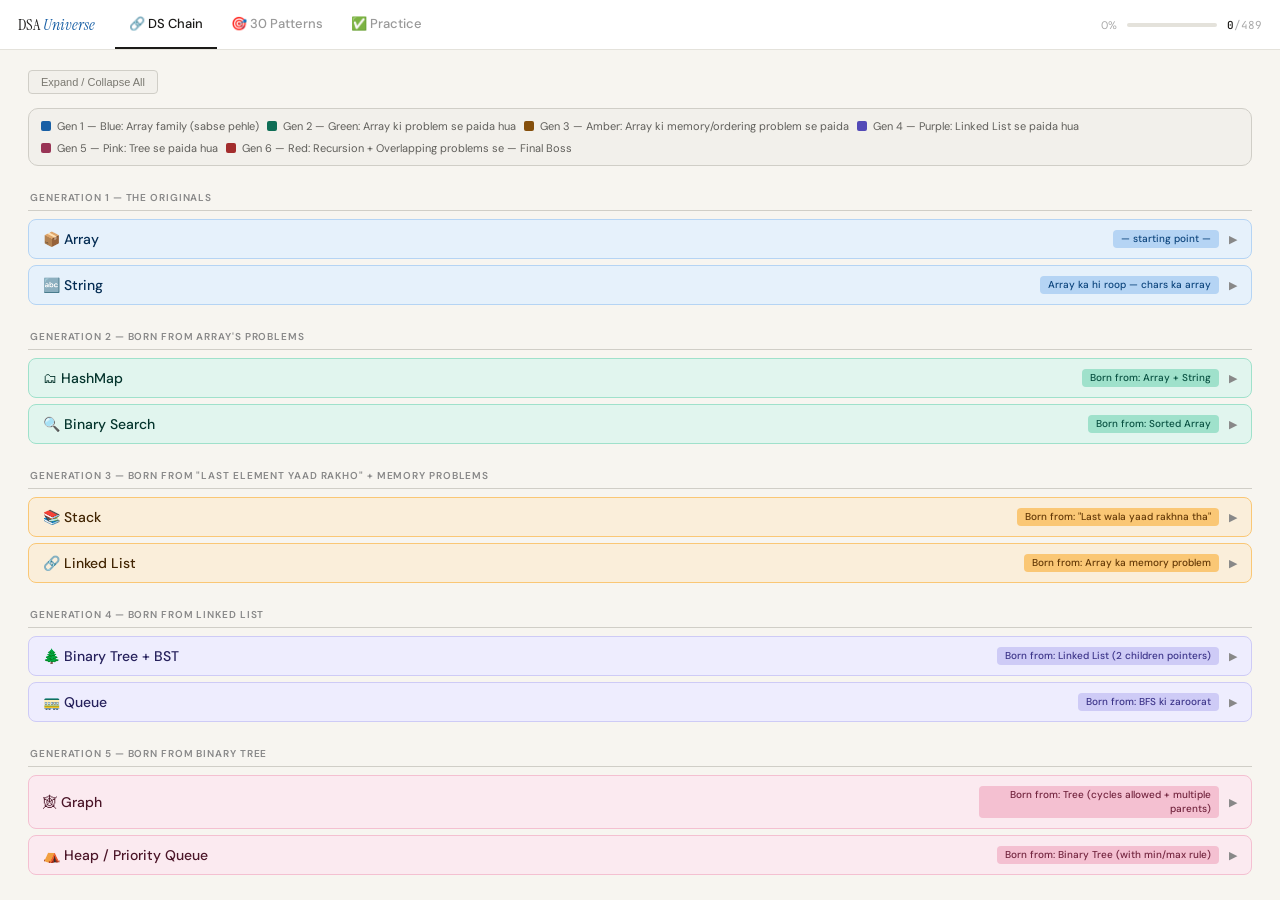
==== dsa_universe.html @ bd4d8b55 "updating some files" ====
<!DOCTYPE html>
<html lang="en">
<head>
<meta charset="UTF-8">
<meta name="viewport" content="width=device-width, initial-scale=1.0">
<title>DSA Universe — Bhanu Pratap Patkar</title>
<link rel="preconnect" href="https://fonts.googleapis.com">
<link href="https://fonts.googleapis.com/css2?family=Instrument+Serif:ital@0;1&family=DM+Sans:opsz,wght@9..40,300;9..40,400;9..40,500;9..40,600&family=JetBrains+Mono:wght@400;500&display=swap" rel="stylesheet">
<style>
/* ════ RESET ════ */
*,*::before,*::after{box-sizing:border-box;margin:0;padding:0}
:root{
  --bg:#f7f5f0; --sfc:#fff; --sfc2:#f2f0eb; --bd:#e4e2db; --bd2:#d0cec7;
  --tx:#1c1b19; --mu:#7a7870; --mu2:#b0ae a7;
  --g1:#185FA5;--g1b:#E6F1FB;--g1d:#B5D4F4;
  --g2:#0F6E56;--g2b:#E1F5EE;--g2d:#9FE1CB;
  --g3:#854F0B;--g3b:#FAEEDA;--g3d:#FAC775;
  --g4:#534AB7;--g4b:#EEEDFE;--g4d:#CECBF6;
  --g5:#993556;--g5b:#FBEAF0;--g5d:#F4C0D1;
  --g6:#A32D2D;--g6b:#FCEBEB;--g6d:#F7C1C1;
  --g7:#5f5e5a;--g7b:#f2f0eb;--g7d:#d0cec7;
}
html,body{height:100%;overflow:hidden}
body{font-family:'DM Sans',sans-serif;background:var(--bg);color:var(--tx);display:flex;flex-direction:column}

/* ════ TOPBAR ════ */
.topbar{
  height:50px;flex-shrink:0;display:flex;align-items:center;gap:0;
  background:var(--sfc);border-bottom:1px solid var(--bd);padding:0 18px;
}
.tb-brand{
  font-family:'Instrument Serif',serif;font-size:16px;
  color:var(--tx);margin-right:20px;white-space:nowrap;flex-shrink:0;
}
.tb-brand em{font-style:italic;color:var(--g1)}
.tb-tabs{display:flex;height:100%;gap:0}
.tb-tab{
  display:flex;align-items:center;gap:6px;padding:0 14px;
  font-size:13px;font-weight:500;color:#999;
  border-bottom:2px solid transparent;cursor:pointer;
  transition:all .14s;user-select:none;white-space:nowrap;
}
.tb-tab:hover{color:var(--tx)}
.tb-tab.active{color:var(--tx);border-bottom-color:var(--tx)}
.tb-spacer{flex:1}
.tb-right{display:flex;align-items:center;gap:10px;flex-shrink:0}
.ov-lbl{font-size:11px;color:#aaa}
.ov-track{width:90px;height:4px;background:var(--bd);border-radius:2px;overflow:hidden}
.ov-fill{height:100%;background:linear-gradient(90deg,var(--g1),var(--g2));border-radius:2px;transition:width .5s;width:0%}
.ov-nums{font-family:'JetBrains Mono',monospace;font-size:11px;font-weight:500}
.ov-nums span{color:#aaa;font-weight:400}

/* ════ LAYOUT ════ */
.layout{display:flex;flex:1;overflow:hidden}

/* ════ SIDEBAR ════ */
.sidebar{
  width:210px;flex-shrink:0;background:var(--sfc);
  border-right:1px solid var(--bd);display:flex;flex-direction:column;overflow:hidden;
}
.sb-head{padding:8px 10px;border-bottom:1px solid var(--bd);flex-shrink:0}
.sb-inp{
  width:100%;background:var(--bg);border:1px solid var(--bd);
  border-radius:7px;padding:5px 9px;font-size:11px;
  font-family:'DM Sans',sans-serif;color:var(--tx);outline:none;
}
.sb-inp:focus{border-color:var(--bd2)}
.sb-inp::placeholder{color:#ccc}
.sb-list{overflow-y:auto;flex:1;padding:4px 5px 12px}

.gen-sep{
  display:flex;align-items:center;gap:6px;padding:9px 6px 3px;
  font-size:9px;font-weight:600;letter-spacing:.1em;
  text-transform:uppercase;color:#bbb;
}
.gen-sep-line{flex:1;height:1px;background:var(--bd)}
.pi{
  display:flex;align-items:center;gap:6px;
  padding:5px 7px;border-radius:6px;cursor:pointer;
  border:1px solid transparent;margin-bottom:1px;transition:background .11s;
}
.pi:hover{background:var(--sfc2)}
.pi.active{border-color:var(--bd)!important}
.pi-num{font-family:'JetBrains Mono',monospace;font-size:9px;color:#ccc;min-width:16px;flex-shrink:0}
.pi-name{font-size:11px;font-weight:500;color:#999;flex:1;line-height:1.2}
.pi.active .pi-name,.pi:hover .pi-name{color:var(--tx)}
.pi-prog{width:24px;height:3px;background:var(--bd);border-radius:2px;overflow:hidden;flex-shrink:0}
.pi-prog-fill{height:100%;border-radius:2px;transition:width .3s}
.pi-cnt{font-family:'JetBrains Mono',monospace;font-size:9px;color:#ccc;flex-shrink:0;min-width:20px;text-align:right}

.pi.g1.active{background:var(--g1b)}.pi.g1.active .pi-num{color:var(--g1)}
.pi.g2.active{background:var(--g2b)}.pi.g2.active .pi-num{color:var(--g2)}
.pi.g3.active{background:var(--g3b)}.pi.g3.active .pi-num{color:var(--g3)}
.pi.g4.active{background:var(--g4b)}.pi.g4.active .pi-num{color:var(--g4)}
.pi.g5.active{background:var(--g5b)}.pi.g5.active .pi-num{color:var(--g5)}
.pi.g6.active{background:var(--g6b)}.pi.g6.active .pi-num{color:var(--g6)}
.pi.g7.active{background:var(--g7b)}.pi.g7.active .pi-num{color:var(--g7)}

/* ════ MAIN ════ */
.main{flex:1;overflow:hidden;display:flex;flex-direction:column}
.page{display:none;flex:1;overflow:hidden;flex-direction:column}
.page.show{display:flex}

/* ════════════════════════════════════
   PAGE 1 — DS CHAIN (original chain)
════════════════════════════════════ */
.chain-scroll{overflow-y:auto;flex:1;padding:20px 28px 40px}

/* Namespaced chain styles */
.ch-expand-btn{
  font-size:11px;color:var(--mu);cursor:pointer;
  padding:5px 12px;border:0.5px solid var(--bd2);
  border-radius:4px;background:var(--sfc2);margin-bottom:14px;
  transition:background .12s;
}
.ch-expand-btn:hover{background:var(--bd)}
.ch-legend{
  display:flex;flex-wrap:wrap;gap:8px;margin-bottom:18px;
  padding:10px 12px;border-radius:10px;
  background:var(--sfc2);border:0.5px solid var(--bd2);
}
.ch-leg{display:flex;align-items:center;gap:6px;font-size:11px;color:#5f5e5a}
.ch-leg-dot{width:10px;height:10px;border-radius:2px;flex-shrink:0}
.d-g1{background:#185FA5}.d-g2{background:#0F6E56}.d-g3{background:#854F0B}
.d-g4{background:#534AB7}.d-g5{background:#993556}.d-g6{background:#A32D2D}

.ch-block{margin-bottom:7px}
.ch-ds-header{
  display:flex;align-items:center;gap:10px;padding:10px 14px;
  border-radius:8px;cursor:pointer;transition:opacity .15s;
  user-select:none;border:0.5px solid transparent;
}
.ch-ds-header:hover{opacity:.88}
.ch-ds-name{font-size:14px;font-weight:500;flex:1}
.ch-ds-born{
  font-size:10px;font-weight:500;padding:2px 8px;
  border-radius:4px;flex-shrink:0;max-width:240px;
  text-align:right;line-height:1.4;
}
.ch-chevron{font-size:11px;flex-shrink:0;transition:transform .2s;color:#888}
.ch-ds-header.open .ch-chevron{transform:rotate(90deg)}
.ch-ds-body{display:none;padding:2px 0 8px 16px}
.ch-ds-body.show{display:block}
.ch-birth-box{
  margin:8px 0;padding:9px 12px;border-radius:6px;
  font-size:12px;line-height:1.7;border-left:3px solid;
}
.ch-birth-box strong{font-weight:600}
.ch-birth-box code{
  font-family:'JetBrains Mono',monospace;font-size:11px;
  padding:1px 4px;border-radius:3px;background:rgba(0,0,0,.06);
}
.ch-patterns-label{
  font-size:10px;font-weight:600;letter-spacing:.07em;
  text-transform:uppercase;color:#888;margin:10px 0 5px 2px;
}
.ch-prow{
  display:flex;gap:8px;align-items:flex-start;
  padding:7px 10px;margin-bottom:4px;border-radius:6px;
  border:0.5px solid #e0ddd5;background:#fff;
  cursor:pointer;transition:all .13s;
}
.ch-prow:hover{background:var(--bg);border-color:var(--bd2)}
.ch-pnum{font-size:11px;font-weight:600;min-width:18px;margin-top:1px;color:#aaa}
.ch-pname{font-size:13px;font-weight:500;color:var(--tx)}
.ch-pprobs{font-size:12px;color:#666;margin-top:2px;line-height:1.4}
.ch-gives-birth{
  margin:10px 0 4px;padding:8px 10px;border-radius:6px;
  background:var(--sfc2);font-size:12px;color:#666;border:0.5px solid var(--bd);
}
.ch-gives-birth strong{color:var(--tx);font-weight:600}
.ch-child-chips{display:flex;flex-wrap:wrap;gap:5px;margin-top:6px}
.ch-chip{
  display:inline-flex;align-items:center;gap:4px;
  padding:3px 9px;border-radius:20px;font-size:11px;
  font-weight:500;border:0.5px solid;cursor:pointer;
  transition:all .13s;
}
.ch-chip:hover{filter:brightness(.94);transform:translateY(-1px)}
.ch-gen-label{
  font-size:10px;font-weight:600;letter-spacing:.09em;
  text-transform:uppercase;padding:5px 0 6px 2px;
  color:#888;margin-top:20px;
  border-bottom:0.5px solid var(--bd2);margin-bottom:8px;
}
.ch-bottom-note{
  margin-top:18px;padding:11px 14px;border-radius:8px;
  border:0.5px solid var(--bd2);font-size:12px;
  color:#666;line-height:1.7;background:var(--sfc2);
}
.ch-bottom-note strong{color:var(--tx)}

/* generation colors for chain blocks */
.g1 .ch-ds-header{background:#E6F1FB;border-color:#B5D4F4}
.g1 .ch-ds-name{color:#042C53}
.g1 .ch-ds-born{background:#B5D4F4;color:#0C447C}
.g1 .ch-birth-box{background:#E6F1FB;border-color:#378ADD;color:#042C53}
.g2 .ch-ds-header{background:#E1F5EE;border-color:#9FE1CB}
.g2 .ch-ds-name{color:#04342C}
.g2 .ch-ds-born{background:#9FE1CB;color:#085041}
.g2 .ch-birth-box{background:#E1F5EE;border-color:#1D9E75;color:#04342C}
.g3 .ch-ds-header{background:#FAEEDA;border-color:#FAC775}
.g3 .ch-ds-name{color:#412402}
.g3 .ch-ds-born{background:#FAC775;color:#633806}
.g3 .ch-birth-box{background:#FAEEDA;border-color:#BA7517;color:#412402}
.g4 .ch-ds-header{background:#EEEDFE;border-color:#CECBF6}
.g4 .ch-ds-name{color:#26215C}
.g4 .ch-ds-born{background:#CECBF6;color:#3C3489}
.g4 .ch-birth-box{background:#EEEDFE;border-color:#7F77DD;color:#26215C}
.g5 .ch-ds-header{background:#FBEAF0;border-color:#F4C0D1}
.g5 .ch-ds-name{color:#4B1528}
.g5 .ch-ds-born{background:#F4C0D1;color:#72243E}
.g5 .ch-birth-box{background:#FBEAF0;border-color:#D4537E;color:#4B1528}
.g6 .ch-ds-header{background:#FCEBEB;border-color:#F7C1C1}
.g6 .ch-ds-name{color:#501313}
.g6 .ch-ds-born{background:#F7C1C1;color:#791F1F}
.g6 .ch-birth-box{background:#FCEBEB;border-color:#E24B4A;color:#501313}

.chip-g1{background:#E6F1FB;border-color:#378ADD;color:#0C447C}
.chip-g2{background:#E1F5EE;border-color:#1D9E75;color:#085041}
.chip-g3{background:#FAEEDA;border-color:#BA7517;color:#633806}
.chip-g4{background:#EEEDFE;border-color:#7F77DD;color:#3C3489}
.chip-g5{background:#FBEAF0;border-color:#D4537E;color:#72243E}
.chip-g6{background:#FCEBEB;border-color:#E24B4A;color:#791F1F}

/* ════════════════════════════════════
   PAGE 2 — PATTERNS (30 pattern cards)
════════════════════════════════════ */
.patterns-scroll{overflow-y:auto;flex:1;padding:20px 24px 40px}
.pat-grid{display:grid;grid-template-columns:repeat(auto-fill,minmax(260px,1fr));gap:10px}
.pat-card{
  padding:14px 16px;border-radius:10px;
  border:1px solid var(--bd);background:var(--sfc);
  cursor:pointer;transition:all .14s;
}
.pat-card:hover{border-color:var(--bd2);transform:translateY(-1px);box-shadow:0 2px 8px rgba(0,0,0,.06)}
.pc-head{display:flex;align-items:flex-start;gap:8px;margin-bottom:8px}
.pc-num{font-family:'JetBrains Mono',monospace;font-size:10px;color:#ccc;flex-shrink:0;margin-top:1px}
.pc-name{font-size:13px;font-weight:600;color:var(--tx);flex:1;line-height:1.3}
.pc-gen{font-size:10px;font-weight:500;padding:1px 7px;border-radius:3px;border:0.5px solid;flex-shrink:0}
.pc-progress{margin-bottom:8px}
.pc-bar-bg{height:3px;background:var(--bd);border-radius:2px;overflow:hidden;margin-bottom:4px}
.pc-bar-fill{height:100%;border-radius:2px;transition:width .4s}
.pc-stats{display:flex;justify-content:space-between;font-family:'JetBrains Mono',monospace;font-size:10px;color:#aaa}
.pc-difficulty{display:flex;gap:4px;flex-wrap:wrap}
.pc-dlv{font-size:10px;padding:1px 6px;border-radius:3px;border:0.5px solid;font-weight:500}
.pc-practice-btn{
  display:flex;align-items:center;gap:4px;margin-top:10px;
  padding:5px 10px;border-radius:6px;font-size:11px;font-weight:500;
  color:var(--mu);border:0.5px solid var(--bd);background:var(--bg);
  cursor:pointer;transition:all .13s;width:100%;justify-content:center;
}
.pc-practice-btn:hover{color:var(--tx);border-color:var(--bd2);background:var(--sfc2)}

/* ════════════════════════════════════
   PAGE 3 — PRACTICE
════════════════════════════════════ */
.pr-header{
  padding:14px 20px 10px;border-bottom:1px solid var(--bd);
  background:var(--sfc);flex-shrink:0;
}
.pr-top{display:flex;align-items:flex-start;gap:10px;margin-bottom:8px}
.pr-gen-tag{
  display:inline-block;font-size:9px;font-weight:600;
  letter-spacing:.09em;text-transform:uppercase;
  padding:2px 8px;border-radius:3px;border:0.5px solid;margin-bottom:4px;
}
.pr-title{font-family:'Instrument Serif',serif;font-size:20px;color:var(--tx);flex:1;line-height:1.1}
.pr-back{
  display:flex;align-items:center;gap:4px;padding:5px 10px;
  border-radius:6px;font-size:11px;font-weight:500;
  color:var(--mu);border:0.5px solid var(--bd);background:var(--bg);
  cursor:pointer;transition:all .13s;flex-shrink:0;user-select:none;
}
.pr-back:hover{color:var(--tx);border-color:var(--bd2)}
.pr-progress{display:flex;align-items:center;gap:10px;margin-bottom:8px}
.pr-nums{font-size:16px;font-weight:600;line-height:1}
.pr-nums span{font-size:11px;color:#aaa;font-weight:400;margin-left:2px}
.pr-pbar{flex:1;height:3px;background:var(--bd);border-radius:2px;overflow:hidden}
.pr-pbar-fill{height:100%;border-radius:2px;transition:width .4s}
.pr-ppct{font-size:11px;font-weight:700;min-width:26px;text-align:right}
.frow{display:flex;gap:4px;flex-wrap:wrap}
.fchip{
  display:flex;align-items:center;gap:4px;padding:3px 9px;border-radius:14px;
  font-size:11px;font-weight:500;border:0.5px solid;
  cursor:pointer;transition:all .11s;user-select:none;
}
.fchip:hover{filter:brightness(.95)}
.fchip.active{filter:brightness(.88);font-weight:700}
.fc-all{background:var(--sfc2);border-color:var(--bd2);color:var(--mu)}
.fc-e{background:#eaf3de;border-color:#c0dd97;color:#3B6D11}
.fc-m{background:var(--g3b);border-color:var(--g3d);color:#633806}
.fc-h{background:var(--g6b);border-color:var(--g6d);color:#791F1F}
.fc-p{background:var(--g4b);border-color:var(--g4d);color:#3C3489}
.fdot{width:5px;height:5px;border-radius:50%;flex-shrink:0}
.ps-wrap{
  display:flex;align-items:center;gap:7px;
  padding:7px 20px;border-bottom:0.5px solid var(--bd);
  background:var(--bg);flex-shrink:0;
}
.ps-lbl{font-size:10px;color:#bbb;flex-shrink:0}
.ps-inp{
  flex:1;background:var(--sfc);border:0.5px solid var(--bd);
  border-radius:6px;padding:5px 9px;font-size:12px;
  font-family:'DM Sans',sans-serif;color:var(--tx);outline:none;
}
.ps-inp:focus{border-color:var(--bd2)}
.ps-inp::placeholder{color:#ccc}
.prob-scroll{overflow-y:auto;flex:1;padding:10px 20px 24px}
.sec-lbl{
  display:flex;align-items:center;gap:6px;font-size:10px;font-weight:600;
  letter-spacing:.09em;text-transform:uppercase;color:#bbb;
  padding:8px 0 5px;border-bottom:0.5px solid var(--bd);margin-bottom:6px;
}
.sdot{width:5px;height:5px;border-radius:50%;flex-shrink:0}
.prow{
  display:flex;align-items:center;gap:8px;padding:8px 10px;
  border-radius:7px;border:0.5px solid var(--bd);background:var(--sfc);
  margin-bottom:4px;cursor:pointer;transition:all .11s;
}
.prow:hover{background:var(--bg);border-color:var(--bd2)}
.prow.done{opacity:.35}
.prow.done .ptitle{text-decoration:line-through;color:#bbb}
.pcheck{
  width:15px;height:15px;border-radius:3px;
  border:1.5px solid var(--bd2);flex-shrink:0;
  display:flex;align-items:center;justify-content:center;transition:all .17s;
}
.prow.done .pcheck{border-color:#1D9E75;background:#1D9E75}
.ck{display:none;color:#fff;font-size:8px;font-weight:900}
.prow.done .ck{display:block}
.pnum{font-family:'JetBrains Mono',monospace;font-size:10px;color:#ccc;min-width:18px;flex-shrink:0}
.ptitle{font-size:12px;font-weight:400;color:#3d3d3a;flex:1;line-height:1.3}
.plv{font-size:10px;font-weight:600;padding:1px 6px;border-radius:3px;flex-shrink:0;border:0.5px solid}
.lv-Easy{background:#eaf3de;border-color:#c0dd97;color:#3B6D11}
.lv-Medium{background:var(--g3b);border-color:var(--g3d);color:#633806}
.lv-Hard{background:var(--g6b);border-color:var(--g6d);color:#791F1F}
.lv-NO{background:var(--g4b);border-color:var(--g4d);color:#3C3489}
.plnk{
  display:flex;align-items:center;justify-content:center;
  width:22px;height:22px;border-radius:4px;
  background:var(--bg);border:0.5px solid var(--bd);
  color:#bbb;text-decoration:none;font-size:11px;flex-shrink:0;transition:all .11s;
}
.plnk:hover{background:var(--sfc2);border-color:var(--bd2);color:var(--tx)}
.empty{text-align:center;padding:40px;font-size:12px;color:#ccc}

::-webkit-scrollbar{width:4px}
::-webkit-scrollbar-track{background:transparent}
::-webkit-scrollbar-thumb{background:var(--bd2);border-radius:2px}
</style>
</head>
<body>

<!-- TOPBAR -->
<div class="topbar">
  <div class="tb-brand">DSA <em>Universe</em></div>
  <div class="tb-tabs">
    <div class="tb-tab active" id="tab-chain" onclick="showPage('chain',this)">🔗 DS Chain</div>
    <div class="tb-tab" id="tab-patterns" onclick="showPage('patterns',this)">🎯 30 Patterns</div>
    <div class="tb-tab" id="tab-practice" onclick="showPage('practice',this)">✅ Practice</div>
  </div>
  <div class="tb-spacer"></div>
  <div class="tb-right">
    <span class="ov-lbl" id="ov-lbl">0%</span>
    <div class="ov-track"><div class="ov-fill" id="ov-fill"></div></div>
    <div class="ov-nums" id="ov-nums">0<span>/489</span></div>
  </div>
</div>

<!-- LAYOUT -->
<div class="layout">

  <!-- SIDEBAR — only visible on Patterns + Practice tabs -->
  <div class="sidebar" id="sidebar">
    <div class="sb-head">
      <input class="sb-inp" type="text" placeholder="pattern search..." oninput="filterSB(this.value)" id="sb-q">
    </div>
    <div class="sb-list" id="sb-list"></div>
  </div>

  <!-- MAIN -->
  <div class="main">

    <!-- PAGE: DS CHAIN -->
    <div class="page show" id="page-chain">
      <div class="chain-scroll">
<button class="ch-expand-btn" onclick="chainToggleAll()">Expand / Collapse All</button>

<div class="ch-legend">
  <div class="ch-leg"><div class="ch-leg-dot d-g1"></div>Gen 1 — Blue: Array family (sabse pehle)</div>
  <div class="ch-leg"><div class="ch-leg-dot d-g2"></div>Gen 2 — Green: Array ki problem se paida hua</div>
  <div class="ch-leg"><div class="ch-leg-dot d-g3"></div>Gen 3 — Amber: Array ki memory/ordering problem se paida</div>
  <div class="ch-leg"><div class="ch-leg-dot d-g4"></div>Gen 4 — Purple: Linked List se paida hua</div>
  <div class="ch-leg"><div class="ch-leg-dot d-g5"></div>Gen 5 — Pink: Tree se paida hua</div>
  <div class="ch-leg"><div class="ch-leg-dot d-g6"></div>Gen 6 — Red: Recursion + Overlapping problems se — Final Boss</div>
</div>

<!-- GEN 1 -->
<div class="ch-gen-label">Generation 1 — The Originals</div>

<div class="block g1">
  <div class="ch-ds-header" onclick="chainTog(this)">
    <div class="ch-ds-name">📦 Array</div>
    <div class="ch-ds-born">— starting point —</div>
    <span class="ch-chevron">▶</span>
  </div>
  <div class="ch-ds-body">
    <div class="ch-birth-box"><strong>Yeh exist karta hai, born nahi hua.</strong> Numbers ko ek line mein index se store karo — yahi Array hai. Sab kuch yahan se shuru hota hai.</div>
    <div class="ch-patterns-label">Patterns inside Array</div>
    <div class="ch-prow"><div class="ch-pnum">1</div><div><div class="ch-pname">Two Pointers</div><div class="ch-pprobs">Pair sum, 3Sum, remove duplicates, container with most water</div></div></div>
    <div class="ch-prow"><div class="ch-pnum">2</div><div><div class="ch-pname">Sliding Window</div><div class="ch-pprobs">Max sum subarray of size k, longest subarray with condition</div></div></div>
    <div class="ch-prow"><div class="ch-pnum">3</div><div><div class="ch-pname">Prefix Sum</div><div class="ch-pprobs">Range sum query [L,R] in O(1) — precompute running totals</div></div></div>
    <div class="ch-prow"><div class="ch-pnum">4</div><div><div class="ch-pname">Kadane's Algorithm</div><div class="ch-pprobs">Maximum subarray sum — track local and global max in one pass</div></div></div>
    <div class="ch-prow"><div class="ch-pnum">5</div><div><div class="ch-pname">Sorting + Greedy</div><div class="ch-pprobs">Merge intervals, meeting rooms, assign tasks — sort first then decide</div></div></div>
    <div class="ch-gives-birth"><strong>Array ki 3 badi problems → inhe solve karne ko 3 naye DS paida hue:</strong>
      <div class="ch-child-chips">
        <div class="ch-chip chip-g2">🗂 HashMap — "frequency count slow tha"</div>
        <div class="ch-chip chip-g2">🔍 Binary Search — "search O(n) tha"</div>
        <div class="ch-chip chip-g3">📚 Stack — "last wala yaad rakhna tha"</div>
      </div>
    </div>
  </div>
</div>

<div class="block g1" style="margin-top:6px">
  <div class="ch-ds-header" onclick="chainTog(this)">
    <div class="ch-ds-name">🔤 String</div>
    <div class="ch-ds-born">Array ka hi roop — chars ka array</div>
    <span class="ch-chevron">▶</span>
  </div>
  <div class="ch-ds-body">
    <div class="ch-birth-box"><strong>String = Character Array.</strong> Isme bhi wahi sab patterns chalte hain jo Array mein hain — sirf numbers ki jagah characters hote hain.</div>
    <div class="ch-patterns-label">Patterns inside String</div>
    <div class="ch-prow"><div class="ch-pnum">1</div><div><div class="ch-pname">Two Pointers on String</div><div class="ch-pprobs">Palindrome check, reverse string, valid palindrome with conditions</div></div></div>
    <div class="ch-prow"><div class="ch-pnum">2</div><div><div class="ch-pname">Sliding Window on String</div><div class="ch-pprobs">Longest substring without repeat, minimum window substring, anagram in string</div></div></div>
    <div class="ch-prow"><div class="ch-pnum">3</div><div><div class="ch-pname">HashMap on String</div><div class="ch-pprobs">Group anagrams, valid anagram, first unique char, character frequency</div></div></div>
    <div class="ch-prow"><div class="ch-pnum">4</div><div><div class="ch-pname">Stack on String</div><div class="ch-pprobs">Valid parentheses, decode string, remove duplicate letters</div></div></div>
  </div>
</div>

<!-- GEN 2 -->
<div class="ch-gen-label">Generation 2 — Born from Array's problems</div>

<div class="block g2">
  <div class="ch-ds-header" onclick="chainTog(this)">
    <div class="ch-ds-name">🗂 HashMap</div>
    <div class="ch-ds-born">Born from: Array + String</div>
    <span class="ch-chevron">▶</span>
  </div>
  <div class="ch-ds-body">
    <div class="ch-birth-box"><strong>Problem jo Array solve nahi kar pa raha tha:</strong> "Yeh number pehle aaya tha kya? Kitni baar aaya?" — Array mein dhundne ke liye O(n) lagta tha. Jab lakho elements hoon toh bahut slow.<br><br><strong>Solution:</strong> Key-Value store banao jahan key ko directly O(1) mein dhundh lo — yahi HashMap hai. <em>Frequency count O(n²) → O(n) ho gaya.</em></div>
    <div class="ch-patterns-label">Patterns using HashMap</div>
    <div class="ch-prow"><div class="ch-pnum">1</div><div><div class="ch-pname">Frequency Count</div><div class="ch-pprobs">Two Sum, contains duplicate, valid anagram, most frequent element</div></div></div>
    <div class="ch-prow"><div class="ch-pnum">2</div><div><div class="ch-pname">Prefix Sum + HashMap</div><div class="ch-pprobs">Subarray sum = k — store running sum in map, check if (sum−k) already seen</div></div></div>
    <div class="ch-prow"><div class="ch-pnum">3</div><div><div class="ch-pname">Index Tracking</div><div class="ch-pprobs">Longest consecutive sequence, 4Sum II, first unique character</div></div></div>
  </div>
</div>

<div class="block g2" style="margin-top:6px">
  <div class="ch-ds-header" onclick="chainTog(this)">
    <div class="ch-ds-name">🔍 Binary Search</div>
    <div class="ch-ds-born">Born from: Sorted Array</div>
    <span class="ch-chevron">▶</span>
  </div>
  <div class="ch-ds-body">
    <div class="ch-birth-box"><strong>Problem jo Array solve nahi kar pa raha tha:</strong> Sorted array mein koi number dhundho — O(n) lagta tha. 1 crore elements mein 1 crore steps.<br><br><strong>Insight:</strong> Sorted hai toh middle dekho — agar target chota hai toh left mein hai, bada hai toh right mein. Har step mein aadha eliminate. <em>O(n) → O(log n). 1 crore → sirf 20 steps!</em></div>
    <div class="ch-patterns-label">Patterns using Binary Search</div>
    <div class="ch-prow"><div class="ch-pnum">1</div><div><div class="ch-pname">Classic Binary Search</div><div class="ch-pprobs">Search sorted array, first/last position, search insert position</div></div></div>
    <div class="ch-prow"><div class="ch-pnum">2</div><div><div class="ch-pname">Search on Answer Space</div><div class="ch-pprobs">Koko bananas, min days for bouquets — answer range pe binary search karo</div></div></div>
    <div class="ch-prow"><div class="ch-pnum">3</div><div><div class="ch-pname">Rotated / 2D Search</div><div class="ch-pprobs">Search in rotated sorted array, find peak element, search 2D matrix</div></div></div>
  </div>
</div>

<!-- GEN 3 -->
<div class="ch-gen-label">Generation 3 — Born from "last element yaad rakho" + memory problems</div>

<div class="block g3">
  <div class="ch-ds-header" onclick="chainTog(this)">
    <div class="ch-ds-name">📚 Stack</div>
    <div class="ch-ds-born">Born from: "Last wala yaad rakhna tha"</div>
    <span class="ch-chevron">▶</span>
  </div>
  <div class="ch-ds-body">
    <div class="ch-birth-box">
      <strong>Problem jo Array solve nahi kar pa raha tha:</strong> Socho tum brackets check kar rahe ho — <code>(())</code> — jab bhi <code>)</code> aaye toh usse match karna hai last wale <code>(</code> se, na pehle wale se. Array mein yeh track karna mushkil tha.<br><br>
      <strong>Real life example:</strong> Browser ka Back button — jo page <em>last</em> gaya tha, wahi pehle waapas aata hai. Yeh LIFO (Last In First Out) hai.<br><br>
      <strong>Aur ek example:</strong> "Mujhe aage wala pehle wala element chahiye jo current se bada ho" — yeh Monotonic Stack hai. Jab bhi naya element aaye, stack ke upar se chote elements nikaalte jao — jo bacha woh "next greater" hai.<br><br>
      <em>Rule: Jab bhi "last wala yaad rakho aur compare karo" aaye — Stack use karo.</em>
    </div>
    <div class="ch-patterns-label">Patterns using Stack</div>
    <div class="ch-prow"><div class="ch-pnum">1</div><div><div class="ch-pname">Valid Parentheses / Bracket Matching</div><div class="ch-pprobs">Valid parentheses, minimum remove to make valid, longest valid parentheses</div></div></div>
    <div class="ch-prow"><div class="ch-pnum">2</div><div><div class="ch-pname">Monotonic Stack</div><div class="ch-pprobs">Next greater element, daily temperatures, largest rectangle in histogram, trapping rain water</div></div></div>
    <div class="ch-prow"><div class="ch-pnum">3</div><div><div class="ch-pname">Stack Simulation</div><div class="ch-pprobs">Evaluate reverse polish notation, min stack, decode string, asteroid collision</div></div></div>
    <div class="ch-gives-birth"><strong>Stack se kya paida hua:</strong>
      <div class="ch-child-chips">
        <div class="ch-chip chip-g4">🌲 Tree DFS — recursion internally Stack use karta hai</div>
      </div>
      <div style="font-size:12px;margin-top:8px;line-height:1.5">Jab tum recursion karte ho — function call hoti hai, uska state stack pe push hota hai, return pe pop hota hai. DFS yahi karta hai — isliye Tree DFS = "Stack ka use". Yahi connection hai.</div>
    </div>
  </div>
</div>

<div class="block g3" style="margin-top:6px">
  <div class="ch-ds-header" onclick="chainTog(this)">
    <div class="ch-ds-name">🔗 Linked List</div>
    <div class="ch-ds-born">Born from: Array ka memory problem</div>
    <span class="ch-chevron">▶</span>
  </div>
  <div class="ch-ds-body">
    <div class="ch-birth-box"><strong>Problem jo Array solve nahi kar pa raha tha:</strong> Array mein beech mein element insert karo — saare elements ek jagah khisakne padte hain. 1 lakh elements hain toh 1 lakh shifts. Bahut slow.<br><br><strong>Solution:</strong> Har element ek "node" mein store karo jisme data bhi ho aur next node ka address bhi. Memory mein kahin bhi store karo — pointers se jodo. Ab insert/delete = sirf pointers badlo. <em>O(n) insert → O(1) ho gaya.</em></div>
    <div class="ch-patterns-label">Patterns inside Linked List</div>
    <div class="ch-prow"><div class="ch-pnum">1</div><div><div class="ch-pname">Fast & Slow Pointers</div><div class="ch-pprobs">Cycle detection, find middle of list, happy number, reorder list</div></div></div>
    <div class="ch-prow"><div class="ch-pnum">2</div><div><div class="ch-pname">Reverse Linked List</div><div class="ch-pprobs">Reverse full list, reverse in groups of k, reverse between positions</div></div></div>
    <div class="ch-prow"><div class="ch-pnum">3</div><div><div class="ch-pname">Two Pointers on LL</div><div class="ch-pprobs">Merge two sorted lists, palindrome linked list, remove nth from end</div></div></div>
    <div class="ch-gives-birth"><strong>Linked List se kya paida hua:</strong>
      <div class="ch-child-chips">
        <div class="ch-chip chip-g4">🌲 Binary Tree — node ke 2 children pointers</div>
        <div class="ch-chip chip-g4">🚃 Queue — nodes ko line mein jodte hain</div>
      </div>
    </div>
  </div>
</div>

<!-- GEN 4 -->
<div class="ch-gen-label">Generation 4 — Born from Linked List</div>

<div class="block g4">
  <div class="ch-ds-header" onclick="chainTog(this)">
    <div class="ch-ds-name">🌲 Binary Tree + BST</div>
    <div class="ch-ds-born">Born from: Linked List (2 children pointers)</div>
    <span class="ch-chevron">▶</span>
  </div>
  <div class="ch-ds-body">
    <div class="ch-birth-box"><strong>Problem jo Linked List solve nahi kar pa raha tha:</strong> LL mein search O(n) tha — ek hi direction mein ja sakte the. Agar ek node ke 2 pointers hoon — left aur right — toh? Hierarchy represent ho sakti hai. Aur ek rule add karo: left &lt; root &lt; right → BST! Ab search O(log n).</div>
    <div class="ch-patterns-label">Patterns inside Binary Tree / BST</div>
    <div class="ch-prow"><div class="ch-pnum">1</div><div><div class="ch-pname">DFS — Recursion / Stack</div><div class="ch-pprobs">Pre/In/Post order traversal, path sum, max depth, diameter, symmetric tree, LCA</div></div></div>
    <div class="ch-prow"><div class="ch-pnum">2</div><div><div class="ch-pname">BFS — Level Order using Queue</div><div class="ch-pprobs">Level order traversal, zigzag, right side view, average of levels</div></div></div>
    <div class="ch-prow"><div class="ch-pnum">3</div><div><div class="ch-pname">BST Specific Patterns</div><div class="ch-pprobs">Validate BST, kth smallest, insert/delete — inorder = sorted list</div></div></div>
    <div class="ch-prow"><div class="ch-pnum">4</div><div><div class="ch-pname">Tree Construction</div><div class="ch-pprobs">Build tree from preorder+inorder, serialize & deserialize binary tree</div></div></div>
    <div class="ch-gives-birth"><strong>Binary Tree se kya paida hua:</strong>
      <div class="ch-child-chips">
        <div class="ch-chip chip-g5">🕸 Graph — tree mein cycles allow karo</div>
        <div class="ch-chip chip-g5">⛺ Heap / Priority Queue — complete binary tree with ordering rule</div>
      </div>
    </div>
  </div>
</div>

<div class="block g4" style="margin-top:6px">
  <div class="ch-ds-header" onclick="chainTog(this)">
    <div class="ch-ds-name">🚃 Queue</div>
    <div class="ch-ds-born">Born from: BFS ki zaroorat</div>
    <span class="ch-chevron">▶</span>
  </div>
  <div class="ch-ds-body">
    <div class="ch-birth-box"><strong>Problem:</strong> Tree/Graph mein level-by-level explore karna tha — jo pehle aaya usse pehle process karo (FIFO). Stack LIFO tha — kaam nahi aaya. <em>Queue = FIFO — BFS ke liye perfect.</em></div>
    <div class="ch-patterns-label">Patterns using Queue</div>
    <div class="ch-prow"><div class="ch-pnum">1</div><div><div class="ch-pname">BFS — Breadth First Search</div><div class="ch-pprobs">Shortest path, level order, word ladder, rotten oranges, 01 matrix</div></div></div>
    <div class="ch-prow"><div class="ch-pnum">2</div><div><div class="ch-pname">Monotonic Deque</div><div class="ch-pprobs">Sliding window maximum — double-ended queue, O(n) solution</div></div></div>
  </div>
</div>

<!-- GEN 5 -->
<div class="ch-gen-label">Generation 5 — Born from Binary Tree</div>

<div class="block g5">
  <div class="ch-ds-header" onclick="chainTog(this)">
    <div class="ch-ds-name">🕸 Graph</div>
    <div class="ch-ds-born">Born from: Tree (cycles allowed + multiple parents)</div>
    <span class="ch-chevron">▶</span>
  </div>
  <div class="ch-ds-body">
    <div class="ch-birth-box"><strong>Problem jo Tree solve nahi kar pa raha tha:</strong> Tree mein ek node ka sirf ek parent hota hai, cycles nahi hoti. Real world mein? Cities mein roads bidirectional hoti hain, ek city ke multiple roads ho sakte hain. Tree itna rigid tha. <em>Graph = Tree with cycles + multiple connections allowed.</em></div>
    <div class="ch-patterns-label">Patterns inside Graph</div>
    <div class="ch-prow"><div class="ch-pnum">1</div><div><div class="ch-pname">BFS on Graph</div><div class="ch-pprobs">Shortest path unweighted, number of islands, word ladder, clone graph</div></div></div>
    <div class="ch-prow"><div class="ch-pnum">2</div><div><div class="ch-pname">DFS on Graph</div><div class="ch-pprobs">Cycle detection, connected components, flood fill, path existence</div></div></div>
    <div class="ch-prow"><div class="ch-pnum">3</div><div><div class="ch-pname">Topological Sort</div><div class="ch-pprobs">Course schedule, task dependency — kaam karne ka order nikalo</div></div></div>
    <div class="ch-prow"><div class="ch-pnum">4</div><div><div class="ch-pname">Union Find (Disjoint Set)</div><div class="ch-pprobs">Connected components, redundant connection, number of provinces</div></div></div>
  </div>
</div>

<div class="block g5" style="margin-top:6px">
  <div class="ch-ds-header" onclick="chainTog(this)">
    <div class="ch-ds-name">⛺ Heap / Priority Queue</div>
    <div class="ch-ds-born">Born from: Binary Tree (with min/max rule)</div>
    <span class="ch-chevron">▶</span>
  </div>
  <div class="ch-ds-body">
    <div class="ch-birth-box"><strong>Problem:</strong> "Sabse chota/bada element baar baar chahiye — insert bhi hota rahe." Sorted array se nikalna O(1) tha lekin insert O(n). Heap ek complete binary tree hai jisme parent hamesha child se chota (min-heap) ya bada (max-heap) hota hai. <em>Insert O(log n) + Get min/max O(1).</em></div>
    <div class="ch-patterns-label">Patterns using Heap</div>
    <div class="ch-prow"><div class="ch-pnum">1</div><div><div class="ch-pname">Top K Elements</div><div class="ch-pprobs">Kth largest, top k frequent, k closest points — min/max heap</div></div></div>
    <div class="ch-prow"><div class="ch-pnum">2</div><div><div class="ch-pname">Two Heaps</div><div class="ch-pprobs">Find median from data stream — max heap + min heap simultaneously</div></div></div>
    <div class="ch-prow"><div class="ch-pnum">3</div><div><div class="ch-pname">K-way Merge</div><div class="ch-pprobs">Merge k sorted lists/arrays, kth smallest in sorted matrix</div></div></div>
  </div>
</div>

<!-- GEN 6 -->
<div class="ch-gen-label">Generation 6 — The Final Boss</div>

<div class="block g6">
  <div class="ch-ds-header" onclick="chainTog(this)">
    <div class="ch-ds-name">🧠 Dynamic Programming</div>
    <div class="ch-ds-born">Born from: Recursion + Overlapping subproblems</div>
    <span class="ch-chevron">▶</span>
  </div>
  <div class="ch-ds-body">
    <div class="ch-birth-box"><strong>Problem jo Recursion solve nahi kar pa raha tha:</strong> Fibonacci(40) recursion se chalao — 1 billion se zyada calculations hoti hain! Kyunki same subproblems baar baar solve ho rahe hain.<br><br><strong>DP ka janam:</strong> Ek baar solve karo, result yaad rakho (memoize karo). Dobara wahi problem aaye toh stored answer return karo. <em>O(2ⁿ) → O(n). Isi liye DP = Recursion + Memory.</em><br><br><strong>Color red kyun:</strong> Yeh sabse advanced hai — sabse zyada practice maangta hai. Har topic se kuch na kuch DP mein aata hai.</div>
    <div class="ch-patterns-label">Patterns inside DP</div>
    <div class="ch-prow"><div class="ch-pnum">1</div><div><div class="ch-pname">1D DP</div><div class="ch-pprobs">Climbing stairs, house robber, jump game, coin change, decode ways</div></div></div>
    <div class="ch-prow"><div class="ch-pnum">2</div><div><div class="ch-pname">2D DP — Grid / String</div><div class="ch-pprobs">Unique paths, min path sum, LCS, edit distance, longest palindromic subsequence</div></div></div>
    <div class="ch-prow"><div class="ch-pnum">3</div><div><div class="ch-pname">Knapsack (0/1 + Unbounded)</div><div class="ch-pprobs">Subset sum, partition equal subset, coin change 2, target sum</div></div></div>
    <div class="ch-prow"><div class="ch-pnum">4</div><div><div class="ch-pname">Interval DP</div><div class="ch-pprobs">Burst balloons, palindrome partitioning, matrix chain multiplication</div></div></div>
  </div>
</div>

<div class="ch-bottom-note">
  <strong>Exact order to follow:</strong><br>
  Array → String → HashMap → Binary Search → Stack → Linked List → Queue → Binary Tree + BST → Graph → Heap → Dynamic Programming
</div>
      </div>
    </div>

    <!-- PAGE: 30 PATTERNS OVERVIEW -->
    <div class="page" id="page-patterns">
      <div class="patterns-scroll">
        <div class="pat-grid" id="pat-grid"></div>
      </div>
    </div>

    <!-- PAGE: PRACTICE -->
    <div class="page" id="page-practice">
      <div class="pr-header">
        <div class="pr-top">
          <div style="flex:1">
            <div class="pr-gen-tag" id="pr-tag">Gen 1</div>
            <div class="pr-title" id="pr-title">Two Pointers</div>
          </div>
          <div class="pr-back" onclick="showPage('patterns',document.getElementById('tab-patterns'))">← Patterns</div>
        </div>
        <div class="pr-progress">
          <div class="pr-nums" id="pr-nums">0<span>/23</span></div>
          <div class="pr-pbar"><div class="pr-pbar-fill" id="pr-fill"></div></div>
          <div class="pr-ppct" id="pr-pct">0%</div>
        </div>
        <div class="frow">
          <div class="fchip fc-all active" onclick="setLv('all',this)"><div class="fdot" style="background:#888"></div>All <span id="fc-all">0</span></div>
          <div class="fchip fc-e" onclick="setLv('Easy',this)"><div class="fdot" style="background:#3B6D11"></div>Easy <span id="fc-e">0</span></div>
          <div class="fchip fc-m" onclick="setLv('Medium',this)"><div class="fdot" style="background:#BA7517"></div>Medium <span id="fc-m">0</span></div>
          <div class="fchip fc-h" onclick="setLv('Hard',this)"><div class="fdot" style="background:#A32D2D"></div>Hard <span id="fc-h">0</span></div>
          <div class="fchip fc-p" onclick="setLv('NO',this)"><div class="fdot" style="background:#534AB7"></div>Premium <span id="fc-p">0</span></div>
        </div>
      </div>
      <div class="ps-wrap">
        <span class="ps-lbl">search:</span>
        <input class="ps-inp" id="prob-q" type="text" placeholder="problem dhundo..." oninput="renderProbs()">
      </div>
      <div class="prob-scroll" id="prob-list"></div>
    </div>

  </div>
</div>

<script>
const RAW={"Backtracking":[{"no":1,"title":"52. N-Queens II","level":"Hard","url":"https://leetcode.com/problems/n-queens-ii/"},{"no":2,"title":"79. Word Search","level":"Medium","url":"https://leetcode.com/problems/word-search/"},{"no":3,"title":"337. House Robber III","level":"Medium","url":"https://leetcode.com/problems/house-robber-iii/"},{"no":4,"title":"93. Restore IP Addresses","level":"Medium","url":"https://leetcode.com/problems/restore-ip-addresses/"},{"no":5,"title":"733. Flood Fill","level":"Easy","url":"https://leetcode.com/problems/flood-fill/"},{"no":6,"title":"2850. Minimum Moves to Spread Stones Over Grid","level":"Medium","url":"https://leetcode.com/problems/minimum-moves-to-spread-stones-over-grid/"},{"no":7,"title":"257. Binary Tree Paths","level":"Easy","url":"https://leetcode.com/problems/binary-tree-paths/"},{"no":8,"title":"401. Binary Watch","level":"Easy","url":"https://leetcode.com/problems/binary-watch/"},{"no":9,"title":"465. Optimal Account Balancing","level":"Hard","url":"https://leetcode.com/problems/optimal-account-balancing/"},{"no":10,"title":"1593. Split a String Into the Max Number of Unique Substrings","level":"Medium","url":"https://leetcode.com/problems/split-a-string-into-the-max-number-of-unique-substrings/"},{"no":11,"title":"797. All Paths From Source to Target","level":"Medium","url":"https://leetcode.com/problems/all-paths-from-source-to-target/"},{"no":12,"title":"301. Remove Invalid Parentheses","level":"Hard","url":"https://leetcode.com/problems/remove-invalid-parentheses/"},{"no":13,"title":"51. N-Queens","level":"Hard","url":"https://leetcode.com/problems/n-queens/"},{"no":14,"title":"980. Unique Paths III","level":"Hard","url":"https://leetcode.com/problems/unique-paths-iii/"},{"no":15,"title":"77. Combinations","level":"Medium","url":"https://leetcode.com/problems/combinations/"},{"no":16,"title":"37. Sudoku Solver","level":"Hard","url":"https://leetcode.com/problems/sudoku-solver/"},{"no":17,"title":"473. Matchsticks to Square","level":"Medium","url":"https://leetcode.com/problems/matchsticks-to-square/"}],"Binary Search":[{"no":1,"title":"704. Binary Search","level":"Easy","url":"https://leetcode.com/problems/binary-search/description/"},{"no":2,"title":"33. Search in Rotated Sorted Array","level":"Medium","url":"https://leetcode.com/problems/search-in-rotated-sorted-array/description/"},{"no":3,"title":"278. First Bad Version","level":"Easy","url":"https://leetcode.com/problems/first-bad-version/"},{"no":4,"title":"528. Random Pick with Weight","level":"Medium","url":"https://leetcode.com/problems/random-pick-with-weight/"},{"no":5,"title":"658. Find K Closest Elements","level":"Medium","url":"https://leetcode.com/problems/find-k-closest-elements/"},{"no":6,"title":"540. Single Element in a Sorted Array","level":"Medium","url":"https://leetcode.com/problems/single-element-in-a-sorted-array/"},{"no":7,"title":"1802. Maximum Value at a Given Index in a Bounded Array","level":"Medium","url":"https://leetcode.com/problems/maximum-value-at-a-given-index-in-a-bounded-array/"},{"no":8,"title":"1337. The K Weakest Rows in a Matrix","level":"Easy","url":"https://leetcode.com/problems/the-k-weakest-rows-in-a-matrix/"},{"no":9,"title":"410. Split Array Largest Sum","level":"Hard","url":"https://leetcode.com/problems/split-array-largest-sum/"},{"no":10,"title":"154. Find Minimum in Rotated Sorted Array II","level":"Hard","url":"https://leetcode.com/problems/find-minimum-in-rotated-sorted-array-ii/"},{"no":11,"title":"2141. Maximum Running Time of N Computers","level":"Hard","url":"https://leetcode.com/problems/maximum-running-time-of-n-computers/"},{"no":12,"title":"774. Minimize Max Distance to Gas Station","level":"Hard","url":"https://leetcode.com/problems/minimize-max-distance-to-gas-station/"},{"no":13,"title":"1231. Divide Chocolate","level":"Hard","url":"https://leetcode.com/problems/divide-chocolate/"},{"no":14,"title":"2035. Partition Array Into Two Arrays to Minimize Sum Difference","level":"Hard","url":"https://leetcode.com/problems/partition-array-into-two-arrays-to-minimize-sum-difference/description/"},{"no":15,"title":"2251. Number of Flowers in Full Bloom","level":"Hard","url":"https://leetcode.com/problems/number-of-flowers-in-full-bloom/description/"},{"no":16,"title":"875. Koko Eating Bananas","level":"Medium","url":"https://leetcode.com/problems/koko-eating-bananas/description/"},{"no":17,"title":"81. Search in Rotated Sorted Array II","level":"Medium","url":"https://leetcode.com/problems/search-in-rotated-sorted-array-ii/description/"}],"Bitwise Manipulation":[{"no":1,"title":"Find the Difference (389)","level":"Easy","url":"https://leetcode.com/problems/find-the-difference/"},{"no":2,"title":"Complement of Base 10 Integer (1009)","level":"Easy","url":"https://leetcode.com/problems/complement-of-base-10-integer/"},{"no":3,"title":"Flipping an Image (832)","level":"Easy","url":"https://leetcode.com/problems/flipping-an-image/"},{"no":4,"title":"Single Number (136)","level":"Easy","url":"https://leetcode.com/problems/single-number/"},{"no":5,"title":"Single Number II (137)","level":"Medium","url":"https://leetcode.com/problems/single-number-ii/"},{"no":6,"title":"Encode and Decode Strings (271)","level":"Medium","url":"https://leetcode.com/problems/encode-and-decode-strings/"},{"no":7,"title":"Sum of All Subset XOR Totals (1863)","level":"Easy","url":"https://leetcode.com/problems/sum-of-all-subset-xor-totals/"},{"no":8,"title":"Find The K-th Lucky Number (1922)","level":"Medium","url":"https://leetcode.com/problems/count-good-numbers/"},{"no":9,"title":"Minimum Number of K Consecutive Bit Flips (995)","level":"Hard","url":"https://leetcode.com/problems/minimum-number-of-k-consecutive-bit-flips/"},{"no":10,"title":"Find the Longest Substring Having Vowels in Even Counts (1371)","level":"Medium","url":"https://leetcode.com/problems/find-the-longest-substring-containing-vowels-in-even-counts/"},{"no":11,"title":"Count Triplets That Can Form Two Arrays of Equal XOR (1442)","level":"Medium","url":"https://leetcode.com/problems/count-triplets-that-can-form-two-arrays-of-equal-xor/"},{"no":12,"title":"Longest Subarray With Maximum Bitwise AND (2419)","level":"Medium","url":"https://leetcode.com/problems/longest-subarray-with-maximum-bitwise-and/"},{"no":13,"title":"Minimum One Bit Operations to Make Integers Zero (1611)","level":"Hard","url":"https://leetcode.com/problems/minimum-one-bit-operations-to-make-integers-zero/"},{"no":14,"title":"Triples with Bitwise AND Equal To Zero (982)","level":"Hard","url":"https://leetcode.com/problems/triples-with-bitwise-and-equal-to-zero/"},{"no":15,"title":"Power of Two (231)","level":"Easy","url":"https://leetcode.com/problems/power-of-two/"},{"no":16,"title":"Reverse Bits (190)","level":"Easy","url":"https://leetcode.com/problems/reverse-bits/"}],"Custom Data Structures":[{"no":1,"title":"Snapshot Array (1146)","level":"Medium","url":"https://leetcode.com/problems/snapshot-array/"},{"no":2,"title":"Time Based Key-Value Store (981)","level":"Medium","url":"https://leetcode.com/problems/time-based-key-value-store/"},{"no":3,"title":"LRU Cache (146)","level":"Medium","url":"https://leetcode.com/problems/lru-cache/"},{"no":4,"title":"Insert Delete GetRandom O(1) (380)","level":"Medium","url":"https://leetcode.com/problems/insert-delete-getrandom-o1/"},{"no":5,"title":"Min Stack (155)","level":"Medium","url":"https://leetcode.com/problems/min-stack/"},{"no":6,"title":"Range Module (715)","level":"Hard","url":"https://leetcode.com/problems/range-module/"},{"no":7,"title":"Shortest Word Distance II (244)","level":"Medium","url":"https://leetcode.com/problems/shortest-word-distance-ii/"},{"no":8,"title":"Design HashSet (705)","level":"Easy","url":"https://leetcode.com/problems/design-hashset/"},{"no":9,"title":"Max Stack (716)","level":"Hard","url":"https://leetcode.com/problems/max-stack/"},{"no":10,"title":"Moving Average from Data Stream (346)","level":"Easy","url":"https://leetcode.com/problems/moving-average-from-data-stream/"},{"no":11,"title":"Two Sum III - Data structure design (170)","level":"Easy","url":"https://leetcode.com/problems/two-sum-iii-data-structure-design/"},{"no":12,"title":"Range Sum Query - Immutable (303)","level":"Easy","url":"https://leetcode.com/problems/range-sum-query-immutable/"},{"no":13,"title":"Stream of Characters (1032)","level":"Hard","url":"https://leetcode.com/problems/stream-of-characters/"},{"no":14,"title":"All O`one Data Structure (432)","level":"Hard","url":"https://leetcode.com/problems/all-oone-data-structure/"},{"no":15,"title":"Finding MK Average (1825)","level":"Hard","url":"https://leetcode.com/problems/finding-mk-average/"},{"no":16,"title":"LFU Cache (460)","level":"Hard","url":"https://leetcode.com/problems/lfu-cache/"}],"Cyclic Sort":[{"no":1,"title":"Cyclic Sort (Pattern, no direct problem)","level":"Medium","url":"https://leetcode.com/problems/missing-number/"},{"no":2,"title":"Missing Number (268)","level":"Easy","url":"https://leetcode.com/problems/missing-number/"},{"no":3,"title":"First Missing Positive (41)","level":"Hard","url":"https://leetcode.com/problems/first-missing-positive/"},{"no":4,"title":"Find the Corrupt Pair (Subset of 645 - Set Mismatch)","level":"Easy","url":"https://leetcode.com/problems/set-mismatch/"},{"no":5,"title":"Sort Array By Parity II (922)","level":"Easy","url":"https://leetcode.com/problems/sort-array-by-parity-ii/"},{"no":6,"title":"Find the First K Missing Positive Numbers (Similar to 41 and 448)","level":"Hard","url":"https://leetcode.com/problems/find-all-numbers-disappeared-in-an-array/"}],"Dynamic Programming":[{"no":1,"title":"416. Partition Equal Subset Sum","level":"Medium","url":"https://leetcode.com/problems/partition-equal-subset-sum/"},{"no":2,"title":"322. Coin Change","level":"Medium","url":"https://leetcode.com/problems/coin-change/"},{"no":3,"title":"1137. N-th Tribonacci Number","level":"Easy","url":"https://leetcode.com/problems/n-th-tribonacci-number/"},{"no":4,"title":"416. Partition Equal Subset Sum","level":"Medium","url":"https://leetcode.com/problems/partition-equal-subset-sum/"},{"no":5,"title":"338. Counting Bits","level":"Easy","url":"https://leetcode.com/problems/counting-bits/"},{"no":6,"title":"542. 01 Matrix","level":"Medium","url":"https://leetcode.com/problems/01-matrix/"},{"no":7,"title":"213. House Robber II","level":"Medium","url":"https://leetcode.com/problems/house-robber-ii/"},{"no":8,"title":"152. Maximum Product Subarray","level":"Medium","url":"https://leetcode.com/problems/maximum-product-subarray/"},{"no":9,"title":"39. Combination Sum","level":"Medium","url":"https://leetcode.com/problems/combination-sum/"},{"no":10,"title":"139. Word Break","level":"Medium","url":"https://leetcode.com/problems/word-break/"},{"no":11,"title":"647. Palindromic Substrings","level":"Medium","url":"https://leetcode.com/problems/palindromic-substrings/"},{"no":12,"title":"1143. Longest Common Subsequence","level":"Medium","url":"https://leetcode.com/problems/longest-common-subsequence/"},{"no":13,"title":"140. Word Break II","level":"Hard","url":"https://leetcode.com/problems/word-break-ii/"},{"no":14,"title":"91. Decode Ways","level":"Medium","url":"https://leetcode.com/problems/decode-ways/"},{"no":15,"title":"1987. Count the Number of Good Subsequences","level":"Hard","url":"https://leetcode.com/problems/number-of-unique-good-subsequences/"},{"no":16,"title":"968. Binary Tree Cameras","level":"Hard","url":"https://leetcode.com/problems/binary-tree-cameras/"},{"no":17,"title":"1639. Number of Ways to Form Target String Given a Dictionary","level":"Hard","url":"https://leetcode.com/problems/number-of-ways-to-form-a-target-string-given-a-dictionary/"},{"no":18,"title":"118. Pascal\u2019s Triangle","level":"Easy","url":"https://leetcode.com/problems/pascals-triangle/"},{"no":19,"title":"120. Triangle","level":"Medium","url":"https://leetcode.com/problems/triangle/"},{"no":20,"title":"70. Climbing Stairs","level":"Easy","url":"https://leetcode.com/problems/climbing-stairs/"}],"Extra Problems":[{"no":1,"title":"Shortest Bridge (934)","level":"Medium","url":"https://leetcode.com/problems/shortest-bridge/"},{"no":2,"title":"Number of Connected Components in an Undirected Graph (323)","level":"Medium","url":"https://leetcode.com/problems/number-of-connected-components-in-an-undirected-graph/"},{"no":3,"title":"Median of Two Sorted Arrays (4)","level":"Hard","url":"https://leetcode.com/problems/median-of-two-sorted-arrays/"},{"no":4,"title":"Pacific Atlantic Water Flow (417)","level":"Medium","url":"https://leetcode.com/problems/pacific-atlantic-water-flow/"},{"no":5,"title":"Contains Duplicate (217)","level":"Easy","url":"https://leetcode.com/problems/contains-duplicate/"},{"no":6,"title":"Maximum Subarray (53)","level":"Medium","url":"https://leetcode.com/problems/maximum-subarray/"},{"no":7,"title":"Two Sum (1)","level":"Easy","url":"https://leetcode.com/problems/two-sum/"},{"no":8,"title":"Find Minimum in Rotated Sorted Array (153)","level":"Medium","url":"https://leetcode.com/problems/find-minimum-in-rotated-sorted-array/"},{"no":9,"title":"Non-overlapping Intervals (435)","level":"Medium","url":"https://leetcode.com/problems/non-overlapping-intervals/"},{"no":10,"title":"Meeting Rooms (252)","level":"Easy","url":"https://leetcode.com/problems/meeting-rooms/"},{"no":11,"title":"Largest Rectangle in Histogram (84)","level":"Hard","url":"https://leetcode.com/problems/largest-rectangle-in-histogram/"},{"no":12,"title":"Subtree of Another Tree (572)","level":"Easy","url":"https://leetcode.com/problems/subtree-of-another-tree/"},{"no":13,"title":"Sort List (148)","level":"Medium","url":"https://leetcode.com/problems/sort-list/"},{"no":14,"title":"Number of 1 Bits (191)","level":"Easy","url":"https://leetcode.com/problems/number-of-1-bits/"},{"no":15,"title":"Container with Most Water (11)","level":"Medium","url":"https://leetcode.com/problems/container-with-most-water/"},{"no":16,"title":"Evaluate Reverse Polish Notation (150)","level":"Medium","url":"https://leetcode.com/problems/evaluate-reverse-polish-notation/"},{"no":17,"title":"4Sum (18)","level":"Medium","url":"https://leetcode.com/problems/4sum/"},{"no":18,"title":"Loud and Rich (851)","level":"Medium","url":"https://leetcode.com/problems/loud-and-rich/"},{"no":19,"title":"Product of Array Except Self (238)","level":"Medium","url":"https://leetcode.com/problems/product-of-array-except-self/"},{"no":20,"title":"Longest Increasing Subsequence (300)","level":"Medium","url":"https://leetcode.com/problems/longest-increasing-subsequence/"},{"no":21,"title":"Sum of Two Integers (371)","level":"Medium","url":"https://leetcode.com/problems/sum-of-two-integers/"},{"no":22,"title":"Majority Element (169)","level":"Easy","url":"https://leetcode.com/problems/majority-element/"},{"no":23,"title":"Unique Paths (62)","level":"Medium","url":"https://leetcode.com/problems/unique-paths/"},{"no":24,"title":"Longest Palindromic Substring (5)","level":"Medium","url":"https://leetcode.com/problems/longest-palindromic-substring/"},{"no":25,"title":"Permutations II (47)","level":"Medium","url":"https://leetcode.com/problems/permutations-ii/"},{"no":26,"title":"Number of Provinces (547)","level":"Medium","url":"https://leetcode.com/problems/number-of-provinces/"},{"no":27,"title":"Linked List Cycle II (142)","level":"Medium","url":"https://leetcode.com/problems/linked-list-cycle-ii/"},{"no":28,"title":"Minimum Flips to Make the Binary String Alternate (1888)","level":"Medium","url":"https://leetcode.com/problems/minimum-number-of-flips-to-make-the-binary-string-alternating/"},{"no":29,"title":"Lemonade Change (860)","level":"Easy","url":"https://leetcode.com/problems/lemonade-change/"},{"no":30,"title":"House Robber (198)","level":"Medium","url":"https://leetcode.com/problems/house-robber/"},{"no":31,"title":"Find All Numbers Disappeared in an Array (448)","level":"Easy","url":"https://leetcode.com/problems/find-all-numbers-disappeared-in-an-array/"},{"no":32,"title":"Same Tree (100)","level":"Easy","url":"https://leetcode.com/problems/same-tree/"},{"no":33,"title":"Find All Duplicates in an Array (442)","level":"Medium","url":"https://leetcode.com/problems/find-all-duplicates-in-an-array/"},{"no":34,"title":"Design In-Memory File System (588)","level":"Hard","url":"https://leetcode.com/problems/design-in-memory-file-system/"},{"no":35,"title":"Design File System (1166)","level":"Medium","url":"https://leetcode.com/problems/design-file-system/"},{"no":36,"title":"Asteroid Collision (735)","level":"Medium","url":"https://leetcode.com/problems/asteroid-collision/"},{"no":37,"title":"Rotting Oranges (994)","level":"Medium","url":"https://leetcode.com/problems/rotting-oranges/"},{"no":38,"title":"Add Binary (67)","level":"Easy","url":"https://leetcode.com/problems/add-binary/"},{"no":39,"title":"Multiply Strings (43)","level":"Medium","url":"https://leetcode.com/problems/multiply-strings/"},{"no":40,"title":"414. Third Maximum Number","level":"Easy","url":"https://leetcode.com/problems/third-maximum-number/"}],"Fast and Slow Pointers":[{"no":1,"title":"202. Happy Number","level":"Easy","url":"https://leetcode.com/problems/happy-number/"},{"no":2,"title":"141. Linked List Cycle","level":"Easy","url":"https://leetcode.com/problems/linked-list-cycle/"},{"no":3,"title":"876. Middle of the Linked List","level":"Easy","url":"https://leetcode.com/problems/middle-of-the-linked-list/"},{"no":4,"title":"457. Circular Array Loop","level":"Medium","url":"https://leetcode.com/problems/circular-array-loop/"},{"no":5,"title":"287. Find the Duplicate Number","level":"Medium","url":"https://leetcode.com/problems/find-the-duplicate-number/"},{"no":6,"title":"234. Palindrome Linked List","level":"Easy","url":"https://leetcode.com/problems/palindrome-linked-list/"},{"no":7,"title":"2130. Maximum Twin Sum of a Linked List","level":"Medium","url":"https://leetcode.com/problems/maximum-twin-sum-of-a-linked-list/"},{"no":8,"title":"Split a Circular Linked List","level":"NO","url":"https://leetcode.com/problems/split-a-circular-linked-list/description/"},{"no":9,"title":"142. Linked List Cycle II","level":"Medium","url":"https://leetcode.com/problems/linked-list-cycle-ii/description/"},{"no":10,"title":"Find length of Loop","level":"Medium","url":"https://www.geeksforgeeks.org/problems/find-length-of-loop/1"}],"Graphs":[{"no":1,"title":"Network Delay Time (743)","level":"Medium","url":"https://leetcode.com/problems/network-delay-time/"},{"no":2,"title":"Paths in Maze That Lead to Same Room (1971)","level":"Easy","url":"https://leetcode.com/problems/find-if-path-exists-in-graph/"},{"no":3,"title":"Clone Graph (133)","level":"Medium","url":"https://leetcode.com/problems/clone-graph/"},{"no":4,"title":"Graph Valid Tree (261)","level":"Medium","url":"https://leetcode.com/problems/graph-valid-tree/"},{"no":5,"title":"Bus Routes (815)","level":"Hard","url":"https://leetcode.com/problems/bus-routes/"},{"no":6,"title":"Reconstruct Itinerary (332)","level":"Hard","url":"https://leetcode.com/problems/reconstruct-itinerary/"},{"no":7,"title":"Find the Town Judge (997)","level":"Easy","url":"https://leetcode.com/problems/find-the-town-judge/"},{"no":8,"title":"Find Center of Star Graph (1791)","level":"Easy","url":"https://leetcode.com/problems/find-center-of-star-graph/"},{"no":9,"title":"Lucky Numbers in a Matrix (1380)","level":"Easy","url":"https://leetcode.com/problems/lucky-numbers-in-a-matrix/"},{"no":10,"title":"Path with Maximum Probability (1514)","level":"Medium","url":"https://leetcode.com/problems/path-with-maximum-probability/"},{"no":11,"title":"Tree Diameter (1245)","level":"Medium","url":"https://leetcode.com/problems/tree-diameter/"},{"no":12,"title":"Reorder Routes to Make All Paths Lead to the City Zero (1466)","level":"Medium","url":"https://leetcode.com/problems/reorder-routes-to-make-all-paths-lead-to-the-city-zero/"},{"no":13,"title":"Minimum Cost to Make at Least One Valid Path in a Grid (1368)","level":"Hard","url":"https://leetcode.com/problems/minimum-cost-to-make-at-least-one-valid-path-in-a-grid/"},{"no":14,"title":"Longest Cycle in a Graph (2360)","level":"Hard","url":"https://leetcode.com/problems/longest-cycle-in-a-graph/"},{"no":15,"title":"Shortest Cycle in a Graph (2608)","level":"Hard","url":"https://leetcode.com/problems/shortest-cycle-in-a-graph/"}],"Greedy Programming":[{"no":1,"title":"670. Maximum Swap","level":"Medium","url":"https://leetcode.com/problems/maximum-swap/"},{"no":2,"title":"605. Can Place Flowers","level":"Easy","url":"https://leetcode.com/problems/can-place-flowers/"},{"no":3,"title":"1903. Largest Odd Number in String","level":"Easy","url":"https://leetcode.com/problems/largest-odd-number-in-string/"},{"no":4,"title":"135. Candy","level":"Hard","url":"https://leetcode.com/problems/candy/"},{"no":5,"title":"2366. Minimum Replacements to Sort the Array","level":"Hard","url":"https://leetcode.com/problems/minimum-replacements-to-sort-the-array/"},{"no":6,"title":"45. Jump Game II","level":"Medium","url":"https://leetcode.com/problems/jump-game-ii/"},{"no":7,"title":"121. Best Time to Buy and Sell Stock","level":"Easy","url":"https://leetcode.com/problems/best-time-to-buy-and-sell-stock/"},{"no":8,"title":"55. Jump Game","level":"Medium","url":"https://leetcode.com/problems/jump-game/description/"},{"no":9,"title":"881. Boats to Save People","level":"Medium","url":"https://leetcode.com/problems/boats-to-save-people/description/"},{"no":10,"title":"134. Gas Station","level":"Medium","url":"https://leetcode.com/problems/gas-station/description/"},{"no":11,"title":"1029. Two City Scheduling","level":"Medium","url":"https://leetcode.com/problems/two-city-scheduling/description/"},{"no":12,"title":"871. Minimum Number of Refueling Stops","level":"Hard","url":"https://leetcode.com/problems/minimum-number-of-refueling-stops/description/"},{"no":13,"title":"122. Best Time to Buy and Sell Stock II","level":"Medium","url":"https://leetcode.com/problems/best-time-to-buy-and-sell-stock-ii/description/"}],"HashMaps":[{"no":1,"title":"706. Design HashMap","level":"Easy","url":"https://leetcode.com/problems/design-hashmap/description/"},{"no":2,"title":"166. Fraction to Recurring Decimal","level":"Medium","url":"https://leetcode.com/problems/fraction-to-recurring-decimal/description/"},{"no":3,"title":"359. Logger Rate Limiter","level":"Easy","url":"https://leetcode.com/problems/logger-rate-limiter/description/"},{"no":4,"title":"496. Next Greater Element I","level":"Easy","url":"https://leetcode.com/problems/next-greater-element-i/description/"},{"no":5,"title":"205. Isomorphic Strings","level":"Easy","url":"https://leetcode.com/problems/isomorphic-strings/description/"},{"no":6,"title":"609. Find Duplicate File in System","level":"Medium","url":"https://leetcode.com/problems/find-duplicate-file-in-system/description/"},{"no":7,"title":"1086. High Five","level":"Easy","url":"https://leetcode.com/problems/high-five/description/"},{"no":8,"title":"299. Bulls and Cows","level":"Medium","url":"https://leetcode.com/problems/bulls-and-cows/description/"},{"no":9,"title":"791. Custom Sort String","level":"Medium","url":"https://leetcode.com/problems/custom-sort-string/description/"},{"no":10,"title":"694. Number of Distinct Islands","level":"Medium","url":"https://leetcode.com/problems/number-of-distinct-islands/description/"},{"no":11,"title":"1915. Number of Wonderful Substrings","level":"Medium","url":"https://leetcode.com/problems/number-of-wonderful-substrings/description/"},{"no":12,"title":"2262. Total Appeal of A String","level":"Hard","url":"https://leetcode.com/problems/total-appeal-of-a-string/description/"},{"no":13,"title":"523. Continuous Subarray Sum","level":"Medium","url":"https://leetcode.com/problems/continuous-subarray-sum/description/"},{"no":14,"title":"1207. Unique Number of Occurrences","level":"Easy","url":"https://leetcode.com/problems/unique-number-of-occurrences/description/"},{"no":15,"title":"1392. Longest Happy Prefix","level":"Hard","url":"https://leetcode.com/problems/longest-happy-prefix/description/"},{"no":16,"title":"3104. Find Longest Self-Contained Substring","level":"Hard","url":"https://leetcode.com/problems/find-longest-self-contained-substring/description/"},{"no":17,"title":"349. Intersection of Two Arrays","level":"Easy","url":"https://leetcode.com/problems/intersection-of-two-arrays/description/"},{"no":18,"title":"290. Word Pattern","level":"Easy","url":"https://leetcode.com/problems/word-pattern/description/"},{"no":19,"title":"409. Longest Palindrome","level":"Easy","url":"https://leetcode.com/problems/longest-palindrome/description/"}],"Heaps":[{"no":1,"title":"502. IPO","level":"Hard","url":"https://leetcode.com/problems/ipo/"},{"no":2,"title":"295. Find Median from Data Stream","level":"Hard","url":"https://leetcode.com/problems/find-median-from-data-stream/"},{"no":3,"title":"480. Sliding Window Median","level":"NO","url":"https://leetcode.com/problems/sliding-window-median/"},{"no":4,"title":"621. Task Scheduler","level":"Medium","url":"https://leetcode.com/problems/task-scheduler/"},{"no":5,"title":"2402. Meeting Rooms III","level":"Hard","url":"https://leetcode.com/problems/meeting-rooms-iii/"},{"no":6,"title":"2231. Largest Number After Digit Swaps by Parity","level":"Easy","url":"https://leetcode.com/problems/largest-number-after-digit-swaps-by-parity/"},{"no":7,"title":"436. Find Right Interval","level":"Medium","url":"https://leetcode.com/problems/find-right-interval/"},{"no":8,"title":"Minimum Cost of ropes","level":"Medium","url":"https://www.geeksforgeeks.org/problems/minimum-cost-of-ropes-1587115620/1"},{"no":9,"title":"1405. Longest Happy String","level":"Medium","url":"https://leetcode.com/problems/longest-happy-string/"},{"no":10,"title":"1792. Maximum Average Pass Ratio","level":"Medium","url":"https://leetcode.com/problems/maximum-average-pass-ratio/"},{"no":11,"title":"1942. The Number of the Smallest Unoccupied Chair","level":"Medium","url":"https://leetcode.com/problems/the-number-of-the-smallest-unoccupied-chair/"},{"no":12,"title":"1354. Construct Target Array With Multiple Sums","level":"Hard","url":"https://leetcode.com/problems/construct-target-array-with-multiple-sums/"},{"no":13,"title":"1046. Last Stone Weight","level":"Easy","url":"https://leetcode.com/problems/last-stone-weight/description/"},{"no":14,"title":"480. Sliding Window Median","level":"NO","url":"https://leetcode.com/problems/sliding-window-median/"}],"Intervals":[{"no":1,"title":"56. Merge Intervals","level":"Medium","url":"https://leetcode.com/problems/merge-intervals/"},{"no":2,"title":"57. Insert Interval","level":"Medium","url":"https://leetcode.com/problems/insert-interval/"},{"no":3,"title":"986. Interval List Intersections","level":"Medium","url":"https://leetcode.com/problems/interval-list-intersections/"},{"no":4,"title":"Employee Free Time","level":"NO","url":"https://leetcode.com/problems/employee-free-time/description/"},{"no":5,"title":"3169. Count Days Without Meetings (Approach 1)","level":"Medium","url":"https://leetcode.com/problems/count-days-without-meetings/"},{"no":6,"title":"1288. Remove Covered Intervals","level":"Medium","url":"https://leetcode.com/problems/remove-covered-intervals/"},{"no":7,"title":"1094. Car Pooling","level":"Medium","url":"https://leetcode.com/problems/car-pooling/"},{"no":8,"title":"352. Data Stream as Disjoint Intervals (Brute Force + TreeSet)","level":"Hard","url":"https://leetcode.com/problems/data-stream-as-disjoint-intervals/"},{"no":9,"title":"Meeting Rooms II (Line Sweep)","level":"Medium","url":"https://www.geeksforgeeks.org/problems/attend-all-meetings-ii/1"},{"no":10,"title":"56. Merge Intervals (Brute Force)","level":"Medium","url":"https://leetcode.com/problems/merge-intervals/"},{"no":11,"title":"3169. Count Days Without Meetings (Approach 2)","level":"Medium","url":"https://leetcode.com/problems/count-days-without-meetings/"},{"no":12,"title":"3169. Count Days Without Meetings (Approach 3)","level":"Medium","url":"https://leetcode.com/problems/count-days-without-meetings/"},{"no":13,"title":"Line Sweep Algorithm","level":"Medium","url":""},{"no":14,"title":"TreeMap + Lab","level":"Medium","url":""},{"no":15,"title":"731. My Calendar II","level":"Medium","url":"https://leetcode.com/problems/my-calendar-ii/description/"},{"no":16,"title":"Meeting Rooms","level":"Easy","url":"https://www.geeksforgeeks.org/problems/attend-all-meetings/1"},{"no":17,"title":"729. My Calendar I (Brute Force + Line Sweep)","level":"Medium","url":"https://leetcode.com/problems/my-calendar-i/description/"},{"no":18,"title":"732. My Calendar III (Line Sweep)","level":"Hard","url":"https://leetcode.com/problems/my-calendar-iii/description/"},{"no":19,"title":"729. My Calendar I (Optimised)","level":"Medium","url":"https://leetcode.com/problems/my-calendar-i/description/"},{"no":20,"title":"Meeting Rooms II (Heap)","level":"Medium","url":"https://www.geeksforgeeks.org/problems/attend-all-meetings-ii/1"},{"no":21,"title":"Meeting Rooms II (Two Pointer)","level":"Medium","url":"https://www.geeksforgeeks.org/problems/attend-all-meetings-ii/1"},{"no":22,"title":"352. Data Stream as Disjoint Intervals (TreeMap)","level":"Hard","url":"https://leetcode.com/problems/data-stream-as-disjoint-intervals/"}],"K-way merge":[{"no":1,"title":"88. Merge Sorted Array","level":"Easy","url":"https://leetcode.com/problems/merge-sorted-array/"},{"no":2,"title":"1439. Find the Kth Smallest Sum of a Matrix With Sorted Rows","level":"Hard","url":"https://leetcode.com/problems/find-the-kth-smallest-sum-of-a-matrix-with-sorted-rows/description/"},{"no":3,"title":"373. Find K Pairs with Smallest Sums","level":"Medium","url":"https://leetcode.com/problems/find-k-pairs-with-smallest-sums/"},{"no":4,"title":"23. Merge k Sorted Lists","level":"Hard","url":"https://leetcode.com/problems/merge-k-sorted-lists/"},{"no":5,"title":"Kth Smallest Element in a Sorted Matrix","level":"Medium","url":"https://leetcode.com/problems/kth-smallest-element-in-a-sorted-matrix/"},{"no":6,"title":"786. K-th Smallest Prime Fraction","level":"Medium","url":"https://leetcode.com/problems/k-th-smallest-prime-fraction/"},{"no":7,"title":"313. Super Ugly Number","level":"Medium","url":"https://leetcode.com/problems/super-ugly-number/"},{"no":8,"title":"Find m-th smallest value in k sorted arrays","level":"Medium","url":"https://www.geeksforgeeks.org/dsa/find-m-th-smallest-value-in-k-sorted-arrays/"},{"no":9,"title":"21. Merge Two Sorted Lists","level":"Easy","url":"https://leetcode.com/problems/merge-two-sorted-lists/description/"}],"Linked List: In-Place Manipulation":[{"no":1,"title":"206. Reverse Linked List","level":"Easy","url":"https://leetcode.com/problems/reverse-linked-list/"},{"no":2,"title":"25. Reverse Nodes in k-Group","level":"Hard","url":"https://leetcode.com/problems/reverse-nodes-in-k-group/"},{"no":3,"title":"92. Reverse Linked List II","level":"Medium","url":"https://leetcode.com/problems/reverse-linked-list-ii/"},{"no":4,"title":"143. Reorder List","level":"Medium","url":"https://leetcode.com/problems/reorder-list/"},{"no":5,"title":"1721. Swapping Nodes in a Linked List","level":"Medium","url":"https://leetcode.com/problems/swapping-nodes-in-a-linked-list/"},{"no":6,"title":"2074. Reverse Nodes in Even Length Groups","level":"Medium","url":"https://leetcode.com/problems/reverse-nodes-in-even-length-groups/"},{"no":7,"title":"83. Remove Duplicates from Sorted List","level":"Easy","url":"https://leetcode.com/problems/remove-duplicates-from-sorted-list/"},{"no":8,"title":"203. Remove Linked List Elements","level":"Easy","url":"https://leetcode.com/problems/remove-linked-list-elements/"},{"no":9,"title":"725. Split Linked List in Parts","level":"Medium","url":"https://leetcode.com/problems/split-linked-list-in-parts/"},{"no":10,"title":"Delete N Nodes After M Nodes of a Linked List","level":"NO","url":"https://leetcode.com/problems/delete-n-nodes-after-m-nodes-of-a-linked-list/description/"},{"no":11,"title":"Insert into a Sorted Circular Linked List","level":"NO","url":"https://neetcode.io/problems/insert-into-a-sorted-circular-linked-list/question"},{"no":12,"title":"328. Odd Even Linked List","level":"Medium","url":"https://leetcode.com/problems/odd-even-linked-list/"},{"no":13,"title":"24. Swap Nodes in Pairs","level":"Medium","url":"https://leetcode.com/problems/swap-nodes-in-pairs/description/"},{"no":14,"title":"Dummy Node Concept (Theory)","level":"Medium","url":""}],"Math & Geometry":[{"no":1,"title":"1232. Check If It Is a Straight Line","level":"Easy","url":"https://leetcode.com/problems/check-if-it-is-a-straight-line/description/"},{"no":2,"title":"2481. Minimum Cuts to Divide a Circle","level":"Easy","url":"https://leetcode.com/problems/minimum-cuts-to-divide-a-circle/description/"},{"no":3,"title":"836. Rectangle Overlap","level":"Easy","url":"https://leetcode.com/problems/rectangle-overlap/description/"},{"no":4,"title":"1266. Minimum Time Visiting All Points","level":"Easy","url":"https://leetcode.com/problems/minimum-time-visiting-all-points/description/"},{"no":5,"title":"7. Reverse Integer","level":"Medium","url":"https://leetcode.com/problems/reverse-integer/description/"},{"no":6,"title":"593. Valid Square","level":"Medium","url":"https://leetcode.com/problems/valid-square/description/"},{"no":7,"title":"223. Rectangle Area","level":"Medium","url":"https://leetcode.com/problems/rectangle-area/description/"},{"no":8,"title":"939. Minimum Area Rectangle","level":"Medium","url":"https://leetcode.com/problems/minimum-area-rectangle/description/"},{"no":9,"title":"3380. Maximum Area Rectangle With Point Constraints I","level":"Medium","url":"https://leetcode.com/problems/maximum-area-rectangle-with-point-constraints-i/description/"},{"no":10,"title":"469. Convex Polygon","level":"Medium","url":"https://leetcode.com/problems/convex-polygon/description/"},{"no":11,"title":"1828. Queries on Number of Points Inside a Circle","level":"Medium","url":"https://leetcode.com/problems/queries-on-number-of-points-inside-a-circle/description/"},{"no":12,"title":"149. Max Points on a Line","level":"Hard","url":"https://leetcode.com/problems/max-points-on-a-line/description/"},{"no":13,"title":"1610. Maximum Number of Visible Points","level":"Hard","url":"https://leetcode.com/problems/maximum-number-of-visible-points/description/"},{"no":14,"title":"3102. Minimize Manhattan Distances","level":"Hard","url":"https://leetcode.com/problems/minimize-manhattan-distances/description/"},{"no":15,"title":"335. Self Crossing","level":"Hard","url":"https://leetcode.com/problems/self-crossing/description/"},{"no":16,"title":"587. Erect the Fence","level":"Hard","url":"https://leetcode.com/problems/erect-the-fence/description/"},{"no":17,"title":"2152. Minimum Number of Lines to Cover Points","level":"Medium","url":"https://leetcode.com/problems/minimum-number-of-lines-to-cover-points/description/"},{"no":18,"title":"878. Nth Magical Number","level":"Hard","url":"https://leetcode.com/problems/nth-magical-number/description/"},{"no":19,"title":"2101. Detonate the Maximum Bombs","level":"Medium","url":"https://leetcode.com/problems/detonate-the-maximum-bombs/description/"}],"Matrices":[{"no":1,"title":"Set Matrix Zeroes (73)","level":"Medium","url":"https://leetcode.com/problems/set-matrix-zeroes/"},{"no":2,"title":"Rotate Image (48)","level":"Medium","url":"https://leetcode.com/problems/rotate-image/"},{"no":3,"title":"Spiral Matrix (54)","level":"Medium","url":"https://leetcode.com/problems/spiral-matrix/"},{"no":4,"title":"Where Will the Ball Fall (1706)","level":"Medium","url":"https://leetcode.com/problems/where-will-the-ball-fall/"},{"no":5,"title":"Transpose Matrix (867)","level":"Easy","url":"https://leetcode.com/problems/transpose-matrix/"},{"no":6,"title":"Count Negative Numbers in a Sorted Matrix (1351)","level":"Easy","url":"https://leetcode.com/problems/count-negative-numbers-in-a-sorted-matrix/"},{"no":7,"title":"Minimum Time Takes to Reach Destination Without Drowning (2812)","level":"Hard","url":"https://leetcode.com/problems/find-the-safest-path-in-a-grid/"},{"no":8,"title":"Smallest Rectangle Enclosing Black Pixels (302)","level":"Hard","url":"https://leetcode.com/problems/smallest-rectangle-enclosing-black-pixels/"},{"no":9,"title":"Island Perimeter (463)","level":"Easy","url":"https://leetcode.com/problems/island-perimeter/"},{"no":10,"title":"Convert 1D Array Into 2D Array (2022)","level":"Easy","url":"https://leetcode.com/problems/convert-1d-array-into-2d-array/"},{"no":11,"title":"Spiral Matrix II (59)","level":"Medium","url":"https://leetcode.com/problems/spiral-matrix-ii/"},{"no":12,"title":"Flip Columns For Maximum Number of Equal Rows (1072)","level":"Medium","url":"https://leetcode.com/problems/flip-columns-for-maximum-number-of-equal-rows/"},{"no":13,"title":"Number of Spaces Cleaning Robot Cleaned (2061)","level":"Medium","url":"https://leetcode.com/problems/number-of-spaces-cleaning-robot-cleaned/"},{"no":14,"title":"Minimize Maximum Value in a Grid (2537 - Closest related concept, but no direct problem with this exact title)","level":"Hard","url":"https://leetcode.com/problems/minimum-operations-to-make-array-equal-ii/"},{"no":15,"title":"Kth Smallest Number in Multiplication Table (668)","level":"Hard","url":"https://leetcode.com/problems/kth-smallest-number-in-multiplication-table/"},{"no":16,"title":"Swim in Rising Water (778)","level":"Hard","url":"https://leetcode.com/problems/swim-in-rising-water/"},{"no":17,"title":"Best Meeting Point (296)","level":"Hard","url":"https://leetcode.com/problems/best-meeting-point/"},{"no":18,"title":"Game of Life (289)","level":"Medium","url":"https://leetcode.com/problems/game-of-life/"}],"Prefix Sum":[{"no":1,"title":"1480. Running Sum of 1d Array","level":"Easy","url":"https://leetcode.com/problems/running-sum-of-1d-array/"},{"no":2,"title":"303. Range Sum Query - Immutable","level":"Easy","url":"https://leetcode.com/problems/range-sum-query-immutable/"},{"no":3,"title":"560. Subarray Sum Equals K","level":"Medium","url":"https://leetcode.com/problems/subarray-sum-equals-k/"},{"no":4,"title":"1310. XOR Queries of a Subarray","level":"Medium","url":"https://leetcode.com/problems/xor-queries-of-a-subarray/"},{"no":5,"title":"2559. Count Vowel Strings in Ranges","level":"Medium","url":"https://leetcode.com/problems/count-vowel-strings-in-ranges/"},{"no":6,"title":"325. Maximum Size Subarray Sum Equals k","level":"Medium","url":"https://leetcode.com/problems/maximum-size-subarray-sum-equals-k/"},{"no":7,"title":"1248. Count Number of Nice Subarrays","level":"Medium","url":"https://leetcode.com/problems/count-number-of-nice-subarrays/"},{"no":8,"title":"930. Binary Subarrays With Sum","level":"Medium","url":"https://leetcode.com/problems/binary-subarrays-with-sum/"},{"no":9,"title":"2364. Count Number of Bad Pairs","level":"Medium","url":"https://leetcode.com/problems/count-number-of-bad-pairs/"},{"no":10,"title":"1658. Minimum Operations to Reduce X to Zero","level":"Medium","url":"https://leetcode.com/problems/minimum-operations-to-reduce-x-to-zero/"},{"no":11,"title":"974. Subarray Sums Divisible by K","level":"Medium","url":"https://leetcode.com/problems/subarray-sums-divisible-by-k/"},{"no":12,"title":"1497. Check If Array Pairs Are Divisible by k","level":"Medium","url":"https://leetcode.com/problems/check-if-array-pairs-are-divisible-by-k/"},{"no":13,"title":"1590. Make Sum Divisible by P","level":"Medium","url":"https://leetcode.com/problems/make-sum-divisible-by-p/"},{"no":14,"title":"523. Continuous Subarray Sum","level":"Medium","url":"https://leetcode.com/problems/continuous-subarray-sum/"},{"no":15,"title":"2575. Find the Divisibility Array of a String","level":"Medium","url":"https://leetcode.com/problems/find-the-divisibility-array-of-a-string/"},{"no":16,"title":"2845. Count of Interesting Subarrays","level":"Medium","url":"https://leetcode.com/problems/count-of-interesting-subarrays/"},{"no":17,"title":"1442. Count Triplets That Can Form Two Arrays of Equal XOR","level":"Medium","url":"https://leetcode.com/problems/count-triplets-that-can-form-two-arrays-of-equal-xor/"},{"no":18,"title":"1915. Number of Wonderful Substrings","level":"Medium","url":"https://leetcode.com/problems/number-of-wonderful-substrings/"},{"no":19,"title":"1542. Find Longest Awesome Substring","level":"Medium","url":"https://leetcode.com/problems/find-longest-awesome-substring/"},{"no":20,"title":"1371. Find the Longest Substring Containing Vowels in Even Counts","level":"Medium","url":"https://leetcode.com/problems/find-the-longest-substring-containing-vowels-in-even-counts/"},{"no":21,"title":"304. Range Sum Query 2D - Immutable","level":"Medium","url":"https://leetcode.com/problems/range-sum-query-2d-immutable/"},{"no":22,"title":"1314. Matrix Block Sum","level":"Medium","url":"https://leetcode.com/problems/matrix-block-sum/"},{"no":23,"title":"2132. Stamping the Grid","level":"Hard","url":"https://leetcode.com/problems/stamping-the-grid/"},{"no":24,"title":"221. Maximal Square","level":"Medium","url":"https://leetcode.com/problems/maximal-square/"},{"no":25,"title":"2201. Count Artifacts That Can Be Extracted","level":"Medium","url":"https://leetcode.com/problems/count-artifacts-that-can-be-extracted/"},{"no":26,"title":"3148. Maximum Difference Score in a Grid","level":"Medium","url":"https://leetcode.com/problems/maximum-difference-score-in-a-grid/"},{"no":27,"title":"2017. Grid Game","level":"Medium","url":"https://leetcode.com/problems/grid-game/"}],"Segment Trees":[{"no":1,"title":"303. Range Sum Query - Immutable","level":"Easy","url":"https://leetcode.com/problems/range-sum-query-immutable/description/"},{"no":2,"title":"307. Range Sum Query - Mutable","level":"Medium","url":"https://leetcode.com/problems/range-sum-query-mutable/description/"},{"no":3,"title":"370. Range Addition","level":"Medium","url":"https://leetcode.com/problems/range-addition/description/"},{"no":4,"title":"1094. Car Pooling","level":"Medium","url":"https://leetcode.com/problems/car-pooling/description/"},{"no":5,"title":"699. Falling Squares","level":"Hard","url":"https://leetcode.com/problems/falling-squares/description/"},{"no":6,"title":"732. My Calendar III","level":"Hard","url":"https://leetcode.com/problems/my-calendar-iii/description/"},{"no":7,"title":"2736. Maximum Sum Queries","level":"Hard","url":"https://leetcode.com/problems/maximum-sum-queries/description/"},{"no":8,"title":"308. Range Sum Query 2D - Mutable","level":"Medium","url":"https://leetcode.com/problems/range-sum-query-2d-mutable/description/"},{"no":9,"title":"327. Count of Range Sum","level":"Hard","url":"https://leetcode.com/problems/count-of-range-sum/description/"},{"no":10,"title":"2080. Range Frequency Queries","level":"Medium","url":"https://leetcode.com/problems/range-frequency-queries/description/"},{"no":11,"title":"2407. Longest Increasing Subsequence II","level":"Hard","url":"https://leetcode.com/problems/longest-increasing-subsequence-ii/description/"}],"Sliding Window":[{"no":1,"title":"187. Repeated DNA Sequences","level":"Medium","url":"https://leetcode.com/problems/repeated-dna-sequences/"},{"no":2,"title":"239. Sliding Window Maximum","level":"Hard","url":"https://leetcode.com/problems/sliding-window-maximum/"},{"no":3,"title":"Minimum Window Subsequence","level":"NO","url":"https://leetcode.com/problems/minimum-window-subsequence/description/"},{"no":4,"title":"424. Longest Repeating Character Replacement","level":"Medium","url":"https://leetcode.com/problems/longest-repeating-character-replacement/"},{"no":5,"title":"76. Minimum Window Substring","level":"Hard","url":"https://leetcode.com/problems/minimum-window-substring/"},{"no":6,"title":"3. Longest Substring Without Repeating Characters","level":"Medium","url":"https://leetcode.com/problems/longest-substring-without-repeating-characters/"},{"no":7,"title":"209. Minimum Size Subarray Sum","level":"Medium","url":"https://leetcode.com/problems/minimum-size-subarray-sum/"},{"no":8,"title":"643. Maximum Average Subarray I","level":"Easy","url":"https://leetcode.com/problems/maximum-average-subarray-i/"},{"no":9,"title":"1343. Number of Sub-arrays of Size K and Average Greater than or Equal to Threshold","level":"NO","url":"https://leetcode.com/problems/number-of-sub-arrays-of-size-k-and-average-greater-than-or-equal-to-threshold/description/"},{"no":10,"title":"904. Fruit Into Baskets","level":"Medium","url":"https://leetcode.com/problems/fruit-into-baskets/"},{"no":11,"title":"219. Contains Duplicate II","level":"Easy","url":"https://leetcode.com/problems/contains-duplicate-ii/"},{"no":12,"title":"1838. Frequency of the Most Frequent Element","level":"Medium","url":"https://leetcode.com/problems/frequency-of-the-most-frequent-element/"},{"no":13,"title":"992. Subarrays with K Different Integers","level":"Hard","url":"https://leetcode.com/problems/subarrays-with-k-different-integers/"},{"no":14,"title":"2302. Count Subarrays With Score Less Than K","level":"Hard","url":"https://leetcode.com/problems/count-subarrays-with-score-less-than-k/"},{"no":15,"title":"Count Substrings With K-Frequency Characters II","level":"NO","url":"https://leetcode.com/problems/count-substrings-with-k-frequency-characters-ii/description/"},{"no":16,"title":"2461. Maximum Sum of Distinct Subarrays With Length K","level":"Medium","url":"https://leetcode.com/problems/maximum-sum-of-distinct-subarrays-with-length-k/description/"},{"no":17,"title":"Max Sum Subarray of size K","level":"Medium","url":"https://www.geeksforgeeks.org/problems/max-sum-subarray-of-size-k5313/1"},{"no":18,"title":"Rabin Karp Algorithm","level":"Medium","url":"https://leetcode.com/problems/repeated-dna-sequences/"},{"no":19,"title":"3. Longest Substring Without Repeating Characters (Map Approach)","level":"NO","url":"https://leetcode.com/problems/longest-substring-without-repeating-characters/"}],"Sort and Search":[{"no":1,"title":"Find the Distance Value Between Two Arrays (1385)","level":"Easy","url":"https://leetcode.com/problems/find-the-distance-value-between-two-arrays/"},{"no":2,"title":"Longest Subsequence With Limited Sum (2389)","level":"Easy","url":"https://leetcode.com/problems/longest-subsequence-with-limited-sum/"},{"no":3,"title":"Find Target Indices After Sorting Array (2089)","level":"Easy","url":"https://leetcode.com/problems/find-target-indices-after-sorting-array/"},{"no":4,"title":"Count Pairs in Two Arrays (1537)","level":"Hard","url":"https://leetcode.com/problems/count-pairs-in-two-arrays/"},{"no":5,"title":"Valid Triangle Number (611)","level":"Medium","url":"https://leetcode.com/problems/valid-triangle-number/"},{"no":6,"title":"Minimum Operations to Make All Array Elements Equal (2602)","level":"Medium","url":"https://leetcode.com/problems/minimum-operations-to-make-all-array-elements-equal/"},{"no":7,"title":"Sum of Mutated Array Closest to Target (1300)","level":"Medium","url":"https://leetcode.com/problems/sum-of-mutated-array-closest-to-target/"},{"no":8,"title":"Range Sum of Sorted Subarray Sums (1508)","level":"Medium","url":"https://leetcode.com/problems/range-sum-of-sorted-subarray-sums/"},{"no":9,"title":"Magnetic Force Between Two Balls (1552)","level":"Medium","url":"https://leetcode.com/problems/magnetic-force-between-two-balls/"},{"no":10,"title":"Find K-th Smallest Pair Distance (719)","level":"Hard","url":"https://leetcode.com/problems/find-k-th-smallest-pair-distance/"},{"no":11,"title":"Minimum Space Wasted from Packaging (1889)","level":"Hard","url":"https://leetcode.com/problems/minimum-space-wasted-from-packaging/"},{"no":12,"title":"Russian Doll Envelopes (354)","level":"Hard","url":"https://leetcode.com/problems/russian-doll-envelopes/"},{"no":13,"title":"Put Marbles in Bags (2551)","level":"Hard","url":"https://leetcode.com/problems/put-marbles-in-bags/"},{"no":14,"title":"H-Index (274)","level":"Medium","url":"https://leetcode.com/problems/h-index/"},{"no":15,"title":"Two Sum Less Than K (1099)","level":"Easy","url":"https://leetcode.com/problems/two-sum-less-than-k/"},{"no":16,"title":"Maximum Number of Integers to Choose from a Range I (2554)","level":"Medium","url":"https://leetcode.com/problems/maximum-number-of-integers-to-choose-from-a-range-i/"}],"Stacks":[{"no":1,"title":"Basic Calculator (224)","level":"Hard","url":"https://leetcode.com/problems/basic-calculator/"},{"no":2,"title":"Remove All Adjacent Duplicates In String (1047)","level":"Easy","url":"https://leetcode.com/problems/remove-all-adjacent-duplicates-in-string/"},{"no":3,"title":"Minimum Remove to Make Valid Parentheses (1249)","level":"Medium","url":"https://leetcode.com/problems/minimum-remove-to-make-valid-parentheses/"},{"no":4,"title":"Exclusive Time of Functions (636)","level":"Medium","url":"https://leetcode.com/problems/exclusive-time-of-functions/"},{"no":5,"title":"Flatten Nested List Iterator (341)","level":"Medium","url":"https://leetcode.com/problems/flatten-nested-list-iterator/"},{"no":6,"title":"Implement Queue Using Stacks (232)","level":"Easy","url":"https://leetcode.com/problems/implement-queue-using-stacks/"},{"no":7,"title":"Daily Temperatures (739)","level":"Medium","url":"https://leetcode.com/problems/daily-temperatures/"},{"no":8,"title":"Decode String (394)","level":"Medium","url":"https://leetcode.com/problems/decode-string/"},{"no":9,"title":"Minimum String Length After Removing Substrings (2696)","level":"Easy","url":"https://leetcode.com/problems/minimum-string-length-after-removing-substrings/"},{"no":10,"title":"Number of Valid Subarrays (1063)","level":"Hard","url":"https://leetcode.com/problems/number-of-valid-subarrays/"},{"no":11,"title":"Number of Visible People in a Queue (1944)","level":"Hard","url":"https://leetcode.com/problems/number-of-visible-people-in-a-queue/"},{"no":12,"title":"Parsing a Boolean Expression (1106)","level":"Hard","url":"https://leetcode.com/problems/parsing-a-boolean-expression/"},{"no":13,"title":"Remove Duplicate Letters (316)","level":"Medium","url":"https://leetcode.com/problems/remove-duplicate-letters/"},{"no":14,"title":"Valid Parentheses (20)","level":"Easy","url":"https://leetcode.com/problems/valid-parentheses/"}],"Subsets":[{"no":1,"title":"78. Subsets","level":"Medium","url":"https://leetcode.com/problems/subsets/"},{"no":2,"title":"46. Permutations","level":"Medium","url":"https://leetcode.com/problems/permutations/"},{"no":3,"title":"17. Letter Combinations of a Phone Number","level":"Medium","url":"https://leetcode.com/problems/letter-combinations-of-a-phone-number/"},{"no":4,"title":"22. Generate Parentheses","level":"Medium","url":"https://leetcode.com/problems/generate-parentheses/"},{"no":5,"title":"784. Letter Case Permutation","level":"Medium","url":"https://leetcode.com/problems/letter-case-permutation/"},{"no":6,"title":"1079. Letter Tile Possibilities","level":"Medium","url":"https://leetcode.com/problems/letter-tile-possibilities/"},{"no":7,"title":"698. Partition to K Equal Sum Subsets","level":"Medium","url":"https://leetcode.com/problems/find-the-k-sum-of-an-array/"}],"Top K Elements":[{"no":1,"title":"703. Kth Largest Element in a Stream","level":"Easy","url":"https://leetcode.com/problems/kth-largest-element-in-a-stream/"},{"no":2,"title":"767. Reorganize String","level":"Medium","url":"https://leetcode.com/problems/reorganize-string/"},{"no":3,"title":"973. K Closest Points to Origin","level":"Medium","url":"https://leetcode.com/problems/k-closest-points-to-origin/"},{"no":4,"title":"347. Top K Frequent Elements","level":"Medium","url":"https://leetcode.com/problems/top-k-frequent-elements/"},{"no":5,"title":"215. Kth Largest Element in an Array","level":"Medium","url":"https://leetcode.com/problems/kth-largest-element-in-an-array/"},{"no":6,"title":"414. Third Maximum Number","level":"Easy","url":"https://leetcode.com/problems/third-maximum-number/"},{"no":7,"title":"2099. Find Subsequence of Length K With the Largest Sum","level":"Easy","url":"https://leetcode.com/problems/find-subsequence-of-length-k-with-the-largest-sum/"},{"no":8,"title":"857. Minimum Cost to Hire K Workers","level":"Hard","url":"https://leetcode.com/problems/minimum-cost-to-hire-k-workers/"},{"no":9,"title":"2530. Maximal Score After Applying K Operations","level":"Medium","url":"https://leetcode.com/problems/maximal-score-after-applying-k-operations/"},{"no":10,"title":"1985. Find the Kth Largest Integer in the Array","level":"Medium","url":"https://leetcode.com/problems/find-the-kth-largest-integer-in-the-array/"},{"no":11,"title":"1383. Maximum Performance of a Team","level":"Hard","url":"https://leetcode.com/problems/maximum-performance-of-a-team/"},{"no":12,"title":"632. Smallest Range Covering Elements from K Lists","level":"Hard","url":"https://leetcode.com/problems/smallest-range-covering-elements-from-k-lists/"},{"no":13,"title":"683. K Empty Slots","level":"Hard","url":"https://leetcode.com/problems/k-empty-slots/"},{"no":14,"title":"3478. Choose K Elements With Maximum Sum","level":"Medium","url":"https://leetcode.com/problems/choose-k-elements-with-maximum-sum/description/"},{"no":15,"title":"2233. Maximum Product After K Increments","level":"Medium","url":"https://leetcode.com/problems/maximum-product-after-k-increments/"},{"no":16,"title":"2386. Find the K-Sum of an Array","level":"Hard","url":"https://leetcode.com/problems/find-the-k-sum-of-an-array/"},{"no":17,"title":"1481. Least Number of Unique Integers after K Removals","level":"Medium","url":"https://leetcode.com/problems/least-number-of-unique-integers-after-k-removals/"},{"no":18,"title":"3264. Final Array State After K Multiplication Operations I","level":"Easy","url":"https://leetcode.com/problems/final-array-state-after-k-multiplication-operations-i/"},{"no":19,"title":"3266. Final Array State After K Multiplication Operations II","level":"Hard","url":"https://leetcode.com/problems/final-array-state-after-k-multiplication-operations-ii/description/"}],"Topological Sort":[{"no":1,"title":"Compilation Order (Similar to 210 - Course Schedule II)","level":"Medium","url":"https://leetcode.com/problems/course-schedule-ii/"},{"no":2,"title":"Alien Dictionary (269)","level":"Hard","url":"https://leetcode.com/problems/alien-dictionary/"},{"no":3,"title":"Verifying an Alien Dictionary (953)","level":"Easy","url":"https://leetcode.com/problems/verifying-an-alien-dictionary/"},{"no":4,"title":"Course Schedule II (210)","level":"Medium","url":"https://leetcode.com/problems/course-schedule-ii/"},{"no":5,"title":"Course Schedule (207)","level":"Medium","url":"https://leetcode.com/problems/course-schedule/"},{"no":6,"title":"Build a Matrix with Conditions (2392)","level":"Hard","url":"https://leetcode.com/problems/build-a-matrix-with-conditions/"},{"no":7,"title":"Longest Path With Different Adjacent Characters (2246)","level":"Hard","url":"https://leetcode.com/problems/longest-path-with-different-adjacent-characters/"},{"no":8,"title":"Parallel Courses III (2050)","level":"Hard","url":"https://leetcode.com/problems/parallel-courses-iii/"},{"no":9,"title":"Find All Possible Recipes from Given Supplies (2115)","level":"Medium","url":"https://leetcode.com/problems/find-all-possible-recipes-from-given-supplies/"}],"Tree Breadth-First Search":[{"no":1,"title":"Binary Tree Level Order Traversal (102)","level":"Medium","url":"https://leetcode.com/problems/binary-tree-level-order-traversal/"},{"no":2,"title":"Binary Tree Zigzag Level Order Traversal (103)","level":"Medium","url":"https://leetcode.com/problems/binary-tree-zigzag-level-order-traversal/"},{"no":3,"title":"Populating Next Right Pointers in Each Node (116)","level":"Medium","url":"https://leetcode.com/problems/populating-next-right-pointers-in-each-node/"},{"no":4,"title":"Vertical Order Traversal of a Binary Tree (987)","level":"Hard","url":"https://leetcode.com/problems/vertical-order-traversal-of-a-binary-tree/"},{"no":5,"title":"Symmetric Tree (101)","level":"Easy","url":"https://leetcode.com/problems/symmetric-tree/"},{"no":6,"title":"Word Ladder (127)","level":"Hard","url":"https://leetcode.com/problems/word-ladder/"},{"no":7,"title":"Two Sum IV - Input Is a BST (653)","level":"Easy","url":"https://leetcode.com/problems/two-sum-iv-input-is-a-bst/"},{"no":8,"title":"Find Minimum Diameter After Merging Two Trees (3203)","level":"Hard","url":"https://leetcode.com/problems/find-minimum-diameter-after-merging-two-trees/"},{"no":9,"title":"Closest Node to Path in Tree (3169)","level":"Hard","url":"https://leetcode.com/problems/closest-node-to-path-in-tree/"},{"no":10,"title":"Frog Position After T Seconds (1377)","level":"Hard","url":"https://leetcode.com/problems/frog-position-after-t-seconds/"},{"no":11,"title":"Average of Levels in Binary Tree (637)","level":"Easy","url":"https://leetcode.com/problems/average-of-levels-in-binary-tree/"},{"no":12,"title":"Connect All Siblings of a Binary Tree (Similar to 117 - Populating Next Right Pointers in Each Node II)","level":"Medium","url":"https://leetcode.com/problems/populating-next-right-pointers-in-each-node-ii/"}],"Tree Depth-First Search":[{"no":1,"title":"Flatten Binary Tree to Linked List (114)","level":"Medium","url":"https://leetcode.com/problems/flatten-binary-tree-to-linked-list/"},{"no":2,"title":"Diameter of Binary Tree (543)","level":"Easy","url":"https://leetcode.com/problems/diameter-of-binary-tree/"},{"no":3,"title":"Serialize and Deserialize Binary Tree (297)","level":"Hard","url":"https://leetcode.com/problems/serialize-and-deserialize-binary-tree/"},{"no":4,"title":"Invert Binary Tree (226)","level":"Easy","url":"https://leetcode.com/problems/invert-binary-tree/"},{"no":5,"title":"Binary Tree Maximum Path Sum (124)","level":"Hard","url":"https://leetcode.com/problems/binary-tree-maximum-path-sum/"},{"no":6,"title":"Convert Sorted Array to Binary Search Tree (108)","level":"Easy","url":"https://leetcode.com/problems/convert-sorted-array-to-binary-search-tree/"},{"no":7,"title":"Build Binary Tree from Preorder and Inorder Traversal (105)","level":"Medium","url":"https://leetcode.com/problems/construct-binary-tree-from-preorder-and-inorder-traversal/"},{"no":8,"title":"Binary Tree Right Side View (199)","level":"Medium","url":"https://leetcode.com/problems/binary-tree-right-side-view/"},{"no":9,"title":"Lowest Common Ancestor of a Binary Tree (236)","level":"Medium","url":"https://leetcode.com/problems/lowest-common-ancestor-of-a-binary-tree/"},{"no":10,"title":"Validate Binary Search Tree (98)","level":"Medium","url":"https://leetcode.com/problems/validate-binary-search-tree/"},{"no":11,"title":"Nested List Weight Sum II (364)","level":"Medium","url":"https://leetcode.com/problems/nested-list-weight-sum-ii/"},{"no":12,"title":"Inorder Successor in BST (285)","level":"Medium","url":"https://leetcode.com/problems/inorder-successor-in-bst/"},{"no":13,"title":"Height of Binary Tree After Subtree Removal Queries (2458)","level":"Hard","url":"https://leetcode.com/problems/height-of-binary-tree-after-subtree-removal-queries/"},{"no":14,"title":"Delete Nodes And Return Forest (1110)","level":"Medium","url":"https://leetcode.com/problems/delete-nodes-and-return-forest/"},{"no":15,"title":"Sum of Distances in a Tree (834)","level":"Hard","url":"https://leetcode.com/problems/sum-of-distances-in-tree/"},{"no":16,"title":"Recover a Tree From Preorder Traversal (1028)","level":"Hard","url":"https://leetcode.com/problems/recover-a-tree-from-preorder-traversal/"},{"no":17,"title":"Maximum Depth of Binary Tree (104)","level":"Easy","url":"https://leetcode.com/problems/maximum-depth-of-binary-tree/"},{"no":18,"title":"Kth Smallest Element in a BST (230)","level":"Medium","url":"https://leetcode.com/problems/kth-smallest-element-in-a-bst/"}],"Trie":[{"no":1,"title":"208. Implement Trie (Prefix Tree)","level":"Medium","url":"https://leetcode.com/problems/implement-trie-prefix-tree/"},{"no":2,"title":"1268. Search Suggestions System","level":"Medium","url":"https://leetcode.com/problems/search-suggestions-system/description/"},{"no":3,"title":"648. Replace Words","level":"Medium","url":"https://leetcode.com/problems/replace-words/description/"},{"no":4,"title":"211. Design Add and Search Words Data Structure","level":"Medium","url":"https://leetcode.com/problems/design-add-and-search-words-data-structure/description/"},{"no":5,"title":"212. Word Search II","level":"Hard","url":"https://leetcode.com/problems/word-search-ii/description/"},{"no":6,"title":"692. Top K Frequent Words","level":"Medium","url":"https://leetcode.com/problems/top-k-frequent-words/description/"},{"no":7,"title":"14. Longest Common Prefix","level":"Easy","url":"https://leetcode.com/problems/longest-common-prefix/description/"},{"no":8,"title":"1065. Index Pairs of a String","level":"Easy","url":"https://leetcode.com/problems/index-pairs-of-a-string/description/"},{"no":9,"title":"440. K-th Smallest in Lexicographical Order","level":"Hard","url":"https://leetcode.com/problems/k-th-smallest-in-lexicographical-order/description/"},{"no":10,"title":"336. Palindrome Pairs","level":"Hard","url":"https://leetcode.com/problems/palindrome-pairs/description/"},{"no":11,"title":"3093. Longest Common Suffix Queries","level":"Hard","url":"https://leetcode.com/problems/longest-common-suffix-queries/description/"},{"no":12,"title":"677. Map Sum Pairs","level":"Medium","url":"https://leetcode.com/problems/map-sum-pairs/description/"},{"no":13,"title":"1455. Check If a Word Occurs As a Prefix of Any Word in a Sentence","level":"Easy","url":"https://leetcode.com/problems/check-if-a-word-occurs-as-a-prefix-of-any-word-in-a-sentence/description/"},{"no":14,"title":"1858. Longest Word With All Prefixes","level":"Medium","url":"https://leetcode.com/problems/longest-word-with-all-prefixes/description/"},{"no":15,"title":"386. Lexicographical Numbers","level":"Medium","url":"https://leetcode.com/problems/lexicographical-numbers/description/"}],"Two Pointers":[{"no":1,"title":"88. Merge Sorted Array","level":"Easy","url":"https://leetcode.com/problems/merge-sorted-array/"},{"no":2,"title":"125. Valid Palindrome","level":"Easy","url":"https://leetcode.com/problems/valid-palindrome/"},{"no":3,"title":"15. 3Sum","level":"Medium","url":"https://leetcode.com/problems/3sum/"},{"no":4,"title":"19. Remove Nth Node From End of List","level":"Medium","url":"https://leetcode.com/problems/remove-nth-node-from-end-of-list/"},{"no":5,"title":"75. Sort Colors","level":"Medium","url":"https://leetcode.com/problems/sort-colors/"},{"no":6,"title":"151. Reverse Words in a String","level":"Medium","url":"https://leetcode.com/problems/reverse-words-in-a-string/"},{"no":7,"title":"2193. Minimum Number of Moves to Make Palindrome","level":"Hard","url":"https://leetcode.com/problems/minimum-number-of-moves-to-make-palindrome/"},{"no":8,"title":"2444. Count Subarrays With Fixed Bounds","level":"Hard","url":"https://leetcode.com/problems/count-subarrays-with-fixed-bounds/"},{"no":9,"title":"1537. Get the Maximum Score","level":"Hard","url":"https://leetcode.com/problems/get-the-maximum-score/"},{"no":10,"title":"321. Create Maximum Number","level":"Hard","url":"https://leetcode.com/problems/create-maximum-number/"},{"no":11,"title":"Valid Word Abbreviation","level":"NO","url":"https://leetcode.com/problems/valid-word-abbreviation/description/"},{"no":12,"title":"Strobogrammatic Number","level":"Easy","url":"https://leetcode.com/problems/strobogrammatic-number/description/"},{"no":13,"title":"Next Palindrome Using Same Digits","level":"NO","url":"https://leetcode.com/problems/next-palindrome-using-same-digits/description/"},{"no":14,"title":"Lowest Common Ancestor of a Binary Tree III","level":"Medium","url":"https://neetcode.io/problems/lowest-common-ancestor-of-a-binary-tree-iii"},{"no":15,"title":"Find the Lexicographically Largest String From Box II","level":"NO","url":"https://leetcode.com/problems/find-the-lexicographically-largest-string-from-the-box-ii/description/"},{"no":16,"title":"2486. Append Characters to String to Make Subsequence","level":"Medium","url":"https://leetcode.com/problems/append-characters-to-string-to-make-subsequence/"},{"no":17,"title":"977. Squares of a Sorted Array","level":"Easy","url":"https://leetcode.com/problems/squares-of-a-sorted-array/"},{"no":18,"title":"344. Reverse String","level":"Easy","url":"https://leetcode.com/problems/reverse-string/"},{"no":19,"title":"680. Valid Palindrome II","level":"Easy","url":"https://leetcode.com/problems/valid-palindrome-ii/"},{"no":20,"title":"2824. Count Pairs Whose Sum is Less than Target","level":"Easy","url":"https://leetcode.com/problems/count-pairs-whose-sum-is-less-than-target/description/"},{"no":21,"title":"1. Two Sum","level":"Easy","url":"https://leetcode.com/problems/two-sum/description/"},{"no":22,"title":"167. Two Sum II - Input Array Is Sorted","level":"Medium","url":"https://leetcode.com/problems/two-sum-ii-input-array-is-sorted/description/"},{"no":23,"title":"Sort Two Colors","level":"Medium","url":"https://www.programiz.com/java-programming/online-compiler/"}],"Union Find":[{"no":1,"title":"Redundant Connection (684)","level":"Medium","url":"https://leetcode.com/problems/redundant-connection/"},{"no":2,"title":"Number of Islands (200)","level":"Medium","url":"https://leetcode.com/problems/number-of-islands/"},{"no":3,"title":"Most Stones Removed with Same Row or Column (947)","level":"Medium","url":"https://leetcode.com/problems/most-stones-removed-with-same-row-or-column/"},{"no":4,"title":"Longest Consecutive Sequence (128)","level":"Medium","url":"https://leetcode.com/problems/longest-consecutive-sequence/"},{"no":5,"title":"Last Day Where You Can Still Cross (1970)","level":"Hard","url":"https://leetcode.com/problems/last-day-where-you-can-still-cross/"},{"no":6,"title":"Regions Cut by Slashes (959)","level":"Hard","url":"https://leetcode.com/problems/regions-cut-by-slashes/"},{"no":7,"title":"Accounts Merge (721)","level":"Medium","url":"https://leetcode.com/problems/accounts-merge/"},{"no":8,"title":"Minimize Malware Spread (924)","level":"Hard","url":"https://leetcode.com/problems/minimize-malware-spread/"},{"no":9,"title":"Find if Path Exists in Graph (1971)","level":"Easy","url":"https://leetcode.com/problems/find-if-path-exists-in-graph/"},{"no":10,"title":"The Skyline Problem (218)","level":"Hard","url":"https://leetcode.com/problems/the-skyline-problem/"},{"no":11,"title":"Similar String Groups (839)","level":"Hard","url":"https://leetcode.com/problems/similar-string-groups/"},{"no":12,"title":"Optimize Water Distribution in a Village (1168)","level":"Hard","url":"https://leetcode.com/problems/optimize-water-distribution-in-a-village/"},{"no":13,"title":"Number of Islands II (305)","level":"Hard","url":"https://leetcode.com/problems/number-of-islands-ii/"},{"no":14,"title":"Evaluate Division (399)","level":"Medium","url":"https://leetcode.com/problems/evaluate-division/"}]};

const GENS=[
  {id:'g1',label:'Gen 1 — Array',color:'#185FA5',bg:'#E6F1FB',bd:'#B5D4F4',
   patterns:['Two Pointers','Sliding Window','Prefix Sum']},
  {id:'g2',label:'Gen 2 — HashMap & BS',color:'#0F6E56',bg:'#E1F5EE',bd:'#9FE1CB',
   patterns:['HashMaps','Binary Search']},
  {id:'g3',label:'Gen 3 — Stack & LL',color:'#854F0B',bg:'#FAEEDA',bd:'#FAC775',
   patterns:['Stacks','Fast and Slow Pointers','Linked List: In-Place Manipulation','Cyclic Sort']},
  {id:'g4',label:'Gen 4 — Tree & Heap',color:'#534AB7',bg:'#EEEDFE',bd:'#CECBF6',
   patterns:['Tree Breadth-First Search','Tree Depth-First Search','Heaps','Top K Elements','K-way merge','Intervals']},
  {id:'g5',label:'Gen 5 — Graph',color:'#993556',bg:'#FBEAF0',bd:'#F4C0D1',
   patterns:['Graphs','Topological Sort','Union Find','Matrices']},
  {id:'g6',label:'Gen 6 — DP',color:'#A32D2D',bg:'#FCEBEB',bd:'#F7C1C1',
   patterns:['Dynamic Programming','Backtracking','Subsets','Greedy Programming']},
  {id:'g7',label:'Advanced',color:'#5f5e5a',bg:'#f2f0eb',bd:'#d0cec7',
   patterns:['Sort and Search','Trie','Bitwise Manipulation','Math & Geometry','Custom Data Structures','Segment Trees','Extra Problems']},
];

const PAT_ORDER=GENS.flatMap(g=>g.patterns);
const LV_ORDER=['Easy','Medium','Hard','NO'];
const LV_LBL={Easy:'Easy',Medium:'Medium',Hard:'Hard',NO:'Premium'};
const LV_DOT={Easy:'#3B6D11',Medium:'#f59e0b',Hard:'#ef4444',NO:'#818cf8'};

const KEY='dsa_universe_v2';
let done=JSON.parse(localStorage.getItem(KEY)||'[]');
let curPat=PAT_ORDER[0];
let curLv='all';
let sbQ='';

const total=Object.values(RAW).reduce((s,a)=>s+a.length,0);

function pid(p,n){return p+'||'+n}
function isDone(p,n){return done.includes(pid(p,n))}
function toggle(p,n){
  const k=pid(p,n);
  if(done.includes(k))done=done.filter(x=>x!==k);else done.push(k);
  localStorage.setItem(KEY,JSON.stringify(done));renderAll();
}
function getGen(p){return GENS.find(g=>g.patterns.includes(p))||GENS[6]}
function patDone(p){return(RAW[p]||[]).filter(pr=>isDone(p,pr.no)).length}

function renderTopbar(){
  const d=done.length;const pct=Math.round(d/total*100);
  document.getElementById('ov-fill').style.width=pct+'%';
  document.getElementById('ov-nums').innerHTML=d+'<span>/'+total+'</span>';
  document.getElementById('ov-lbl').textContent=pct+'%';
}

function showPage(id,el){
  document.querySelectorAll('.tb-tab').forEach(t=>t.classList.remove('active'));
  el.classList.add('active');
  document.querySelectorAll('.page').forEach(p=>p.classList.remove('show'));
  document.getElementById('page-'+id).classList.add('show');
  // show sidebar only on patterns+practice
  document.getElementById('sidebar').style.display=(id==='chain')?'none':'flex';
  if(id==='practice')renderPracticeHeader();
  if(id==='patterns')renderPatGrid();
}

function renderSB(){
  const q=sbQ.toLowerCase();
  const list=document.getElementById('sb-list');
  list.innerHTML='';let idx=1;
  GENS.forEach(gen=>{
    const vis=gen.patterns.filter(p=>RAW[p]&&(!q||p.toLowerCase().includes(q)));
    if(!vis.length){idx+=gen.patterns.length;return;}
    if(!q){
      const sep=document.createElement('div');sep.className='gen-sep';
      sep.innerHTML=`<span style="color:${gen.color};font-size:9px">●</span>${gen.label}<div class="gen-sep-line"></div>`;
      list.appendChild(sep);
    }
    gen.patterns.forEach(p=>{
      const mi=idx++;if(!RAW[p])return;
      if(q&&!p.toLowerCase().includes(q))return;
      const probs=RAW[p]||[];const dc=patDone(p);
      const pct=probs.length?Math.round(dc/probs.length*100):0;
      const el=document.createElement('div');
      el.className=`pi ${gen.id}`+(p===curPat?' active':'');
      el.innerHTML=`
        <div class="pi-num">${String(mi).padStart(2,'0')}</div>
        <div class="pi-name">${p}</div>
        <div class="pi-prog"><div class="pi-prog-fill" style="width:${pct}%;background:${gen.color}"></div></div>
        <div class="pi-cnt">${dc}/${probs.length}</div>`;
      el.onclick=()=>{
        curPat=p;curLv='all';
        document.getElementById('prob-q').value='';
        document.querySelectorAll('.fchip').forEach(c=>c.classList.remove('active'));
        document.querySelector('.fc-all').classList.add('active');
        showPage('practice',document.getElementById('tab-practice'));
        renderAll();
      };
      list.appendChild(el);
    });
  });
}

function renderPatGrid(){
  const grid=document.getElementById('pat-grid');
  grid.innerHTML='';
  let idx=1;
  GENS.forEach(gen=>{
    gen.patterns.forEach(p=>{
      const mi=idx++;if(!RAW[p])return;
      const probs=RAW[p];const dc=patDone(p);
      const pct=probs.length?Math.round(dc/probs.length*100):0;
      const counts={Easy:0,Medium:0,Hard:0,NO:0};
      probs.forEach(pr=>counts[pr.level]=(counts[pr.level]||0)+1);
      const card=document.createElement('div');
      card.className='pat-card';
      card.style.borderColor=pct===100?gen.color:undefined;
      card.innerHTML=`
        <div class="pc-head">
          <div class="pc-num">${String(mi).padStart(2,'0')}</div>
          <div class="pc-name">${p}</div>
          <div class="pc-gen" style="background:${gen.bg};border-color:${gen.bd};color:${gen.color}">${gen.label.split('—')[0].trim()}</div>
        </div>
        <div class="pc-progress">
          <div class="pc-bar-bg"><div class="pc-bar-fill" style="width:${pct}%;background:${gen.color}"></div></div>
          <div class="pc-stats"><span>${dc}/${probs.length} done</span><span>${pct}%</span></div>
        </div>
        <div class="pc-difficulty">
          ${counts.Easy?`<div class="pc-dlv lv-Easy">E:${counts.Easy}</div>`:''}
          ${counts.Medium?`<div class="pc-dlv lv-Medium">M:${counts.Medium}</div>`:''}
          ${counts.Hard?`<div class="pc-dlv lv-Hard">H:${counts.Hard}</div>`:''}
          ${counts.NO?`<div class="pc-dlv lv-NO">P:${counts.NO}</div>`:''}
        </div>
        <div class="pc-practice-btn">✅ Practice this pattern →</div>`;
      card.querySelector('.pc-practice-btn').onclick=(e)=>{
        e.stopPropagation();
        curPat=p;curLv='all';
        document.getElementById('prob-q').value='';
        document.querySelectorAll('.fchip').forEach(c=>c.classList.remove('active'));
        document.querySelector('.fc-all').classList.add('active');
        showPage('practice',document.getElementById('tab-practice'));
        renderAll();
      };
      grid.appendChild(card);
    });
  });
}

function renderPracticeHeader(){
  const gen=getGen(curPat);
  const probs=RAW[curPat]||[];const dc=patDone(curPat);
  const pct=probs.length?Math.round(dc/probs.length*100):0;
  const tag=document.getElementById('pr-tag');
  tag.textContent=gen.label;tag.style.background=gen.bg;tag.style.borderColor=gen.bd;tag.style.color=gen.color;
  document.getElementById('pr-title').textContent=curPat;
  document.getElementById('pr-nums').innerHTML=dc+'<span>/'+probs.length+'</span>';
  document.getElementById('pr-nums').style.color=gen.color;
  document.getElementById('pr-fill').style.width=pct+'%';document.getElementById('pr-fill').style.background=gen.color;
  document.getElementById('pr-pct').textContent=pct+'%';document.getElementById('pr-pct').style.color=gen.color;
  const counts={Easy:0,Medium:0,Hard:0,NO:0};
  probs.forEach(p=>counts[p.level]=(counts[p.level]||0)+1);
  document.getElementById('fc-all').textContent=probs.length;
  document.getElementById('fc-e').textContent=counts.Easy||0;
  document.getElementById('fc-m').textContent=counts.Medium||0;
  document.getElementById('fc-h').textContent=counts.Hard||0;
  document.getElementById('fc-p').textContent=counts.NO||0;
}

function renderProbs(){
  const q=document.getElementById('prob-q').value.toLowerCase();
  const probs=RAW[curPat]||[];
  const filtered=probs.filter(p=>(curLv==='all'||p.level===curLv)&&(!q||p.title.toLowerCase().includes(q)));
  const cont=document.getElementById('prob-list');cont.innerHTML='';
  if(!filtered.length){cont.innerHTML='<div class="empty">koi problem nahi mila 🤔</div>';return;}
  const groups={};LV_ORDER.forEach(l=>{groups[l]=[]});filtered.forEach(p=>groups[p.level].push(p));
  LV_ORDER.forEach(lv=>{
    const grp=groups[lv];if(!grp||!grp.length)return;
    const sl=document.createElement('div');sl.className='sec-lbl';
    sl.innerHTML=`<div class="sdot" style="background:${LV_DOT[lv]}"></div>${LV_LBL[lv]} — ${grp.length} problem${grp.length>1?'s':''}`;
    cont.appendChild(sl);
    grp.forEach(p=>{
      const row=document.createElement('div');
      row.className='prow'+(isDone(curPat,p.no)?' done':'');
      row.innerHTML=`
        <div class="pcheck"><span class="ck">✓</span></div>
        <div class="pnum">${String(p.no).padStart(2,'0')}</div>
        <div class="ptitle">${p.title}</div>
        <div class="plv lv-${p.level}">${LV_LBL[p.level]}</div>
        <a class="plnk" href="${p.url}" target="_blank" onclick="event.stopPropagation()">↗</a>`;
      row.addEventListener('click',()=>toggle(curPat,p.no));
      cont.appendChild(row);
    });
  });
}

function setLv(f,el){
  curLv=f;document.querySelectorAll('.fchip').forEach(c=>c.classList.remove('active'));
  el.classList.add('active');renderProbs();
}
function filterSB(q){sbQ=q;renderSB();}

// Chain toggle functions (namespaced)
function chainTog(h){
  const b=h.nextElementSibling;const o=b.classList.contains('show');
  b.classList.toggle('show',!o);h.classList.toggle('open',!o);
}
function chainToggleAll(){
  const chain=document.getElementById('page-chain');
  const bodies=chain.querySelectorAll('.ch-ds-body');
  const anyOpen=[...bodies].some(b=>b.classList.contains('show'));
  bodies.forEach(b=>b.classList.toggle('show',!anyOpen));
  chain.querySelectorAll('.ch-ds-header').forEach(h=>h.classList.toggle('open',!anyOpen));
}

function renderAll(){renderTopbar();renderSB();renderPracticeHeader();renderProbs();}

// Init — hide sidebar on chain page
document.getElementById('sidebar').style.display='none';
renderAll();
</script>
</body>
</html>
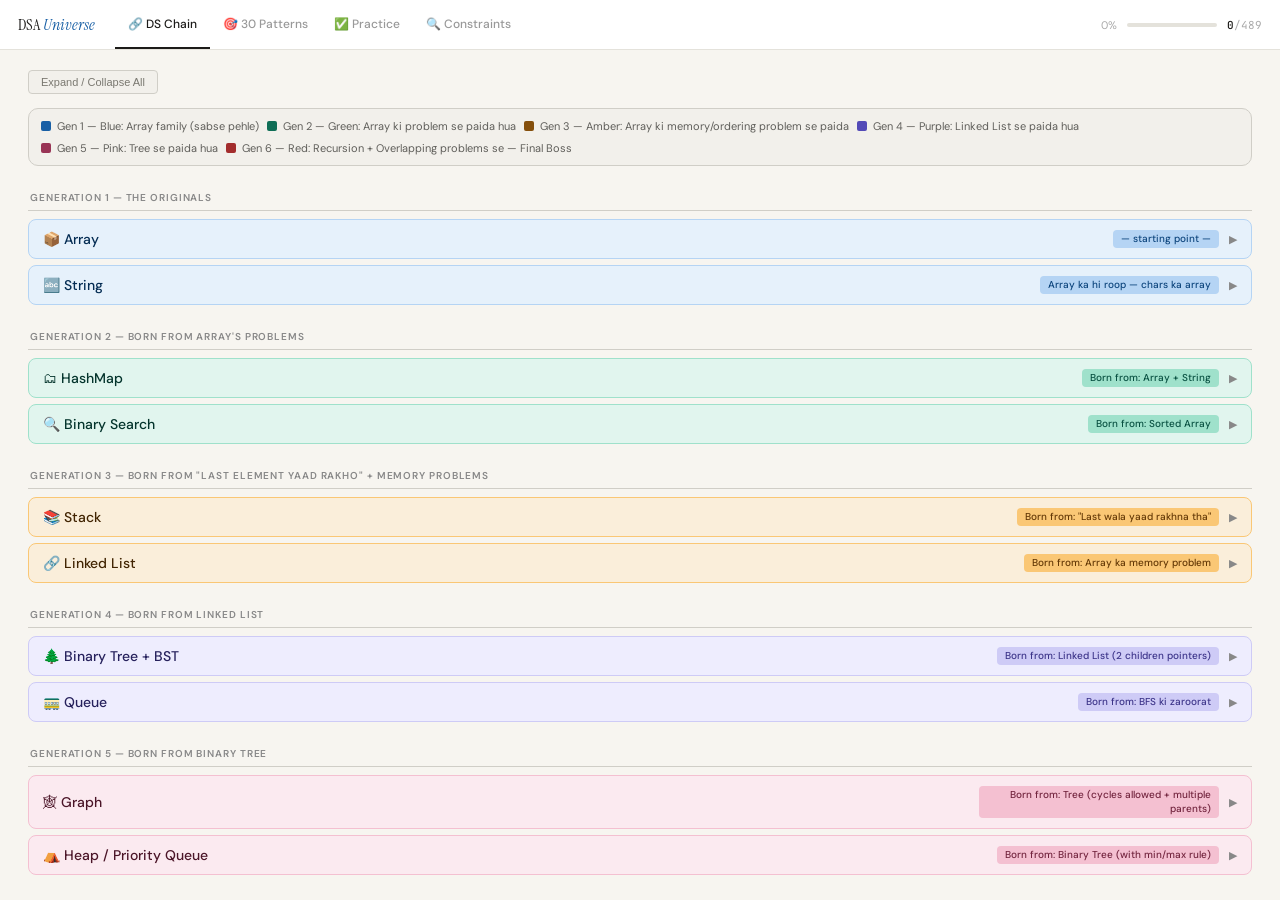
==== commit e338a555: "updating two pointer question- solutions" ====
--- a/dsa_universe.html
+++ b/dsa_universe.html
@@ -7,11 +7,10 @@
 <link rel="preconnect" href="https://fonts.googleapis.com">
 <link href="https://fonts.googleapis.com/css2?family=Instrument+Serif:ital@0;1&family=DM+Sans:opsz,wght@9..40,300;9..40,400;9..40,500;9..40,600&family=JetBrains+Mono:wght@400;500&display=swap" rel="stylesheet">
 <style>
-/* ════ RESET ════ */
 *,*::before,*::after{box-sizing:border-box;margin:0;padding:0}
 :root{
-  --bg:#f7f5f0; --sfc:#fff; --sfc2:#f2f0eb; --bd:#e4e2db; --bd2:#d0cec7;
-  --tx:#1c1b19; --mu:#7a7870; --mu2:#b0ae a7;
+  --bg:#f7f5f0;--sfc:#fff;--sfc2:#f2f0eb;--bd:#e4e2db;--bd2:#d0cec7;
+  --tx:#1c1b19;--mu:#7a7870;--mu2:#b0aea7;
   --g1:#185FA5;--g1b:#E6F1FB;--g1d:#B5D4F4;
   --g2:#0F6E56;--g2b:#E1F5EE;--g2d:#9FE1CB;
   --g3:#854F0B;--g3b:#FAEEDA;--g3d:#FAC775;
@@ -19,30 +18,19 @@
   --g5:#993556;--g5b:#FBEAF0;--g5d:#F4C0D1;
   --g6:#A32D2D;--g6b:#FCEBEB;--g6d:#F7C1C1;
   --g7:#5f5e5a;--g7b:#f2f0eb;--g7d:#d0cec7;
+  --lin:#185FA5;--linb:#EFF6FD;--nlin:#534AB7;--nlinb:#F3F2FE;--both:#0F6E56;--bothb:#EDF8F3;
 }
 html,body{height:100%;overflow:hidden}
 body{font-family:'DM Sans',sans-serif;background:var(--bg);color:var(--tx);display:flex;flex-direction:column}
 
-/* ════ TOPBAR ════ */
-.topbar{
-  height:50px;flex-shrink:0;display:flex;align-items:center;gap:0;
-  background:var(--sfc);border-bottom:1px solid var(--bd);padding:0 18px;
-}
-.tb-brand{
-  font-family:'Instrument Serif',serif;font-size:16px;
-  color:var(--tx);margin-right:20px;white-space:nowrap;flex-shrink:0;
-}
+/* TOPBAR */
+.topbar{height:50px;flex-shrink:0;display:flex;align-items:center;gap:0;background:var(--sfc);border-bottom:1px solid var(--bd);padding:0 18px}
+.tb-brand{font-family:'Instrument Serif',serif;font-size:16px;color:var(--tx);margin-right:20px;flex-shrink:0}
 .tb-brand em{font-style:italic;color:var(--g1)}
 .tb-tabs{display:flex;height:100%;gap:0}
-.tb-tab{
-  display:flex;align-items:center;gap:6px;padding:0 14px;
-  font-size:13px;font-weight:500;color:#999;
-  border-bottom:2px solid transparent;cursor:pointer;
-  transition:all .14s;user-select:none;white-space:nowrap;
-}
-.tb-tab:hover{color:var(--tx)}
-.tb-tab.active{color:var(--tx);border-bottom-color:var(--tx)}
-.tb-spacer{flex:1}
+.tb-tab{display:flex;align-items:center;gap:5px;padding:0 13px;font-size:12px;font-weight:500;color:#999;border-bottom:2px solid transparent;cursor:pointer;transition:all .14s;user-select:none;white-space:nowrap}
+.tb-tab:hover{color:var(--tx)}.tb-tab.active{color:var(--tx);border-bottom-color:var(--tx)}
+.tb-sp{flex:1}
 .tb-right{display:flex;align-items:center;gap:10px;flex-shrink:0}
 .ov-lbl{font-size:11px;color:#aaa}
 .ov-track{width:90px;height:4px;background:var(--bd);border-radius:2px;overflow:hidden}
@@ -50,44 +38,26 @@
 .ov-nums{font-family:'JetBrains Mono',monospace;font-size:11px;font-weight:500}
 .ov-nums span{color:#aaa;font-weight:400}
 
-/* ════ LAYOUT ════ */
+/* LAYOUT */
 .layout{display:flex;flex:1;overflow:hidden}
 
-/* ════ SIDEBAR ════ */
-.sidebar{
-  width:210px;flex-shrink:0;background:var(--sfc);
-  border-right:1px solid var(--bd);display:flex;flex-direction:column;overflow:hidden;
-}
+/* SIDEBAR */
+.sidebar{width:210px;flex-shrink:0;background:var(--sfc);border-right:1px solid var(--bd);display:flex;flex-direction:column;overflow:hidden}
 .sb-head{padding:8px 10px;border-bottom:1px solid var(--bd);flex-shrink:0}
-.sb-inp{
-  width:100%;background:var(--bg);border:1px solid var(--bd);
-  border-radius:7px;padding:5px 9px;font-size:11px;
-  font-family:'DM Sans',sans-serif;color:var(--tx);outline:none;
-}
-.sb-inp:focus{border-color:var(--bd2)}
-.sb-inp::placeholder{color:#ccc}
+.sb-inp{width:100%;background:var(--bg);border:1px solid var(--bd);border-radius:7px;padding:5px 9px;font-size:11px;font-family:'DM Sans',sans-serif;color:var(--tx);outline:none}
+.sb-inp:focus{border-color:var(--bd2)}.sb-inp::placeholder{color:#ccc}
 .sb-list{overflow-y:auto;flex:1;padding:4px 5px 12px}
-
-.gen-sep{
-  display:flex;align-items:center;gap:6px;padding:9px 6px 3px;
-  font-size:9px;font-weight:600;letter-spacing:.1em;
-  text-transform:uppercase;color:#bbb;
-}
+.gen-sep{display:flex;align-items:center;gap:6px;padding:9px 6px 3px;font-size:9px;font-weight:600;letter-spacing:.1em;text-transform:uppercase;color:#bbb}
 .gen-sep-line{flex:1;height:1px;background:var(--bd)}
-.pi{
-  display:flex;align-items:center;gap:6px;
-  padding:5px 7px;border-radius:6px;cursor:pointer;
-  border:1px solid transparent;margin-bottom:1px;transition:background .11s;
-}
-.pi:hover{background:var(--sfc2)}
-.pi.active{border-color:var(--bd)!important}
-.pi-num{font-family:'JetBrains Mono',monospace;font-size:9px;color:#ccc;min-width:16px;flex-shrink:0}
+.pi{display:flex;align-items:center;gap:5px;padding:5px 7px;border-radius:6px;cursor:pointer;border:1px solid transparent;margin-bottom:1px;transition:background .11s}
+.pi:hover{background:var(--sfc2)}.pi.active{border-color:var(--bd)!important}
+.pi-num{font-family:'JetBrains Mono',monospace;font-size:9px;color:#ccc;min-width:14px;flex-shrink:0}
 .pi-name{font-size:11px;font-weight:500;color:#999;flex:1;line-height:1.2}
 .pi.active .pi-name,.pi:hover .pi-name{color:var(--tx)}
-.pi-prog{width:24px;height:3px;background:var(--bd);border-radius:2px;overflow:hidden;flex-shrink:0}
+.pi-ds{font-size:8px;font-weight:600;padding:1px 5px;border-radius:3px;flex-shrink:0}
+.pi-prog{width:22px;height:3px;background:var(--bd);border-radius:2px;overflow:hidden;flex-shrink:0}
 .pi-prog-fill{height:100%;border-radius:2px;transition:width .3s}
 .pi-cnt{font-family:'JetBrains Mono',monospace;font-size:9px;color:#ccc;flex-shrink:0;min-width:20px;text-align:right}
-
 .pi.g1.active{background:var(--g1b)}.pi.g1.active .pi-num{color:var(--g1)}
 .pi.g2.active{background:var(--g2b)}.pi.g2.active .pi-num{color:var(--g2)}
 .pi.g3.active{background:var(--g3b)}.pi.g3.active .pi-num{color:var(--g3)}
@@ -96,126 +66,56 @@
 .pi.g6.active{background:var(--g6b)}.pi.g6.active .pi-num{color:var(--g6)}
 .pi.g7.active{background:var(--g7b)}.pi.g7.active .pi-num{color:var(--g7)}
 
-/* ════ MAIN ════ */
+/* MAIN */
 .main{flex:1;overflow:hidden;display:flex;flex-direction:column}
 .page{display:none;flex:1;overflow:hidden;flex-direction:column}
 .page.show{display:flex}
 
-/* ════════════════════════════════════
-   PAGE 1 — DS CHAIN (original chain)
-════════════════════════════════════ */
+/* DS CHAIN */
 .chain-scroll{overflow-y:auto;flex:1;padding:20px 28px 40px}
-
-/* Namespaced chain styles */
-.ch-expand-btn{
-  font-size:11px;color:var(--mu);cursor:pointer;
-  padding:5px 12px;border:0.5px solid var(--bd2);
-  border-radius:4px;background:var(--sfc2);margin-bottom:14px;
-  transition:background .12s;
-}
+.ch-expand-btn{font-size:11px;color:var(--mu);cursor:pointer;padding:5px 12px;border:0.5px solid var(--bd2);border-radius:4px;background:var(--sfc2);margin-bottom:14px}
 .ch-expand-btn:hover{background:var(--bd)}
-.ch-legend{
-  display:flex;flex-wrap:wrap;gap:8px;margin-bottom:18px;
-  padding:10px 12px;border-radius:10px;
-  background:var(--sfc2);border:0.5px solid var(--bd2);
-}
+.ch-legend{display:flex;flex-wrap:wrap;gap:8px;margin-bottom:18px;padding:10px 12px;border-radius:10px;background:var(--sfc2);border:0.5px solid var(--bd2)}
 .ch-leg{display:flex;align-items:center;gap:6px;font-size:11px;color:#5f5e5a}
 .ch-leg-dot{width:10px;height:10px;border-radius:2px;flex-shrink:0}
-.d-g1{background:#185FA5}.d-g2{background:#0F6E56}.d-g3{background:#854F0B}
-.d-g4{background:#534AB7}.d-g5{background:#993556}.d-g6{background:#A32D2D}
-
+.d-g1{background:#185FA5}.d-g2{background:#0F6E56}.d-g3{background:#854F0B}.d-g4{background:#534AB7}.d-g5{background:#993556}.d-g6{background:#A32D2D}
 .ch-block{margin-bottom:7px}
-.ch-ds-header{
-  display:flex;align-items:center;gap:10px;padding:10px 14px;
-  border-radius:8px;cursor:pointer;transition:opacity .15s;
-  user-select:none;border:0.5px solid transparent;
-}
+.ch-ds-header{display:flex;align-items:center;gap:10px;padding:10px 14px;border-radius:8px;cursor:pointer;transition:opacity .15s;user-select:none;border:0.5px solid transparent}
 .ch-ds-header:hover{opacity:.88}
 .ch-ds-name{font-size:14px;font-weight:500;flex:1}
-.ch-ds-born{
-  font-size:10px;font-weight:500;padding:2px 8px;
-  border-radius:4px;flex-shrink:0;max-width:240px;
-  text-align:right;line-height:1.4;
-}
+.ch-ds-born{font-size:10px;font-weight:500;padding:2px 8px;border-radius:4px;flex-shrink:0;max-width:240px;text-align:right;line-height:1.4}
 .ch-chevron{font-size:11px;flex-shrink:0;transition:transform .2s;color:#888}
 .ch-ds-header.open .ch-chevron{transform:rotate(90deg)}
-.ch-ds-body{display:none;padding:2px 0 8px 16px}
-.ch-ds-body.show{display:block}
-.ch-birth-box{
-  margin:8px 0;padding:9px 12px;border-radius:6px;
-  font-size:12px;line-height:1.7;border-left:3px solid;
-}
+.ch-ds-body{display:none;padding:2px 0 8px 16px}.ch-ds-body.show{display:block}
+.ch-birth-box{margin:8px 0;padding:9px 12px;border-radius:6px;font-size:12px;line-height:1.7;border-left:3px solid}
 .ch-birth-box strong{font-weight:600}
-.ch-birth-box code{
-  font-family:'JetBrains Mono',monospace;font-size:11px;
-  padding:1px 4px;border-radius:3px;background:rgba(0,0,0,.06);
-}
-.ch-patterns-label{
-  font-size:10px;font-weight:600;letter-spacing:.07em;
-  text-transform:uppercase;color:#888;margin:10px 0 5px 2px;
-}
-.ch-prow{
-  display:flex;gap:8px;align-items:flex-start;
-  padding:7px 10px;margin-bottom:4px;border-radius:6px;
-  border:0.5px solid #e0ddd5;background:#fff;
-  cursor:pointer;transition:all .13s;
-}
+.ch-birth-box code{font-family:'JetBrains Mono',monospace;font-size:11px;padding:1px 4px;border-radius:3px;background:rgba(0,0,0,.06)}
+.ch-patterns-label{font-size:10px;font-weight:600;letter-spacing:.07em;text-transform:uppercase;color:#888;margin:10px 0 5px 2px}
+.ch-prow{display:flex;gap:8px;align-items:flex-start;padding:7px 10px;margin-bottom:4px;border-radius:6px;border:0.5px solid #e0ddd5;background:#fff;cursor:pointer;transition:all .13s}
 .ch-prow:hover{background:var(--bg);border-color:var(--bd2)}
 .ch-pnum{font-size:11px;font-weight:600;min-width:18px;margin-top:1px;color:#aaa}
 .ch-pname{font-size:13px;font-weight:500;color:var(--tx)}
 .ch-pprobs{font-size:12px;color:#666;margin-top:2px;line-height:1.4}
-.ch-gives-birth{
-  margin:10px 0 4px;padding:8px 10px;border-radius:6px;
-  background:var(--sfc2);font-size:12px;color:#666;border:0.5px solid var(--bd);
-}
+.ch-gives-birth{margin:10px 0 4px;padding:8px 10px;border-radius:6px;background:var(--sfc2);font-size:12px;color:#666;border:0.5px solid var(--bd)}
 .ch-gives-birth strong{color:var(--tx);font-weight:600}
 .ch-child-chips{display:flex;flex-wrap:wrap;gap:5px;margin-top:6px}
-.ch-chip{
-  display:inline-flex;align-items:center;gap:4px;
-  padding:3px 9px;border-radius:20px;font-size:11px;
-  font-weight:500;border:0.5px solid;cursor:pointer;
-  transition:all .13s;
-}
+.ch-chip{display:inline-flex;align-items:center;gap:4px;padding:3px 9px;border-radius:20px;font-size:11px;font-weight:500;border:0.5px solid;cursor:pointer;transition:all .13s}
 .ch-chip:hover{filter:brightness(.94);transform:translateY(-1px)}
-.ch-gen-label{
-  font-size:10px;font-weight:600;letter-spacing:.09em;
-  text-transform:uppercase;padding:5px 0 6px 2px;
-  color:#888;margin-top:20px;
-  border-bottom:0.5px solid var(--bd2);margin-bottom:8px;
-}
-.ch-bottom-note{
-  margin-top:18px;padding:11px 14px;border-radius:8px;
-  border:0.5px solid var(--bd2);font-size:12px;
-  color:#666;line-height:1.7;background:var(--sfc2);
-}
+.ch-gen-label{font-size:10px;font-weight:600;letter-spacing:.09em;text-transform:uppercase;padding:5px 0 6px 2px;color:#888;margin-top:20px;border-bottom:0.5px solid var(--bd2);margin-bottom:8px}
+.ch-bottom-note{margin-top:18px;padding:11px 14px;border-radius:8px;border:0.5px solid var(--bd2);font-size:12px;color:#666;line-height:1.7;background:var(--sfc2)}
 .ch-bottom-note strong{color:var(--tx)}
-
-/* generation colors for chain blocks */
-.g1 .ch-ds-header{background:#E6F1FB;border-color:#B5D4F4}
-.g1 .ch-ds-name{color:#042C53}
-.g1 .ch-ds-born{background:#B5D4F4;color:#0C447C}
-.g1 .ch-birth-box{background:#E6F1FB;border-color:#378ADD;color:#042C53}
-.g2 .ch-ds-header{background:#E1F5EE;border-color:#9FE1CB}
-.g2 .ch-ds-name{color:#04342C}
-.g2 .ch-ds-born{background:#9FE1CB;color:#085041}
-.g2 .ch-birth-box{background:#E1F5EE;border-color:#1D9E75;color:#04342C}
-.g3 .ch-ds-header{background:#FAEEDA;border-color:#FAC775}
-.g3 .ch-ds-name{color:#412402}
-.g3 .ch-ds-born{background:#FAC775;color:#633806}
-.g3 .ch-birth-box{background:#FAEEDA;border-color:#BA7517;color:#412402}
-.g4 .ch-ds-header{background:#EEEDFE;border-color:#CECBF6}
-.g4 .ch-ds-name{color:#26215C}
-.g4 .ch-ds-born{background:#CECBF6;color:#3C3489}
-.g4 .ch-birth-box{background:#EEEDFE;border-color:#7F77DD;color:#26215C}
-.g5 .ch-ds-header{background:#FBEAF0;border-color:#F4C0D1}
-.g5 .ch-ds-name{color:#4B1528}
-.g5 .ch-ds-born{background:#F4C0D1;color:#72243E}
-.g5 .ch-birth-box{background:#FBEAF0;border-color:#D4537E;color:#4B1528}
-.g6 .ch-ds-header{background:#FCEBEB;border-color:#F7C1C1}
-.g6 .ch-ds-name{color:#501313}
-.g6 .ch-ds-born{background:#F7C1C1;color:#791F1F}
-.g6 .ch-birth-box{background:#FCEBEB;border-color:#E24B4A;color:#501313}
-
+.g1 .ch-ds-header{background:#E6F1FB;border-color:#B5D4F4}.g1 .ch-ds-name{color:#042C53}
+.g1 .ch-ds-born{background:#B5D4F4;color:#0C447C}.g1 .ch-birth-box{background:#E6F1FB;border-color:#378ADD;color:#042C53}
+.g2 .ch-ds-header{background:#E1F5EE;border-color:#9FE1CB}.g2 .ch-ds-name{color:#04342C}
+.g2 .ch-ds-born{background:#9FE1CB;color:#085041}.g2 .ch-birth-box{background:#E1F5EE;border-color:#1D9E75;color:#04342C}
+.g3 .ch-ds-header{background:#FAEEDA;border-color:#FAC775}.g3 .ch-ds-name{color:#412402}
+.g3 .ch-ds-born{background:#FAC775;color:#633806}.g3 .ch-birth-box{background:#FAEEDA;border-color:#BA7517;color:#412402}
+.g4 .ch-ds-header{background:#EEEDFE;border-color:#CECBF6}.g4 .ch-ds-name{color:#26215C}
+.g4 .ch-ds-born{background:#CECBF6;color:#3C3489}.g4 .ch-birth-box{background:#EEEDFE;border-color:#7F77DD;color:#26215C}
+.g5 .ch-ds-header{background:#FBEAF0;border-color:#F4C0D1}.g5 .ch-ds-name{color:#4B1528}
+.g5 .ch-ds-born{background:#F4C0D1;color:#72243E}.g5 .ch-birth-box{background:#FBEAF0;border-color:#D4537E;color:#4B1528}
+.g6 .ch-ds-header{background:#FCEBEB;border-color:#F7C1C1}.g6 .ch-ds-name{color:#501313}
+.g6 .ch-ds-born{background:#F7C1C1;color:#791F1F}.g6 .ch-birth-box{background:#FCEBEB;border-color:#E24B4A;color:#501313}
 .chip-g1{background:#E6F1FB;border-color:#378ADD;color:#0C447C}
 .chip-g2{background:#E1F5EE;border-color:#1D9E75;color:#085041}
 .chip-g3{background:#FAEEDA;border-color:#BA7517;color:#633806}
@@ -223,112 +123,83 @@
 .chip-g5{background:#FBEAF0;border-color:#D4537E;color:#72243E}
 .chip-g6{background:#FCEBEB;border-color:#E24B4A;color:#791F1F}
 
-/* ════════════════════════════════════
-   PAGE 2 — PATTERNS (30 pattern cards)
-════════════════════════════════════ */
-.patterns-scroll{overflow-y:auto;flex:1;padding:20px 24px 40px}
-.pat-grid{display:grid;grid-template-columns:repeat(auto-fill,minmax(260px,1fr));gap:10px}
-.pat-card{
-  padding:14px 16px;border-radius:10px;
-  border:1px solid var(--bd);background:var(--sfc);
-  cursor:pointer;transition:all .14s;
-}
-.pat-card:hover{border-color:var(--bd2);transform:translateY(-1px);box-shadow:0 2px 8px rgba(0,0,0,.06)}
-.pc-head{display:flex;align-items:flex-start;gap:8px;margin-bottom:8px}
+/* 30 PATTERNS GRID */
+.patterns-scroll{overflow-y:auto;flex:1;padding:16px 16px 40px}
+.pat-filter-bar{display:flex;gap:6px;margin-bottom:14px;flex-wrap:wrap;align-items:center}
+.pat-filter-label{font-size:11px;color:var(--mu2);flex-shrink:0}
+.pat-fchip{display:flex;align-items:center;gap:4px;padding:4px 10px;border-radius:14px;font-size:11px;font-weight:500;border:0.5px solid;cursor:pointer;transition:all .12s;user-select:none}
+.pat-fchip:hover{filter:brightness(.94)}.pat-fchip.active{filter:brightness(.88);font-weight:700}
+.pfc-all{background:var(--sfc2);border-color:var(--bd2);color:var(--mu)}
+.pfc-lin{background:var(--linb);border-color:#B5D4F4;color:var(--lin)}
+.pfc-nlin{background:var(--nlinb);border-color:#CECBF6;color:var(--nlin)}
+.pfc-both{background:var(--bothb);border-color:#9FE1CB;color:var(--both)}
+.pat-grid{display:grid;grid-template-columns:repeat(auto-fill,minmax(230px,1fr));gap:9px}
+.pat-card{padding:12px 13px;border-radius:10px;border:1px solid var(--bd);background:var(--sfc);cursor:pointer;transition:all .14s}
+.pat-card:hover{border-color:var(--bd2);transform:translateY(-1px);box-shadow:0 2px 8px rgba(0,0,0,.05)}
+.pc-head{display:flex;align-items:flex-start;gap:7px;margin-bottom:7px}
 .pc-num{font-family:'JetBrains Mono',monospace;font-size:10px;color:#ccc;flex-shrink:0;margin-top:1px}
-.pc-name{font-size:13px;font-weight:600;color:var(--tx);flex:1;line-height:1.3}
-.pc-gen{font-size:10px;font-weight:500;padding:1px 7px;border-radius:3px;border:0.5px solid;flex-shrink:0}
-.pc-progress{margin-bottom:8px}
+.pc-name{font-size:12px;font-weight:600;color:var(--tx);flex:1;line-height:1.3}
+.pc-tags{display:flex;gap:4px;flex-wrap:wrap;margin-bottom:6px}
+.pc-gen{font-size:10px;font-weight:500;padding:1px 6px;border-radius:3px;border:0.5px solid}
+.pc-ds-badge{font-size:10px;font-weight:600;padding:1px 7px;border-radius:3px;border:0.5px solid}
+.ds-Linear{background:var(--linb);border-color:#B5D4F4;color:var(--lin)}
+.ds-Non-Linear{background:var(--nlinb);border-color:#CECBF6;color:var(--nlin)}
+.ds-Both{background:var(--bothb);border-color:#9FE1CB;color:var(--both)}
+.pc-progress{margin-bottom:6px}
 .pc-bar-bg{height:3px;background:var(--bd);border-radius:2px;overflow:hidden;margin-bottom:4px}
 .pc-bar-fill{height:100%;border-radius:2px;transition:width .4s}
 .pc-stats{display:flex;justify-content:space-between;font-family:'JetBrains Mono',monospace;font-size:10px;color:#aaa}
-.pc-difficulty{display:flex;gap:4px;flex-wrap:wrap}
-.pc-dlv{font-size:10px;padding:1px 6px;border-radius:3px;border:0.5px solid;font-weight:500}
-.pc-practice-btn{
-  display:flex;align-items:center;gap:4px;margin-top:10px;
-  padding:5px 10px;border-radius:6px;font-size:11px;font-weight:500;
-  color:var(--mu);border:0.5px solid var(--bd);background:var(--bg);
-  cursor:pointer;transition:all .13s;width:100%;justify-content:center;
-}
-.pc-practice-btn:hover{color:var(--tx);border-color:var(--bd2);background:var(--sfc2)}
-
-/* ════════════════════════════════════
-   PAGE 3 — PRACTICE
-════════════════════════════════════ */
-.pr-header{
-  padding:14px 20px 10px;border-bottom:1px solid var(--bd);
-  background:var(--sfc);flex-shrink:0;
-}
-.pr-top{display:flex;align-items:flex-start;gap:10px;margin-bottom:8px}
-.pr-gen-tag{
-  display:inline-block;font-size:9px;font-weight:600;
-  letter-spacing:.09em;text-transform:uppercase;
-  padding:2px 8px;border-radius:3px;border:0.5px solid;margin-bottom:4px;
-}
-.pr-title{font-family:'Instrument Serif',serif;font-size:20px;color:var(--tx);flex:1;line-height:1.1}
-.pr-back{
-  display:flex;align-items:center;gap:4px;padding:5px 10px;
-  border-radius:6px;font-size:11px;font-weight:500;
-  color:var(--mu);border:0.5px solid var(--bd);background:var(--bg);
-  cursor:pointer;transition:all .13s;flex-shrink:0;user-select:none;
-}
+.pc-types-preview{font-size:11px;color:var(--mu2);margin-bottom:6px;line-height:1.4}
+.pc-difficulty{display:flex;gap:3px;flex-wrap:wrap;margin-bottom:7px}
+.pc-dlv{font-size:10px;padding:1px 5px;border-radius:3px;border:0.5px solid;font-weight:500}
+.pc-btn{display:flex;align-items:center;justify-content:center;gap:4px;padding:5px;border-radius:6px;font-size:11px;font-weight:500;color:var(--mu);border:0.5px solid var(--bd);background:var(--bg);cursor:pointer;transition:all .13s;width:100%}
+.pc-btn:hover{color:var(--tx);border-color:var(--bd2);background:var(--sfc2)}
+
+/* PRACTICE */
+.pr-header{padding:12px 18px 10px;border-bottom:1px solid var(--bd);background:var(--sfc);flex-shrink:0}
+.pr-top{display:flex;align-items:flex-start;gap:10px;margin-bottom:7px}
+.pr-meta{flex:1}
+.pr-tags{display:flex;align-items:center;gap:5px;margin-bottom:4px;flex-wrap:wrap}
+.pr-gen-tag{display:inline-block;font-size:9px;font-weight:600;letter-spacing:.09em;text-transform:uppercase;padding:2px 7px;border-radius:3px;border:0.5px solid}
+.pr-ds-tag{font-size:9px;font-weight:600;padding:2px 8px;border-radius:3px;border:0.5px solid}
+.pr-title{font-family:'Instrument Serif',serif;font-size:20px;color:var(--tx);line-height:1.1;margin-bottom:1px}
+.pr-ds-note{font-size:11px;color:var(--mu2)}
+.pr-back{display:flex;align-items:center;gap:4px;padding:5px 10px;border-radius:6px;font-size:11px;font-weight:500;color:var(--mu);border:0.5px solid var(--bd);background:var(--bg);cursor:pointer;transition:all .13s;flex-shrink:0;user-select:none}
 .pr-back:hover{color:var(--tx);border-color:var(--bd2)}
-.pr-progress{display:flex;align-items:center;gap:10px;margin-bottom:8px}
+.pr-progress{display:flex;align-items:center;gap:10px;margin-bottom:7px}
 .pr-nums{font-size:16px;font-weight:600;line-height:1}
 .pr-nums span{font-size:11px;color:#aaa;font-weight:400;margin-left:2px}
 .pr-pbar{flex:1;height:3px;background:var(--bd);border-radius:2px;overflow:hidden}
 .pr-pbar-fill{height:100%;border-radius:2px;transition:width .4s}
 .pr-ppct{font-size:11px;font-weight:700;min-width:26px;text-align:right}
 .frow{display:flex;gap:4px;flex-wrap:wrap}
-.fchip{
-  display:flex;align-items:center;gap:4px;padding:3px 9px;border-radius:14px;
-  font-size:11px;font-weight:500;border:0.5px solid;
-  cursor:pointer;transition:all .11s;user-select:none;
-}
-.fchip:hover{filter:brightness(.95)}
-.fchip.active{filter:brightness(.88);font-weight:700}
+.fchip{display:flex;align-items:center;gap:4px;padding:3px 9px;border-radius:14px;font-size:11px;font-weight:500;border:0.5px solid;cursor:pointer;transition:all .11s;user-select:none}
+.fchip:hover{filter:brightness(.95)}.fchip.active{filter:brightness(.88);font-weight:700}
 .fc-all{background:var(--sfc2);border-color:var(--bd2);color:var(--mu)}
 .fc-e{background:#eaf3de;border-color:#c0dd97;color:#3B6D11}
 .fc-m{background:var(--g3b);border-color:var(--g3d);color:#633806}
 .fc-h{background:var(--g6b);border-color:var(--g6d);color:#791F1F}
 .fc-p{background:var(--g4b);border-color:var(--g4d);color:#3C3489}
 .fdot{width:5px;height:5px;border-radius:50%;flex-shrink:0}
-.ps-wrap{
-  display:flex;align-items:center;gap:7px;
-  padding:7px 20px;border-bottom:0.5px solid var(--bd);
-  background:var(--bg);flex-shrink:0;
-}
+.ps-wrap{display:flex;align-items:center;gap:7px;padding:7px 18px;border-bottom:0.5px solid var(--bd);background:var(--bg);flex-shrink:0}
 .ps-lbl{font-size:10px;color:#bbb;flex-shrink:0}
-.ps-inp{
-  flex:1;background:var(--sfc);border:0.5px solid var(--bd);
-  border-radius:6px;padding:5px 9px;font-size:12px;
-  font-family:'DM Sans',sans-serif;color:var(--tx);outline:none;
-}
-.ps-inp:focus{border-color:var(--bd2)}
-.ps-inp::placeholder{color:#ccc}
-.prob-scroll{overflow-y:auto;flex:1;padding:10px 20px 24px}
-.sec-lbl{
-  display:flex;align-items:center;gap:6px;font-size:10px;font-weight:600;
-  letter-spacing:.09em;text-transform:uppercase;color:#bbb;
-  padding:8px 0 5px;border-bottom:0.5px solid var(--bd);margin-bottom:6px;
-}
+.ps-inp{flex:1;background:var(--sfc);border:0.5px solid var(--bd);border-radius:6px;padding:5px 9px;font-size:12px;font-family:'DM Sans',sans-serif;color:var(--tx);outline:none}
+.ps-inp:focus{border-color:var(--bd2)}.ps-inp::placeholder{color:#ccc}
+.prob-scroll{overflow-y:auto;flex:1;padding:10px 18px 24px}
+.type-section{margin-bottom:16px}
+.type-header{display:flex;align-items:flex-start;gap:8px;padding:9px 12px;border-radius:8px;margin-bottom:5px;border:1px solid;background:var(--sfc2)}
+.type-num{font-family:'JetBrains Mono',monospace;font-size:10px;font-weight:700;flex-shrink:0;margin-top:2px}
+.type-info{flex:1}
+.type-name{font-size:13px;font-weight:600;color:var(--tx);margin-bottom:2px}
+.type-hint{font-size:12px;color:var(--mu);line-height:1.5}
+.sec-lbl{display:flex;align-items:center;gap:6px;font-size:10px;font-weight:600;letter-spacing:.09em;text-transform:uppercase;color:#bbb;padding:6px 0 4px;border-bottom:0.5px solid var(--bd);margin-bottom:5px}
 .sdot{width:5px;height:5px;border-radius:50%;flex-shrink:0}
-.prow{
-  display:flex;align-items:center;gap:8px;padding:8px 10px;
-  border-radius:7px;border:0.5px solid var(--bd);background:var(--sfc);
-  margin-bottom:4px;cursor:pointer;transition:all .11s;
-}
+.prow{display:flex;align-items:center;gap:8px;padding:7px 10px;border-radius:7px;border:0.5px solid var(--bd);background:var(--sfc);margin-bottom:3px;cursor:pointer;transition:all .11s}
 .prow:hover{background:var(--bg);border-color:var(--bd2)}
-.prow.done{opacity:.35}
-.prow.done .ptitle{text-decoration:line-through;color:#bbb}
-.pcheck{
-  width:15px;height:15px;border-radius:3px;
-  border:1.5px solid var(--bd2);flex-shrink:0;
-  display:flex;align-items:center;justify-content:center;transition:all .17s;
-}
+.prow.done{opacity:.35}.prow.done .ptitle{text-decoration:line-through;color:#bbb}
+.pcheck{width:15px;height:15px;border-radius:3px;border:1.5px solid var(--bd2);flex-shrink:0;display:flex;align-items:center;justify-content:center;transition:all .17s}
 .prow.done .pcheck{border-color:#1D9E75;background:#1D9E75}
-.ck{display:none;color:#fff;font-size:8px;font-weight:900}
-.prow.done .ck{display:block}
+.ck{display:none;color:#fff;font-size:8px;font-weight:900}.prow.done .ck{display:block}
 .pnum{font-family:'JetBrains Mono',monospace;font-size:10px;color:#ccc;min-width:18px;flex-shrink:0}
 .ptitle{font-size:12px;font-weight:400;color:#3d3d3a;flex:1;line-height:1.3}
 .plv{font-size:10px;font-weight:600;padding:1px 6px;border-radius:3px;flex-shrink:0;border:0.5px solid}
@@ -336,55 +207,90 @@
 .lv-Medium{background:var(--g3b);border-color:var(--g3d);color:#633806}
 .lv-Hard{background:var(--g6b);border-color:var(--g6d);color:#791F1F}
 .lv-NO{background:var(--g4b);border-color:var(--g4d);color:#3C3489}
-.plnk{
-  display:flex;align-items:center;justify-content:center;
-  width:22px;height:22px;border-radius:4px;
-  background:var(--bg);border:0.5px solid var(--bd);
-  color:#bbb;text-decoration:none;font-size:11px;flex-shrink:0;transition:all .11s;
-}
+.plnk{display:flex;align-items:center;justify-content:center;width:22px;height:22px;border-radius:4px;background:var(--bg);border:0.5px solid var(--bd);color:#bbb;text-decoration:none;font-size:11px;flex-shrink:0;transition:all .11s}
 .plnk:hover{background:var(--sfc2);border-color:var(--bd2);color:var(--tx)}
 .empty{text-align:center;padding:40px;font-size:12px;color:#ccc}
 
-::-webkit-scrollbar{width:4px}
-::-webkit-scrollbar-track{background:transparent}
-::-webkit-scrollbar-thumb{background:var(--bd2);border-radius:2px}
+/* CONSTRAINTS DECODE PAGE */
+.constraints-scroll{overflow-y:auto;flex:1;padding:20px 24px 40px}
+.cst-intro{padding:12px 16px;background:var(--sfc2);border-radius:10px;border:0.5px solid var(--bd2);font-size:12px;color:var(--mu);line-height:1.7;margin-bottom:20px}
+.cst-intro strong{color:var(--tx)}
+.cst-section{margin-bottom:24px}
+.cst-section-title{font-size:11px;font-weight:700;letter-spacing:.1em;text-transform:uppercase;color:var(--mu2);margin-bottom:10px;padding-bottom:6px;border-bottom:0.5px solid var(--bd)}
+.cst-grid{display:grid;grid-template-columns:repeat(auto-fill,minmax(280px,1fr));gap:8px}
+.cst-card{padding:11px 13px;border-radius:8px;border:1px solid var(--bd);background:var(--sfc);transition:all .12s}
+.cst-card:hover{border-color:var(--bd2);transform:translateY(-1px)}
+.cst-trigger{font-family:'JetBrains Mono',monospace;font-size:12px;font-weight:600;color:var(--tx);margin-bottom:4px}
+.cst-meaning{font-size:11px;color:var(--mu);margin-bottom:7px;line-height:1.5}
+.cst-patterns{display:flex;flex-wrap:wrap;gap:4px}
+.cst-pat{font-size:10px;font-weight:500;padding:2px 8px;border-radius:12px;border:0.5px solid;cursor:pointer;transition:all .12s}
+.cst-pat:hover{filter:brightness(.92);transform:translateY(-1px)}
+
+
+/* CONSTRAINTS LEARN PAGE */
+.cst-tab{display:flex;align-items:center;padding:0 14px;height:40px;font-size:12px;font-weight:500;color:var(--mu);cursor:pointer;border-bottom:2px solid transparent;transition:all .13s;user-select:none}
+.cst-tab:hover{color:var(--tx)}.cst-tab.active{color:var(--tx);border-bottom-color:var(--tx)}
+.learn-section{margin-bottom:24px;padding:16px 18px;border-radius:12px;border:1px solid var(--bd);background:var(--sfc)}
+.ls-step{font-size:10px;font-weight:700;letter-spacing:.1em;text-transform:uppercase;color:var(--mu2);margin-bottom:4px}
+.ls-title{font-size:16px;font-weight:600;color:var(--tx);margin-bottom:12px;font-family:'Instrument Serif',serif}
+.ls-body p{font-size:13px;color:var(--mu);line-height:1.7;margin-bottom:10px}
+.ls-body strong{color:var(--tx);font-weight:600}
+.code-box{font-family:'JetBrains Mono',monospace;font-size:12px;background:var(--sfc2);border:1px solid var(--bd2);border-radius:8px;padding:12px 14px;line-height:1.8;margin-bottom:10px;color:var(--mu)}
+.code-box strong{color:var(--tx)}.code-box em{color:#f59e0b;font-style:normal}
+.learn-tip{font-size:12px;color:var(--mu);background:var(--g1b);border:0.5px solid var(--g1d);border-radius:8px;padding:8px 12px;line-height:1.6}
+.learn-tip code{font-family:'JetBrains Mono',monospace;font-size:11px;padding:1px 4px;background:rgba(0,0,0,.06);border-radius:3px}
+.ops-table{border-radius:8px;overflow:hidden;border:1px solid var(--bd);margin-bottom:10px}
+.ops-row{display:grid;grid-template-columns:140px 1fr 1fr;font-size:12px;padding:7px 12px;gap:10px;border-bottom:0.5px solid var(--bd)}
+.ops-row:last-child{border-bottom:none}
+.ops-row.header{background:var(--sfc2);font-weight:600;font-size:11px;color:var(--mu2);letter-spacing:.04em}
+.ops-row.green{background:rgba(34,197,94,.04)}.ops-row.yellow{background:rgba(245,158,11,.04)}.ops-row.red{background:rgba(239,68,68,.04)}
+.ops-row code{font-family:'JetBrains Mono',monospace;font-size:11px;font-weight:600}
+.process-steps{display:flex;flex-direction:column;gap:0}
+.ps-row{display:flex;align-items:flex-start;gap:12px;padding:10px 12px;background:var(--sfc2);border-radius:8px;border:0.5px solid var(--bd)}
+.ps-arrow{text-align:center;color:var(--bd2);font-size:16px;padding:2px 0}
+.ps-num{width:28px;height:28px;border-radius:7px;display:flex;align-items:center;justify-content:center;font-size:13px;font-weight:800;color:#fff;flex-shrink:0;margin-top:1px}
+.ps-title{font-size:13px;font-weight:600;color:var(--tx);margin-bottom:2px}
+.ps-desc{font-size:12px;color:var(--mu);line-height:1.5}
+.worked-ex{border-radius:10px;border:1px solid var(--bd);overflow:hidden;margin-bottom:12px}
+.we-problem{padding:12px 14px;background:var(--sfc2);border-bottom:1px solid var(--bd)}
+.we-label{font-size:11px;font-weight:700;color:var(--mu2);letter-spacing:.06em;text-transform:uppercase;margin-bottom:5px}
+.we-stmt{font-size:13px;color:var(--tx);margin-bottom:6px;line-height:1.5}
+.we-constraints{font-size:11px;color:var(--mu);font-family:'JetBrains Mono',monospace;background:var(--bg);padding:5px 8px;border-radius:5px;border:0.5px solid var(--bd2)}
+.we-constraints code{font-weight:700;color:var(--g1)}
+.we-thinking{padding:12px 14px}
+.we-think-step{display:flex;align-items:flex-start;gap:8px;font-size:12px;color:var(--mu);margin-bottom:7px;line-height:1.5}
+.wt-icon{flex-shrink:0;font-size:13px;margin-top:0px}
+.we-pattern{font-size:13px;font-weight:600;color:var(--g2);background:var(--g2b);border:0.5px solid var(--g2d);padding:6px 12px;border-radius:6px;margin-top:4px}
+.golden-rules{display:grid;grid-template-columns:repeat(auto-fill,minmax(260px,1fr));gap:8px}
+.gr-item{display:flex;align-items:flex-start;gap:8px;padding:8px 10px;background:var(--sfc2);border-radius:7px;border:0.5px solid var(--bd);font-size:12px;color:var(--mu);line-height:1.5}
+.gr-icon{font-size:14px;flex-shrink:0}
+.gr-item strong{color:var(--tx);font-weight:600}
+::-webkit-scrollbar{width:4px}::-webkit-scrollbar-track{background:transparent}::-webkit-scrollbar-thumb{background:var(--bd2);border-radius:2px}
 </style>
 </head>
 <body>
-
-<!-- TOPBAR -->
 <div class="topbar">
   <div class="tb-brand">DSA <em>Universe</em></div>
   <div class="tb-tabs">
     <div class="tb-tab active" id="tab-chain" onclick="showPage('chain',this)">🔗 DS Chain</div>
     <div class="tb-tab" id="tab-patterns" onclick="showPage('patterns',this)">🎯 30 Patterns</div>
     <div class="tb-tab" id="tab-practice" onclick="showPage('practice',this)">✅ Practice</div>
-  </div>
-  <div class="tb-spacer"></div>
+    <div class="tb-tab" id="tab-constraints" onclick="showPage('constraints',this)">🔍 Constraints</div>
+  </div>
+  <div class="tb-sp"></div>
   <div class="tb-right">
     <span class="ov-lbl" id="ov-lbl">0%</span>
     <div class="ov-track"><div class="ov-fill" id="ov-fill"></div></div>
     <div class="ov-nums" id="ov-nums">0<span>/489</span></div>
   </div>
 </div>
-
-<!-- LAYOUT -->
 <div class="layout">
-
-  <!-- SIDEBAR — only visible on Patterns + Practice tabs -->
   <div class="sidebar" id="sidebar">
-    <div class="sb-head">
-      <input class="sb-inp" type="text" placeholder="pattern search..." oninput="filterSB(this.value)" id="sb-q">
-    </div>
+    <div class="sb-head"><input class="sb-inp" type="text" placeholder="pattern search..." oninput="filterSB(this.value)" id="sb-q"></div>
     <div class="sb-list" id="sb-list"></div>
   </div>
-
-  <!-- MAIN -->
   <div class="main">
-
-    <!-- PAGE: DS CHAIN -->
-    <div class="page show" id="page-chain">
-      <div class="chain-scroll">
+    <div class="page show" id="page-chain"><div class="chain-scroll">
 <button class="ch-expand-btn" onclick="chainToggleAll()">Expand / Collapse All</button>
 
 <div class="ch-legend">
@@ -618,23 +524,29 @@
   <strong>Exact order to follow:</strong><br>
   Array → String → HashMap → Binary Search → Stack → Linked List → Queue → Binary Tree + BST → Graph → Heap → Dynamic Programming
 </div>
-      </div>
-    </div>
-
-    <!-- PAGE: 30 PATTERNS OVERVIEW -->
+    </div></div>
     <div class="page" id="page-patterns">
       <div class="patterns-scroll">
+        <div class="pat-filter-bar">
+          <span class="pat-filter-label">DS type:</span>
+          <div class="pat-fchip pfc-all active" onclick="setPF('all',this)">All</div>
+          <div class="pat-fchip pfc-lin" onclick="setPF('Linear',this)">📏 Linear</div>
+          <div class="pat-fchip pfc-nlin" onclick="setPF('Non-Linear',this)">🌲 Non-Linear</div>
+          <div class="pat-fchip pfc-both" onclick="setPF('Both',this)">🔀 Both</div>
+        </div>
         <div class="pat-grid" id="pat-grid"></div>
       </div>
     </div>
-
-    <!-- PAGE: PRACTICE -->
     <div class="page" id="page-practice">
       <div class="pr-header">
         <div class="pr-top">
-          <div style="flex:1">
-            <div class="pr-gen-tag" id="pr-tag">Gen 1</div>
+          <div class="pr-meta">
+            <div class="pr-tags">
+              <div class="pr-gen-tag" id="pr-tag">Gen 1</div>
+              <div class="pr-ds-tag" id="pr-ds-tag">Linear</div>
+            </div>
             <div class="pr-title" id="pr-title">Two Pointers</div>
+            <div class="pr-ds-note" id="pr-ds-note"></div>
           </div>
           <div class="pr-back" onclick="showPage('patterns',document.getElementById('tab-patterns'))">← Patterns</div>
         </div>
@@ -657,51 +569,246 @@
       </div>
       <div class="prob-scroll" id="prob-list"></div>
     </div>
-
-  </div>
-</div>
-
+    <div class="page" id="page-constraints">
+      <div class="constraints-scroll" id="constraints-content"></div>
+    </div>
+  </div>
+</div>
 <script>
 const RAW={"Backtracking":[{"no":1,"title":"52. N-Queens II","level":"Hard","url":"https://leetcode.com/problems/n-queens-ii/"},{"no":2,"title":"79. Word Search","level":"Medium","url":"https://leetcode.com/problems/word-search/"},{"no":3,"title":"337. House Robber III","level":"Medium","url":"https://leetcode.com/problems/house-robber-iii/"},{"no":4,"title":"93. Restore IP Addresses","level":"Medium","url":"https://leetcode.com/problems/restore-ip-addresses/"},{"no":5,"title":"733. Flood Fill","level":"Easy","url":"https://leetcode.com/problems/flood-fill/"},{"no":6,"title":"2850. Minimum Moves to Spread Stones Over Grid","level":"Medium","url":"https://leetcode.com/problems/minimum-moves-to-spread-stones-over-grid/"},{"no":7,"title":"257. Binary Tree Paths","level":"Easy","url":"https://leetcode.com/problems/binary-tree-paths/"},{"no":8,"title":"401. Binary Watch","level":"Easy","url":"https://leetcode.com/problems/binary-watch/"},{"no":9,"title":"465. Optimal Account Balancing","level":"Hard","url":"https://leetcode.com/problems/optimal-account-balancing/"},{"no":10,"title":"1593. Split a String Into the Max Number of Unique Substrings","level":"Medium","url":"https://leetcode.com/problems/split-a-string-into-the-max-number-of-unique-substrings/"},{"no":11,"title":"797. All Paths From Source to Target","level":"Medium","url":"https://leetcode.com/problems/all-paths-from-source-to-target/"},{"no":12,"title":"301. Remove Invalid Parentheses","level":"Hard","url":"https://leetcode.com/problems/remove-invalid-parentheses/"},{"no":13,"title":"51. N-Queens","level":"Hard","url":"https://leetcode.com/problems/n-queens/"},{"no":14,"title":"980. Unique Paths III","level":"Hard","url":"https://leetcode.com/problems/unique-paths-iii/"},{"no":15,"title":"77. Combinations","level":"Medium","url":"https://leetcode.com/problems/combinations/"},{"no":16,"title":"37. Sudoku Solver","level":"Hard","url":"https://leetcode.com/problems/sudoku-solver/"},{"no":17,"title":"473. Matchsticks to Square","level":"Medium","url":"https://leetcode.com/problems/matchsticks-to-square/"}],"Binary Search":[{"no":1,"title":"704. Binary Search","level":"Easy","url":"https://leetcode.com/problems/binary-search/description/"},{"no":2,"title":"33. Search in Rotated Sorted Array","level":"Medium","url":"https://leetcode.com/problems/search-in-rotated-sorted-array/description/"},{"no":3,"title":"278. First Bad Version","level":"Easy","url":"https://leetcode.com/problems/first-bad-version/"},{"no":4,"title":"528. Random Pick with Weight","level":"Medium","url":"https://leetcode.com/problems/random-pick-with-weight/"},{"no":5,"title":"658. Find K Closest Elements","level":"Medium","url":"https://leetcode.com/problems/find-k-closest-elements/"},{"no":6,"title":"540. Single Element in a Sorted Array","level":"Medium","url":"https://leetcode.com/problems/single-element-in-a-sorted-array/"},{"no":7,"title":"1802. Maximum Value at a Given Index in a Bounded Array","level":"Medium","url":"https://leetcode.com/problems/maximum-value-at-a-given-index-in-a-bounded-array/"},{"no":8,"title":"1337. The K Weakest Rows in a Matrix","level":"Easy","url":"https://leetcode.com/problems/the-k-weakest-rows-in-a-matrix/"},{"no":9,"title":"410. Split Array Largest Sum","level":"Hard","url":"https://leetcode.com/problems/split-array-largest-sum/"},{"no":10,"title":"154. Find Minimum in Rotated Sorted Array II","level":"Hard","url":"https://leetcode.com/problems/find-minimum-in-rotated-sorted-array-ii/"},{"no":11,"title":"2141. Maximum Running Time of N Computers","level":"Hard","url":"https://leetcode.com/problems/maximum-running-time-of-n-computers/"},{"no":12,"title":"774. Minimize Max Distance to Gas Station","level":"Hard","url":"https://leetcode.com/problems/minimize-max-distance-to-gas-station/"},{"no":13,"title":"1231. Divide Chocolate","level":"Hard","url":"https://leetcode.com/problems/divide-chocolate/"},{"no":14,"title":"2035. Partition Array Into Two Arrays to Minimize Sum Difference","level":"Hard","url":"https://leetcode.com/problems/partition-array-into-two-arrays-to-minimize-sum-difference/description/"},{"no":15,"title":"2251. Number of Flowers in Full Bloom","level":"Hard","url":"https://leetcode.com/problems/number-of-flowers-in-full-bloom/description/"},{"no":16,"title":"875. Koko Eating Bananas","level":"Medium","url":"https://leetcode.com/problems/koko-eating-bananas/description/"},{"no":17,"title":"81. Search in Rotated Sorted Array II","level":"Medium","url":"https://leetcode.com/problems/search-in-rotated-sorted-array-ii/description/"}],"Bitwise Manipulation":[{"no":1,"title":"Find the Difference (389)","level":"Easy","url":"https://leetcode.com/problems/find-the-difference/"},{"no":2,"title":"Complement of Base 10 Integer (1009)","level":"Easy","url":"https://leetcode.com/problems/complement-of-base-10-integer/"},{"no":3,"title":"Flipping an Image (832)","level":"Easy","url":"https://leetcode.com/problems/flipping-an-image/"},{"no":4,"title":"Single Number (136)","level":"Easy","url":"https://leetcode.com/problems/single-number/"},{"no":5,"title":"Single Number II (137)","level":"Medium","url":"https://leetcode.com/problems/single-number-ii/"},{"no":6,"title":"Encode and Decode Strings (271)","level":"Medium","url":"https://leetcode.com/problems/encode-and-decode-strings/"},{"no":7,"title":"Sum of All Subset XOR Totals (1863)","level":"Easy","url":"https://leetcode.com/problems/sum-of-all-subset-xor-totals/"},{"no":8,"title":"Find The K-th Lucky Number (1922)","level":"Medium","url":"https://leetcode.com/problems/count-good-numbers/"},{"no":9,"title":"Minimum Number of K Consecutive Bit Flips (995)","level":"Hard","url":"https://leetcode.com/problems/minimum-number-of-k-consecutive-bit-flips/"},{"no":10,"title":"Find the Longest Substring Having Vowels in Even Counts (1371)","level":"Medium","url":"https://leetcode.com/problems/find-the-longest-substring-containing-vowels-in-even-counts/"},{"no":11,"title":"Count Triplets That Can Form Two Arrays of Equal XOR (1442)","level":"Medium","url":"https://leetcode.com/problems/count-triplets-that-can-form-two-arrays-of-equal-xor/"},{"no":12,"title":"Longest Subarray With Maximum Bitwise AND (2419)","level":"Medium","url":"https://leetcode.com/problems/longest-subarray-with-maximum-bitwise-and/"},{"no":13,"title":"Minimum One Bit Operations to Make Integers Zero (1611)","level":"Hard","url":"https://leetcode.com/problems/minimum-one-bit-operations-to-make-integers-zero/"},{"no":14,"title":"Triples with Bitwise AND Equal To Zero (982)","level":"Hard","url":"https://leetcode.com/problems/triples-with-bitwise-and-equal-to-zero/"},{"no":15,"title":"Power of Two (231)","level":"Easy","url":"https://leetcode.com/problems/power-of-two/"},{"no":16,"title":"Reverse Bits (190)","level":"Easy","url":"https://leetcode.com/problems/reverse-bits/"}],"Custom Data Structures":[{"no":1,"title":"Snapshot Array (1146)","level":"Medium","url":"https://leetcode.com/problems/snapshot-array/"},{"no":2,"title":"Time Based Key-Value Store (981)","level":"Medium","url":"https://leetcode.com/problems/time-based-key-value-store/"},{"no":3,"title":"LRU Cache (146)","level":"Medium","url":"https://leetcode.com/problems/lru-cache/"},{"no":4,"title":"Insert Delete GetRandom O(1) (380)","level":"Medium","url":"https://leetcode.com/problems/insert-delete-getrandom-o1/"},{"no":5,"title":"Min Stack (155)","level":"Medium","url":"https://leetcode.com/problems/min-stack/"},{"no":6,"title":"Range Module (715)","level":"Hard","url":"https://leetcode.com/problems/range-module/"},{"no":7,"title":"Shortest Word Distance II (244)","level":"Medium","url":"https://leetcode.com/problems/shortest-word-distance-ii/"},{"no":8,"title":"Design HashSet (705)","level":"Easy","url":"https://leetcode.com/problems/design-hashset/"},{"no":9,"title":"Max Stack (716)","level":"Hard","url":"https://leetcode.com/problems/max-stack/"},{"no":10,"title":"Moving Average from Data Stream (346)","level":"Easy","url":"https://leetcode.com/problems/moving-average-from-data-stream/"},{"no":11,"title":"Two Sum III - Data structure design (170)","level":"Easy","url":"https://leetcode.com/problems/two-sum-iii-data-structure-design/"},{"no":12,"title":"Range Sum Query - Immutable (303)","level":"Easy","url":"https://leetcode.com/problems/range-sum-query-immutable/"},{"no":13,"title":"Stream of Characters (1032)","level":"Hard","url":"https://leetcode.com/problems/stream-of-characters/"},{"no":14,"title":"All O`one Data Structure (432)","level":"Hard","url":"https://leetcode.com/problems/all-oone-data-structure/"},{"no":15,"title":"Finding MK Average (1825)","level":"Hard","url":"https://leetcode.com/problems/finding-mk-average/"},{"no":16,"title":"LFU Cache (460)","level":"Hard","url":"https://leetcode.com/problems/lfu-cache/"}],"Cyclic Sort":[{"no":1,"title":"Cyclic Sort (Pattern, no direct problem)","level":"Medium","url":"https://leetcode.com/problems/missing-number/"},{"no":2,"title":"Missing Number (268)","level":"Easy","url":"https://leetcode.com/problems/missing-number/"},{"no":3,"title":"First Missing Positive (41)","level":"Hard","url":"https://leetcode.com/problems/first-missing-positive/"},{"no":4,"title":"Find the Corrupt Pair (Subset of 645 - Set Mismatch)","level":"Easy","url":"https://leetcode.com/problems/set-mismatch/"},{"no":5,"title":"Sort Array By Parity II (922)","level":"Easy","url":"https://leetcode.com/problems/sort-array-by-parity-ii/"},{"no":6,"title":"Find the First K Missing Positive Numbers (Similar to 41 and 448)","level":"Hard","url":"https://leetcode.com/problems/find-all-numbers-disappeared-in-an-array/"}],"Dynamic Programming":[{"no":1,"title":"416. Partition Equal Subset Sum","level":"Medium","url":"https://leetcode.com/problems/partition-equal-subset-sum/"},{"no":2,"title":"322. Coin Change","level":"Medium","url":"https://leetcode.com/problems/coin-change/"},{"no":3,"title":"1137. N-th Tribonacci Number","level":"Easy","url":"https://leetcode.com/problems/n-th-tribonacci-number/"},{"no":4,"title":"416. Partition Equal Subset Sum","level":"Medium","url":"https://leetcode.com/problems/partition-equal-subset-sum/"},{"no":5,"title":"338. Counting Bits","level":"Easy","url":"https://leetcode.com/problems/counting-bits/"},{"no":6,"title":"542. 01 Matrix","level":"Medium","url":"https://leetcode.com/problems/01-matrix/"},{"no":7,"title":"213. House Robber II","level":"Medium","url":"https://leetcode.com/problems/house-robber-ii/"},{"no":8,"title":"152. Maximum Product Subarray","level":"Medium","url":"https://leetcode.com/problems/maximum-product-subarray/"},{"no":9,"title":"39. Combination Sum","level":"Medium","url":"https://leetcode.com/problems/combination-sum/"},{"no":10,"title":"139. Word Break","level":"Medium","url":"https://leetcode.com/problems/word-break/"},{"no":11,"title":"647. Palindromic Substrings","level":"Medium","url":"https://leetcode.com/problems/palindromic-substrings/"},{"no":12,"title":"1143. Longest Common Subsequence","level":"Medium","url":"https://leetcode.com/problems/longest-common-subsequence/"},{"no":13,"title":"140. Word Break II","level":"Hard","url":"https://leetcode.com/problems/word-break-ii/"},{"no":14,"title":"91. Decode Ways","level":"Medium","url":"https://leetcode.com/problems/decode-ways/"},{"no":15,"title":"1987. Count the Number of Good Subsequences","level":"Hard","url":"https://leetcode.com/problems/number-of-unique-good-subsequences/"},{"no":16,"title":"968. Binary Tree Cameras","level":"Hard","url":"https://leetcode.com/problems/binary-tree-cameras/"},{"no":17,"title":"1639. Number of Ways to Form Target String Given a Dictionary","level":"Hard","url":"https://leetcode.com/problems/number-of-ways-to-form-a-target-string-given-a-dictionary/"},{"no":18,"title":"118. Pascal\u2019s Triangle","level":"Easy","url":"https://leetcode.com/problems/pascals-triangle/"},{"no":19,"title":"120. Triangle","level":"Medium","url":"https://leetcode.com/problems/triangle/"},{"no":20,"title":"70. Climbing Stairs","level":"Easy","url":"https://leetcode.com/problems/climbing-stairs/"}],"Extra Problems":[{"no":1,"title":"Shortest Bridge (934)","level":"Medium","url":"https://leetcode.com/problems/shortest-bridge/"},{"no":2,"title":"Number of Connected Components in an Undirected Graph (323)","level":"Medium","url":"https://leetcode.com/problems/number-of-connected-components-in-an-undirected-graph/"},{"no":3,"title":"Median of Two Sorted Arrays (4)","level":"Hard","url":"https://leetcode.com/problems/median-of-two-sorted-arrays/"},{"no":4,"title":"Pacific Atlantic Water Flow (417)","level":"Medium","url":"https://leetcode.com/problems/pacific-atlantic-water-flow/"},{"no":5,"title":"Contains Duplicate (217)","level":"Easy","url":"https://leetcode.com/problems/contains-duplicate/"},{"no":6,"title":"Maximum Subarray (53)","level":"Medium","url":"https://leetcode.com/problems/maximum-subarray/"},{"no":7,"title":"Two Sum (1)","level":"Easy","url":"https://leetcode.com/problems/two-sum/"},{"no":8,"title":"Find Minimum in Rotated Sorted Array (153)","level":"Medium","url":"https://leetcode.com/problems/find-minimum-in-rotated-sorted-array/"},{"no":9,"title":"Non-overlapping Intervals (435)","level":"Medium","url":"https://leetcode.com/problems/non-overlapping-intervals/"},{"no":10,"title":"Meeting Rooms (252)","level":"Easy","url":"https://leetcode.com/problems/meeting-rooms/"},{"no":11,"title":"Largest Rectangle in Histogram (84)","level":"Hard","url":"https://leetcode.com/problems/largest-rectangle-in-histogram/"},{"no":12,"title":"Subtree of Another Tree (572)","level":"Easy","url":"https://leetcode.com/problems/subtree-of-another-tree/"},{"no":13,"title":"Sort List (148)","level":"Medium","url":"https://leetcode.com/problems/sort-list/"},{"no":14,"title":"Number of 1 Bits (191)","level":"Easy","url":"https://leetcode.com/problems/number-of-1-bits/"},{"no":15,"title":"Container with Most Water (11)","level":"Medium","url":"https://leetcode.com/problems/container-with-most-water/"},{"no":16,"title":"Evaluate Reverse Polish Notation (150)","level":"Medium","url":"https://leetcode.com/problems/evaluate-reverse-polish-notation/"},{"no":17,"title":"4Sum (18)","level":"Medium","url":"https://leetcode.com/problems/4sum/"},{"no":18,"title":"Loud and Rich (851)","level":"Medium","url":"https://leetcode.com/problems/loud-and-rich/"},{"no":19,"title":"Product of Array Except Self (238)","level":"Medium","url":"https://leetcode.com/problems/product-of-array-except-self/"},{"no":20,"title":"Longest Increasing Subsequence (300)","level":"Medium","url":"https://leetcode.com/problems/longest-increasing-subsequence/"},{"no":21,"title":"Sum of Two Integers (371)","level":"Medium","url":"https://leetcode.com/problems/sum-of-two-integers/"},{"no":22,"title":"Majority Element (169)","level":"Easy","url":"https://leetcode.com/problems/majority-element/"},{"no":23,"title":"Unique Paths (62)","level":"Medium","url":"https://leetcode.com/problems/unique-paths/"},{"no":24,"title":"Longest Palindromic Substring (5)","level":"Medium","url":"https://leetcode.com/problems/longest-palindromic-substring/"},{"no":25,"title":"Permutations II (47)","level":"Medium","url":"https://leetcode.com/problems/permutations-ii/"},{"no":26,"title":"Number of Provinces (547)","level":"Medium","url":"https://leetcode.com/problems/number-of-provinces/"},{"no":27,"title":"Linked List Cycle II (142)","level":"Medium","url":"https://leetcode.com/problems/linked-list-cycle-ii/"},{"no":28,"title":"Minimum Flips to Make the Binary String Alternate (1888)","level":"Medium","url":"https://leetcode.com/problems/minimum-number-of-flips-to-make-the-binary-string-alternating/"},{"no":29,"title":"Lemonade Change (860)","level":"Easy","url":"https://leetcode.com/problems/lemonade-change/"},{"no":30,"title":"House Robber (198)","level":"Medium","url":"https://leetcode.com/problems/house-robber/"},{"no":31,"title":"Find All Numbers Disappeared in an Array (448)","level":"Easy","url":"https://leetcode.com/problems/find-all-numbers-disappeared-in-an-array/"},{"no":32,"title":"Same Tree (100)","level":"Easy","url":"https://leetcode.com/problems/same-tree/"},{"no":33,"title":"Find All Duplicates in an Array (442)","level":"Medium","url":"https://leetcode.com/problems/find-all-duplicates-in-an-array/"},{"no":34,"title":"Design In-Memory File System (588)","level":"Hard","url":"https://leetcode.com/problems/design-in-memory-file-system/"},{"no":35,"title":"Design File System (1166)","level":"Medium","url":"https://leetcode.com/problems/design-file-system/"},{"no":36,"title":"Asteroid Collision (735)","level":"Medium","url":"https://leetcode.com/problems/asteroid-collision/"},{"no":37,"title":"Rotting Oranges (994)","level":"Medium","url":"https://leetcode.com/problems/rotting-oranges/"},{"no":38,"title":"Add Binary (67)","level":"Easy","url":"https://leetcode.com/problems/add-binary/"},{"no":39,"title":"Multiply Strings (43)","level":"Medium","url":"https://leetcode.com/problems/multiply-strings/"},{"no":40,"title":"414. Third Maximum Number","level":"Easy","url":"https://leetcode.com/problems/third-maximum-number/"}],"Fast and Slow Pointers":[{"no":1,"title":"202. Happy Number","level":"Easy","url":"https://leetcode.com/problems/happy-number/"},{"no":2,"title":"141. Linked List Cycle","level":"Easy","url":"https://leetcode.com/problems/linked-list-cycle/"},{"no":3,"title":"876. Middle of the Linked List","level":"Easy","url":"https://leetcode.com/problems/middle-of-the-linked-list/"},{"no":4,"title":"457. Circular Array Loop","level":"Medium","url":"https://leetcode.com/problems/circular-array-loop/"},{"no":5,"title":"287. Find the Duplicate Number","level":"Medium","url":"https://leetcode.com/problems/find-the-duplicate-number/"},{"no":6,"title":"234. Palindrome Linked List","level":"Easy","url":"https://leetcode.com/problems/palindrome-linked-list/"},{"no":7,"title":"2130. Maximum Twin Sum of a Linked List","level":"Medium","url":"https://leetcode.com/problems/maximum-twin-sum-of-a-linked-list/"},{"no":8,"title":"Split a Circular Linked List","level":"NO","url":"https://leetcode.com/problems/split-a-circular-linked-list/description/"},{"no":9,"title":"142. Linked List Cycle II","level":"Medium","url":"https://leetcode.com/problems/linked-list-cycle-ii/description/"},{"no":10,"title":"Find length of Loop","level":"Medium","url":"https://www.geeksforgeeks.org/problems/find-length-of-loop/1"}],"Graphs":[{"no":1,"title":"Network Delay Time (743)","level":"Medium","url":"https://leetcode.com/problems/network-delay-time/"},{"no":2,"title":"Paths in Maze That Lead to Same Room (1971)","level":"Easy","url":"https://leetcode.com/problems/find-if-path-exists-in-graph/"},{"no":3,"title":"Clone Graph (133)","level":"Medium","url":"https://leetcode.com/problems/clone-graph/"},{"no":4,"title":"Graph Valid Tree (261)","level":"Medium","url":"https://leetcode.com/problems/graph-valid-tree/"},{"no":5,"title":"Bus Routes (815)","level":"Hard","url":"https://leetcode.com/problems/bus-routes/"},{"no":6,"title":"Reconstruct Itinerary (332)","level":"Hard","url":"https://leetcode.com/problems/reconstruct-itinerary/"},{"no":7,"title":"Find the Town Judge (997)","level":"Easy","url":"https://leetcode.com/problems/find-the-town-judge/"},{"no":8,"title":"Find Center of Star Graph (1791)","level":"Easy","url":"https://leetcode.com/problems/find-center-of-star-graph/"},{"no":9,"title":"Lucky Numbers in a Matrix (1380)","level":"Easy","url":"https://leetcode.com/problems/lucky-numbers-in-a-matrix/"},{"no":10,"title":"Path with Maximum Probability (1514)","level":"Medium","url":"https://leetcode.com/problems/path-with-maximum-probability/"},{"no":11,"title":"Tree Diameter (1245)","level":"Medium","url":"https://leetcode.com/problems/tree-diameter/"},{"no":12,"title":"Reorder Routes to Make All Paths Lead to the City Zero (1466)","level":"Medium","url":"https://leetcode.com/problems/reorder-routes-to-make-all-paths-lead-to-the-city-zero/"},{"no":13,"title":"Minimum Cost to Make at Least One Valid Path in a Grid (1368)","level":"Hard","url":"https://leetcode.com/problems/minimum-cost-to-make-at-least-one-valid-path-in-a-grid/"},{"no":14,"title":"Longest Cycle in a Graph (2360)","level":"Hard","url":"https://leetcode.com/problems/longest-cycle-in-a-graph/"},{"no":15,"title":"Shortest Cycle in a Graph (2608)","level":"Hard","url":"https://leetcode.com/problems/shortest-cycle-in-a-graph/"}],"Greedy Programming":[{"no":1,"title":"670. Maximum Swap","level":"Medium","url":"https://leetcode.com/problems/maximum-swap/"},{"no":2,"title":"605. Can Place Flowers","level":"Easy","url":"https://leetcode.com/problems/can-place-flowers/"},{"no":3,"title":"1903. Largest Odd Number in String","level":"Easy","url":"https://leetcode.com/problems/largest-odd-number-in-string/"},{"no":4,"title":"135. Candy","level":"Hard","url":"https://leetcode.com/problems/candy/"},{"no":5,"title":"2366. Minimum Replacements to Sort the Array","level":"Hard","url":"https://leetcode.com/problems/minimum-replacements-to-sort-the-array/"},{"no":6,"title":"45. Jump Game II","level":"Medium","url":"https://leetcode.com/problems/jump-game-ii/"},{"no":7,"title":"121. Best Time to Buy and Sell Stock","level":"Easy","url":"https://leetcode.com/problems/best-time-to-buy-and-sell-stock/"},{"no":8,"title":"55. Jump Game","level":"Medium","url":"https://leetcode.com/problems/jump-game/description/"},{"no":9,"title":"881. Boats to Save People","level":"Medium","url":"https://leetcode.com/problems/boats-to-save-people/description/"},{"no":10,"title":"134. Gas Station","level":"Medium","url":"https://leetcode.com/problems/gas-station/description/"},{"no":11,"title":"1029. Two City Scheduling","level":"Medium","url":"https://leetcode.com/problems/two-city-scheduling/description/"},{"no":12,"title":"871. Minimum Number of Refueling Stops","level":"Hard","url":"https://leetcode.com/problems/minimum-number-of-refueling-stops/description/"},{"no":13,"title":"122. Best Time to Buy and Sell Stock II","level":"Medium","url":"https://leetcode.com/problems/best-time-to-buy-and-sell-stock-ii/description/"}],"HashMaps":[{"no":1,"title":"706. Design HashMap","level":"Easy","url":"https://leetcode.com/problems/design-hashmap/description/"},{"no":2,"title":"166. Fraction to Recurring Decimal","level":"Medium","url":"https://leetcode.com/problems/fraction-to-recurring-decimal/description/"},{"no":3,"title":"359. Logger Rate Limiter","level":"Easy","url":"https://leetcode.com/problems/logger-rate-limiter/description/"},{"no":4,"title":"496. Next Greater Element I","level":"Easy","url":"https://leetcode.com/problems/next-greater-element-i/description/"},{"no":5,"title":"205. Isomorphic Strings","level":"Easy","url":"https://leetcode.com/problems/isomorphic-strings/description/"},{"no":6,"title":"609. Find Duplicate File in System","level":"Medium","url":"https://leetcode.com/problems/find-duplicate-file-in-system/description/"},{"no":7,"title":"1086. High Five","level":"Easy","url":"https://leetcode.com/problems/high-five/description/"},{"no":8,"title":"299. Bulls and Cows","level":"Medium","url":"https://leetcode.com/problems/bulls-and-cows/description/"},{"no":9,"title":"791. Custom Sort String","level":"Medium","url":"https://leetcode.com/problems/custom-sort-string/description/"},{"no":10,"title":"694. Number of Distinct Islands","level":"Medium","url":"https://leetcode.com/problems/number-of-distinct-islands/description/"},{"no":11,"title":"1915. Number of Wonderful Substrings","level":"Medium","url":"https://leetcode.com/problems/number-of-wonderful-substrings/description/"},{"no":12,"title":"2262. Total Appeal of A String","level":"Hard","url":"https://leetcode.com/problems/total-appeal-of-a-string/description/"},{"no":13,"title":"523. Continuous Subarray Sum","level":"Medium","url":"https://leetcode.com/problems/continuous-subarray-sum/description/"},{"no":14,"title":"1207. Unique Number of Occurrences","level":"Easy","url":"https://leetcode.com/problems/unique-number-of-occurrences/description/"},{"no":15,"title":"1392. Longest Happy Prefix","level":"Hard","url":"https://leetcode.com/problems/longest-happy-prefix/description/"},{"no":16,"title":"3104. Find Longest Self-Contained Substring","level":"Hard","url":"https://leetcode.com/problems/find-longest-self-contained-substring/description/"},{"no":17,"title":"349. Intersection of Two Arrays","level":"Easy","url":"https://leetcode.com/problems/intersection-of-two-arrays/description/"},{"no":18,"title":"290. Word Pattern","level":"Easy","url":"https://leetcode.com/problems/word-pattern/description/"},{"no":19,"title":"409. Longest Palindrome","level":"Easy","url":"https://leetcode.com/problems/longest-palindrome/description/"}],"Heaps":[{"no":1,"title":"502. IPO","level":"Hard","url":"https://leetcode.com/problems/ipo/"},{"no":2,"title":"295. Find Median from Data Stream","level":"Hard","url":"https://leetcode.com/problems/find-median-from-data-stream/"},{"no":3,"title":"480. Sliding Window Median","level":"NO","url":"https://leetcode.com/problems/sliding-window-median/"},{"no":4,"title":"621. Task Scheduler","level":"Medium","url":"https://leetcode.com/problems/task-scheduler/"},{"no":5,"title":"2402. Meeting Rooms III","level":"Hard","url":"https://leetcode.com/problems/meeting-rooms-iii/"},{"no":6,"title":"2231. Largest Number After Digit Swaps by Parity","level":"Easy","url":"https://leetcode.com/problems/largest-number-after-digit-swaps-by-parity/"},{"no":7,"title":"436. Find Right Interval","level":"Medium","url":"https://leetcode.com/problems/find-right-interval/"},{"no":8,"title":"Minimum Cost of ropes","level":"Medium","url":"https://www.geeksforgeeks.org/problems/minimum-cost-of-ropes-1587115620/1"},{"no":9,"title":"1405. Longest Happy String","level":"Medium","url":"https://leetcode.com/problems/longest-happy-string/"},{"no":10,"title":"1792. Maximum Average Pass Ratio","level":"Medium","url":"https://leetcode.com/problems/maximum-average-pass-ratio/"},{"no":11,"title":"1942. The Number of the Smallest Unoccupied Chair","level":"Medium","url":"https://leetcode.com/problems/the-number-of-the-smallest-unoccupied-chair/"},{"no":12,"title":"1354. Construct Target Array With Multiple Sums","level":"Hard","url":"https://leetcode.com/problems/construct-target-array-with-multiple-sums/"},{"no":13,"title":"1046. Last Stone Weight","level":"Easy","url":"https://leetcode.com/problems/last-stone-weight/description/"},{"no":14,"title":"480. Sliding Window Median","level":"NO","url":"https://leetcode.com/problems/sliding-window-median/"}],"Intervals":[{"no":1,"title":"56. Merge Intervals","level":"Medium","url":"https://leetcode.com/problems/merge-intervals/"},{"no":2,"title":"57. Insert Interval","level":"Medium","url":"https://leetcode.com/problems/insert-interval/"},{"no":3,"title":"986. Interval List Intersections","level":"Medium","url":"https://leetcode.com/problems/interval-list-intersections/"},{"no":4,"title":"Employee Free Time","level":"NO","url":"https://leetcode.com/problems/employee-free-time/description/"},{"no":5,"title":"3169. Count Days Without Meetings (Approach 1)","level":"Medium","url":"https://leetcode.com/problems/count-days-without-meetings/"},{"no":6,"title":"1288. Remove Covered Intervals","level":"Medium","url":"https://leetcode.com/problems/remove-covered-intervals/"},{"no":7,"title":"1094. Car Pooling","level":"Medium","url":"https://leetcode.com/problems/car-pooling/"},{"no":8,"title":"352. Data Stream as Disjoint Intervals (Brute Force + TreeSet)","level":"Hard","url":"https://leetcode.com/problems/data-stream-as-disjoint-intervals/"},{"no":9,"title":"Meeting Rooms II (Line Sweep)","level":"Medium","url":"https://www.geeksforgeeks.org/problems/attend-all-meetings-ii/1"},{"no":10,"title":"56. Merge Intervals (Brute Force)","level":"Medium","url":"https://leetcode.com/problems/merge-intervals/"},{"no":11,"title":"3169. Count Days Without Meetings (Approach 2)","level":"Medium","url":"https://leetcode.com/problems/count-days-without-meetings/"},{"no":12,"title":"3169. Count Days Without Meetings (Approach 3)","level":"Medium","url":"https://leetcode.com/problems/count-days-without-meetings/"},{"no":13,"title":"Line Sweep Algorithm","level":"Medium","url":""},{"no":14,"title":"TreeMap + Lab","level":"Medium","url":""},{"no":15,"title":"731. My Calendar II","level":"Medium","url":"https://leetcode.com/problems/my-calendar-ii/description/"},{"no":16,"title":"Meeting Rooms","level":"Easy","url":"https://www.geeksforgeeks.org/problems/attend-all-meetings/1"},{"no":17,"title":"729. My Calendar I (Brute Force + Line Sweep)","level":"Medium","url":"https://leetcode.com/problems/my-calendar-i/description/"},{"no":18,"title":"732. My Calendar III (Line Sweep)","level":"Hard","url":"https://leetcode.com/problems/my-calendar-iii/description/"},{"no":19,"title":"729. My Calendar I (Optimised)","level":"Medium","url":"https://leetcode.com/problems/my-calendar-i/description/"},{"no":20,"title":"Meeting Rooms II (Heap)","level":"Medium","url":"https://www.geeksforgeeks.org/problems/attend-all-meetings-ii/1"},{"no":21,"title":"Meeting Rooms II (Two Pointer)","level":"Medium","url":"https://www.geeksforgeeks.org/problems/attend-all-meetings-ii/1"},{"no":22,"title":"352. Data Stream as Disjoint Intervals (TreeMap)","level":"Hard","url":"https://leetcode.com/problems/data-stream-as-disjoint-intervals/"}],"K-way merge":[{"no":1,"title":"88. Merge Sorted Array","level":"Easy","url":"https://leetcode.com/problems/merge-sorted-array/"},{"no":2,"title":"1439. Find the Kth Smallest Sum of a Matrix With Sorted Rows","level":"Hard","url":"https://leetcode.com/problems/find-the-kth-smallest-sum-of-a-matrix-with-sorted-rows/description/"},{"no":3,"title":"373. Find K Pairs with Smallest Sums","level":"Medium","url":"https://leetcode.com/problems/find-k-pairs-with-smallest-sums/"},{"no":4,"title":"23. Merge k Sorted Lists","level":"Hard","url":"https://leetcode.com/problems/merge-k-sorted-lists/"},{"no":5,"title":"Kth Smallest Element in a Sorted Matrix","level":"Medium","url":"https://leetcode.com/problems/kth-smallest-element-in-a-sorted-matrix/"},{"no":6,"title":"786. K-th Smallest Prime Fraction","level":"Medium","url":"https://leetcode.com/problems/k-th-smallest-prime-fraction/"},{"no":7,"title":"313. Super Ugly Number","level":"Medium","url":"https://leetcode.com/problems/super-ugly-number/"},{"no":8,"title":"Find m-th smallest value in k sorted arrays","level":"Medium","url":"https://www.geeksforgeeks.org/dsa/find-m-th-smallest-value-in-k-sorted-arrays/"},{"no":9,"title":"21. Merge Two Sorted Lists","level":"Easy","url":"https://leetcode.com/problems/merge-two-sorted-lists/description/"}],"Linked List: In-Place Manipulation":[{"no":1,"title":"206. Reverse Linked List","level":"Easy","url":"https://leetcode.com/problems/reverse-linked-list/"},{"no":2,"title":"25. Reverse Nodes in k-Group","level":"Hard","url":"https://leetcode.com/problems/reverse-nodes-in-k-group/"},{"no":3,"title":"92. Reverse Linked List II","level":"Medium","url":"https://leetcode.com/problems/reverse-linked-list-ii/"},{"no":4,"title":"143. Reorder List","level":"Medium","url":"https://leetcode.com/problems/reorder-list/"},{"no":5,"title":"1721. Swapping Nodes in a Linked List","level":"Medium","url":"https://leetcode.com/problems/swapping-nodes-in-a-linked-list/"},{"no":6,"title":"2074. Reverse Nodes in Even Length Groups","level":"Medium","url":"https://leetcode.com/problems/reverse-nodes-in-even-length-groups/"},{"no":7,"title":"83. Remove Duplicates from Sorted List","level":"Easy","url":"https://leetcode.com/problems/remove-duplicates-from-sorted-list/"},{"no":8,"title":"203. Remove Linked List Elements","level":"Easy","url":"https://leetcode.com/problems/remove-linked-list-elements/"},{"no":9,"title":"725. Split Linked List in Parts","level":"Medium","url":"https://leetcode.com/problems/split-linked-list-in-parts/"},{"no":10,"title":"Delete N Nodes After M Nodes of a Linked List","level":"NO","url":"https://leetcode.com/problems/delete-n-nodes-after-m-nodes-of-a-linked-list/description/"},{"no":11,"title":"Insert into a Sorted Circular Linked List","level":"NO","url":"https://neetcode.io/problems/insert-into-a-sorted-circular-linked-list/question"},{"no":12,"title":"328. Odd Even Linked List","level":"Medium","url":"https://leetcode.com/problems/odd-even-linked-list/"},{"no":13,"title":"24. Swap Nodes in Pairs","level":"Medium","url":"https://leetcode.com/problems/swap-nodes-in-pairs/description/"},{"no":14,"title":"Dummy Node Concept (Theory)","level":"Medium","url":""}],"Math & Geometry":[{"no":1,"title":"1232. Check If It Is a Straight Line","level":"Easy","url":"https://leetcode.com/problems/check-if-it-is-a-straight-line/description/"},{"no":2,"title":"2481. Minimum Cuts to Divide a Circle","level":"Easy","url":"https://leetcode.com/problems/minimum-cuts-to-divide-a-circle/description/"},{"no":3,"title":"836. Rectangle Overlap","level":"Easy","url":"https://leetcode.com/problems/rectangle-overlap/description/"},{"no":4,"title":"1266. Minimum Time Visiting All Points","level":"Easy","url":"https://leetcode.com/problems/minimum-time-visiting-all-points/description/"},{"no":5,"title":"7. Reverse Integer","level":"Medium","url":"https://leetcode.com/problems/reverse-integer/description/"},{"no":6,"title":"593. Valid Square","level":"Medium","url":"https://leetcode.com/problems/valid-square/description/"},{"no":7,"title":"223. Rectangle Area","level":"Medium","url":"https://leetcode.com/problems/rectangle-area/description/"},{"no":8,"title":"939. Minimum Area Rectangle","level":"Medium","url":"https://leetcode.com/problems/minimum-area-rectangle/description/"},{"no":9,"title":"3380. Maximum Area Rectangle With Point Constraints I","level":"Medium","url":"https://leetcode.com/problems/maximum-area-rectangle-with-point-constraints-i/description/"},{"no":10,"title":"469. Convex Polygon","level":"Medium","url":"https://leetcode.com/problems/convex-polygon/description/"},{"no":11,"title":"1828. Queries on Number of Points Inside a Circle","level":"Medium","url":"https://leetcode.com/problems/queries-on-number-of-points-inside-a-circle/description/"},{"no":12,"title":"149. Max Points on a Line","level":"Hard","url":"https://leetcode.com/problems/max-points-on-a-line/description/"},{"no":13,"title":"1610. Maximum Number of Visible Points","level":"Hard","url":"https://leetcode.com/problems/maximum-number-of-visible-points/description/"},{"no":14,"title":"3102. Minimize Manhattan Distances","level":"Hard","url":"https://leetcode.com/problems/minimize-manhattan-distances/description/"},{"no":15,"title":"335. Self Crossing","level":"Hard","url":"https://leetcode.com/problems/self-crossing/description/"},{"no":16,"title":"587. Erect the Fence","level":"Hard","url":"https://leetcode.com/problems/erect-the-fence/description/"},{"no":17,"title":"2152. Minimum Number of Lines to Cover Points","level":"Medium","url":"https://leetcode.com/problems/minimum-number-of-lines-to-cover-points/description/"},{"no":18,"title":"878. Nth Magical Number","level":"Hard","url":"https://leetcode.com/problems/nth-magical-number/description/"},{"no":19,"title":"2101. Detonate the Maximum Bombs","level":"Medium","url":"https://leetcode.com/problems/detonate-the-maximum-bombs/description/"}],"Matrices":[{"no":1,"title":"Set Matrix Zeroes (73)","level":"Medium","url":"https://leetcode.com/problems/set-matrix-zeroes/"},{"no":2,"title":"Rotate Image (48)","level":"Medium","url":"https://leetcode.com/problems/rotate-image/"},{"no":3,"title":"Spiral Matrix (54)","level":"Medium","url":"https://leetcode.com/problems/spiral-matrix/"},{"no":4,"title":"Where Will the Ball Fall (1706)","level":"Medium","url":"https://leetcode.com/problems/where-will-the-ball-fall/"},{"no":5,"title":"Transpose Matrix (867)","level":"Easy","url":"https://leetcode.com/problems/transpose-matrix/"},{"no":6,"title":"Count Negative Numbers in a Sorted Matrix (1351)","level":"Easy","url":"https://leetcode.com/problems/count-negative-numbers-in-a-sorted-matrix/"},{"no":7,"title":"Minimum Time Takes to Reach Destination Without Drowning (2812)","level":"Hard","url":"https://leetcode.com/problems/find-the-safest-path-in-a-grid/"},{"no":8,"title":"Smallest Rectangle Enclosing Black Pixels (302)","level":"Hard","url":"https://leetcode.com/problems/smallest-rectangle-enclosing-black-pixels/"},{"no":9,"title":"Island Perimeter (463)","level":"Easy","url":"https://leetcode.com/problems/island-perimeter/"},{"no":10,"title":"Convert 1D Array Into 2D Array (2022)","level":"Easy","url":"https://leetcode.com/problems/convert-1d-array-into-2d-array/"},{"no":11,"title":"Spiral Matrix II (59)","level":"Medium","url":"https://leetcode.com/problems/spiral-matrix-ii/"},{"no":12,"title":"Flip Columns For Maximum Number of Equal Rows (1072)","level":"Medium","url":"https://leetcode.com/problems/flip-columns-for-maximum-number-of-equal-rows/"},{"no":13,"title":"Number of Spaces Cleaning Robot Cleaned (2061)","level":"Medium","url":"https://leetcode.com/problems/number-of-spaces-cleaning-robot-cleaned/"},{"no":14,"title":"Minimize Maximum Value in a Grid (2537 - Closest related concept, but no direct problem with this exact title)","level":"Hard","url":"https://leetcode.com/problems/minimum-operations-to-make-array-equal-ii/"},{"no":15,"title":"Kth Smallest Number in Multiplication Table (668)","level":"Hard","url":"https://leetcode.com/problems/kth-smallest-number-in-multiplication-table/"},{"no":16,"title":"Swim in Rising Water (778)","level":"Hard","url":"https://leetcode.com/problems/swim-in-rising-water/"},{"no":17,"title":"Best Meeting Point (296)","level":"Hard","url":"https://leetcode.com/problems/best-meeting-point/"},{"no":18,"title":"Game of Life (289)","level":"Medium","url":"https://leetcode.com/problems/game-of-life/"}],"Prefix Sum":[{"no":1,"title":"1480. Running Sum of 1d Array","level":"Easy","url":"https://leetcode.com/problems/running-sum-of-1d-array/"},{"no":2,"title":"303. Range Sum Query - Immutable","level":"Easy","url":"https://leetcode.com/problems/range-sum-query-immutable/"},{"no":3,"title":"560. Subarray Sum Equals K","level":"Medium","url":"https://leetcode.com/problems/subarray-sum-equals-k/"},{"no":4,"title":"1310. XOR Queries of a Subarray","level":"Medium","url":"https://leetcode.com/problems/xor-queries-of-a-subarray/"},{"no":5,"title":"2559. Count Vowel Strings in Ranges","level":"Medium","url":"https://leetcode.com/problems/count-vowel-strings-in-ranges/"},{"no":6,"title":"325. Maximum Size Subarray Sum Equals k","level":"Medium","url":"https://leetcode.com/problems/maximum-size-subarray-sum-equals-k/"},{"no":7,"title":"1248. Count Number of Nice Subarrays","level":"Medium","url":"https://leetcode.com/problems/count-number-of-nice-subarrays/"},{"no":8,"title":"930. Binary Subarrays With Sum","level":"Medium","url":"https://leetcode.com/problems/binary-subarrays-with-sum/"},{"no":9,"title":"2364. Count Number of Bad Pairs","level":"Medium","url":"https://leetcode.com/problems/count-number-of-bad-pairs/"},{"no":10,"title":"1658. Minimum Operations to Reduce X to Zero","level":"Medium","url":"https://leetcode.com/problems/minimum-operations-to-reduce-x-to-zero/"},{"no":11,"title":"974. Subarray Sums Divisible by K","level":"Medium","url":"https://leetcode.com/problems/subarray-sums-divisible-by-k/"},{"no":12,"title":"1497. Check If Array Pairs Are Divisible by k","level":"Medium","url":"https://leetcode.com/problems/check-if-array-pairs-are-divisible-by-k/"},{"no":13,"title":"1590. Make Sum Divisible by P","level":"Medium","url":"https://leetcode.com/problems/make-sum-divisible-by-p/"},{"no":14,"title":"523. Continuous Subarray Sum","level":"Medium","url":"https://leetcode.com/problems/continuous-subarray-sum/"},{"no":15,"title":"2575. Find the Divisibility Array of a String","level":"Medium","url":"https://leetcode.com/problems/find-the-divisibility-array-of-a-string/"},{"no":16,"title":"2845. Count of Interesting Subarrays","level":"Medium","url":"https://leetcode.com/problems/count-of-interesting-subarrays/"},{"no":17,"title":"1442. Count Triplets That Can Form Two Arrays of Equal XOR","level":"Medium","url":"https://leetcode.com/problems/count-triplets-that-can-form-two-arrays-of-equal-xor/"},{"no":18,"title":"1915. Number of Wonderful Substrings","level":"Medium","url":"https://leetcode.com/problems/number-of-wonderful-substrings/"},{"no":19,"title":"1542. Find Longest Awesome Substring","level":"Medium","url":"https://leetcode.com/problems/find-longest-awesome-substring/"},{"no":20,"title":"1371. Find the Longest Substring Containing Vowels in Even Counts","level":"Medium","url":"https://leetcode.com/problems/find-the-longest-substring-containing-vowels-in-even-counts/"},{"no":21,"title":"304. Range Sum Query 2D - Immutable","level":"Medium","url":"https://leetcode.com/problems/range-sum-query-2d-immutable/"},{"no":22,"title":"1314. Matrix Block Sum","level":"Medium","url":"https://leetcode.com/problems/matrix-block-sum/"},{"no":23,"title":"2132. Stamping the Grid","level":"Hard","url":"https://leetcode.com/problems/stamping-the-grid/"},{"no":24,"title":"221. Maximal Square","level":"Medium","url":"https://leetcode.com/problems/maximal-square/"},{"no":25,"title":"2201. Count Artifacts That Can Be Extracted","level":"Medium","url":"https://leetcode.com/problems/count-artifacts-that-can-be-extracted/"},{"no":26,"title":"3148. Maximum Difference Score in a Grid","level":"Medium","url":"https://leetcode.com/problems/maximum-difference-score-in-a-grid/"},{"no":27,"title":"2017. Grid Game","level":"Medium","url":"https://leetcode.com/problems/grid-game/"}],"Segment Trees":[{"no":1,"title":"303. Range Sum Query - Immutable","level":"Easy","url":"https://leetcode.com/problems/range-sum-query-immutable/description/"},{"no":2,"title":"307. Range Sum Query - Mutable","level":"Medium","url":"https://leetcode.com/problems/range-sum-query-mutable/description/"},{"no":3,"title":"370. Range Addition","level":"Medium","url":"https://leetcode.com/problems/range-addition/description/"},{"no":4,"title":"1094. Car Pooling","level":"Medium","url":"https://leetcode.com/problems/car-pooling/description/"},{"no":5,"title":"699. Falling Squares","level":"Hard","url":"https://leetcode.com/problems/falling-squares/description/"},{"no":6,"title":"732. My Calendar III","level":"Hard","url":"https://leetcode.com/problems/my-calendar-iii/description/"},{"no":7,"title":"2736. Maximum Sum Queries","level":"Hard","url":"https://leetcode.com/problems/maximum-sum-queries/description/"},{"no":8,"title":"308. Range Sum Query 2D - Mutable","level":"Medium","url":"https://leetcode.com/problems/range-sum-query-2d-mutable/description/"},{"no":9,"title":"327. Count of Range Sum","level":"Hard","url":"https://leetcode.com/problems/count-of-range-sum/description/"},{"no":10,"title":"2080. Range Frequency Queries","level":"Medium","url":"https://leetcode.com/problems/range-frequency-queries/description/"},{"no":11,"title":"2407. Longest Increasing Subsequence II","level":"Hard","url":"https://leetcode.com/problems/longest-increasing-subsequence-ii/description/"}],"Sliding Window":[{"no":1,"title":"187. Repeated DNA Sequences","level":"Medium","url":"https://leetcode.com/problems/repeated-dna-sequences/"},{"no":2,"title":"239. Sliding Window Maximum","level":"Hard","url":"https://leetcode.com/problems/sliding-window-maximum/"},{"no":3,"title":"Minimum Window Subsequence","level":"NO","url":"https://leetcode.com/problems/minimum-window-subsequence/description/"},{"no":4,"title":"424. Longest Repeating Character Replacement","level":"Medium","url":"https://leetcode.com/problems/longest-repeating-character-replacement/"},{"no":5,"title":"76. Minimum Window Substring","level":"Hard","url":"https://leetcode.com/problems/minimum-window-substring/"},{"no":6,"title":"3. Longest Substring Without Repeating Characters","level":"Medium","url":"https://leetcode.com/problems/longest-substring-without-repeating-characters/"},{"no":7,"title":"209. Minimum Size Subarray Sum","level":"Medium","url":"https://leetcode.com/problems/minimum-size-subarray-sum/"},{"no":8,"title":"643. Maximum Average Subarray I","level":"Easy","url":"https://leetcode.com/problems/maximum-average-subarray-i/"},{"no":9,"title":"1343. Number of Sub-arrays of Size K and Average Greater than or Equal to Threshold","level":"NO","url":"https://leetcode.com/problems/number-of-sub-arrays-of-size-k-and-average-greater-than-or-equal-to-threshold/description/"},{"no":10,"title":"904. Fruit Into Baskets","level":"Medium","url":"https://leetcode.com/problems/fruit-into-baskets/"},{"no":11,"title":"219. Contains Duplicate II","level":"Easy","url":"https://leetcode.com/problems/contains-duplicate-ii/"},{"no":12,"title":"1838. Frequency of the Most Frequent Element","level":"Medium","url":"https://leetcode.com/problems/frequency-of-the-most-frequent-element/"},{"no":13,"title":"992. Subarrays with K Different Integers","level":"Hard","url":"https://leetcode.com/problems/subarrays-with-k-different-integers/"},{"no":14,"title":"2302. Count Subarrays With Score Less Than K","level":"Hard","url":"https://leetcode.com/problems/count-subarrays-with-score-less-than-k/"},{"no":15,"title":"Count Substrings With K-Frequency Characters II","level":"NO","url":"https://leetcode.com/problems/count-substrings-with-k-frequency-characters-ii/description/"},{"no":16,"title":"2461. Maximum Sum of Distinct Subarrays With Length K","level":"Medium","url":"https://leetcode.com/problems/maximum-sum-of-distinct-subarrays-with-length-k/description/"},{"no":17,"title":"Max Sum Subarray of size K","level":"Medium","url":"https://www.geeksforgeeks.org/problems/max-sum-subarray-of-size-k5313/1"},{"no":18,"title":"Rabin Karp Algorithm","level":"Medium","url":"https://leetcode.com/problems/repeated-dna-sequences/"},{"no":19,"title":"3. Longest Substring Without Repeating Characters (Map Approach)","level":"NO","url":"https://leetcode.com/problems/longest-substring-without-repeating-characters/"}],"Sort and Search":[{"no":1,"title":"Find the Distance Value Between Two Arrays (1385)","level":"Easy","url":"https://leetcode.com/problems/find-the-distance-value-between-two-arrays/"},{"no":2,"title":"Longest Subsequence With Limited Sum (2389)","level":"Easy","url":"https://leetcode.com/problems/longest-subsequence-with-limited-sum/"},{"no":3,"title":"Find Target Indices After Sorting Array (2089)","level":"Easy","url":"https://leetcode.com/problems/find-target-indices-after-sorting-array/"},{"no":4,"title":"Count Pairs in Two Arrays (1537)","level":"Hard","url":"https://leetcode.com/problems/count-pairs-in-two-arrays/"},{"no":5,"title":"Valid Triangle Number (611)","level":"Medium","url":"https://leetcode.com/problems/valid-triangle-number/"},{"no":6,"title":"Minimum Operations to Make All Array Elements Equal (2602)","level":"Medium","url":"https://leetcode.com/problems/minimum-operations-to-make-all-array-elements-equal/"},{"no":7,"title":"Sum of Mutated Array Closest to Target (1300)","level":"Medium","url":"https://leetcode.com/problems/sum-of-mutated-array-closest-to-target/"},{"no":8,"title":"Range Sum of Sorted Subarray Sums (1508)","level":"Medium","url":"https://leetcode.com/problems/range-sum-of-sorted-subarray-sums/"},{"no":9,"title":"Magnetic Force Between Two Balls (1552)","level":"Medium","url":"https://leetcode.com/problems/magnetic-force-between-two-balls/"},{"no":10,"title":"Find K-th Smallest Pair Distance (719)","level":"Hard","url":"https://leetcode.com/problems/find-k-th-smallest-pair-distance/"},{"no":11,"title":"Minimum Space Wasted from Packaging (1889)","level":"Hard","url":"https://leetcode.com/problems/minimum-space-wasted-from-packaging/"},{"no":12,"title":"Russian Doll Envelopes (354)","level":"Hard","url":"https://leetcode.com/problems/russian-doll-envelopes/"},{"no":13,"title":"Put Marbles in Bags (2551)","level":"Hard","url":"https://leetcode.com/problems/put-marbles-in-bags/"},{"no":14,"title":"H-Index (274)","level":"Medium","url":"https://leetcode.com/problems/h-index/"},{"no":15,"title":"Two Sum Less Than K (1099)","level":"Easy","url":"https://leetcode.com/problems/two-sum-less-than-k/"},{"no":16,"title":"Maximum Number of Integers to Choose from a Range I (2554)","level":"Medium","url":"https://leetcode.com/problems/maximum-number-of-integers-to-choose-from-a-range-i/"}],"Stacks":[{"no":1,"title":"Basic Calculator (224)","level":"Hard","url":"https://leetcode.com/problems/basic-calculator/"},{"no":2,"title":"Remove All Adjacent Duplicates In String (1047)","level":"Easy","url":"https://leetcode.com/problems/remove-all-adjacent-duplicates-in-string/"},{"no":3,"title":"Minimum Remove to Make Valid Parentheses (1249)","level":"Medium","url":"https://leetcode.com/problems/minimum-remove-to-make-valid-parentheses/"},{"no":4,"title":"Exclusive Time of Functions (636)","level":"Medium","url":"https://leetcode.com/problems/exclusive-time-of-functions/"},{"no":5,"title":"Flatten Nested List Iterator (341)","level":"Medium","url":"https://leetcode.com/problems/flatten-nested-list-iterator/"},{"no":6,"title":"Implement Queue Using Stacks (232)","level":"Easy","url":"https://leetcode.com/problems/implement-queue-using-stacks/"},{"no":7,"title":"Daily Temperatures (739)","level":"Medium","url":"https://leetcode.com/problems/daily-temperatures/"},{"no":8,"title":"Decode String (394)","level":"Medium","url":"https://leetcode.com/problems/decode-string/"},{"no":9,"title":"Minimum String Length After Removing Substrings (2696)","level":"Easy","url":"https://leetcode.com/problems/minimum-string-length-after-removing-substrings/"},{"no":10,"title":"Number of Valid Subarrays (1063)","level":"Hard","url":"https://leetcode.com/problems/number-of-valid-subarrays/"},{"no":11,"title":"Number of Visible People in a Queue (1944)","level":"Hard","url":"https://leetcode.com/problems/number-of-visible-people-in-a-queue/"},{"no":12,"title":"Parsing a Boolean Expression (1106)","level":"Hard","url":"https://leetcode.com/problems/parsing-a-boolean-expression/"},{"no":13,"title":"Remove Duplicate Letters (316)","level":"Medium","url":"https://leetcode.com/problems/remove-duplicate-letters/"},{"no":14,"title":"Valid Parentheses (20)","level":"Easy","url":"https://leetcode.com/problems/valid-parentheses/"}],"Subsets":[{"no":1,"title":"78. Subsets","level":"Medium","url":"https://leetcode.com/problems/subsets/"},{"no":2,"title":"46. Permutations","level":"Medium","url":"https://leetcode.com/problems/permutations/"},{"no":3,"title":"17. Letter Combinations of a Phone Number","level":"Medium","url":"https://leetcode.com/problems/letter-combinations-of-a-phone-number/"},{"no":4,"title":"22. Generate Parentheses","level":"Medium","url":"https://leetcode.com/problems/generate-parentheses/"},{"no":5,"title":"784. Letter Case Permutation","level":"Medium","url":"https://leetcode.com/problems/letter-case-permutation/"},{"no":6,"title":"1079. Letter Tile Possibilities","level":"Medium","url":"https://leetcode.com/problems/letter-tile-possibilities/"},{"no":7,"title":"698. Partition to K Equal Sum Subsets","level":"Medium","url":"https://leetcode.com/problems/find-the-k-sum-of-an-array/"}],"Top K Elements":[{"no":1,"title":"703. Kth Largest Element in a Stream","level":"Easy","url":"https://leetcode.com/problems/kth-largest-element-in-a-stream/"},{"no":2,"title":"767. Reorganize String","level":"Medium","url":"https://leetcode.com/problems/reorganize-string/"},{"no":3,"title":"973. K Closest Points to Origin","level":"Medium","url":"https://leetcode.com/problems/k-closest-points-to-origin/"},{"no":4,"title":"347. Top K Frequent Elements","level":"Medium","url":"https://leetcode.com/problems/top-k-frequent-elements/"},{"no":5,"title":"215. Kth Largest Element in an Array","level":"Medium","url":"https://leetcode.com/problems/kth-largest-element-in-an-array/"},{"no":6,"title":"414. Third Maximum Number","level":"Easy","url":"https://leetcode.com/problems/third-maximum-number/"},{"no":7,"title":"2099. Find Subsequence of Length K With the Largest Sum","level":"Easy","url":"https://leetcode.com/problems/find-subsequence-of-length-k-with-the-largest-sum/"},{"no":8,"title":"857. Minimum Cost to Hire K Workers","level":"Hard","url":"https://leetcode.com/problems/minimum-cost-to-hire-k-workers/"},{"no":9,"title":"2530. Maximal Score After Applying K Operations","level":"Medium","url":"https://leetcode.com/problems/maximal-score-after-applying-k-operations/"},{"no":10,"title":"1985. Find the Kth Largest Integer in the Array","level":"Medium","url":"https://leetcode.com/problems/find-the-kth-largest-integer-in-the-array/"},{"no":11,"title":"1383. Maximum Performance of a Team","level":"Hard","url":"https://leetcode.com/problems/maximum-performance-of-a-team/"},{"no":12,"title":"632. Smallest Range Covering Elements from K Lists","level":"Hard","url":"https://leetcode.com/problems/smallest-range-covering-elements-from-k-lists/"},{"no":13,"title":"683. K Empty Slots","level":"Hard","url":"https://leetcode.com/problems/k-empty-slots/"},{"no":14,"title":"3478. Choose K Elements With Maximum Sum","level":"Medium","url":"https://leetcode.com/problems/choose-k-elements-with-maximum-sum/description/"},{"no":15,"title":"2233. Maximum Product After K Increments","level":"Medium","url":"https://leetcode.com/problems/maximum-product-after-k-increments/"},{"no":16,"title":"2386. Find the K-Sum of an Array","level":"Hard","url":"https://leetcode.com/problems/find-the-k-sum-of-an-array/"},{"no":17,"title":"1481. Least Number of Unique Integers after K Removals","level":"Medium","url":"https://leetcode.com/problems/least-number-of-unique-integers-after-k-removals/"},{"no":18,"title":"3264. Final Array State After K Multiplication Operations I","level":"Easy","url":"https://leetcode.com/problems/final-array-state-after-k-multiplication-operations-i/"},{"no":19,"title":"3266. Final Array State After K Multiplication Operations II","level":"Hard","url":"https://leetcode.com/problems/final-array-state-after-k-multiplication-operations-ii/description/"}],"Topological Sort":[{"no":1,"title":"Compilation Order (Similar to 210 - Course Schedule II)","level":"Medium","url":"https://leetcode.com/problems/course-schedule-ii/"},{"no":2,"title":"Alien Dictionary (269)","level":"Hard","url":"https://leetcode.com/problems/alien-dictionary/"},{"no":3,"title":"Verifying an Alien Dictionary (953)","level":"Easy","url":"https://leetcode.com/problems/verifying-an-alien-dictionary/"},{"no":4,"title":"Course Schedule II (210)","level":"Medium","url":"https://leetcode.com/problems/course-schedule-ii/"},{"no":5,"title":"Course Schedule (207)","level":"Medium","url":"https://leetcode.com/problems/course-schedule/"},{"no":6,"title":"Build a Matrix with Conditions (2392)","level":"Hard","url":"https://leetcode.com/problems/build-a-matrix-with-conditions/"},{"no":7,"title":"Longest Path With Different Adjacent Characters (2246)","level":"Hard","url":"https://leetcode.com/problems/longest-path-with-different-adjacent-characters/"},{"no":8,"title":"Parallel Courses III (2050)","level":"Hard","url":"https://leetcode.com/problems/parallel-courses-iii/"},{"no":9,"title":"Find All Possible Recipes from Given Supplies (2115)","level":"Medium","url":"https://leetcode.com/problems/find-all-possible-recipes-from-given-supplies/"}],"Tree Breadth-First Search":[{"no":1,"title":"Binary Tree Level Order Traversal (102)","level":"Medium","url":"https://leetcode.com/problems/binary-tree-level-order-traversal/"},{"no":2,"title":"Binary Tree Zigzag Level Order Traversal (103)","level":"Medium","url":"https://leetcode.com/problems/binary-tree-zigzag-level-order-traversal/"},{"no":3,"title":"Populating Next Right Pointers in Each Node (116)","level":"Medium","url":"https://leetcode.com/problems/populating-next-right-pointers-in-each-node/"},{"no":4,"title":"Vertical Order Traversal of a Binary Tree (987)","level":"Hard","url":"https://leetcode.com/problems/vertical-order-traversal-of-a-binary-tree/"},{"no":5,"title":"Symmetric Tree (101)","level":"Easy","url":"https://leetcode.com/problems/symmetric-tree/"},{"no":6,"title":"Word Ladder (127)","level":"Hard","url":"https://leetcode.com/problems/word-ladder/"},{"no":7,"title":"Two Sum IV - Input Is a BST (653)","level":"Easy","url":"https://leetcode.com/problems/two-sum-iv-input-is-a-bst/"},{"no":8,"title":"Find Minimum Diameter After Merging Two Trees (3203)","level":"Hard","url":"https://leetcode.com/problems/find-minimum-diameter-after-merging-two-trees/"},{"no":9,"title":"Closest Node to Path in Tree (3169)","level":"Hard","url":"https://leetcode.com/problems/closest-node-to-path-in-tree/"},{"no":10,"title":"Frog Position After T Seconds (1377)","level":"Hard","url":"https://leetcode.com/problems/frog-position-after-t-seconds/"},{"no":11,"title":"Average of Levels in Binary Tree (637)","level":"Easy","url":"https://leetcode.com/problems/average-of-levels-in-binary-tree/"},{"no":12,"title":"Connect All Siblings of a Binary Tree (Similar to 117 - Populating Next Right Pointers in Each Node II)","level":"Medium","url":"https://leetcode.com/problems/populating-next-right-pointers-in-each-node-ii/"}],"Tree Depth-First Search":[{"no":1,"title":"Flatten Binary Tree to Linked List (114)","level":"Medium","url":"https://leetcode.com/problems/flatten-binary-tree-to-linked-list/"},{"no":2,"title":"Diameter of Binary Tree (543)","level":"Easy","url":"https://leetcode.com/problems/diameter-of-binary-tree/"},{"no":3,"title":"Serialize and Deserialize Binary Tree (297)","level":"Hard","url":"https://leetcode.com/problems/serialize-and-deserialize-binary-tree/"},{"no":4,"title":"Invert Binary Tree (226)","level":"Easy","url":"https://leetcode.com/problems/invert-binary-tree/"},{"no":5,"title":"Binary Tree Maximum Path Sum (124)","level":"Hard","url":"https://leetcode.com/problems/binary-tree-maximum-path-sum/"},{"no":6,"title":"Convert Sorted Array to Binary Search Tree (108)","level":"Easy","url":"https://leetcode.com/problems/convert-sorted-array-to-binary-search-tree/"},{"no":7,"title":"Build Binary Tree from Preorder and Inorder Traversal (105)","level":"Medium","url":"https://leetcode.com/problems/construct-binary-tree-from-preorder-and-inorder-traversal/"},{"no":8,"title":"Binary Tree Right Side View (199)","level":"Medium","url":"https://leetcode.com/problems/binary-tree-right-side-view/"},{"no":9,"title":"Lowest Common Ancestor of a Binary Tree (236)","level":"Medium","url":"https://leetcode.com/problems/lowest-common-ancestor-of-a-binary-tree/"},{"no":10,"title":"Validate Binary Search Tree (98)","level":"Medium","url":"https://leetcode.com/problems/validate-binary-search-tree/"},{"no":11,"title":"Nested List Weight Sum II (364)","level":"Medium","url":"https://leetcode.com/problems/nested-list-weight-sum-ii/"},{"no":12,"title":"Inorder Successor in BST (285)","level":"Medium","url":"https://leetcode.com/problems/inorder-successor-in-bst/"},{"no":13,"title":"Height of Binary Tree After Subtree Removal Queries (2458)","level":"Hard","url":"https://leetcode.com/problems/height-of-binary-tree-after-subtree-removal-queries/"},{"no":14,"title":"Delete Nodes And Return Forest (1110)","level":"Medium","url":"https://leetcode.com/problems/delete-nodes-and-return-forest/"},{"no":15,"title":"Sum of Distances in a Tree (834)","level":"Hard","url":"https://leetcode.com/problems/sum-of-distances-in-tree/"},{"no":16,"title":"Recover a Tree From Preorder Traversal (1028)","level":"Hard","url":"https://leetcode.com/problems/recover-a-tree-from-preorder-traversal/"},{"no":17,"title":"Maximum Depth of Binary Tree (104)","level":"Easy","url":"https://leetcode.com/problems/maximum-depth-of-binary-tree/"},{"no":18,"title":"Kth Smallest Element in a BST (230)","level":"Medium","url":"https://leetcode.com/problems/kth-smallest-element-in-a-bst/"}],"Trie":[{"no":1,"title":"208. Implement Trie (Prefix Tree)","level":"Medium","url":"https://leetcode.com/problems/implement-trie-prefix-tree/"},{"no":2,"title":"1268. Search Suggestions System","level":"Medium","url":"https://leetcode.com/problems/search-suggestions-system/description/"},{"no":3,"title":"648. Replace Words","level":"Medium","url":"https://leetcode.com/problems/replace-words/description/"},{"no":4,"title":"211. Design Add and Search Words Data Structure","level":"Medium","url":"https://leetcode.com/problems/design-add-and-search-words-data-structure/description/"},{"no":5,"title":"212. Word Search II","level":"Hard","url":"https://leetcode.com/problems/word-search-ii/description/"},{"no":6,"title":"692. Top K Frequent Words","level":"Medium","url":"https://leetcode.com/problems/top-k-frequent-words/description/"},{"no":7,"title":"14. Longest Common Prefix","level":"Easy","url":"https://leetcode.com/problems/longest-common-prefix/description/"},{"no":8,"title":"1065. Index Pairs of a String","level":"Easy","url":"https://leetcode.com/problems/index-pairs-of-a-string/description/"},{"no":9,"title":"440. K-th Smallest in Lexicographical Order","level":"Hard","url":"https://leetcode.com/problems/k-th-smallest-in-lexicographical-order/description/"},{"no":10,"title":"336. Palindrome Pairs","level":"Hard","url":"https://leetcode.com/problems/palindrome-pairs/description/"},{"no":11,"title":"3093. Longest Common Suffix Queries","level":"Hard","url":"https://leetcode.com/problems/longest-common-suffix-queries/description/"},{"no":12,"title":"677. Map Sum Pairs","level":"Medium","url":"https://leetcode.com/problems/map-sum-pairs/description/"},{"no":13,"title":"1455. Check If a Word Occurs As a Prefix of Any Word in a Sentence","level":"Easy","url":"https://leetcode.com/problems/check-if-a-word-occurs-as-a-prefix-of-any-word-in-a-sentence/description/"},{"no":14,"title":"1858. Longest Word With All Prefixes","level":"Medium","url":"https://leetcode.com/problems/longest-word-with-all-prefixes/description/"},{"no":15,"title":"386. Lexicographical Numbers","level":"Medium","url":"https://leetcode.com/problems/lexicographical-numbers/description/"}],"Two Pointers":[{"no":1,"title":"88. Merge Sorted Array","level":"Easy","url":"https://leetcode.com/problems/merge-sorted-array/"},{"no":2,"title":"125. Valid Palindrome","level":"Easy","url":"https://leetcode.com/problems/valid-palindrome/"},{"no":3,"title":"15. 3Sum","level":"Medium","url":"https://leetcode.com/problems/3sum/"},{"no":4,"title":"19. Remove Nth Node From End of List","level":"Medium","url":"https://leetcode.com/problems/remove-nth-node-from-end-of-list/"},{"no":5,"title":"75. Sort Colors","level":"Medium","url":"https://leetcode.com/problems/sort-colors/"},{"no":6,"title":"151. Reverse Words in a String","level":"Medium","url":"https://leetcode.com/problems/reverse-words-in-a-string/"},{"no":7,"title":"2193. Minimum Number of Moves to Make Palindrome","level":"Hard","url":"https://leetcode.com/problems/minimum-number-of-moves-to-make-palindrome/"},{"no":8,"title":"2444. Count Subarrays With Fixed Bounds","level":"Hard","url":"https://leetcode.com/problems/count-subarrays-with-fixed-bounds/"},{"no":9,"title":"1537. Get the Maximum Score","level":"Hard","url":"https://leetcode.com/problems/get-the-maximum-score/"},{"no":10,"title":"321. Create Maximum Number","level":"Hard","url":"https://leetcode.com/problems/create-maximum-number/"},{"no":11,"title":"Valid Word Abbreviation","level":"NO","url":"https://leetcode.com/problems/valid-word-abbreviation/description/"},{"no":12,"title":"Strobogrammatic Number","level":"Easy","url":"https://leetcode.com/problems/strobogrammatic-number/description/"},{"no":13,"title":"Next Palindrome Using Same Digits","level":"NO","url":"https://leetcode.com/problems/next-palindrome-using-same-digits/description/"},{"no":14,"title":"Lowest Common Ancestor of a Binary Tree III","level":"Medium","url":"https://neetcode.io/problems/lowest-common-ancestor-of-a-binary-tree-iii"},{"no":15,"title":"Find the Lexicographically Largest String From Box II","level":"NO","url":"https://leetcode.com/problems/find-the-lexicographically-largest-string-from-the-box-ii/description/"},{"no":16,"title":"2486. Append Characters to String to Make Subsequence","level":"Medium","url":"https://leetcode.com/problems/append-characters-to-string-to-make-subsequence/"},{"no":17,"title":"977. Squares of a Sorted Array","level":"Easy","url":"https://leetcode.com/problems/squares-of-a-sorted-array/"},{"no":18,"title":"344. Reverse String","level":"Easy","url":"https://leetcode.com/problems/reverse-string/"},{"no":19,"title":"680. Valid Palindrome II","level":"Easy","url":"https://leetcode.com/problems/valid-palindrome-ii/"},{"no":20,"title":"2824. Count Pairs Whose Sum is Less than Target","level":"Easy","url":"https://leetcode.com/problems/count-pairs-whose-sum-is-less-than-target/description/"},{"no":21,"title":"1. Two Sum","level":"Easy","url":"https://leetcode.com/problems/two-sum/description/"},{"no":22,"title":"167. Two Sum II - Input Array Is Sorted","level":"Medium","url":"https://leetcode.com/problems/two-sum-ii-input-array-is-sorted/description/"},{"no":23,"title":"Sort Two Colors","level":"Medium","url":"https://www.programiz.com/java-programming/online-compiler/"}],"Union Find":[{"no":1,"title":"Redundant Connection (684)","level":"Medium","url":"https://leetcode.com/problems/redundant-connection/"},{"no":2,"title":"Number of Islands (200)","level":"Medium","url":"https://leetcode.com/problems/number-of-islands/"},{"no":3,"title":"Most Stones Removed with Same Row or Column (947)","level":"Medium","url":"https://leetcode.com/problems/most-stones-removed-with-same-row-or-column/"},{"no":4,"title":"Longest Consecutive Sequence (128)","level":"Medium","url":"https://leetcode.com/problems/longest-consecutive-sequence/"},{"no":5,"title":"Last Day Where You Can Still Cross (1970)","level":"Hard","url":"https://leetcode.com/problems/last-day-where-you-can-still-cross/"},{"no":6,"title":"Regions Cut by Slashes (959)","level":"Hard","url":"https://leetcode.com/problems/regions-cut-by-slashes/"},{"no":7,"title":"Accounts Merge (721)","level":"Medium","url":"https://leetcode.com/problems/accounts-merge/"},{"no":8,"title":"Minimize Malware Spread (924)","level":"Hard","url":"https://leetcode.com/problems/minimize-malware-spread/"},{"no":9,"title":"Find if Path Exists in Graph (1971)","level":"Easy","url":"https://leetcode.com/problems/find-if-path-exists-in-graph/"},{"no":10,"title":"The Skyline Problem (218)","level":"Hard","url":"https://leetcode.com/problems/the-skyline-problem/"},{"no":11,"title":"Similar String Groups (839)","level":"Hard","url":"https://leetcode.com/problems/similar-string-groups/"},{"no":12,"title":"Optimize Water Distribution in a Village (1168)","level":"Hard","url":"https://leetcode.com/problems/optimize-water-distribution-in-a-village/"},{"no":13,"title":"Number of Islands II (305)","level":"Hard","url":"https://leetcode.com/problems/number-of-islands-ii/"},{"no":14,"title":"Evaluate Division (399)","level":"Medium","url":"https://leetcode.com/problems/evaluate-division/"}]};
+const PTYPES={
+"Two Pointers": [
+  {"type":"Opposite Ends","hint":"Left = start, Right = end — dono ek doosre ki taraf aate hain. Jab sorted array mein do elements ka relation chahiye — palindrome, pair sum, container.","nos":[2,19,17,18,20,21,12]},
+  {"type":"Same Direction (Slow + Fast)","hint":"Dono same side se — ek slow (write pointer), ek fast (read pointer). In-place modify karna ho — remove duplicates, partition.","nos":[1,5,6,22,23,16]},
+  {"type":"Three Pointers (Sort + Two Ptr)","hint":"Sort karo phir ek fix karo + opposite ends on rest. 3Sum = fix i, then left/right on remaining.","nos":[3]},
+  {"type":"Linked List Two Pointers","hint":"LL pe — ek K steps aage bhejo, phir dono ek saath chalao. Remove Nth = gap of K maintain karo.","nos":[4]},
+  {"type":"Advanced / Hard","hint":"Multiple patterns combine hote hain. Pehle baaki types master karo.","nos":[7,8,9,10,11,13,14,15]}
+],
+"Sliding Window": [
+  {"type":"Fixed Size Window","hint":"Window size K fixed hai. Pehle K elements ka window banao, phir slide karo — ek add ek remove. Max/avg of subarray of size K.","nos":[8,9,16,17]},
+  {"type":"Variable Size — Maximize","hint":"Condition valid raho toh right expand karo. Condition violate ho toh left shrink karo. Longest substring without repeat.","nos":[6,11,10,18,19]},
+  {"type":"Variable Size — Minimize","hint":"Condition satisfy ho tab left shrink karo. Minimum length subarray with sum >= target.","nos":[7]},
+  {"type":"Window + HashMap/Set","hint":"Window ke andar character/element frequency track karo HashMap se. Anagram, minimum window substring.","nos":[4,5,12,15]},
+  {"type":"Window + Sliding Max/Min","hint":"Deque use karo monotonic order maintain karne ke liye. Sliding Window Maximum.","nos":[2,13,14]},
+  {"type":"Rabin-Karp / Advanced","hint":"Rolling hash ya advanced window patterns. Repeated DNA sequences.","nos":[1,3]}
+],
+"Prefix Sum": [
+  {"type":"Simple Range Sum Query","hint":"prefix[i] = prefix[i-1] + arr[i]. Query [L,R] = prefix[R] - prefix[L-1]. Edge case: L=0 toh prefix[R] direct.","nos":[]},
+  {"type":"Pivot / Balance Index","hint":"Woh index dhundho jahan left sum = right sum. Iterate karo, prefix vs suffix sum check karo.","nos":[]},
+  {"type":"Prefix Sum + HashMap (Subarray count)","hint":"Running sum HashMap mein store karo. (sum - k) exist karta hai? → valid subarray mila. map[0]=1 se init karo.","nos":[]},
+  {"type":"2D Prefix Sum","hint":"Matrix ka rectangle sum. prefix[r][c] = top-left rectangle ka sum. Any rectangle = 4 prefix values.","nos":[]}
+],
+"HashMaps": [
+  {"type":"Design / Implementation","hint":"HashMap internals — hashing, collision handling. Design problems.","nos":[1]},
+  {"type":"Existence / Lookup (O(1) search)","hint":"Element exist karta hai check karo O(1) mein. Set use karo. Isomorphic strings, word pattern.","nos":[5,17,18]},
+  {"type":"Frequency Count / Aggregation","hint":"Kitni baar aaya. map[element]++. Unique occurrences, longest palindrome from chars.","nos":[3,7,14,19]},
+  {"type":"Grouping / Custom Key","hint":"Similar items ek bucket mein group karo. Custom sort, duplicate files — key banao common property se.","nos":[6,9]},
+  {"type":"Prefix Sum + HashMap","hint":"Running sum + HashMap. Continuous subarray sum, wonderful substrings — subarray count problems.","nos":[2,8,11,13]},
+  {"type":"Advanced / Hard","hint":"Complex HashMap applications — pattern matching, string hashing.","nos":[4,10,12,15,16]}
+],
+"Binary Search": [
+  {"type":"Classic — Exact Value","hint":"target < mid → right = mid-1. target > mid → left = mid+1. Exact match dhundho sorted array mein.","nos":[1,3]},
+  {"type":"Find Boundary (First/Last position)","hint":"Match milne pe bhi continue karo. First occ = match pe right=mid-1. Last = match pe left=mid+1.","nos":[6]},
+  {"type":"Rotated / Modified Array","hint":"Array rotated hai. Identify sorted half → check target in that half → eliminate other half.","nos":[2,10,17]},
+  {"type":"Search on Answer Space","hint":"Array pe nahi, answer ke range pe BS karo. 'Min X such that condition true' — Koko bananas, split array.","nos":[9,11,12,13,16]},
+  {"type":"BS + Sorting / Data Structure","hint":"Sort + BS combo. K closest elements, k weakest rows — sort then binary search.","nos":[4,5,8,15]},
+  {"type":"Advanced / Hard","hint":"Complex BS applications. Max value with constraints, partition problems.","nos":[7,14]}
+],
+"Stacks": [
+  {"type":"Bracket / Parentheses Matching","hint":"Opening bracket → push. Closing bracket → pop aur check. LIFO = last opened first closed. Valid Parentheses.","nos":[14,3,9]},
+  {"type":"Monotonic Stack — Next Greater/Smaller","hint":"Decreasing stack maintain karo. Naya bada element aaya → pop (answer mila). Daily Temperatures, Next Greater Element.","nos":[7,10,11]},
+  {"type":"Stack Simulation / Expression","hint":"Calculator, expression evaluation. Numbers push karo, operator aaye toh pop + calculate + push karo.","nos":[1,8]},
+  {"type":"Stack for DFS / Iterator","hint":"Recursion simulate karo stack se. Flatten nested iterator = stack pe nested structures.","nos":[5,6]},
+  {"type":"String + Stack","hint":"String problems jahan last character matter kare. Remove duplicates, decode string, remove duplicate letters.","nos":[2,4,12,13]}
+],
+"Fast and Slow Pointers": [
+  {"type":"Cycle Detection (Has Cycle?)","hint":"Slow 1 step, Fast 2 steps. Agar cycle hai → milenge. Circular Array Loop.","nos":[2,4]},
+  {"type":"Find Cycle Start","hint":"Pehle detect karo. Phir head pe ek pointer, meeting point pe ek. Dono 1-1 chalao → cycle start milega.","nos":[9]},
+  {"type":"Find Middle of List","hint":"Fast null pe pahunche tab slow middle pe. Even length = second middle. Palindrome LL check.","nos":[3,6,7]},
+  {"type":"Happy Number / Math Cycle","hint":"Digits square karo. Agar 1 → happy. Nahi → cycle. Fast/Slow without actual linked list.","nos":[1]},
+  {"type":"Duplicate in Array (Floyd's)","hint":"Array ko implicit LL treat karo. nums[i] → index nums[i] pe jaao. Duplicate = cycle start.","nos":[5]},
+  {"type":"Special / Advanced","hint":"Circular LL variants, loop length.","nos":[8,10]}
+],
+"Linked List: In-Place Manipulation": [
+  {"type":"Reverse — Full List","hint":"prev=null, cur=head. cur.next = prev, prev=cur, cur=next. 3 pointers. O(n) O(1).","nos":[1]},
+  {"type":"Reverse — Partial (Groups / Range)","hint":"K nodes reverse karo, phir next group. Ya m se n beech. Recursive ya iterative.","nos":[2,3]},
+  {"type":"Reorder / Rearrange","hint":"Middle dhundho → second half reverse karo → interleaved merge. Odd-Even grouping.","nos":[4,6,12]},
+  {"type":"Two Pointers on LL","hint":"Gap maintain karo. Remove Nth = fast N steps aage, phir dono chalao. Swap nodes.","nos":[5,13]},
+  {"type":"Remove / Delete Nodes","hint":"Dummy node banao. Remove elements, remove duplicates — pointer manipulation.","nos":[7,8,10,11]},
+  {"type":"Split / Partition","hint":"LL ko parts mein todna. Split in K parts — distribute evenly.","nos":[9]},
+  {"type":"Theory / Concept","hint":"Dummy node technique — insert at head/anywhere without special cases.","nos":[14]}
+],
+"Cyclic Sort": [
+  {"type":"Theory / Sort","hint":"nums[i] != i+1 → swap nums[i] aur nums[nums[i]-1]. Jab tak sahi jagah. O(n) time O(1) space.","nos":[1]},
+  {"type":"Find Missing Number","hint":"Cyclic sort karo. Phir scan — jahan nums[i] != i+1 → missing = i+1.","nos":[2,4]},
+  {"type":"Find Missing Positive","hint":"Sirf 1 to n range sort karo. Baaki ignore. Phir scan — first nums[i] != i+1.","nos":[3,6]},
+  {"type":"Sort by Other Criteria","hint":"Parity, custom condition sort.","nos":[5]}
+],
+"Tree Breadth-First Search": [
+  {"type":"Level Order / Level-wise","hint":"Queue mein root daalo. Loop: size=queue.length (ek level). Us size tak process, children queue mein.","nos":[1,11]},
+  {"type":"Level-wise Aggregation","hint":"Har level ka max/min/average/product. Level order + variable per level.","nos":[2,5]},
+  {"type":"Right/Left Side View","hint":"Har level ka last element = right side view. Level order + track last element.","nos":[]},
+  {"type":"Connect Level Nodes (Next Pointers)","hint":"Har level ke nodes ko next pointer se connect karo. Level order se obvious.","nos":[3,12]},
+  {"type":"BFS Shortest Path (Graph/Tree)","hint":"Unweighted graph mein shortest path = BFS. Level = distance. Word Ladder.","nos":[6]},
+  {"type":"Advanced Tree BFS","hint":"Vertical order, diagonal, complex traversals.","nos":[4,7,8,9,10]}
+],
+"Tree Depth-First Search": [
+  {"type":"Pre/In/Post Order Traversal","hint":"Pre: root→L→R. In: L→root→R (BST = sorted!). Post: L→R→root. Iterative = explicit stack.","nos":[]},
+  {"type":"Root-to-Leaf Path","hint":"Path sum track karo. Leaf pe check. Binary tree paths, path sum.","nos":[7]},
+  {"type":"Subtree / Tree Properties (Bottom-Up)","hint":"Pehle children solve karo, phir parent. Height, diameter, balanced — return value se combine.","nos":[2,4,5,17]},
+  {"type":"LCA (Lowest Common Ancestor)","hint":"Dono nodes dhundho. Jahan paths split → LCA. node==p ya q → return node. Recurse both sides.","nos":[9]},
+  {"type":"BST Operations","hint":"BST mein inorder = sorted. Validate = min/max bounds pass karo. Kth smallest = inorder ka kth.","nos":[6,10,12,18]},
+  {"type":"Tree Construction / Serialization","hint":"Build tree from traversals. Serialize = preorder. Deserialize = reconstruct.","nos":[3,7,16]},
+  {"type":"Advanced DFS","hint":"Delete nodes, sum of distances, complex tree queries.","nos":[1,8,11,13,14,15]}
+],
+"Heaps": [
+  {"type":"Greedy + Max Heap (Maximize)","hint":"Max heap se hamesha sabse bada element lo. Task scheduler, IPO — maximize profit greedily.","nos":[1,4,9,10,13]},
+  {"type":"Two Heaps — Median Stream","hint":"Max-heap (lower half) + Min-heap (upper half). Balance maintain karo. Median = tops.","nos":[2,3,14]},
+  {"type":"Min Heap — Scheduling / Meetings","hint":"End times ka min-heap. Current start >= heap top → reuse. Meeting rooms.","nos":[5,7,11]},
+  {"type":"Simple Heap Operations","hint":"Basic last stone, simple heap problems.","nos":[6,8,12]}
+],
+"Top K Elements": [
+  {"type":"Kth Largest — Min Heap of K","hint":"Min-heap of size K. Naya element > heap top → replace. End mein K largest.","nos":[1,5,6,10,18,19]},
+  {"type":"Top K Frequent","hint":"Frequency map banao. Min-heap on (freq, element). O(n log k).","nos":[4,17]},
+  {"type":"K Closest / K Best","hint":"Distance ya score se. Min/Max heap of size K. K closest points to origin.","nos":[3,8,11,16]},
+  {"type":"Greedy + Heap","hint":"Iteratively best choice lo heap se. Maximize/minimize with K operations.","nos":[2,9,14,15]},
+  {"type":"Advanced / Hard","hint":"Complex combinations — smallest range, K-sum.","nos":[7,12,13]}
+],
+"K-way merge": [
+  {"type":"Merge K Sorted Lists","hint":"Min-heap mein (val, list_idx, node). Pop min → result. Us list ka next push.","nos":[4,9]},
+  {"type":"Kth Smallest in Matrix","hint":"Matrix rows sorted. Min-heap from first column. K baar pop.","nos":[5]},
+  {"type":"K Pairs / K Sums","hint":"K smallest/largest pairs ya sums. Heap + smart enumeration.","nos":[3,6,7,8]},
+  {"type":"Simple Merge","hint":"Merge 2 sorted arrays — basic merge step.","nos":[1]},
+  {"type":"Advanced","hint":"Complex k-way merge problems.","nos":[2]}
+],
+"Intervals": [
+  {"type":"Merge Overlapping Intervals","hint":"Sort by start. current.start <= prev.end → merge (end = max of both). Else new interval.","nos":[1,10]},
+  {"type":"Insert Interval","hint":"Non-overlapping before → merge overlapping → non-overlapping after. 3 passes.","nos":[2]},
+  {"type":"Meeting Rooms / Count Rooms","hint":"Sort by start. Min-heap of end times. current.start >= top → reuse. Else new room.","nos":[9,16,20,21]},
+  {"type":"Intersection of Intervals","hint":"Two sorted interval lists. Two pointers — advance the one that ends first.","nos":[3]},
+  {"type":"Line Sweep","hint":"Events create karo (start=+1, end=-1). Sort events. Track active intervals.","nos":[11,12,13,18,19]},
+  {"type":"Data Stream / Dynamic","hint":"TreeMap ya TreeSet se dynamically intervals maintain karo.","nos":[8,14,22]},
+  {"type":"Advanced Booking","hint":"My Calendar problems — check overlap before insert.","nos":[15,17]},
+  {"type":"Other / Derived","hint":"Remove covered, car pooling — interval properties check karo.","nos":[4,5,6,7]}
+],
+"Graphs": [
+  {"type":"BFS — Level / Shortest Path","hint":"Queue + visited. Level = distance. Unweighted shortest path. Bus Routes.","nos":[5]},
+  {"type":"DFS — Connectivity / Components","hint":"Har unvisited node se DFS. Ek DFS = ek component. Graph valid tree.","nos":[2,3,4,7,8,11]},
+  {"type":"Weighted Shortest Path (Dijkstra)","hint":"Min-heap of (dist, node). Relax edges greedily. Network Delay Time.","nos":[1,10]},
+  {"type":"Euler Path / Circuit","hint":"Har edge exactly ek baar visit. In/out degree check. Reconstruct Itinerary.","nos":[6]},
+  {"type":"Reachability / Path Problems","hint":"Kya path exist karta hai? DFS/BFS. Reorder routes.","nos":[9,12]},
+  {"type":"Cycle Detection","hint":"Directed = DFS + rec_stack. Undirected = parent track.","nos":[14,15]},
+  {"type":"Specialized","hint":"Grid-based graphs, special graph types.","nos":[13]}
+],
+"Topological Sort": [
+  {"type":"Kahn's BFS (In-degree)","hint":"In-degree calculate. 0 in-degree → queue. Process → neighbors' in-degree--. 0 hua → queue.","nos":[1,4,5,9]},
+  {"type":"DFS Based Topo Sort","hint":"DFS. Node fully processed → stack push. Stack reverse = topo order.","nos":[2,3]},
+  {"type":"Complex Topo Applications","hint":"Parallel courses (longest path), build matrix with conditions.","nos":[6,7,8]}
+],
+"Union Find": [
+  {"type":"Basic Connected Components","hint":"Initially har node apna component. Union karo → components--. Count final components.","nos":[2,9]},
+  {"type":"Redundant Connection / Cycle","hint":"Edge add karte waqt same root → cycle. Woh edge = redundant.","nos":[1,6,11]},
+  {"type":"Dynamic Connectivity","hint":"Real-time union queries. Last Day Cross, Number of Islands II.","nos":[5,13]},
+  {"type":"Grouping / Merging","hint":"Similar items merge karo. Accounts merge, most stones removed.","nos":[3,7]},
+  {"type":"Advanced / Creative UF","hint":"Non-obvious UF applications. Skyline, evaluate division.","nos":[4,8,10,12,14]}
+],
+"Dynamic Programming": [
+  {"type":"1D DP — Linear State","hint":"dp[i] depends on dp[i-1] or dp[i-2]. House Robber, climbing stairs, tribonacci.","nos":[3,5,7,20]},
+  {"type":"1D DP — Subarray / Substring","hint":"dp[i] = best ending at i. Max product subarray, decode ways, palindromic substrings.","nos":[8,11,14]},
+  {"type":"2D DP — Two Strings / Sequences","hint":"dp[i][j] = answer for s1[0..i] s2[0..j]. LCS, word break.","nos":[12,10]},
+  {"type":"Knapsack — 0/1","hint":"Include ya exclude. dp[i][w] = max with i items, capacity w. Partition equal subset.","nos":[1,4]},
+  {"type":"Knapsack — Unbounded / Combination","hint":"Item baar baar use. Coin change, combination sum — forward traverse.","nos":[2,9]},
+  {"type":"Grid DP","hint":"dp[i][j] depends on neighbors. 01 Matrix, triangle, Pascal's triangle.","nos":[6,18,19]},
+  {"type":"Tree DP / Hard","hint":"DP on tree structure. Binary tree cameras. Complex state DP.","nos":[16,15,17,13]}
+],
+"Backtracking": [
+  {"type":"Subsets / Combinations","hint":"Har element include ya exclude. Start index aage badhao — no repeat. Combinations, matchsticks.","nos":[15,17]},
+  {"type":"Permutations / All Orders","hint":"Har position pe koi bhi unused. Visited array. Restore IP addresses.","nos":[4]},
+  {"type":"Constraint-based Grid","hint":"Place karo, valid check, recurse. Invalid → backtrack (undo). N-Queens, Sudoku.","nos":[1,13,16]},
+  {"type":"Path / Tree Backtracking","hint":"Tree paths. Binary tree paths, all paths source to target.","nos":[7,11]},
+  {"type":"Word / String Search","hint":"Grid pe DFS + backtracking. Word search, split into unique substrings.","nos":[2,10,12]},
+  {"type":"Optimization Backtracking","hint":"Min/max objective with backtracking. Optimal account balancing.","nos":[6,9,14]},
+  {"type":"Other","hint":"Flood fill, unique paths III, house robber on tree.","nos":[3,5,8]}
+],
+"Subsets": [
+  {"type":"Without Duplicates","hint":"Har element include/exclude. 2^n subsets. Start index forward karo.","nos":[]},
+  {"type":"With Duplicates","hint":"Sort karo pehle. Same level pe same element skip karo (i > start && nums[i] == nums[i-1]).","nos":[]}
+],
+"Greedy Programming": [
+  {"type":"Interval Greedy","hint":"Sort by end time. Jo pehle khatam ho usse pehle lo. Meeting rooms, non-overlapping.","nos":[]},
+  {"type":"Array Greedy","hint":"Local optimal = global optimal. Jump game — kya current se aage reach possible?","nos":[]},
+  {"type":"Two-array Greedy","hint":"Dono sort karo. Greedy matching. Smallest cookie → smallest child.","nos":[]}
+],
+"Sort and Search": [
+  {"type":"Sort-based","hint":"Sort karo, pattern emerge ho jaata hai. Dutch Flag (3 pointers) — Sort Colors.","nos":[]},
+  {"type":"Search in Special Array","hint":"Rotated, nearly sorted, matrix. Binary search with modifications.","nos":[]}
+],
+"Trie": [
+  {"type":"Basic Insert + Search","hint":"TrieNode = {children:{}, isEnd:false}. Insert = har char node. Search = follow chars.","nos":[]},
+  {"type":"Prefix / StartsWith","hint":"startsWith = search, true agar prefix path exist kare.","nos":[]},
+  {"type":"Word Search Grid (Trie + DFS)","hint":"Sab words Trie mein. Grid pe DFS + Trie follow. Word Search II.","nos":[]}
+],
+"Bitwise Manipulation": [
+  {"type":"XOR Tricks","hint":"a XOR a = 0. a XOR 0 = a. Single Number = sab XOR. Missing = XOR with 1..n.","nos":[]},
+  {"type":"Bit Counting","hint":"n & (n-1) removes lowest set bit. Count bits = loop until n=0.","nos":[]},
+  {"type":"Bit Masking / Operations","hint":"Check kth bit: n & (1<<k). Set: n|(1<<k). Clear: n & ~(1<<k).","nos":[]}
+],
+"Matrices": [
+  {"type":"BFS/DFS on Grid","hint":"4 directions: up/down/left/right. visited ya original grid modify. Number of Islands.","nos":[]},
+  {"type":"In-place Transformation","hint":"Rotate = transpose + reverse. Spiral = layer by layer.","nos":[]},
+  {"type":"DP on Grid","hint":"dp[i][j] from dp[i-1][j] + dp[i][j-1]. Unique Paths, Min Path Sum.","nos":[]}
+],
+"Math & Geometry": [
+  {"type":"Number Theory","hint":"GCD Euclidean, prime sqrt, trailing zeros = count 5s.","nos":[]},
+  {"type":"Geometry / Grid Math","hint":"Rotate coords, reflection, Manhattan distance.","nos":[]}
+],
+"Custom Data Structures": [
+  {"type":"LRU Cache","hint":"HashMap O(1) lookup + DLL O(1) insert/delete. Most recent = head, evict = tail.","nos":[]},
+  {"type":"LFU Cache","hint":"HashMap + frequency tracking. Min freq maintain.","nos":[]},
+  {"type":"Iterator Design","hint":"Flatten nested. Stack pe nested iterators.","nos":[]}
+],
+"Segment Trees": [
+  {"type":"Range Sum + Point Update","hint":"Build O(n log n). Query + Update O(log n). tree[n] = tree[2n] + tree[2n+1].","nos":[]},
+  {"type":"Range Min/Max","hint":"Same structure, min/max instead of sum.","nos":[]}
+],
+"Extra Problems": [
+  {"type":"Mixed Patterns","hint":"Company-specific. Multiple patterns combine. Advanced practice.","nos":[]}
+]
+}
+;
+const LINFO={"Two Pointers":{"ds":"Linear","color":"#185FA5","bg":"#E6F1FB","icon":"\ud83d\udccf","note":"Array / String pe kaam karta hai \u2014 index-based, sequential access"},"Sliding Window":{"ds":"Linear","color":"#185FA5","bg":"#E6F1FB","icon":"\ud83d\udccf","note":"Array / String pe window slide karo"},"Prefix Sum":{"ds":"Linear","color":"#185FA5","bg":"#E6F1FB","icon":"\ud83d\udccf","note":"Array pe precomputed sum \u2014 O(1) range queries"},"HashMaps":{"ds":"Both","color":"#0F6E56","bg":"#E1F5EE","icon":"\ud83d\udd00","note":"Kisi bhi DS ke saath use hota hai \u2014 key-value lookup layer"},"Binary Search":{"ds":"Linear","color":"#185FA5","bg":"#E6F1FB","icon":"\ud83d\udccf","note":"Sorted Array pe \u2014 divide and conquer"},"Stacks":{"ds":"Linear","color":"#185FA5","bg":"#E6F1FB","icon":"\ud83d\udccf","note":"Array / String pe LIFO access pattern"},"Fast and Slow Pointers":{"ds":"Linear","color":"#185FA5","bg":"#E6F1FB","icon":"\ud83d\udccf","note":"Linked List ya Array \u2014 sequential, cycle detection"},"Linked List: In-Place Manipulation":{"ds":"Linear","color":"#185FA5","bg":"#E6F1FB","icon":"\ud83d\udccf","note":"Linked List \u2014 pointer manipulation, in-place"},"Cyclic Sort":{"ds":"Linear","color":"#185FA5","bg":"#E6F1FB","icon":"\ud83d\udccf","note":"Array mein 1 to n numbers \u2014 index as identity"},"Tree Breadth-First Search":{"ds":"Non-Linear","color":"#534AB7","bg":"#EEEDFE","icon":"\ud83c\udf32","note":"Tree / Graph \u2014 level-wise traversal, Queue use karta hai"},"Tree Depth-First Search":{"ds":"Non-Linear","color":"#534AB7","bg":"#EEEDFE","icon":"\ud83c\udf32","note":"Tree \u2014 path/subtree problems, implicit Stack (recursion)"},"Heaps":{"ds":"Non-Linear","color":"#534AB7","bg":"#EEEDFE","icon":"\ud83c\udf32","note":"Complete Binary Tree internally \u2014 priority-based access"},"Top K Elements":{"ds":"Non-Linear","color":"#534AB7","bg":"#EEEDFE","icon":"\ud83c\udf32","note":"Heap ka direct use \u2014 K best elements"},"K-way merge":{"ds":"Non-Linear","color":"#534AB7","bg":"#EEEDFE","icon":"\ud83c\udf32","note":"Heap pe K sorted sources merge karo"},"Intervals":{"ds":"Linear","color":"#185FA5","bg":"#E6F1FB","icon":"\ud83d\udccf","note":"Sorted intervals array pe \u2014 overlap check, merge"},"Graphs":{"ds":"Non-Linear","color":"#534AB7","bg":"#EEEDFE","icon":"\ud83c\udf32","note":"Graph \u2014 nodes + edges, BFS/DFS both"},"Topological Sort":{"ds":"Non-Linear","color":"#534AB7","bg":"#EEEDFE","icon":"\ud83c\udf32","note":"Directed Graph \u2014 dependency order nikalo"},"Union Find":{"ds":"Non-Linear","color":"#534AB7","bg":"#EEEDFE","icon":"\ud83c\udf32","note":"Graph components \u2014 dynamic connectivity"},"Matrices":{"ds":"Both","color":"#0F6E56","bg":"#E1F5EE","icon":"\ud83d\udd00","note":"2D Array \u2014 linear structure but non-linear traversal"},"Sort and Search":{"ds":"Linear","color":"#185FA5","bg":"#E6F1FB","icon":"\ud83d\udccf","note":"Array pe sorting + binary search combo"},"Dynamic Programming":{"ds":"Both","color":"#A32D2D","bg":"#FCEBEB","icon":"\ud83e\udde0","note":"Array/Grid/Tree \u2014 state store karo. Har DS pe apply ho sakta hai"},"Backtracking":{"ds":"Both","color":"#A32D2D","bg":"#FCEBEB","icon":"\ud83e\udde0","note":"Tree of decisions \u2014 recursion pe apply, kisi bhi DS pe"},"Subsets":{"ds":"Linear","color":"#185FA5","bg":"#E6F1FB","icon":"\ud83d\udccf","note":"Array \u2014 power set generation"},"Greedy Programming":{"ds":"Both","color":"#0F6E56","bg":"#E1F5EE","icon":"\ud83d\udd00","note":"Array ya Graph pe \u2014 local optimal choice"},"Trie":{"ds":"Non-Linear","color":"#534AB7","bg":"#EEEDFE","icon":"\ud83c\udf32","note":"Tree of characters \u2014 prefix matching"},"Bitwise Manipulation":{"ds":"Linear","color":"#185FA5","bg":"#E6F1FB","icon":"\ud83d\udccf","note":"Numbers / Array \u2014 bit-level operations"},"Math & Geometry":{"ds":"Both","color":"#0F6E56","bg":"#E1F5EE","icon":"\ud83d\udd00","note":"Numbers, coordinates \u2014 mathematical patterns"},"Custom Data Structures":{"ds":"Both","color":"#0F6E56","bg":"#E1F5EE","icon":"\ud83d\udd00","note":"Multiple DS combine \u2014 HashMap + DLL, etc."},"Segment Trees":{"ds":"Non-Linear","color":"#534AB7","bg":"#EEEDFE","icon":"\ud83c\udf32","note":"Complete Binary Tree \u2014 range queries + updates"},"Extra Problems":{"ds":"Both","color":"#5f5e5a","bg":"#f2f0eb","icon":"\ud83d\udd00","note":"Multiple patterns \u2014 company specific"}};
 
 const GENS=[
-  {id:'g1',label:'Gen 1 — Array',color:'#185FA5',bg:'#E6F1FB',bd:'#B5D4F4',
-   patterns:['Two Pointers','Sliding Window','Prefix Sum']},
-  {id:'g2',label:'Gen 2 — HashMap & BS',color:'#0F6E56',bg:'#E1F5EE',bd:'#9FE1CB',
-   patterns:['HashMaps','Binary Search']},
-  {id:'g3',label:'Gen 3 — Stack & LL',color:'#854F0B',bg:'#FAEEDA',bd:'#FAC775',
-   patterns:['Stacks','Fast and Slow Pointers','Linked List: In-Place Manipulation','Cyclic Sort']},
-  {id:'g4',label:'Gen 4 — Tree & Heap',color:'#534AB7',bg:'#EEEDFE',bd:'#CECBF6',
-   patterns:['Tree Breadth-First Search','Tree Depth-First Search','Heaps','Top K Elements','K-way merge','Intervals']},
-  {id:'g5',label:'Gen 5 — Graph',color:'#993556',bg:'#FBEAF0',bd:'#F4C0D1',
-   patterns:['Graphs','Topological Sort','Union Find','Matrices']},
-  {id:'g6',label:'Gen 6 — DP',color:'#A32D2D',bg:'#FCEBEB',bd:'#F7C1C1',
-   patterns:['Dynamic Programming','Backtracking','Subsets','Greedy Programming']},
-  {id:'g7',label:'Advanced',color:'#5f5e5a',bg:'#f2f0eb',bd:'#d0cec7',
-   patterns:['Sort and Search','Trie','Bitwise Manipulation','Math & Geometry','Custom Data Structures','Segment Trees','Extra Problems']},
+  {id:'g1',label:'Gen 1 — Array',color:'#185FA5',bg:'#E6F1FB',bd:'#B5D4F4',patterns:['Two Pointers','Sliding Window','Prefix Sum']},
+  {id:'g2',label:'Gen 2 — HashMap & BS',color:'#0F6E56',bg:'#E1F5EE',bd:'#9FE1CB',patterns:['HashMaps','Binary Search']},
+  {id:'g3',label:'Gen 3 — Stack & LL',color:'#854F0B',bg:'#FAEEDA',bd:'#FAC775',patterns:['Stacks','Fast and Slow Pointers','Linked List: In-Place Manipulation','Cyclic Sort']},
+  {id:'g4',label:'Gen 4 — Tree & Heap',color:'#534AB7',bg:'#EEEDFE',bd:'#CECBF6',patterns:['Tree Breadth-First Search','Tree Depth-First Search','Heaps','Top K Elements','K-way merge','Intervals']},
+  {id:'g5',label:'Gen 5 — Graph',color:'#993556',bg:'#FBEAF0',bd:'#F4C0D1',patterns:['Graphs','Topological Sort','Union Find','Matrices']},
+  {id:'g6',label:'Gen 6 — DP',color:'#A32D2D',bg:'#FCEBEB',bd:'#F7C1C1',patterns:['Dynamic Programming','Backtracking','Subsets','Greedy Programming']},
+  {id:'g7',label:'Advanced',color:'#5f5e5a',bg:'#f2f0eb',bd:'#d0cec7',patterns:['Sort and Search','Trie','Bitwise Manipulation','Math & Geometry','Custom Data Structures','Segment Trees','Extra Problems']},
 ];
-
 const PAT_ORDER=GENS.flatMap(g=>g.patterns);
 const LV_ORDER=['Easy','Medium','Hard','NO'];
 const LV_LBL={Easy:'Easy',Medium:'Medium',Hard:'Hard',NO:'Premium'};
 const LV_DOT={Easy:'#3B6D11',Medium:'#f59e0b',Hard:'#ef4444',NO:'#818cf8'};
-
-const KEY='dsa_universe_v2';
+const DS_COLORS={'Linear':'#185FA5','Non-Linear':'#534AB7','Both':'#0F6E56'};
+const DS_BGS={'Linear':'#EFF6FD','Non-Linear':'#F3F2FE','Both':'#EDF8F3'};
+const DS_BDS={'Linear':'#B5D4F4','Non-Linear':'#CECBF6','Both':'#9FE1CB'};
+
+const KEY='dsa_v4';
 let done=JSON.parse(localStorage.getItem(KEY)||'[]');
-let curPat=PAT_ORDER[0];
-let curLv='all';
-let sbQ='';
+let curPat=PAT_ORDER[0];let curLv='all';let sbQ='';let patDSFilter='all';
 
 const total=Object.values(RAW).reduce((s,a)=>s+a.length,0);
 
 function pid(p,n){return p+'||'+n}
 function isDone(p,n){return done.includes(pid(p,n))}
 function toggle(p,n){
-  const k=pid(p,n);
-  if(done.includes(k))done=done.filter(x=>x!==k);else done.push(k);
+  const k=pid(p,n);if(done.includes(k))done=done.filter(x=>x!==k);else done.push(k);
   localStorage.setItem(KEY,JSON.stringify(done));renderAll();
 }
 function getGen(p){return GENS.find(g=>g.patterns.includes(p))||GENS[6]}
+function getLI(p){return LINFO[p]||{ds:'Both',color:'#5f5e5a',bg:'#f2f0eb',note:''}}
 function patDone(p){return(RAW[p]||[]).filter(pr=>isDone(p,pr.no)).length}
 
 function renderTopbar(){
@@ -712,169 +819,535 @@
 }
 
 function showPage(id,el){
-  document.querySelectorAll('.tb-tab').forEach(t=>t.classList.remove('active'));
-  el.classList.add('active');
+  document.querySelectorAll('.tb-tab').forEach(t=>t.classList.remove('active'));el.classList.add('active');
   document.querySelectorAll('.page').forEach(p=>p.classList.remove('show'));
   document.getElementById('page-'+id).classList.add('show');
-  // show sidebar only on patterns+practice
-  document.getElementById('sidebar').style.display=(id==='chain')?'none':'flex';
-  if(id==='practice')renderPracticeHeader();
+  document.getElementById('sidebar').style.display=(id==='chain'||id==='constraints')?'none':'flex';
+  if(id==='practice'){renderPracticeHeader();renderProbs();}
   if(id==='patterns')renderPatGrid();
+  if(id==='constraints')renderConstraints();
 }
 
 function renderSB(){
-  const q=sbQ.toLowerCase();
-  const list=document.getElementById('sb-list');
+  const q=sbQ.toLowerCase();const list=document.getElementById('sb-list');
   list.innerHTML='';let idx=1;
   GENS.forEach(gen=>{
     const vis=gen.patterns.filter(p=>RAW[p]&&(!q||p.toLowerCase().includes(q)));
     if(!vis.length){idx+=gen.patterns.length;return;}
-    if(!q){
-      const sep=document.createElement('div');sep.className='gen-sep';
-      sep.innerHTML=`<span style="color:${gen.color};font-size:9px">●</span>${gen.label}<div class="gen-sep-line"></div>`;
-      list.appendChild(sep);
-    }
+    if(!q){const sep=document.createElement('div');sep.className='gen-sep';sep.innerHTML=`<span style="color:${gen.color};font-size:9px">●</span>${gen.label}<div class="gen-sep-line"></div>`;list.appendChild(sep);}
     gen.patterns.forEach(p=>{
-      const mi=idx++;if(!RAW[p])return;
-      if(q&&!p.toLowerCase().includes(q))return;
-      const probs=RAW[p]||[];const dc=patDone(p);
-      const pct=probs.length?Math.round(dc/probs.length*100):0;
+      const mi=idx++;if(!RAW[p])return;if(q&&!p.toLowerCase().includes(q))return;
+      const probs=RAW[p]||[];const dc=patDone(p);const pct=probs.length?Math.round(dc/probs.length*100):0;
+      const li=getLI(p);
       const el=document.createElement('div');
       el.className=`pi ${gen.id}`+(p===curPat?' active':'');
-      el.innerHTML=`
-        <div class="pi-num">${String(mi).padStart(2,'0')}</div>
-        <div class="pi-name">${p}</div>
-        <div class="pi-prog"><div class="pi-prog-fill" style="width:${pct}%;background:${gen.color}"></div></div>
-        <div class="pi-cnt">${dc}/${probs.length}</div>`;
-      el.onclick=()=>{
-        curPat=p;curLv='all';
-        document.getElementById('prob-q').value='';
-        document.querySelectorAll('.fchip').forEach(c=>c.classList.remove('active'));
-        document.querySelector('.fc-all').classList.add('active');
-        showPage('practice',document.getElementById('tab-practice'));
-        renderAll();
-      };
+      el.innerHTML=`<div class="pi-num">${String(mi).padStart(2,'0')}</div><div class="pi-name">${p}</div><div class="pi-ds" style="background:${DS_BGS[li.ds]};color:${DS_COLORS[li.ds]};border:0.5px solid ${DS_BDS[li.ds]}">${li.ds==='Non-Linear'?'🌲':li.ds==='Linear'?'📏':'🔀'}</div><div class="pi-prog"><div class="pi-prog-fill" style="width:${pct}%;background:${gen.color}"></div></div><div class="pi-cnt">${dc}/${probs.length}</div>`;
+      el.onclick=()=>{curPat=p;curLv='all';document.getElementById('prob-q').value='';document.querySelectorAll('.fchip').forEach(c=>c.classList.remove('active'));document.querySelector('.fc-all').classList.add('active');showPage('practice',document.getElementById('tab-practice'));renderAll();};
       list.appendChild(el);
     });
   });
 }
 
+function setPF(f,el){patDSFilter=f;document.querySelectorAll('.pat-fchip').forEach(c=>c.classList.remove('active'));el.classList.add('active');renderPatGrid();}
+
 function renderPatGrid(){
-  const grid=document.getElementById('pat-grid');
-  grid.innerHTML='';
+  const grid=document.getElementById('pat-grid');grid.innerHTML='';
   let idx=1;
   GENS.forEach(gen=>{
     gen.patterns.forEach(p=>{
       const mi=idx++;if(!RAW[p])return;
-      const probs=RAW[p];const dc=patDone(p);
-      const pct=probs.length?Math.round(dc/probs.length*100):0;
-      const counts={Easy:0,Medium:0,Hard:0,NO:0};
-      probs.forEach(pr=>counts[pr.level]=(counts[pr.level]||0)+1);
-      const card=document.createElement('div');
-      card.className='pat-card';
-      card.style.borderColor=pct===100?gen.color:undefined;
+      const li=getLI(p);
+      if(patDSFilter!=='all'&&li.ds!==patDSFilter)return;
+      const probs=RAW[p];const dc=patDone(p);const pct=probs.length?Math.round(dc/probs.length*100):0;
+      const counts={Easy:0,Medium:0,Hard:0,NO:0};probs.forEach(pr=>counts[pr.level]=(counts[pr.level]||0)+1);
+      const types=PTYPES[p]||[];const typeNames=types.slice(0,2).map(t=>t.type).join(', ')+(types.length>2?` +${types.length-2}`:'');
+      const card=document.createElement('div');card.className='pat-card';
       card.innerHTML=`
-        <div class="pc-head">
-          <div class="pc-num">${String(mi).padStart(2,'0')}</div>
-          <div class="pc-name">${p}</div>
+        <div class="pc-head"><div class="pc-num">${String(mi).padStart(2,'0')}</div><div class="pc-name">${p}</div></div>
+        <div class="pc-tags">
           <div class="pc-gen" style="background:${gen.bg};border-color:${gen.bd};color:${gen.color}">${gen.label.split('—')[0].trim()}</div>
+          <div class="pc-ds-badge ds-${li.ds.replace('-','')}">${li.icon} ${li.ds}</div>
         </div>
         <div class="pc-progress">
           <div class="pc-bar-bg"><div class="pc-bar-fill" style="width:${pct}%;background:${gen.color}"></div></div>
           <div class="pc-stats"><span>${dc}/${probs.length} done</span><span>${pct}%</span></div>
         </div>
+        ${types.length?`<div class="pc-types-preview">${types.length} types: ${typeNames}</div>`:''}
         <div class="pc-difficulty">
           ${counts.Easy?`<div class="pc-dlv lv-Easy">E:${counts.Easy}</div>`:''}
           ${counts.Medium?`<div class="pc-dlv lv-Medium">M:${counts.Medium}</div>`:''}
           ${counts.Hard?`<div class="pc-dlv lv-Hard">H:${counts.Hard}</div>`:''}
           ${counts.NO?`<div class="pc-dlv lv-NO">P:${counts.NO}</div>`:''}
         </div>
-        <div class="pc-practice-btn">✅ Practice this pattern →</div>`;
-      card.querySelector('.pc-practice-btn').onclick=(e)=>{
-        e.stopPropagation();
-        curPat=p;curLv='all';
-        document.getElementById('prob-q').value='';
-        document.querySelectorAll('.fchip').forEach(c=>c.classList.remove('active'));
-        document.querySelector('.fc-all').classList.add('active');
-        showPage('practice',document.getElementById('tab-practice'));
-        renderAll();
-      };
+        <div class="pc-btn">✅ Practice →</div>`;
+      card.querySelector('.pc-btn').onclick=(e)=>{e.stopPropagation();curPat=p;curLv='all';document.getElementById('prob-q').value='';document.querySelectorAll('.fchip').forEach(c=>c.classList.remove('active'));document.querySelector('.fc-all').classList.add('active');showPage('practice',document.getElementById('tab-practice'));renderAll();};
       grid.appendChild(card);
     });
   });
 }
 
 function renderPracticeHeader(){
-  const gen=getGen(curPat);
-  const probs=RAW[curPat]||[];const dc=patDone(curPat);
-  const pct=probs.length?Math.round(dc/probs.length*100):0;
+  const gen=getGen(curPat);const li=getLI(curPat);
+  const probs=RAW[curPat]||[];const dc=patDone(curPat);const pct=probs.length?Math.round(dc/probs.length*100):0;
   const tag=document.getElementById('pr-tag');
   tag.textContent=gen.label;tag.style.background=gen.bg;tag.style.borderColor=gen.bd;tag.style.color=gen.color;
+  const dtag=document.getElementById('pr-ds-tag');
+  dtag.textContent=li.icon+' '+li.ds;dtag.style.background=DS_BGS[li.ds];dtag.style.borderColor=DS_BDS[li.ds];dtag.style.color=DS_COLORS[li.ds];
   document.getElementById('pr-title').textContent=curPat;
-  document.getElementById('pr-nums').innerHTML=dc+'<span>/'+probs.length+'</span>';
-  document.getElementById('pr-nums').style.color=gen.color;
+  document.getElementById('pr-ds-note').textContent=li.note||'';
+  document.getElementById('pr-nums').innerHTML=dc+'<span>/'+probs.length+'</span>';document.getElementById('pr-nums').style.color=gen.color;
   document.getElementById('pr-fill').style.width=pct+'%';document.getElementById('pr-fill').style.background=gen.color;
   document.getElementById('pr-pct').textContent=pct+'%';document.getElementById('pr-pct').style.color=gen.color;
-  const counts={Easy:0,Medium:0,Hard:0,NO:0};
-  probs.forEach(p=>counts[p.level]=(counts[p.level]||0)+1);
-  document.getElementById('fc-all').textContent=probs.length;
-  document.getElementById('fc-e').textContent=counts.Easy||0;
-  document.getElementById('fc-m').textContent=counts.Medium||0;
-  document.getElementById('fc-h').textContent=counts.Hard||0;
-  document.getElementById('fc-p').textContent=counts.NO||0;
+  const counts={Easy:0,Medium:0,Hard:0,NO:0};probs.forEach(p=>counts[p.level]=(counts[p.level]||0)+1);
+  document.getElementById('fc-all').textContent=probs.length;document.getElementById('fc-e').textContent=counts.Easy||0;
+  document.getElementById('fc-m').textContent=counts.Medium||0;document.getElementById('fc-h').textContent=counts.Hard||0;document.getElementById('fc-p').textContent=counts.NO||0;
+}
+
+function makeRow(p,prob){
+  const row=document.createElement('div');row.className='prow'+(isDone(p,prob.no)?' done':'');
+  row.innerHTML=`<div class="pcheck"><span class="ck">✓</span></div><div class="pnum">${String(prob.no).padStart(2,'0')}</div><div class="ptitle">${prob.title}</div><div class="plv lv-${prob.level}">${LV_LBL[prob.level]}</div><a class="plnk" href="${prob.url}" target="_blank" onclick="event.stopPropagation()">↗</a>`;
+  row.addEventListener('click',()=>toggle(p,prob.no));return row;
 }
 
 function renderProbs(){
   const q=document.getElementById('prob-q').value.toLowerCase();
-  const probs=RAW[curPat]||[];
-  const filtered=probs.filter(p=>(curLv==='all'||p.level===curLv)&&(!q||p.title.toLowerCase().includes(q)));
+  const gen=getGen(curPat);const allProbs=RAW[curPat]||[];const types=PTYPES[curPat]||[];
   const cont=document.getElementById('prob-list');cont.innerHTML='';
+  const filtered=allProbs.filter(p=>(curLv==='all'||p.level===curLv)&&(!q||p.title.toLowerCase().includes(q)));
   if(!filtered.length){cont.innerHTML='<div class="empty">koi problem nahi mila 🤔</div>';return;}
-  const groups={};LV_ORDER.forEach(l=>{groups[l]=[]});filtered.forEach(p=>groups[p.level].push(p));
-  LV_ORDER.forEach(lv=>{
-    const grp=groups[lv];if(!grp||!grp.length)return;
-    const sl=document.createElement('div');sl.className='sec-lbl';
-    sl.innerHTML=`<div class="sdot" style="background:${LV_DOT[lv]}"></div>${LV_LBL[lv]} — ${grp.length} problem${grp.length>1?'s':''}`;
-    cont.appendChild(sl);
-    grp.forEach(p=>{
-      const row=document.createElement('div');
-      row.className='prow'+(isDone(curPat,p.no)?' done':'');
-      row.innerHTML=`
-        <div class="pcheck"><span class="ck">✓</span></div>
-        <div class="pnum">${String(p.no).padStart(2,'0')}</div>
-        <div class="ptitle">${p.title}</div>
-        <div class="plv lv-${p.level}">${LV_LBL[p.level]}</div>
-        <a class="plnk" href="${p.url}" target="_blank" onclick="event.stopPropagation()">↗</a>`;
-      row.addEventListener('click',()=>toggle(curPat,p.no));
-      cont.appendChild(row);
-    });
+  if(!types.length||q||curLv!=='all'){
+    const groups={};LV_ORDER.forEach(l=>{groups[l]=[]});filtered.forEach(p=>groups[p.level].push(p));
+    LV_ORDER.forEach(lv=>{const grp=groups[lv];if(!grp||!grp.length)return;const sl=document.createElement('div');sl.className='sec-lbl';sl.innerHTML=`<div class="sdot" style="background:${LV_DOT[lv]}"></div>${LV_LBL[lv]} — ${grp.length}`;cont.appendChild(sl);grp.forEach(p=>cont.appendChild(makeRow(curPat,p)));});
+    return;
+  }
+  const assignedNos=new Set();
+  types.forEach((t,i)=>{
+    const typeProbs=t.nos.length>0?t.nos.map(n=>allProbs.find(p=>p.no===n)).filter(Boolean):[];
+    const sec=document.createElement('div');sec.className='type-section';
+    const header=document.createElement('div');header.className='type-header';header.style.background=gen.bg;header.style.borderColor=gen.bd;
+    header.innerHTML=`<div class="type-num" style="color:${gen.color}">Type ${i+1}</div><div class="type-info"><div class="type-name">${t.type}</div><div class="type-hint">${t.hint}</div></div>`;
+    sec.appendChild(header);
+    const probDiv=document.createElement('div');
+    if(typeProbs.length>0){typeProbs.forEach(p=>{assignedNos.add(p.no);probDiv.appendChild(makeRow(curPat,p));});}
+    else{const note=document.createElement('div');note.style.cssText='font-size:11px;color:#bbb;padding:3px 10px 7px;font-style:italic';note.textContent='Iss type ke problems solve karke mark karo — difficulty filter use karo.';probDiv.appendChild(note);}
+    sec.appendChild(probDiv);cont.appendChild(sec);
   });
-}
-
-function setLv(f,el){
-  curLv=f;document.querySelectorAll('.fchip').forEach(c=>c.classList.remove('active'));
-  el.classList.add('active');renderProbs();
-}
+  const unassigned=filtered.filter(p=>!assignedNos.has(p.no));
+  if(unassigned.length){
+    const sec=document.createElement('div');sec.className='type-section';
+    const header=document.createElement('div');header.className='type-header';header.style.background='var(--sfc2)';header.style.borderColor='var(--bd)';
+    header.innerHTML=`<div class="type-num" style="color:var(--mu)">+${unassigned.length}</div><div class="type-info"><div class="type-name" style="color:var(--mu)">Remaining Problems</div><div class="type-hint">Multiple types ka combination — depth practice ke liye</div></div>`;
+    sec.appendChild(header);
+    const probDiv=document.createElement('div');const groups={};LV_ORDER.forEach(l=>{groups[l]=[]});unassigned.forEach(p=>groups[p.level].push(p));
+    LV_ORDER.forEach(lv=>{const grp=groups[lv];if(!grp||!grp.length)return;const sl=document.createElement('div');sl.className='sec-lbl';sl.innerHTML=`<div class="sdot" style="background:${LV_DOT[lv]}"></div>${LV_LBL[lv]}`;probDiv.appendChild(sl);grp.forEach(p=>probDiv.appendChild(makeRow(curPat,p)));});
+    sec.appendChild(probDiv);cont.appendChild(sec);
+  }
+}
+
+/* ── CONSTRAINTS DECODE ── */
+const CONSTRAINTS = [
+  {
+    num:1, range:"N ≤ 20", color:"#22c55e", bg:"#052011", bd:"#0d3320",
+    bullets:["Brute force kaam karega", "Backtracking strong clue hai", "Bitmask DP feasible hai", "Subsets / permutations sab try karo"],
+    pats:["Backtracking","Subsets","Dynamic Programming"],
+    note:"Decision tree banao — choose / skip. 2^20 ≈ 1 million, manageable."
+  },
+  {
+    num:2, range:"N ≤ 100", color:"#f59e0b", bg:"#1a1000", bd:"#3a2400",
+    bullets:["O(n³) bhi chal sakta hai", "Triple loops ok hain", "Small state spaces manageable", "Direct simulation try karo pehle"],
+    pats:["Dynamic Programming","Backtracking","Two Pointers"],
+    note:"3 nested loops = O(n³) = 10^6 ops for n=100. Fine."
+  },
+  {
+    num:3, range:"N ≤ 1,000", color:"#f59e0b", bg:"#1a1000", bd:"#3a2400",
+    bullets:["O(n²) often fine hai", "DP tables realistic ho jaate hain", "BFS / DFS usually safe", "Compare pairs if needed"],
+    pats:["Dynamic Programming","Two Pointers","Tree Breadth-First Search","Tree Depth-First Search"],
+    note:"O(n²) = 10^6 ops. 2D DP table = 1000×1000, fits in memory."
+  },
+  {
+    num:4, range:"N ≤ 10⁵", color:"#ef4444", bg:"#1a0505", bd:"#3a0d0d",
+    bullets:["O(n log n) ya O(n) aim karo", "Sorting, heaps, hashmaps use karo", "Prefix sum kaam aata hai", "Quadratic scans avoid karo"],
+    pats:["Binary Search","Heaps","Top K Elements","HashMaps","Prefix Sum","Sliding Window"],
+    note:"O(n²) = 10^10 — TLE. O(n log n) = ~1.7M ops. Use smarter DS."
+  },
+  {
+    num:5, range:"N ≤ 10⁶", color:"#ef4444", bg:"#1a0505", bd:"#3a0d0d",
+    bullets:["O(n) mostly", "One-pass scans ideal hain", "Watch time aur memory", "Counting / prefix work prefer karo"],
+    pats:["Two Pointers","Sliding Window","Prefix Sum","Cyclic Sort","HashMaps"],
+    note:"Ek single loop = 10^6 ops = ~1ms. Koi bhi extra loop = TLE."
+  },
+  {
+    num:6, range:"Sorted Input", color:"#818cf8", bg:"#0e0e1a", bd:"#22224a",
+    bullets:["Binary Search sochna shuru karo", "Two Pointers common hai", "Order already help kar raha hai", "left, mid, right use karo"],
+    pats:["Binary Search","Two Pointers","K-way merge"],
+    note:"Sorted = order se information milti hai. Eliminate half on each step."
+  },
+  {
+    num:7, range:"Many Queries on Array", color:"#818cf8", bg:"#0e0e1a", bd:"#22224a",
+    bullets:["Prefix sum for static ranges", "Segment tree for updates", "Fenwick tree lighter hai", "Precompute instead of recomputing"],
+    pats:["Prefix Sum","Segment Trees"],
+    note:"Q queries × O(n) per query = TLE. Precompute O(n) → answer O(1)."
+  },
+  {
+    num:8, range:"Tree with N Nodes", color:"#22c55e", bg:"#052011", bd:"#0d3320",
+    bullets:["DFS / BFS se start karo", "Subtrees pe recurse karo", "Parent-child relation clue hai", "Tree DP if children matter"],
+    pats:["Tree Depth-First Search","Tree Breadth-First Search","Dynamic Programming"],
+    note:"Tree = connected acyclic graph. DFS = go deep. BFS = level by level."
+  },
+  {
+    num:9, range:"Weighted Graph", color:"#22c55e", bg:"#052011", bd:"#0d3320",
+    bullets:["Dijkstra sochna shuru karo", "Distances matter karte hain", "Adjacency list + min heap use karo", "Plain BFS enough nahi"],
+    pats:["Graphs","Heaps"],
+    note:"Weighted = edges ka cost alag alag. BFS only works for unweighted."
+  },
+  {
+    num:10, range:"Unweighted Shortest Path", color:"#22c55e", bg:"#052011", bd:"#0d3320",
+    bullets:["BFS default choice hai", "Level by level solve karo", "First reach = shortest path", "Queue + visited enough hai"],
+    pats:["Tree Breadth-First Search","Graphs"],
+    note:"Unweighted = sab edges equal cost. BFS level = distance."
+  },
+  {
+    num:11, range:"Need Top K", color:"#f59e0b", bg:"#1a1000", bd:"#3a2400",
+    bullets:["Heap use karo", "Min heap for top K largest", "Max heap for repeated extracts", "Quickselect for just the Kth"],
+    pats:["Top K Elements","Heaps","K-way merge"],
+    note:"Size K ka min-heap maintain karo. Naya element > top → replace. O(n log k)."
+  },
+  {
+    num:12, range:"Need Count / Frequency", color:"#f59e0b", bg:"#1a1000", bd:"#3a2400",
+    bullets:["HashMap use karo", "Count first, answer later", "Duplicates aur majority ke liye great", "Key → frequency pattern"],
+    pats:["HashMaps","Sliding Window","Top K Elements"],
+    note:"element → count. O(1) insert + lookup. Most frequency problems = HashMap."
+  },
+  {
+    num:13, range:"Need All Possibilities", color:"#818cf8", bg:"#0e0e1a", bd:"#22224a",
+    bullets:["Backtracking clue hai", "Choose, explore, undo", "Subsets / permutations generate karo", "Decision trees mein sochna"],
+    pats:["Backtracking","Subsets","Dynamic Programming"],
+    note:"Har choice pe 2 options — choose/skip. Undo (backtrack) when stuck."
+  },
+  {
+    num:14, range:"Need Min/Max Over Choices", color:"#ef4444", bg:"#1a0505", bd:"#3a0d0d",
+    bullets:["Strong DP signal", "State, transition, base case define karo", "Overlapping subproblems dhundho", "Memoization ya tabulation"],
+    pats:["Dynamic Programming","Greedy Programming"],
+    note:"f(i) = min/max of f(i-1), f(i-2)... = overlapping subproblems = DP."
+  },
+];
+
+
+function renderConstraints(){
+  const cont=document.getElementById('constraints-content');
+  cont.innerHTML='';
+
+  // ── SUB-NAV ──
+  const nav=document.createElement('div');
+  nav.style.cssText='display:flex;gap:0;border-bottom:1px solid var(--bd);margin-bottom:0;flex-shrink:0;background:var(--sfc);padding:0 20px';
+  nav.innerHTML=`
+    <div class="cst-tab active" id="ctab-learn" onclick="showCTab('learn')">📖 Pehle Seekho</div>
+    <div class="cst-tab" id="ctab-ref" onclick="showCTab('ref')">⚡ Cheat Sheet</div>`;
+  cont.appendChild(nav);
+
+  // ── LEARN PAGE ──
+  const learnPage=document.createElement('div');
+  learnPage.id='cpage-learn';
+  learnPage.style.cssText='padding:20px 24px 40px;overflow-y:auto;flex:1';
+  learnPage.innerHTML=`
+    <!-- WHAT IS A CONSTRAINT -->
+    <div class="learn-section">
+      <div class="ls-step">Step 1</div>
+      <div class="ls-title">Constraint hota kya hai?</div>
+      <div class="ls-body">
+        <p>Har LeetCode problem mein <strong>do cheezein</strong> hoti hain — problem statement aur <strong>constraints box</strong>. Constraints woh numbers hain jo batate hain ki input kitna bada ho sakta hai.</p>
+        <div class="code-box">
+<span style="color:#888">Example problem:</span>
+Given an array of <em>n</em> integers, find if any two numbers sum to target.
+
+<span style="color:#22c55e">Constraints:</span>
+• 2 ≤ <strong>n ≤ 10⁵</strong>       ← yeh hai constraint
+• -10⁹ ≤ nums[i] ≤ 10⁹
+• -10⁹ ≤ target ≤ 10⁹</div>
+        <div class="learn-tip">💡 n = array ka size. <code>n ≤ 10⁵</code> matlab maximum 1,00,000 elements. Isse decide hota hai ki kaun sa algorithm chalega aur kaun sa TLE (Time Limit Exceed) karega.</div>
+      </div>
+    </div>
+
+    <!-- WHY READ CONSTRAINTS -->
+    <div class="learn-section">
+      <div class="ls-step">Step 2</div>
+      <div class="ls-title">Constraints kyun padhte hain?</div>
+      <div class="ls-body">
+        <p>Computer ek second mein roughly <strong>10⁸ operations</strong> kar sakta hai. Constraint se pata chalta hai ki hamare paas kitna budget hai.</p>
+        <div class="ops-table">
+          <div class="ops-row header"><div>n (input size)</div><div>Max allowed complexity</div><div>Reason</div></div>
+          <div class="ops-row green"><div><code>n ≤ 20</code></div><div>O(2ⁿ) ya O(n!)</div><div>2²⁰ = 1M — ok</div></div>
+          <div class="ops-row green"><div><code>n ≤ 1,000</code></div><div>O(n²)</div><div>10⁶ ops — ok</div></div>
+          <div class="ops-row yellow"><div><code>n ≤ 10⁵</code></div><div>O(n log n)</div><div>1.7M ops — ok, O(n²)=TLE</div></div>
+          <div class="ops-row red"><div><code>n ≤ 10⁶</code></div><div>O(n) only</div><div>O(n log n) bhi slow</div></div>
+          <div class="ops-row red"><div><code>n ≤ 10⁸</code></div><div>O(log n) ya O(1)</div><div>Loop bhi nahi chalta</div></div>
+        </div>
+        <div class="learn-tip">💡 Yeh table yaad karlo. Ek baar samajh gaye toh problem dekh ke automatically sochne lagoge — "yahan O(n²) nahi chalega."</div>
+      </div>
+    </div>
+
+    <!-- THE THOUGHT PROCESS -->
+    <div class="learn-section">
+      <div class="ls-step">Step 3</div>
+      <div class="ls-title">Sochne ka process — step by step</div>
+      <div class="ls-body">
+        <div class="process-steps">
+          <div class="ps-row">
+            <div class="ps-num" style="background:#185FA5">1</div>
+            <div class="ps-content">
+              <div class="ps-title">Problem padho — n ki value dekho</div>
+              <div class="ps-desc">Constraints box mein <code>n ≤ ???</code> dhundho. Yeh sabse pehli cheez hai.</div>
+            </div>
+          </div>
+          <div class="ps-arrow">↓</div>
+          <div class="ps-row">
+            <div class="ps-num" style="background:#0F6E56">2</div>
+            <div class="ps-content">
+              <div class="ps-title">Max complexity decide karo</div>
+              <div class="ps-desc">n = 10⁵ → O(n log n) tak. n = 10⁶ → O(n) only. n = 20 → brute force bhi chalega.</div>
+            </div>
+          </div>
+          <div class="ps-arrow">↓</div>
+          <div class="ps-row">
+            <div class="ps-num" style="background:#854F0B">3</div>
+            <div class="ps-content">
+              <div class="ps-title">Problem keywords dekho</div>
+              <div class="ps-desc">"subarray" → Sliding Window. "sorted" → Binary Search. "all possibilities" → Backtracking.</div>
+            </div>
+          </div>
+          <div class="ps-arrow">↓</div>
+          <div class="ps-row">
+            <div class="ps-num" style="background:#534AB7">4</div>
+            <div class="ps-content">
+              <div class="ps-title">Pattern narrow karo</div>
+              <div class="ps-desc">n = 10⁵ + "subarray" = Sliding Window. n = 10⁵ + "sorted" = Binary Search. Dono clues milao.</div>
+            </div>
+          </div>
+        </div>
+      </div>
+    </div>
+
+    <!-- WORKED EXAMPLES -->
+    <div class="learn-section">
+      <div class="ls-step">Step 4</div>
+      <div class="ls-title">Worked Examples — sath sath sochte hain</div>
+      <div class="ls-body">
+        <div class="worked-ex">
+          <div class="we-problem">
+            <div class="we-label">Problem 1: Two Sum (Easy)</div>
+            <div class="we-stmt">Given array of n integers, find two numbers that sum to target. Return indices.</div>
+            <div class="we-constraints">Constraints: <code>2 ≤ n ≤ 10⁴</code> | nums[i] between -10⁹ and 10⁹</div>
+          </div>
+          <div class="we-thinking">
+            <div class="we-think-step"><span class="wt-icon">🔍</span><span><strong>n ≤ 10⁴</strong> → O(n²) chalega (10⁸ < 10⁸). Lekin O(n) bhi chalega.</span></div>
+            <div class="we-think-step"><span class="wt-icon">💭</span><span>Keyword: "two numbers", "sum to target" → pair dhundna hai</span></div>
+            <div class="we-think-step"><span class="wt-icon">✅</span><span>Sorted nahi hai → Two Pointers direct nahi. HashMap use karo — complement check karo O(1) mein.</span></div>
+            <div class="we-pattern">→ HashMap (complement = target - num)</div>
+          </div>
+        </div>
+
+        <div class="worked-ex">
+          <div class="we-problem">
+            <div class="we-label">Problem 2: Koko Eating Bananas (Medium)</div>
+            <div class="we-stmt">Koko can eat k bananas/hour. Find minimum k such that she can finish all piles in h hours.</div>
+            <div class="we-constraints">Constraints: <code>1 ≤ n ≤ 10⁴</code> | <code>1 ≤ piles[i] ≤ 10⁹</code> | <code>n ≤ h ≤ 10⁹</code></div>
+          </div>
+          <div class="we-thinking">
+            <div class="we-think-step"><span class="wt-icon">🔍</span><span><strong>n ≤ 10⁴</strong> → plenty of time. But <strong>h ≤ 10⁹</strong> → answer range bahut bada hai</span></div>
+            <div class="we-think-step"><span class="wt-icon">💭</span><span>Keyword: "minimum k" → answer pe search karo. Answer range = [1, max(piles)]</span></div>
+            <div class="we-think-step"><span class="wt-icon">✅</span><span>Answer range sorted hai (1 se max tak). Binary search on answer! Check karo kya k mein possible hai.</span></div>
+            <div class="we-pattern">→ Binary Search on Answer Space</div>
+          </div>
+        </div>
+
+        <div class="worked-ex">
+          <div class="we-problem">
+            <div class="we-label">Problem 3: N-Queens (Hard)</div>
+            <div class="we-stmt">Place n queens on n×n board such that no two queens attack each other. Return all solutions.</div>
+            <div class="we-constraints">Constraints: <code>1 ≤ n ≤ 9</code></div>
+          </div>
+          <div class="we-thinking">
+            <div class="we-think-step"><span class="wt-icon">🔍</span><span><strong>n ≤ 9</strong> → bahut chota! O(n!) bhi chalega. 9! = 362,880</span></div>
+            <div class="we-think-step"><span class="wt-icon">💭</span><span>Keyword: "all solutions", "no two attack" → constraint ke saath sab possibilities explore karo</span></div>
+            <div class="we-think-step"><span class="wt-icon">✅</span><span>n ≤ 20 + "all solutions" = Backtracking. Choose position → check valid → recurse → undo.</span></div>
+            <div class="we-pattern">→ Backtracking (constraint-based)</div>
+          </div>
+        </div>
+      </div>
+    </div>
+
+    <!-- PRACTICE EXERCISE -->
+    <div class="learn-section">
+      <div class="ls-step">Step 5</div>
+      <div class="ls-title">Khud try karo — pattern guess karo</div>
+      <div class="ls-body">
+        <p style="margin-bottom:12px;font-size:13px;color:var(--mu)">Neeche constraints aur problem diya hai. Pattern guess karo phir reveal karo.</p>
+        <div id="quiz-container"></div>
+      </div>
+    </div>
+
+    <!-- GOLDEN RULES -->
+    <div class="learn-section">
+      <div class="ls-step">Remember</div>
+      <div class="ls-title">Golden Rules — yeh yaad rakh lo</div>
+      <div class="ls-body">
+        <div class="golden-rules">
+          <div class="gr-item"><span class="gr-icon">📏</span><div><strong>n ≤ 20:</strong> Brute force, backtracking, bitmask — sab try karo</div></div>
+          <div class="gr-item"><span class="gr-icon">📏</span><div><strong>n ≤ 10³:</strong> O(n²) ok — nested loops, 2D DP</div></div>
+          <div class="gr-item"><span class="gr-icon">📏</span><div><strong>n ≤ 10⁵:</strong> O(n log n) — sort, heap, binary search</div></div>
+          <div class="gr-item"><span class="gr-icon">📏</span><div><strong>n ≤ 10⁶:</strong> O(n) only — sliding window, two pointers, prefix sum</div></div>
+          <div class="gr-item"><span class="gr-icon">🔑</span><div><strong>"sorted":</strong> Binary Search ya Two Pointers pehle sochna</div></div>
+          <div class="gr-item"><span class="gr-icon">🔑</span><div><strong>"subarray/substring":</strong> Sliding Window ya Prefix Sum</div></div>
+          <div class="gr-item"><span class="gr-icon">🔑</span><div><strong>"all possibilities":</strong> Backtracking — n bhi chota hoga</div></div>
+          <div class="gr-item"><span class="gr-icon">🔑</span><div><strong>"top K / kth largest":</strong> Heap (min-heap of size K)</div></div>
+          <div class="gr-item"><span class="gr-icon">🔑</span><div><strong>"frequency / count":</strong> HashMap almost always</div></div>
+          <div class="gr-item"><span class="gr-icon">🔑</span><div><strong>"min/max optimal":</strong> DP ya Greedy — overlapping subproblems check karo</div></div>
+        </div>
+      </div>
+    </div>`;
+  cont.appendChild(learnPage);
+
+  // ── CHEAT SHEET PAGE ──
+  const refPage=document.createElement('div');
+  refPage.id='cpage-ref';
+  refPage.style.cssText='padding:20px 24px 40px;overflow-y:auto;flex:1;display:none';
+  refPage.innerHTML=`
+    <div style="text-align:center;margin-bottom:20px">
+      <div style="font-family:'Instrument Serif',serif;font-size:24px;font-weight:600;color:var(--tx);margin-bottom:4px">How To <em style="font-style:italic;color:var(--g1)">Read Constraints</em> In DSA</div>
+      <div style="font-size:13px;color:var(--mu2)">Quick reference — pehle "Pehle Seekho" tab padho agar naya hai</div>
+    </div>
+    <div style="padding:10px 14px;background:var(--sfc2);border-radius:8px;border:0.5px solid var(--bd2);font-size:12px;color:var(--mu);line-height:1.6;margin-bottom:20px;display:flex;align-items:flex-start;gap:8px">
+      <span style="font-size:16px;flex-shrink:0">💡</span>
+      <span><strong style="color:var(--tx)">Rule #1:</strong> Constraints pehle dekho — solution space narrow ho jaata hai code likhne se pehle. Pattern pe click karo → Practice mein jump.</span>
+    </div>
+    <div id="cst-grid" style="display:grid;grid-template-columns:repeat(auto-fill,minmax(300px,1fr));gap:12px"></div>`;
+  cont.appendChild(refPage);
+
+  // Build cheat sheet cards
+  const grid=refPage.querySelector('#cst-grid');
+  CONSTRAINTS.forEach(c=>{
+    const card=document.createElement('div');
+    card.style.cssText=`border-radius:12px;border:1px solid ${c.bd};background:${c.bg};padding:14px 16px;transition:transform .15s`;
+    card.onmouseenter=()=>card.style.transform='translateY(-2px)';
+    card.onmouseleave=()=>card.style.transform='none';
+    const patsHTML=c.pats.map(p=>{const gen=getGen(p);return `<div onclick="jumpToPractice('${p}')" style="display:inline-flex;align-items:center;padding:2px 9px;border-radius:12px;font-size:10px;font-weight:600;background:${gen.bg};border:0.5px solid ${gen.bd};color:${gen.color};cursor:pointer;margin:2px;transition:filter .12s" onmouseenter="this.style.filter='brightness(.9)'" onmouseleave="this.style.filter='none'">${p}</div>`;}).join('');
+    const bulletsHTML=c.bullets.map(b=>`<div style="display:flex;align-items:flex-start;gap:6px;font-size:12px;color:#d4d2ca;margin-bottom:4px;line-height:1.5"><span style="color:${c.color};flex-shrink:0;margin-top:2px">→</span>${b}</div>`).join('');
+    card.innerHTML=`
+      <div style="display:flex;align-items:center;gap:10px;margin-bottom:10px">
+        <div style="width:26px;height:26px;border-radius:6px;background:${c.color};display:flex;align-items:center;justify-content:center;font-size:12px;font-weight:800;color:#000;flex-shrink:0">${c.num}</div>
+        <div style="font-size:16px;font-weight:700;color:${c.color};font-family:'JetBrains Mono',monospace">${c.range}</div>
+      </div>
+      <div style="margin-bottom:10px">${bulletsHTML}</div>
+      <div style="font-size:11px;color:#888;padding:6px 8px;background:rgba(255,255,255,.04);border-radius:6px;line-height:1.5;margin-bottom:10px;font-style:italic">${c.note}</div>
+      <div style="font-size:10px;font-weight:600;letter-spacing:.08em;text-transform:uppercase;color:#555;margin-bottom:5px">→ Patterns to consider</div>
+      <div style="display:flex;flex-wrap:wrap;gap:3px">${patsHTML}</div>`;
+    grid.appendChild(card);
+  });
+
+  // Build quiz
+  buildQuiz();
+}
+
+function showCTab(tab){
+  document.querySelectorAll('.cst-tab').forEach(t=>t.classList.remove('active'));
+  document.getElementById('ctab-'+tab).classList.add('active');
+  document.getElementById('cpage-learn').style.display=tab==='learn'?'block':'none';
+  document.getElementById('cpage-ref').style.display=tab==='ref'?'block':'none';
+}
+
+const QUIZ=[
+  {
+    constraint:"n ≤ 10⁵",
+    keywords:"contiguous subarray with max sum",
+    hint:"n bada hai — O(n) chahiye. 'Contiguous subarray' = consecutive elements",
+    answer:"Kadane's Algorithm (1D DP) ya Sliding Window",
+    patterns:["Dynamic Programming","Sliding Window"],
+    explanation:"n = 10⁵ → O(n) needed. Subarray = consecutive. Kadane's = ek pass mein max subarray sum."
+  },
+  {
+    constraint:"n ≤ 10⁶",
+    keywords:"find if duplicate exists in array",
+    hint:"n bahut bada — O(n) only. Frequency count karna hai.",
+    answer:"HashMap / HashSet",
+    patterns:["HashMaps"],
+    explanation:"10⁶ elements. Har element dekho, Set mein check karo exist karta hai? O(1) lookup."
+  },
+  {
+    constraint:"n ≤ 18",
+    keywords:"minimum cost to visit all cities exactly once",
+    hint:"n ≤ 20 → exponential bhi chalega. Sab cities visit karne ke 'states' hain.",
+    answer:"Bitmask DP (Travelling Salesman)",
+    patterns:["Dynamic Programming","Backtracking"],
+    explanation:"2^18 = 262,144 states. Bitmask DP = har subset ek state. O(n² × 2ⁿ)."
+  },
+  {
+    constraint:"n ≤ 10⁵, sorted array",
+    keywords:"find target value in sorted array",
+    hint:"Sorted + O(n) se better possible hai. Eliminate half on each step.",
+    answer:"Binary Search",
+    patterns:["Binary Search"],
+    explanation:"Sorted → middle dekho → eliminate half. O(log n). 10⁵ → sirf 17 steps!"
+  },
+  {
+    constraint:"k ≤ 10⁵ queries, n ≤ 10⁵ array",
+    keywords:"sum of elements between index L and R",
+    hint:"Har query pe O(n) loop → O(n×k) = 10¹⁰ = TLE. Precompute karo.",
+    answer:"Prefix Sum",
+    patterns:["Prefix Sum"],
+    explanation:"O(n) precompute. Phir har query O(1). prefix[R] - prefix[L-1]."
+  },
+];
+
+let quizState={};
+
+function buildQuiz(){
+  const qc=document.getElementById('quiz-container');if(!qc)return;
+  qc.innerHTML='';
+  QUIZ.forEach((q,i)=>{
+    quizState[i]=false;
+    const card=document.createElement('div');
+    card.style.cssText='border-radius:10px;border:1px solid var(--bd);background:var(--sfc);padding:14px 16px;margin-bottom:10px';
+    card.innerHTML=`
+      <div style="display:flex;align-items:flex-start;gap:10px;margin-bottom:10px">
+        <div style="width:22px;height:22px;border-radius:5px;background:var(--sfc2);border:1px solid var(--bd2);display:flex;align-items:center;justify-content:center;font-size:11px;font-weight:700;color:var(--mu);flex-shrink:0">${i+1}</div>
+        <div style="flex:1">
+          <div style="font-size:12px;color:var(--mu2);margin-bottom:3px">Constraint:</div>
+          <div style="font-family:'JetBrains Mono',monospace;font-size:14px;font-weight:700;color:var(--tx);margin-bottom:6px">${q.constraint}</div>
+          <div style="font-size:12px;color:var(--mu2);margin-bottom:2px">Problem:</div>
+          <div style="font-size:13px;color:var(--tx);margin-bottom:8px;line-height:1.5">"${q.keywords}"</div>
+          <div style="font-size:11px;color:var(--mu2);font-style:italic;padding:6px 10px;background:var(--sfc2);border-radius:5px;border-left:2px solid var(--bd2)">Hint: ${q.hint}</div>
+        </div>
+      </div>
+      <button onclick="revealQuiz(${i})" id="qbtn-${i}" style="width:100%;padding:8px;border-radius:7px;font-size:12px;font-weight:500;color:var(--mu);border:1px solid var(--bd);background:var(--bg);cursor:pointer;transition:all .13s" onmouseenter="this.style.background='var(--sfc2)'" onmouseleave="this.style.background='var(--bg)'">Reveal Answer →</button>
+      <div id="qans-${i}" style="display:none;margin-top:10px;padding:10px 12px;border-radius:8px;background:#052011;border:1px solid #0d3320">
+        <div style="font-size:11px;font-weight:700;letter-spacing:.08em;text-transform:uppercase;color:#22c55e;margin-bottom:5px">✓ Answer</div>
+        <div style="font-size:13px;font-weight:600;color:#e2e0d8;margin-bottom:6px">${q.answer}</div>
+        <div style="font-size:12px;color:#9e9c94;line-height:1.6;margin-bottom:8px">${q.explanation}</div>
+        <div style="display:flex;flex-wrap:wrap;gap:4px">${q.patterns.map(p=>{const gen=getGen(p);return `<div onclick="jumpToPractice('${p}')" style="padding:2px 10px;border-radius:12px;font-size:10px;font-weight:600;background:${gen.bg};border:0.5px solid ${gen.bd};color:${gen.color};cursor:pointer">${p} →</div>`;}).join('')}</div>
+      </div>`;
+    qc.appendChild(card);
+  });
+}
+
+function revealQuiz(i){
+  document.getElementById('qans-'+i).style.display='block';
+  const btn=document.getElementById('qbtn-'+i);
+  btn.textContent='✓ Answer revealed';btn.style.opacity='0.4';btn.disabled=true;
+}
+
+
+function jumpToPractice(p){
+  curPat=p;curLv='all';document.getElementById('prob-q').value='';
+  document.querySelectorAll('.fchip').forEach(c=>c.classList.remove('active'));document.querySelector('.fc-all').classList.add('active');
+  showPage('practice',document.getElementById('tab-practice'));renderAll();
+}
+
+function setLv(f,el){curLv=f;document.querySelectorAll('.fchip').forEach(c=>c.classList.remove('active'));el.classList.add('active');renderProbs();}
 function filterSB(q){sbQ=q;renderSB();}
-
-// Chain toggle functions (namespaced)
-function chainTog(h){
-  const b=h.nextElementSibling;const o=b.classList.contains('show');
-  b.classList.toggle('show',!o);h.classList.toggle('open',!o);
-}
-function chainToggleAll(){
-  const chain=document.getElementById('page-chain');
-  const bodies=chain.querySelectorAll('.ch-ds-body');
-  const anyOpen=[...bodies].some(b=>b.classList.contains('show'));
-  bodies.forEach(b=>b.classList.toggle('show',!anyOpen));
-  chain.querySelectorAll('.ch-ds-header').forEach(h=>h.classList.toggle('open',!anyOpen));
-}
-
+function chainTog(h){const b=h.nextElementSibling;const o=b.classList.contains('show');b.classList.toggle('show',!o);h.classList.toggle('open',!o);}
+function chainToggleAll(){const chain=document.getElementById('page-chain');const bodies=chain.querySelectorAll('.ch-ds-body');const anyOpen=[...bodies].some(b=>b.classList.contains('show'));bodies.forEach(b=>b.classList.toggle('show',!anyOpen));chain.querySelectorAll('.ch-ds-header').forEach(h=>h.classList.toggle('open',!anyOpen));}
 function renderAll(){renderTopbar();renderSB();renderPracticeHeader();renderProbs();}
 
-// Init — hide sidebar on chain page
 document.getElementById('sidebar').style.display='none';
 renderAll();
-</script>
-</body>
-</html>
+</script></body></html>
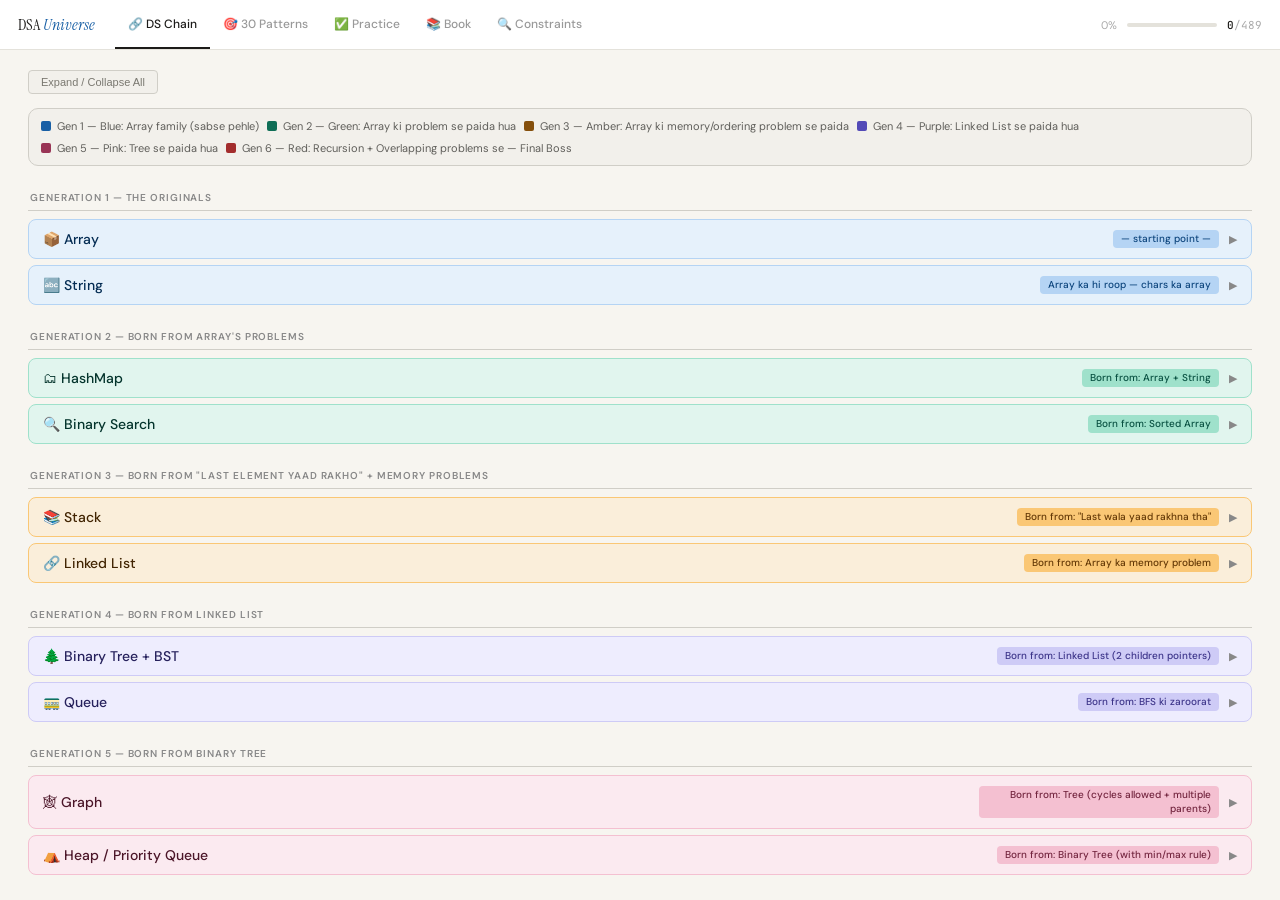
==== commit 49fad380: "updating notes" ====
--- a/dsa_universe.html
+++ b/dsa_universe.html
@@ -265,6 +265,90 @@
 .gr-item{display:flex;align-items:flex-start;gap:8px;padding:8px 10px;background:var(--sfc2);border-radius:7px;border:0.5px solid var(--bd);font-size:12px;color:var(--mu);line-height:1.5}
 .gr-icon{font-size:14px;flex-shrink:0}
 .gr-item strong{color:var(--tx);font-weight:600}
+/* ── BOOK PAGE ── */
+.book-layout{display:flex;flex:1;overflow:hidden}
+.book-sidebar{width:220px;flex-shrink:0;background:var(--sfc);border-right:1px solid var(--bd);display:flex;flex-direction:column;overflow:hidden}
+.book-sb-head{padding:8px 10px;border-bottom:1px solid var(--bd);flex-shrink:0;display:flex;flex-direction:column;gap:6px}
+.book-sb-inp{width:100%;background:var(--bg);border:1px solid var(--bd);border-radius:7px;padding:5px 9px;font-size:11px;font-family:'DM Sans',sans-serif;color:var(--tx);outline:none}
+.book-sb-inp:focus{border-color:var(--bd2)}.book-sb-inp::placeholder{color:#ccc}
+.book-type-btns{display:flex;gap:4px}
+.btb{flex:1;text-align:center;padding:4px;border-radius:5px;font-size:10px;font-weight:600;cursor:pointer;border:0.5px solid var(--bd);background:var(--bg);color:var(--mu);transition:all .12s;user-select:none}
+.btb:hover{background:var(--sfc2)}.btb.active{background:var(--tx);color:var(--bg);border-color:var(--tx)}
+.book-ch-list{overflow-y:auto;flex:1;padding:4px 6px 12px}
+.bch-sep{font-size:9px;font-weight:700;letter-spacing:.1em;text-transform:uppercase;color:var(--mu2);padding:10px 6px 3px;display:flex;align-items:center;gap:6px}
+.bch-sep-line{flex:1;height:1px;background:var(--bd)}
+.bch-item{display:flex;align-items:center;gap:6px;padding:5px 7px;border-radius:6px;cursor:pointer;border:1px solid transparent;margin-bottom:1px;transition:background .11s}
+.bch-item:hover{background:var(--sfc2)}.bch-item.active{border-color:var(--bd);background:var(--sfc2)}
+.bch-num{font-family:'JetBrains Mono',monospace;font-size:10px;color:var(--mu2);min-width:20px;flex-shrink:0}
+.bch-title{font-size:11px;font-weight:500;color:var(--mu);flex:1;line-height:1.2}
+.bch-item.active .bch-title,.bch-item:hover .bch-title{color:var(--tx)}
+.bch-item.ds.active{background:var(--g1b)}.bch-item.ds.active .bch-num{color:var(--g1)}
+.bch-item.algo.active{background:var(--g2b)}.bch-item.algo.active .bch-num{color:var(--g2)}
+
+.book-content-wrap{flex:1;overflow-y:auto;background:var(--bg)}
+.book-content{max-width:740px;margin:0 auto;padding:28px 28px 60px}
+/* typography */
+.book-content h2{font-family:'Instrument Serif',serif;font-size:22px;font-weight:600;color:var(--tx);margin:28px 0 10px;padding-bottom:8px;border-bottom:1px solid var(--bd)}
+.book-content h3{font-size:15px;font-weight:600;color:var(--tx);margin:20px 0 8px}
+.book-content h4{font-size:13px;font-weight:600;color:var(--mu);margin:14px 0 6px;text-transform:uppercase;letter-spacing:.05em}
+.book-content p{font-size:13px;color:var(--mu);line-height:1.8;margin-bottom:8px}
+.book-content strong{color:var(--tx);font-weight:600}
+.book-content em{color:var(--g3);font-style:normal;font-weight:500}
+.book-content ul{margin:8px 0 12px 16px}
+.book-content li{font-size:13px;color:var(--mu);line-height:1.7;margin-bottom:3px}
+.book-content li.num-li{list-style:decimal}
+.book-content code{font-family:'JetBrains Mono',monospace;font-size:11px;padding:1px 5px;background:var(--sfc2);border-radius:3px;border:0.5px solid var(--bd);color:var(--tx)}
+.book-content pre{background:var(--sfc);border:1px solid var(--bd);border-radius:10px;padding:14px 16px;margin:10px 0 14px;overflow-x:auto}
+.book-content pre code{background:none;border:none;padding:0;font-size:12px;color:var(--mu);line-height:1.7}
+.book-content hr{border:none;border-top:1px solid var(--bd);margin:16px 0}
+.book-content .arrow{color:var(--g1);font-weight:600}
+.book-content .ok{color:var(--g2)}
+.book-content .no{color:var(--g6)}
+.book-content .warn{color:var(--g3)}
+.book-content .ptr{color:var(--g1)}
+.book-content br.spacer{display:block;margin:4px 0;content:''}
+/* Beautiful tables */
+.tbl-wrap{overflow-x:auto;margin:16px 0;border-radius:10px;border:1px solid var(--bd);box-shadow:0 1px 4px rgba(0,0,0,.04)}
+.ds-table{width:100%;border-collapse:collapse;font-size:12px}
+.ds-table thead tr{background:var(--sfc2);border-bottom:1.5px solid var(--bd2)}
+.ds-table th{padding:9px 14px;text-align:left;font-weight:600;font-size:11px;letter-spacing:.04em;color:var(--mu);white-space:nowrap}
+.ds-table td{padding:8px 14px;border-bottom:0.5px solid var(--bd);color:var(--mu);line-height:1.5;vertical-align:top}
+.ds-table tbody tr:last-child td{border-bottom:none}
+.ds-table tbody tr:hover td{background:var(--sfc2)}
+.ds-table code{font-family:'JetBrains Mono',monospace;font-size:11px;padding:1px 5px;background:var(--sfc2);border:0.5px solid var(--bd);border-radius:3px}
+/* Complexity color badges */
+.ds-table .cx-fast{color:#0F6E56;font-weight:700;font-family:'JetBrains Mono',monospace}
+.ds-table .cx-fast::before{content:'';display:inline-block;width:6px;height:6px;border-radius:50%;background:#22c55e;margin-right:5px;vertical-align:middle}
+.ds-table .cx-log{color:#185FA5;font-weight:700;font-family:'JetBrains Mono',monospace}
+.ds-table .cx-log::before{content:'';display:inline-block;width:6px;height:6px;border-radius:50%;background:#60a5fa;margin-right:5px;vertical-align:middle}
+.ds-table .cx-nlog{color:#854F0B;font-weight:700;font-family:'JetBrains Mono',monospace}
+.ds-table .cx-nlog::before{content:'';display:inline-block;width:6px;height:6px;border-radius:50%;background:#f59e0b;margin-right:5px;vertical-align:middle}
+.ds-table .cx-n{color:#854F0B;font-weight:700;font-family:'JetBrains Mono',monospace}
+.ds-table .cx-n::before{content:'';display:inline-block;width:6px;height:6px;border-radius:50%;background:#f59e0b;margin-right:5px;vertical-align:middle}
+.ds-table .cx-n2{color:#A32D2D;font-weight:700;font-family:'JetBrains Mono',monospace}
+.ds-table .cx-n2::before{content:'';display:inline-block;width:6px;height:6px;border-radius:50%;background:#ef4444;margin-right:5px;vertical-align:middle}
+.ds-table .cx-exp{color:#7c3aed;font-weight:700;font-family:'JetBrains Mono',monospace}
+.ds-table .cx-exp::before{content:'';display:inline-block;width:6px;height:6px;border-radius:50%;background:#a78bfa;margin-right:5px;vertical-align:middle}
+
+/* Book chapter header */
+.book-ch-header{margin-bottom:24px;padding-bottom:16px;border-bottom:2px solid var(--bd)}
+.bch-type-badge{display:inline-block;font-size:10px;font-weight:600;letter-spacing:.08em;text-transform:uppercase;padding:2px 9px;border-radius:3px;margin-bottom:10px}
+.book-ch-title{font-family:'Instrument Serif',serif;font-size:30px;font-weight:600;color:var(--tx);line-height:1.2;margin-bottom:6px}
+.book-ch-sub{font-size:13px;color:var(--mu2)}
+
+/* Related patterns */
+.related-block{margin-top:32px;padding:14px 16px;border-radius:10px;background:var(--sfc);border:1px solid var(--bd)}
+.related-label{font-size:10px;font-weight:700;letter-spacing:.09em;text-transform:uppercase;color:var(--mu2);margin-bottom:8px}
+.related-chips{display:flex;flex-wrap:wrap;gap:5px}
+.related-chip{display:inline-flex;align-items:center;padding:4px 12px;border-radius:20px;font-size:11px;font-weight:600;border:0.5px solid;cursor:pointer;transition:all .13s}
+.related-chip:hover{filter:brightness(.93);transform:translateY(-1px)}
+
+/* Book nav */
+.book-nav{display:flex;align-items:center;gap:8px;margin-top:24px;padding-top:16px;border-top:1px solid var(--bd)}
+.bnav-btn{display:flex;align-items:center;gap:5px;padding:7px 13px;border-radius:7px;font-size:12px;font-weight:500;color:var(--mu);border:0.5px solid var(--bd);background:var(--sfc);cursor:pointer;transition:all .13s;user-select:none}
+.bnav-btn:hover{color:var(--tx);border-color:var(--bd2)}
+.bnav-sp{flex:1}
+
 ::-webkit-scrollbar{width:4px}::-webkit-scrollbar-track{background:transparent}::-webkit-scrollbar-thumb{background:var(--bd2);border-radius:2px}
 </style>
 </head>
@@ -275,6 +359,7 @@
     <div class="tb-tab active" id="tab-chain" onclick="showPage('chain',this)">🔗 DS Chain</div>
     <div class="tb-tab" id="tab-patterns" onclick="showPage('patterns',this)">🎯 30 Patterns</div>
     <div class="tb-tab" id="tab-practice" onclick="showPage('practice',this)">✅ Practice</div>
+    <div class="tb-tab" id="tab-book" onclick="showPage('book',this)">📚 Book</div>
     <div class="tb-tab" id="tab-constraints" onclick="showPage('constraints',this)">🔍 Constraints</div>
   </div>
   <div class="tb-sp"></div>
@@ -569,6 +654,26 @@
       </div>
       <div class="prob-scroll" id="prob-list"></div>
     </div>
+    <div class="page" id="page-book">
+      <div class="book-layout">
+        <!-- Book sidebar -->
+        <div class="book-sidebar" id="book-sidebar">
+          <div class="book-sb-head">
+            <input class="book-sb-inp" type="text" placeholder="chapter search..." oninput="filterBook(this.value)" id="book-q">
+            <div class="book-type-btns">
+              <div class="btb active" id="btb-all" onclick="setBType('all',this)">All</div>
+              <div class="btb" id="btb-ds" onclick="setBType('ds',this)">📦 DS</div>
+              <div class="btb" id="btb-algo" onclick="setBType('algo',this)">⚙️ Algo</div>
+            </div>
+          </div>
+          <div class="book-ch-list" id="book-ch-list"></div>
+        </div>
+        <!-- Book content -->
+        <div class="book-content-wrap">
+          <div class="book-content" id="book-content"></div>
+        </div>
+      </div>
+    </div>
     <div class="page" id="page-constraints">
       <div class="constraints-scroll" id="constraints-content"></div>
     </div>
@@ -822,7 +927,8 @@
   document.querySelectorAll('.tb-tab').forEach(t=>t.classList.remove('active'));el.classList.add('active');
   document.querySelectorAll('.page').forEach(p=>p.classList.remove('show'));
   document.getElementById('page-'+id).classList.add('show');
-  document.getElementById('sidebar').style.display=(id==='chain'||id==='constraints')?'none':'flex';
+  document.getElementById('sidebar').style.display=(id==='chain'||id==='constraints'||id==='book')?'none':'flex';
+  if(id==='book'){renderBookSidebar();renderBookContent();}
   if(id==='practice'){renderPracticeHeader();renderProbs();}
   if(id==='patterns')renderPatGrid();
   if(id==='constraints')renderConstraints();
@@ -1348,6 +1454,90 @@
 function chainToggleAll(){const chain=document.getElementById('page-chain');const bodies=chain.querySelectorAll('.ch-ds-body');const anyOpen=[...bodies].some(b=>b.classList.contains('show'));bodies.forEach(b=>b.classList.toggle('show',!anyOpen));chain.querySelectorAll('.ch-ds-header').forEach(h=>h.classList.toggle('open',!anyOpen));}
 function renderAll(){renderTopbar();renderSB();renderPracticeHeader();renderProbs();}
 
+
+// ── BOOK MODULE ──
+const BOOK_DATA = [{"id":"ds_0","num":"1","title":"CHAPTER 1 — Array","type":"ds","related":["Two Pointers","Sliding Window","Prefix Sum"],"html":"<br class=\"spacer\">\n<br class=\"spacer\">\n<h2>1.1 Array Kyu Banaya Gaya?</h2>\n<br class=\"spacer\">\n<p>Sochlo — tumhare paas 5 students ke marks store karne hain.</p>\n<br class=\"spacer\">\n<p><strong>Bina Array ke:</strong></p>\n<pre><code>int mark1 = 85;\nint mark2 = 90;\nint mark3 = 78;\nint mark4 = 95;\nint mark5 = 88;</code></pre>\n<br class=\"spacer\">\n<p>Yeh 5 students ke liye theek hai. 1000 students? 1000 alag variables?</p>\n<p>Aur agar tum loop lagana chahte ho? Nahi ho sakta.</p>\n<br class=\"spacer\">\n<p><strong>Array se:</strong></p>\n<pre><code>int marks[5] = {85, 90, 78, 95, 88};\nmarks[i]  // i koi bhi ho</code></pre>\n<br class=\"spacer\">\n<p><strong>Array ka simple purpose:</strong> Same type ke multiple items ko ek naam se, index se access karo.</p>\n<br class=\"spacer\">\n<hr>\n<br class=\"spacer\">\n<h2>1.2 Memory Mein Kaise Store Hota Hai?</h2>\n<br class=\"spacer\">\n<p>Yeh samajhna sabse important hai — yahi se har complexity nikaalti hai.</p>\n<br class=\"spacer\">\n<pre><code>RAM (Memory) ek badi bookshelf jaisi hai.\nHar shelf ka ek address hota hai: 1000, 1001, 1002...\n\nint arr[4] = {10, 20, 30, 40};\n\nAddress:  1000    1004    1008    1012\nValue:     10      20      30      40\n           ↑       ↑       ↑       ↑\n          [0]     [1]     [2]     [3]</code></pre>\n<br class=\"spacer\">\n<p><strong>Kyu 1000, 1004, 1008...? 4 ka gap kyu?</strong></p>\n<p><code>int</code> = 4 bytes jagah leta hai RAM mein.</p>\n<p>Isliye har element 4 addresses aage.</p>\n<br class=\"spacer\">\n<p><strong>Formula:</strong></p>\n<pre><code>arr[i] ka address = base_address + (i × element_size)\narr[2] = 1000 + (2 × 4) = 1008  ✅</code></pre>\n<br class=\"spacer\">\n<p><strong>Yahi O(1) access ka secret hai:</strong></p>\n<p>Computer directly calculate karta hai address — kisi se nahi poochta, koi loop nahi.</p>\n<br class=\"spacer\">\n<hr>\n<br class=\"spacer\">\n<h2>1.3 Operations aur Complexity</h2>\n<br class=\"spacer\">\n<h3>✅ Access — O(1) — Sabse Fast</h3>\n<br class=\"spacer\">\n<pre><code>arr[3] chahiye?\nAddress = 1000 + (3 × 4) = 1012\nDirect RAM se lo — 1 step.</code></pre>\n<br class=\"spacer\">\n<h3>✅ Search — O(n) — Linear</h3>\n<br class=\"spacer\">\n<pre><code>Value 30 kahan hai?\narr[0] = 10? No.\narr[1] = 20? No.\narr[2] = 30? Yes! ← 3 steps (worst case n steps)</code></pre>\n<br class=\"spacer\">\n<p>Koi shortcut nahi — har element check karna padta hai.</p>\n<br class=\"spacer\">\n<h3>❌ Insert Middle — O(n) — Slow, Kyun?</h3>\n<br class=\"spacer\">\n<p>Maan lo: <code>arr = [10, 20, 30, 40]</code> aur tumhe index 1 pe <code>15</code> daalna hai.</p>\n<br class=\"spacer\">\n<pre><code>Pehle: [10, 20, 30, 40]\nTarget: [10, 15, 20, 30, 40]\n\nStep 1: 40 ko index 4 pe shift karo  → [10, 20, 30, 40, 40]\nStep 2: 30 ko index 3 pe shift karo  → [10, 20, 30, 30, 40]\nStep 3: 20 ko index 2 pe shift karo  → [10, 20, 20, 30, 40]\nStep 4: 15 ko index 1 pe daalo       → [10, 15, 20, 30, 40]</code></pre>\n<br class=\"spacer\">\n<p><strong>Worst case:</strong> Index 0 pe daalo <span class=\"arrow\">→</span> saare n elements shift karo <span class=\"arrow\">→</span> O(n).</p>\n<br class=\"spacer\">\n<h3>❌ Delete Middle — O(n) — Slow, Kyun?</h3>\n<br class=\"spacer\">\n<p><code>arr = [10, 20, 30, 40]</code> se index 1 (value 20) delete karo.</p>\n<br class=\"spacer\">\n<pre><code>Pehle:  [10, 20, 30, 40]\nTarget: [10, 30, 40]\n\nStep 1: arr[1] = arr[2] → [10, 30, 30, 40]\nStep 2: arr[2] = arr[3] → [10, 30, 40, 40]\nStep 3: size--           → [10, 30, 40]</code></pre>\n<br class=\"spacer\">\n<p>Array contiguous rehna chahiye — gap nahi hoga.</p>\n<p>Isliye gap fill karne ke liye shift karna padta hai <span class=\"arrow\">→</span> O(n).</p>\n<br class=\"spacer\">\n<h3>Summary Table</h3>\n<br class=\"spacer\">\n<div class=\"tbl-wrap\"><table class=\"ds-table\"><thead><tr><th>Operation</th><th>Time</th><th>Space</th><th>Reason</th></tr></thead><tbody><tr><td class=\"\">Access <code>arr[i]</code></td><td class=\"cx-fast\">O(1)</td><td class=\"cx-fast\">O(1)</td><td class=\"\">Direct address calculate</td></tr><tr><td class=\"\">Search (unsorted)</td><td class=\"cx-n\">O(n)</td><td class=\"cx-fast\">O(1)</td><td class=\"\">Har element check</td></tr><tr><td class=\"\">Search (sorted)</td><td class=\"cx-log\">O(log n)</td><td class=\"cx-fast\">O(1)</td><td class=\"\">Binary search</td></tr><tr><td class=\"\">Insert (end)</td><td class=\"cx-fast\">O(1) amortized</td><td class=\"cx-fast\">O(1)</td><td class=\"\">Bas daalo</td></tr><tr><td class=\"\">Insert (middle)</td><td class=\"cx-n\">O(n)</td><td class=\"cx-fast\">O(1)</td><td class=\"\">Shift karna padta hai</td></tr><tr><td class=\"\">Delete (end)</td><td class=\"cx-fast\">O(1)</td><td class=\"cx-fast\">O(1)</td><td class=\"\">Bas size--</td></tr><tr><td class=\"\">Delete (middle)</td><td class=\"cx-n\">O(n)</td><td class=\"cx-fast\">O(1)</td><td class=\"\">Shift karna padta hai</td></tr></tbody></table></div>\n<br class=\"spacer\">\n<p><strong>Total Space:</strong> O(n) — n elements store karte hain.</p>\n<br class=\"spacer\">\n<hr>\n<br class=\"spacer\">\n<h2>1.4 Real Problems Jo Face Karte Hain</h2>\n<br class=\"spacer\">\n<h3>Problem 1: Fixed Size — Pehle se Declare Karna Padta Hai</h3>\n<br class=\"spacer\">\n<pre><code>int arr[100];  // 100 fix kar diya</code></pre>\n<br class=\"spacer\">\n<ul>\n<li>100 se zyada elements aaye? <strong>Overflow</strong> — crash ya data loss.</li>\n<li>Sirf 10 elements aaye? <strong>90 slots waste</strong> — memory bhi ghum rahi hai khaali.</li>\n</ul>\n<br class=\"spacer\">\n<p><strong>Dynamic Array (Java ArrayList, C++ vector) ne thoda fix kiya:</strong></p>\n<pre><code>Internally 2x resize karte hain:\nSize 4 → full → naya 8 ka array banao → sab copy karo → purana delete karo</code></pre>\n<p>Resize O(n) hai lekin rarely hota hai <span class=\"arrow\">→</span> <strong>Amortized O(1) insert at end</strong>.</p>\n<br class=\"spacer\">\n<h3>Problem 2: Contiguous Memory Ki Requirement</h3>\n<br class=\"spacer\">\n<p>10,000 elements ka array chahiye?</p>\n<p>RAM mein 10,000 continuous free addresses hone chahiye.</p>\n<br class=\"spacer\">\n<p>Agar 5000 + 5000 free hai — lekin alag alag jagah — <strong>Array nahi banega</strong>.</p>\n<br class=\"spacer\">\n<h3>Problem 3: Insert/Delete Bahut Costly</h3>\n<br class=\"spacer\">\n<p>Agar tumhara program mein insert/delete zyada hai aur access kam:</p>\n<p>Array ek wrong choice hai.</p>\n<br class=\"spacer\">\n<hr>\n<br class=\"spacer\">\n<h2>1.5 Array Kab Use Karein, Kab Nahi</h2>\n<br class=\"spacer\">\n<div class=\"tbl-wrap\"><table class=\"ds-table\"><thead><tr><th>Use Array ✅</th><th>Array Mat Use Karo ❌</th></tr></thead><tbody><tr><td class=\"\">Fast random access chahiye</td><td class=\"\">Insert/Delete middle mein zyada</td></tr><tr><td class=\"\">Size pehle se pata ho</td><td class=\"\">Size unpredictable ho</td></tr><tr><td class=\"\">Memory efficient chahiye</td><td class=\"\">Memory fragmentation problem ho</td></tr><tr><td class=\"\">Sorting/Binary Search karni ho</td><td class=\"\">Frequent resize ho</td></tr></tbody></table></div>\n<br class=\"spacer\">\n<hr>\n<br class=\"spacer\">\n<h2>👉 Array ka Problem <span class=\"arrow\">→</span> Linked List Ka Janam</h2>\n<br class=\"spacer\">\n<p><strong>Core problem:</strong> Fixed size + Insert/Delete O(n) (shift karna padta hai).</p>\n<br class=\"spacer\">\n<p><strong>Solution ka idea:</strong></p>\n<p>\"Kya main elements ko alag alag jagah store kar sakta hoon?</p>\n<p>Har element ko bas yeh pata ho ki agla element kahan hai?\"</p>\n<br class=\"spacer\">\n<p>Yahi <strong>Linked List</strong> hai.</p>\n<br class=\"spacer\">\n<hr>\n<hr>\n<br class=\"spacer\">\n<br class=\"spacer\">"},{"id":"ds_1","num":"2","title":"CHAPTER 2 — Linked List","type":"ds","related":["Fast and Slow Pointers","Linked List: In-Place Manipulation"],"html":"<br class=\"spacer\">\n<br class=\"spacer\">\n<h2>2.1 Array Ki Problem <span class=\"arrow\">→</span> Linked List Ka Janam</h2>\n<br class=\"spacer\">\n<p>Array mein 2 badi problems thi:</p>\n<li class=\"num-li\"><strong>Contiguous memory</strong> — badi arrays ke liye ek saath itni jagah chahiye</li>\n<li class=\"num-li\"><strong>Shift operation</strong> — insert/delete mein O(n)</li>\n<br class=\"spacer\">\n<p><strong>Linked List ka idea:</strong></p>\n<br class=\"spacer\">\n<p>> \"Elements ko kahin bhi RAM mein rakh do.</p>\n<p>> Har element ko ek <strong>pointer</strong> do jo bataye —</p>\n<p>> 'mera agla element is address pe hai.'\"</p>\n<br class=\"spacer\">\n<hr>\n<br class=\"spacer\">\n<h2>2.2 Memory Mein Kaise Store Hota Hai?</h2>\n<br class=\"spacer\">\n<pre><code>Array (Contiguous):\n[1000][1004][1008][1012]\n  10    20    30    40\n\nLinked List (Scattered):\nAddress 1000:  [10 | →2500]   (data=10, next=2500)\nAddress 2500:  [20 | →1300]   (data=20, next=1300)\nAddress 1300:  [30 | →4000]   (data=30, next=4000)\nAddress 4000:  [40 | NULL]    (data=40, next=NULL = end)</code></pre>\n<br class=\"spacer\">\n<p>Har <strong>Node</strong> ke 2 parts:</p>\n<ul>\n<li><code>data</code> — actual value</li>\n<li><code>next</code> — agले node ka address (pointer)</li>\n</ul>\n<br class=\"spacer\">\n<p><strong>Head</strong> = pehle node ka address. Sirf yahi yaad rakhna hai.</p>\n<br class=\"spacer\">\n<hr>\n<br class=\"spacer\">\n<h2>2.3 Singly vs Doubly vs Circular</h2>\n<br class=\"spacer\">\n<h3>Singly Linked List</h3>\n<pre><code>HEAD → [10|→] → [20|→] → [30|→] → [40|NULL]</code></pre>\n<ul>\n<li>Ek direction only (aage)</li>\n<li>Reverse traverse: <strong>Impossible</strong> bina reverse kiye</li>\n<li>Space: har node mein <strong>1 pointer</strong></li>\n</ul>\n<br class=\"spacer\">\n<h3>Doubly Linked List</h3>\n<pre><code>NULL ← [←|10|→] ↔ [←|20|→] ↔ [←|30|→] ↔ [←|40|→] → NULL\n        HEAD                                  TAIL</code></pre>\n<ul>\n<li>Dono directions (aage + peeche)</li>\n<li>Reverse traverse: <strong>O(1)</strong> from any node</li>\n<li>Space: har node mein <strong>2 pointers</strong> (zyada overhead)</li>\n</ul>\n<br class=\"spacer\">\n<h3>Circular Linked List</h3>\n<pre><code>→ [10|→] → [20|→] → [30|→] → [40|→] →\n↑_________________________________________↑\n(last ka next = head)</code></pre>\n<ul>\n<li>Koi NULL nahi — loop hai</li>\n<li>Use: Round-robin scheduling, Music player (repeat mode)</li>\n</ul>\n<br class=\"spacer\">\n<hr>\n<br class=\"spacer\">\n<h2>2.4 Operations aur Complexity</h2>\n<br class=\"spacer\">\n<h3>Access — O(n) — Kyun Slow?</h3>\n<br class=\"spacer\">\n<pre><code>3rd element chahiye?\nHead se shuro karo:\nNode 1 → Node 2 → Node 3 ← yahan pahunche\n\nDirect jump nahi — ek ek karke chalte hain.\nWorst case: last element → n steps → O(n)</code></pre>\n<br class=\"spacer\">\n<p><strong>Array se comparison:</strong></p>\n<p>Array: <code>arr[3]</code> <span class=\"arrow\">→</span> direct address calculate <span class=\"arrow\">→</span> O(1)</p>\n<p>LL: Head se chalke 3 hops <span class=\"arrow\">→</span> O(n)</p>\n<br class=\"spacer\">\n<p><strong>Yeh linked list ki sabse badi weakness hai.</strong></p>\n<br class=\"spacer\">\n<h3>Insert at Head — O(1) — Kyun Fast?</h3>\n<br class=\"spacer\">\n<pre><code>Pehle: HEAD → [20] → [30] → NULL\nNaya node [10] daalna hai at head:\n\nStep 1: [10|→] banao, next = current HEAD (20 ka address)\nStep 2: HEAD = 10 ka address\n\nHead → [10] → [20] → [30] → NULL ✅\nSirf 2 operations — size kitna bhi ho, 2 hi steps.</code></pre>\n<br class=\"spacer\">\n<h3>Insert at Tail — Singly: O(n), Doubly: O(1)</h3>\n<br class=\"spacer\">\n<pre><code>Singly: Head se chalke tail tak jao — O(n)\nDoubly/Singly with tail pointer: Direct tail.next update — O(1)</code></pre>\n<br class=\"spacer\">\n<p><strong>Lesson:</strong> Ek extra <strong>tail pointer</strong> maintain karo <span class=\"arrow\">→</span> tail insert O(1) ho jaata hai.</p>\n<br class=\"spacer\">\n<h3>Insert in Middle — O(n) — Kyun?</h3>\n<br class=\"spacer\">\n<pre><code>Position 3 pe daalna hai:\n→ Pehle position 2 pe pahuncho (yeh O(n) hai — traverse karo)\n→ Phir pointers update karo (O(1))\n\nTotal: O(n) traverse + O(1) insert = O(n)</code></pre>\n<br class=\"spacer\">\n<p><strong>Array se comparison:</strong></p>\n<p>Array: O(n) — shift karna padta tha</p>\n<p>LL: O(n) — traverse karna padta hai</p>\n<p><strong>Dono O(n) hain, lekin reason alag hai!</strong></p>\n<br class=\"spacer\">\n<p>LL ka advantage: <strong>Actual insert sirf pointer change</strong> — koi shifting nahi.</p>\n<p>Agar pointer pehle se pata ho <span class=\"arrow\">→</span> LL insert = O(1). Array mein kabhi nahi.</p>\n<br class=\"spacer\">\n<h3>Delete — Same logic as Insert</h3>\n<br class=\"spacer\">\n<div class=\"tbl-wrap\"><table class=\"ds-table\"><thead><tr><th>Operation</th><th>Singly LL</th><th>Doubly LL</th><th>Reason</th></tr></thead><tbody><tr><td class=\"\">Insert at Head</td><td class=\"cx-fast\">O(1)</td><td class=\"cx-fast\">O(1)</td><td class=\"\">Sirf head update</td></tr><tr><td class=\"\">Insert at Tail</td><td class=\"cx-n\">O(n)</td><td class=\"cx-fast\">O(1)</td><td class=\"\">Tail pointer ho toh O(1)</td></tr><tr><td class=\"\">Insert at Middle</td><td class=\"cx-n\">O(n)</td><td class=\"cx-n\">O(n)</td><td class=\"\">Traverse karna padta hai</td></tr><tr><td class=\"\">Delete at Head</td><td class=\"cx-fast\">O(1)</td><td class=\"cx-fast\">O(1)</td><td class=\"\">Head ko aage badhao</td></tr><tr><td class=\"\">Delete at Tail</td><td class=\"cx-n\">O(n)</td><td class=\"cx-fast\">O(1)</td><td class=\"\">Doubly mein prev se delete</td></tr><tr><td class=\"\">Delete at Middle</td><td class=\"cx-n\">O(n)</td><td class=\"cx-n\">O(n)</td><td class=\"\">Traverse required</td></tr><tr><td class=\"\">Access <code>i</code>th</td><td class=\"cx-n\">O(n)</td><td class=\"cx-n\">O(n)</td><td class=\"\">No random access</td></tr><tr><td class=\"\">Search</td><td class=\"cx-n\">O(n)</td><td class=\"cx-n\">O(n)</td><td class=\"\">Linear scan</td></tr></tbody></table></div>\n<br class=\"spacer\">\n<p><strong>Space per node:</strong> Singly = data + 1 pointer, Doubly = data + 2 pointers</p>\n<br class=\"spacer\">\n<hr>\n<br class=\"spacer\">\n<h2>2.5 Linked List Ki Apni Problems</h2>\n<br class=\"spacer\">\n<h3>Problem 1: No Random Access</h3>\n<p>Index se direct access nahi <span class=\"arrow\">→</span> O(n) har baar.</p>\n<p>Binary search bhi impossible (index nahi hai).</p>\n<br class=\"spacer\">\n<h3>Problem 2: Extra Memory (Pointer Overhead)</h3>\n<pre><code>Array: 4 bytes per int\nSingly LL: 4 bytes data + 8 bytes pointer = 12 bytes per node\nDoubly LL: 4 bytes data + 16 bytes pointers = 20 bytes per node</code></pre>\n<p>3x–5x memory zyada lag sakti hai.</p>\n<br class=\"spacer\">\n<h3>Problem 3: Cache Unfriendly</h3>\n<pre><code>Array: Elements ek saath hain → CPU cache mein ek saath aate hain (fast)\nLL: Elements scattered → CPU baar baar RAM se fetch karta hai (slow)</code></pre>\n<p>Modern CPUs ke liye Array practically LL se zyada fast hoti hai — even O(n) mein.</p>\n<br class=\"spacer\">\n<h3>Problem 4: No Direct Backward Traversal (Singly)</h3>\n<p>Peeche jaana ho? Singly LL mein impossible bina reverse kiye.</p>\n<br class=\"spacer\">\n<hr>\n<br class=\"spacer\">\n<h2>👉 Linked List Ka Use <span class=\"arrow\">→</span> Stack aur Queue</h2>\n<br class=\"spacer\">\n<p>Linked List ek general-purpose structure hai.</p>\n<p>Lekin kuch problems sirf ek specific pattern mein access maangti hain:</p>\n<br class=\"spacer\">\n<ul>\n<li>Sirf top se insert/delete** <span class=\"arrow\">→</span> Stack (LIFO)</li>\n<li>Ek end se insert, doosre se delete** <span class=\"arrow\">→</span> Queue (FIFO)</li>\n</ul>\n<br class=\"spacer\">\n<p>Yeh restrictions actually <strong>useful</strong> hain — simple aur fast operations guarantee karte hain.</p>\n<br class=\"spacer\">\n<hr>\n<hr>\n<br class=\"spacer\">\n<br class=\"spacer\">"},{"id":"ds_2","num":"3","title":"CHAPTER 3 — Stack","type":"ds","related":["Stacks"],"html":"<br class=\"spacer\">\n<br class=\"spacer\">\n<h2>3.1 Linked List Se Stack Kyu Nikla?</h2>\n<br class=\"spacer\">\n<p>Bahut saari real problems mein ek pattern hota hai:</p>\n<br class=\"spacer\">\n<p>> \"Jo element <strong>sabse last aaya</strong>, usse <strong>sabse pehle</strong> use karo.\"</p>\n<br class=\"spacer\">\n<p>Examples:</p>\n<ul>\n<li>Browser Back button — last visited page pehle</li>\n<li>Ctrl+Z (Undo) — last action pehle undo</li>\n<li>Function calls — last called function pehle return karta hai</li>\n<li>Parentheses matching — last opened bracket pehle close hona chahiye</li>\n</ul>\n<br class=\"spacer\">\n<p><strong>Array ya LL se yeh sab hota — lekin galti ke chances zyada.</strong></p>\n<p>Stack ek <em>restricted</em> structure hai jo sirf LIFO operations allow karta hai.</p>\n<br class=\"spacer\">\n<hr>\n<br class=\"spacer\">\n<h2>3.2 LIFO Kya Hota Hai?</h2>\n<br class=\"spacer\">\n<p><strong>LIFO = Last In, First Out</strong></p>\n<br class=\"spacer\">\n<div class=\"tbl-wrap\"><table class=\"ds-table\"><thead><tr><th>30</th><th><span class=\"arrow\">←</span> TOP (sirf yahan se add/remove hota hai)</th></tr></thead><tbody><tr><td class=\"\">10</td></tr><tr><td class=\"\">___________</td></tr></tbody></table></div>\n<pre><code>Stack ek plate ki stack jaisi hai:\n        ___________\n\npush(10) → [10]\npush(20) → [10, 20]\npush(30) → [10, 20, 30]\npop()    → 30 nikla, [10, 20]\npop()    → 20 nikla, [10]\npeek()   → 10 (dekho, nikalo mat)</code></pre>\n<br class=\"spacer\">\n<p><strong>Key Rule:</strong> Sirf TOP se access. Neeche kya hai — nahi jaante directly.</p>\n<br class=\"spacer\">\n<hr>\n<br class=\"spacer\">\n<h2>3.3 Operations aur Complexity</h2>\n<br class=\"spacer\">\n<h3>Push — O(1)</h3>\n<br class=\"spacer\">\n<pre><code>Top pe add karo.\nLinked List: New node banao, head update karo → O(1)\nArray: arr[top++] = value → O(1)</code></pre>\n<br class=\"spacer\">\n<h3>Pop — O(1)</h3>\n<br class=\"spacer\">\n<pre><code>Top se remove karo.\nLinked List: Head ko aage badhao → O(1)\nArray: return arr[top--] → O(1)</code></pre>\n<br class=\"spacer\">\n<h3>Peek / Top — O(1)</h3>\n<br class=\"spacer\">\n<pre><code>Top dekho, remove mat karo.\narr[top] ya head.data → O(1)</code></pre>\n<br class=\"spacer\">\n<h3>Search — O(n)</h3>\n<br class=\"spacer\">\n<pre><code>Stack mein specific element dhundna hai?\nTop se neeche ek ek pop karo → O(n)\n(Yeh anti-pattern hai, generally stack pe search nahi karte)</code></pre>\n<br class=\"spacer\">\n<div class=\"tbl-wrap\"><table class=\"ds-table\"><thead><tr><th>Operation</th><th>Time</th><th>Space</th><th>Notes</th></tr></thead><tbody><tr><td class=\"\">push(x)</td><td class=\"cx-fast\">O(1)</td><td class=\"cx-fast\">O(1)</td><td class=\"\">Top pe add</td></tr><tr><td class=\"\">pop()</td><td class=\"cx-fast\">O(1)</td><td class=\"cx-fast\">O(1)</td><td class=\"\">Top se remove</td></tr><tr><td class=\"\">peek()</td><td class=\"cx-fast\">O(1)</td><td class=\"cx-fast\">O(1)</td><td class=\"\">Top dekho only</td></tr><tr><td class=\"\">isEmpty()</td><td class=\"cx-fast\">O(1)</td><td class=\"cx-fast\">O(1)</td><td class=\"\">Top == -1 ya null?</td></tr><tr><td class=\"\">Search</td><td class=\"cx-n\">O(n)</td><td class=\"cx-fast\">O(1)</td><td class=\"\">Anti-pattern</td></tr></tbody></table></div>\n<br class=\"spacer\">\n<p><strong>Total Space:</strong> O(n) — n elements stored.</p>\n<br class=\"spacer\">\n<hr>\n<br class=\"spacer\">\n<h2>3.4 Stack Ke Real-World Use Cases</h2>\n<br class=\"spacer\">\n<h3>Use Case 1: Parentheses Matching</h3>\n<pre><code>\"({[]})\" — valid hai ya nahi?\n\n'(' → push\n'{' → push\n'[' → push\n']' → pop → '[' match ✅\n'}' → pop → '{' match ✅\n')' → pop → '(' match ✅\nStack empty → valid ✅</code></pre>\n<br class=\"spacer\">\n<h3>Use Case 2: Function Call Stack</h3>\n<div class=\"tbl-wrap\"><table class=\"ds-table\"><thead><tr><th>bar()</th><th><span class=\"arrow\">←</span> currently executing</th></tr></thead><tbody><tr><td class=\"\">main()</td></tr></tbody></table></div>\n<pre><code>main() calls foo() calls bar()\n\nCall Stack:\n\nbar() return → pop\nfoo() resume → pop\nmain() resume → done</code></pre>\n<br class=\"spacer\">\n<p>Recursion bhi isi call stack pe depend karti hai.</p>\n<br class=\"spacer\">\n<h3>Use Case 3: Undo/Redo</h3>\n<pre><code>Actions: type \"H\" → type \"i\" → delete\n\nUndo Stack: [type \"H\", type \"i\", delete]\nCtrl+Z → pop \"delete\" → undo\nCtrl+Z → pop \"type i\" → undo</code></pre>\n<br class=\"spacer\">\n<h3>Use Case 4: DFS (Depth First Search)</h3>\n<pre><code>Iterative DFS bhi stack use karta hai:\nStack mein neighbors push karo\nPop karo → explore karo → push uske neighbors</code></pre>\n<br class=\"spacer\">\n<hr>\n<br class=\"spacer\">\n<h2>👉 Stack LIFO Tha <span class=\"arrow\">→</span> Queue FIFO Chahiye Thi</h2>\n<br class=\"spacer\">\n<p>Stack mein jo last aaya woh pehle gaya.</p>\n<p>Lekin real life mein zyada cases FIFO ke hain:</p>\n<br class=\"spacer\">\n<ul>\n<li>Bank queue — jo pehle aaya woh pehle serve hoga</li>\n<li>Print queue — jo document pehle submit hua woh pehle print</li>\n<li>BFS traversal — level by level, pehle aaye nodes pehle process</li>\n</ul>\n<br class=\"spacer\">\n<p><strong>Queue = FIFO structure.</strong></p>\n<br class=\"spacer\">\n<hr>\n<hr>\n<br class=\"spacer\">\n<br class=\"spacer\">"},{"id":"ds_3","num":"4","title":"CHAPTER 4 — Queue","type":"ds","related":["Tree Breadth-First Search","Graphs"],"html":"<br class=\"spacer\">\n<br class=\"spacer\">\n<h2>4.1 Stack LIFO Tha, Queue FIFO Kyu Chahiye?</h2>\n<br class=\"spacer\">\n<p>Stack mein last inserted element pehle nikalta tha.</p>\n<p>Queue mein <strong>first inserted element pehle nikalta hai</strong> — jaise real life ki line/queue.</p>\n<br class=\"spacer\">\n<pre><code>Queue:\nFRONT → [10] [20] [30] [40] ← REAR\n\nenqueue(50) → REAR pe add:\nFRONT → [10] [20] [30] [40] [50] ← REAR\n\ndequeue() → FRONT se remove:\nFRONT → [20] [30] [40] [50] ← REAR\nValue 10 return hui</code></pre>\n<br class=\"spacer\">\n<hr>\n<br class=\"spacer\">\n<h2>4.2 Types — Simple, Circular, Deque, Priority</h2>\n<br class=\"spacer\">\n<h3>Simple Queue</h3>\n<pre><code>FRONT [10 → 20 → 30 → 40] REAR</code></pre>\n<p><strong>Problem:</strong> Array mein implement karo toh FRONT aage badhta jaata hai.</p>\n<pre><code>Dequeue karte karte:\n[_, _, _, 40]  ← FRONT moved to index 3</code></pre>\n<p>Index 0,1,2 waste ho gaye lekin add nahi kar sakte (REAR already end pe hai).</p>\n<p><strong>Space waste!</strong></p>\n<br class=\"spacer\">\n<h3>Circular Queue — Simple Queue Ki Problem Fix</h3>\n<pre><code>Array ko circle ki tarah treat karo:\nIndex: 0  1  2  3  4\n       [_][_][30][40][_]\n             ↑         ↑\n           FRONT      REAR\n\nDequeue → FRONT = (FRONT+1) % size\nEnqueue → REAR = (REAR+1) % size\n\nAgar REAR end pe pahuncha → wrap around to 0</code></pre>\n<p><strong>No wasted space!</strong> Used: <code>(REAR - FRONT + size) % size</code></p>\n<br class=\"spacer\">\n<h3>Deque (Double Ended Queue)</h3>\n<pre><code>← [10] [20] [30] [40] →\n   ↑                 ↑\n FRONT             REAR\n\nDono ends se insert aur delete allowed.</code></pre>\n<p><strong>Use cases:</strong> Sliding Window Maximum (deque use karke), Palindrome check</p>\n<br class=\"spacer\">\n<h3>Priority Queue</h3>\n<pre><code>Normal Queue: FIFO — order of arrival\nPriority Queue: Highest priority pehle nikle\n\nInsert: [Task C (priority 1), Task A (priority 3), Task B (priority 2)]\nDequeue order: Task A (3) → Task B (2) → Task C (1)</code></pre>\n<p><strong>Internally Heap use karta hai</strong> (Chapter 9 mein detail).</p>\n<br class=\"spacer\">\n<hr>\n<br class=\"spacer\">\n<h2>4.3 Operations aur Complexity</h2>\n<br class=\"spacer\">\n<div class=\"tbl-wrap\"><table class=\"ds-table\"><thead><tr><th>Operation</th><th>Array Queue</th><th>Linked List Queue</th><th>Priority Queue</th></tr></thead><tbody><tr><td class=\"\">enqueue</td><td class=\"cx-fast\">O(1)</td><td class=\"cx-fast\">O(1)</td><td class=\"cx-log\">O(log n)</td></tr><tr><td class=\"\">dequeue</td><td class=\"cx-fast\">O(1) circular</td><td class=\"cx-fast\">O(1)</td><td class=\"cx-log\">O(log n)</td></tr><tr><td class=\"\">peek (front)</td><td class=\"cx-fast\">O(1)</td><td class=\"cx-fast\">O(1)</td><td class=\"cx-fast\">O(1)</td></tr><tr><td class=\"\">isEmpty</td><td class=\"cx-fast\">O(1)</td><td class=\"cx-fast\">O(1)</td><td class=\"cx-fast\">O(1)</td></tr><tr><td class=\"\">Search</td><td class=\"cx-n\">O(n)</td><td class=\"cx-n\">O(n)</td><td class=\"cx-n\">O(n)</td></tr></tbody></table></div>\n<br class=\"spacer\">\n<p><strong>Total Space:</strong> O(n)</p>\n<br class=\"spacer\">\n<hr>\n<br class=\"spacer\">\n<h2>4.4 Queue Ke Real-World Use Cases</h2>\n<br class=\"spacer\">\n<h3>BFS (Breadth First Search)</h3>\n<pre><code>Graph mein level-by-level explore karo:\nVisited: {}\nQueue: [A]\n\nStep 1: Dequeue A → visit → enqueue B, C → Queue: [B, C]\nStep 2: Dequeue B → visit → enqueue D → Queue: [C, D]\nStep 3: Dequeue C → visit → Queue: [D]\n...\n\nYahi BFS hai — Queue se O(V+E) traversal.</code></pre>\n<br class=\"spacer\">\n<h3>CPU Scheduling, Print Queue, Network Packets</h3>\n<br class=\"spacer\">\n<hr>\n<br class=\"spacer\">\n<h2>👉 Queue ki Limitation <span class=\"arrow\">→</span> Fast Lookup Chahiye</h2>\n<br class=\"spacer\">\n<p>Queue mein sirf FIFO order mein access ho sakta hai.</p>\n<p>Kisi specific element ko directly access karna — O(n) scan.</p>\n<br class=\"spacer\">\n<p>\"Kya 'Rahul' queue mein hai?\" <span class=\"arrow\">→</span> Pura scan karo <span class=\"arrow\">→</span> O(n).</p>\n<br class=\"spacer\">\n<p>Agar tumhe <strong>key se instant O(1) lookup</strong> chahiye <span class=\"arrow\">→</span> <strong>Hash Table</strong>.</p>\n<br class=\"spacer\">\n<hr>\n<hr>\n<br class=\"spacer\">\n<br class=\"spacer\">"},{"id":"ds_4","num":"5","title":"CHAPTER 5 — Hash Table","type":"ds","related":["HashMaps"],"html":"<br class=\"spacer\">\n<br class=\"spacer\">\n<h2>5.1 Problem Jo Hash Table Solve Karta Hai</h2>\n<br class=\"spacer\">\n<p>Array mein index se O(1) access tha — lekin index number hona chahiye tha.</p>\n<pre><code>marks[3] = 95  ← 3 ek integer index hai</code></pre>\n<br class=\"spacer\">\n<p>Real world mein index integer nahi hoti:</p>\n<ul>\n<li>Student ID \"STU_4521\" ke marks dhundho <span class=\"arrow\">→</span> Array se nahi ho sakta</li>\n<li>\"apple\" kitni baar aaya text mein <span class=\"arrow\">→</span> String key hai</li>\n<li>Username \"rahul123\" exist karta hai? <span class=\"arrow\">→</span> String key</li>\n</ul>\n<br class=\"spacer\">\n<p><strong>Hash Table ka magic:</strong> Koi bhi key (string, number) do <span class=\"arrow\">→</span> O(1) access.</p>\n<br class=\"spacer\">\n<hr>\n<br class=\"spacer\">\n<h2>5.2 Hash Function Kya Hoti Hai?</h2>\n<br class=\"spacer\">\n<p><strong>Hash Function:</strong> Key <span class=\"arrow\">→</span> Integer Index convert karti hai.</p>\n<br class=\"spacer\">\n<pre><code>hash(\"name\")  → 3  → arr[3] = \"Rahul\"\nhash(\"age\")   → 7  → arr[7] = 21\nhash(\"city\")  → 1  → arr[1] = \"Mumbai\"</code></pre>\n<br class=\"spacer\">\n<p><strong>Good hash function ke properties:</strong></p>\n<li class=\"num-li\">Same key <span class=\"arrow\">→</span> hamesha same index (deterministic)</li>\n<li class=\"num-li\">Different keys <span class=\"arrow\">→</span> different indices (as much as possible)</li>\n<li class=\"num-li\">Fast to compute — O(1)</li>\n<li class=\"num-li\">Uniform distribution — sab indices equally use hon</li>\n<br class=\"spacer\">\n<p><strong>Simple example (string key):</strong></p>\n<pre><code>hash(\"abc\") =\n  (97 × 31² + 98 × 31 + 99) % array_size\n  \n97 = 'a' ka ASCII, 98 = 'b', 99 = 'c'\n31 = prime number (good distribution ke liye)</code></pre>\n<br class=\"spacer\">\n<hr>\n<br class=\"spacer\">\n<h2>5.3 Collision Kya Hai? Kaise Handle Karein?</h2>\n<br class=\"spacer\">\n<p><strong>Collision:</strong> Do alag keys same index pe map ho jaayein.</p>\n<br class=\"spacer\">\n<pre><code>hash(\"abc\") = 5\nhash(\"xyz\") = 5  ← COLLISION! Dono same index!</code></pre>\n<br class=\"spacer\">\n<p>Yeh hona hi hai (Pigeonhole Principle — infinite keys, finite indices).</p>\n<br class=\"spacer\">\n<h3>Solution 1: Chaining (Linked List at each index)</h3>\n<br class=\"spacer\">\n<pre><code>arr[5] → [(\"abc\", value1)] → [(\"xyz\", value2)] → NULL\n\nHar index pe ek Linked List hai.\nSame index pe aaye? → LL mein add karo.</code></pre>\n<br class=\"spacer\">\n<p><strong>Complexity with chaining:</strong></p>\n<ul>\n<li>Best case: O(1) — ek hi element per bucket</li>\n<li>Average case: O(1 + load_factor) — load factor = n/m (elements / buckets)</li>\n<li>Worst case: O(n) — sab ek hi bucket mein</li>\n</ul>\n<br class=\"spacer\">\n<h3>Solution 2: Open Addressing (Linear Probing)</h3>\n<br class=\"spacer\">\n<pre><code>hash(\"abc\") = 5, arr[5] already taken\nTry arr[6] → taken\nTry arr[7] → empty! Yahan daalo.\n\n\"abc\" → arr[7]</code></pre>\n<br class=\"spacer\">\n<p><strong>Problem:</strong> Clustering — ek jagah bahut elements jam jaate hain.</p>\n<br class=\"spacer\">\n<p><strong>Better: Quadratic Probing</strong> <span class=\"arrow\">→</span> i², 2i², 3i² distance pe try karo</p>\n<p><strong>Even Better: Double Hashing</strong> <span class=\"arrow\">→</span> doosri hash function se jump size decide karo</p>\n<br class=\"spacer\">\n<hr>\n<br class=\"spacer\">\n<h2>5.4 Operations aur Complexity</h2>\n<br class=\"spacer\">\n<div class=\"tbl-wrap\"><table class=\"ds-table\"><thead><tr><th>Operation</th><th>Average Case</th><th>Worst Case</th><th>Reason</th></tr></thead><tbody><tr><td class=\"\">Insert</td><td class=\"cx-fast\">O(1)</td><td class=\"cx-n\">O(n)</td><td class=\"\">Worst: sab ek bucket mein</td></tr><tr><td class=\"\">Search</td><td class=\"cx-fast\">O(1)</td><td class=\"cx-n\">O(n)</td><td class=\"\">Worst: LL traverse</td></tr><tr><td class=\"\">Delete</td><td class=\"cx-fast\">O(1)</td><td class=\"cx-n\">O(n)</td><td class=\"\">Find + remove</td></tr></tbody></table></div>\n<br class=\"spacer\">\n<p><strong>Space:</strong> O(n) — n elements + overhead</p>\n<br class=\"spacer\">\n<p><strong>Load Factor = n/m</strong> (n = elements, m = bucket count)</p>\n<ul>\n<li>Load factor 0.7 ke baad <span class=\"arrow\">→</span> resize karo (double the buckets)</li>\n<li>Resize: O(n) — sab elements rehash karo</li>\n</ul>\n<br class=\"spacer\">\n<hr>\n<br class=\"spacer\">\n<h2>5.5 Hash Table Ki Limitations</h2>\n<br class=\"spacer\">\n<h3>1. No Ordering</h3>\n<pre><code>HashMap mein koi order nahi:\nInsert: \"banana\", \"apple\", \"cherry\"\nIteration order: random (implementation dependent)</code></pre>\n<p>\"Sab keys alphabetically print karo\" <span class=\"arrow\">→</span> HashMap se nahi directly.</p>\n<br class=\"spacer\">\n<h3>2. Range Queries Impossible</h3>\n<pre><code>\"25 se 30 age wale users dhundho\" → Hash Table slow hai.\nHash directly value dhundh sakta hai, range nahi.</code></pre>\n<br class=\"spacer\">\n<h3>3. Worst Case O(n)</h3>\n<p>Agar hash function poor hai ya bahut collisions hain <span class=\"arrow\">→</span> O(n).</p>\n<br class=\"spacer\">\n<h3>4. Hierarchical Data Represent Nahi Hota</h3>\n<p>Parent-child relationships <span class=\"arrow\">→</span> Tree chahiye.</p>\n<br class=\"spacer\">\n<hr>\n<br class=\"spacer\">\n<h2>👉 Hash Table ke Baad <span class=\"arrow\">→</span> Tree Structures</h2>\n<br class=\"spacer\">\n<p>Hash Table ne O(1) search diya, lekin ordering aur hierarchy nahi.</p>\n<br class=\"spacer\">\n<p>Real world mein hierarchical data bahut hai:</p>\n<ul>\n<li>File system (folders inside folders)</li>\n<li>Organization chart (CEO <span class=\"arrow\">→</span> Managers <span class=\"arrow\">→</span> Employees)</li>\n<li>Expression evaluation (<code>2 + 3 * 4</code> ka tree)</li>\n</ul>\n<br class=\"spacer\">\n<p>Aur <strong>sorted order mein search</strong> chahiye? <span class=\"arrow\">→</span> Binary Search Tree.</p>\n<br class=\"spacer\">\n<hr>\n<hr>\n<br class=\"spacer\">\n<br class=\"spacer\">"},{"id":"ds_5","num":"6","title":"CHAPTER 6 — Binary Tree","type":"ds","related":["Tree Breadth-First Search","Tree Depth-First Search"],"html":"<br class=\"spacer\">\n<br class=\"spacer\">\n<h2>6.1 Hash Table Ke Baad Tree Kyu?</h2>\n<br class=\"spacer\">\n<p>Hash Table O(1) tha lekin:</p>\n<ul>\n<li>No ordering</li>\n<li>No hierarchy</li>\n<li>Range queries impossible</li>\n</ul>\n<br class=\"spacer\">\n<p><strong>Tree</strong> ek hierarchical structure hai:</p>\n<pre><code>          CEO\n         /    \\\n       CTO    CFO\n      /   \\\n   Dev1   Dev2</code></pre>\n<br class=\"spacer\">\n<p>Har node ke <strong>children</strong> hain (0, 1, ya zyada).</p>\n<p>Node jiske koi parent nahi <span class=\"arrow\">→</span> <strong>Root</strong>.</p>\n<p>Node jiske koi children nahi <span class=\"arrow\">→</span> <strong>Leaf</strong>.</p>\n<br class=\"spacer\">\n<hr>\n<br class=\"spacer\">\n<h2>6.2 Tree Ki Terminology</h2>\n<br class=\"spacer\">\n<pre><code>              A          ← Root (Level 0)\n            /   \\\n           B     C       ← Level 1\n          / \\   / \\\n         D   E F   G     ← Level 2 (Leaves)</code></pre>\n<br class=\"spacer\">\n<div class=\"tbl-wrap\"><table class=\"ds-table\"><thead><tr><th>Term</th><th>Matlab</th></tr></thead><tbody><tr><td class=\"\"><strong>Root</strong></td><td class=\"\">Sabse upar ka node (A)</td></tr><tr><td class=\"\"><strong>Leaf</strong></td><td class=\"\">Koi child nahi (D, E, F, G)</td></tr><tr><td class=\"\"><strong>Parent</strong></td><td class=\"\">Upar wala (B is parent of D, E)</td></tr><tr><td class=\"\"><strong>Child</strong></td><td class=\"\">Neeche wala (D, E are children of B)</td></tr><tr><td class=\"\"><strong>Sibling</strong></td><td class=\"\">Same parent ke nodes (D and E)</td></tr><tr><td class=\"\"><strong>Height</strong></td><td class=\"\">Root se deepest leaf tak distance (2 here)</td></tr><tr><td class=\"\"><strong>Depth</strong></td><td class=\"\">Root se us node tak distance (D ka depth = 2)</td></tr><tr><td class=\"\"><strong>Subtree</strong></td><td class=\"\">Koi node aur uske saare descendants</td></tr></tbody></table></div>\n<br class=\"spacer\">\n<hr>\n<br class=\"spacer\">\n<h2>6.3 Binary Tree Kya Special Hai?</h2>\n<br class=\"spacer\">\n<p><strong>Binary Tree:</strong> Har node ke maximum <strong>2 children</strong> — left aur right.</p>\n<br class=\"spacer\">\n<pre><code>Generic Tree:        Binary Tree:\n    A                    A\n   /|\\                  / \\\n  B C D                B   C\n /|   |                 \\   \\\nE F   G                  D   E</code></pre>\n<br class=\"spacer\">\n<p>Binary kyun useful hai?</p>\n<ul>\n<li>Code likhna easy hai (<code>node.left</code>, <code>node.right</code>)</li>\n<li>Height balanced binary tree = O(log n) operations</li>\n<li>Many algorithms naturally binary split karte hain</li>\n</ul>\n<br class=\"spacer\">\n<p><strong>Types of Binary Tree:</strong></p>\n<br class=\"spacer\">\n<div class=\"tbl-wrap\"><table class=\"ds-table\"><thead><tr><th>Type</th><th>Definition</th></tr></thead><tbody><tr><td class=\"\"><strong>Full BT</strong></td><td class=\"\">Har node ke 0 ya 2 children</td></tr><tr><td class=\"\"><strong>Complete BT</strong></td><td class=\"\">Sab levels full except last; last level left-aligned</td></tr><tr><td class=\"\"><strong>Perfect BT</strong></td><td class=\"\">Sab internal nodes ke 2 children, sab leaves same level</td></tr><tr><td class=\"\"><strong>Balanced BT</strong></td><td class=\"\">Height O(log n) hai — left aur right roughly equal</td></tr></tbody></table></div>\n<br class=\"spacer\">\n<hr>\n<br class=\"spacer\">\n<h2>6.4 Traversals — Binary Tree Ko Read Kaise Karein</h2>\n<br class=\"spacer\">\n<p><strong>Problem:</strong> Tree 2D structure hai, output 1D sequence mein chahiye.</p>\n<p>3 popular orders:</p>\n<br class=\"spacer\">\n<h3>Inorder — Left <span class=\"arrow\">→</span> Root <span class=\"arrow\">→</span> Right</h3>\n<pre><code>    4\n   / \\\n  2   6\n / \\\n1   3\n\nInorder: 1, 2, 3, 4, 6</code></pre>\n<p><strong>BST mein Inorder = Sorted order</strong> (yeh BST ka superpower hai).</p>\n<br class=\"spacer\">\n<h3>Preorder — Root <span class=\"arrow\">→</span> Left <span class=\"arrow\">→</span> Right</h3>\n<pre><code>Preorder: 4, 2, 1, 3, 6</code></pre>\n<p><strong>Use:</strong> Tree serialize karna, copy banana.</p>\n<br class=\"spacer\">\n<h3>Postorder — Left <span class=\"arrow\">→</span> Right <span class=\"arrow\">→</span> Root</h3>\n<pre><code>Postorder: 1, 3, 2, 6, 4</code></pre>\n<p><strong>Use:</strong> Tree delete karna (pehle children, phir parent), expression evaluation.</p>\n<br class=\"spacer\">\n<h3>Level Order (BFS) — Level by Level</h3>\n<pre><code>Level 0: 4\nLevel 1: 2, 6\nLevel 2: 1, 3\n\nOutput: 4, 2, 6, 1, 3</code></pre>\n<p><strong>Use:</strong> Shortest path, level-wise operations.</p>\n<br class=\"spacer\">\n<hr>\n<br class=\"spacer\">\n<h2>6.5 Binary Tree Ki Problem</h2>\n<br class=\"spacer\">\n<p>General Binary Tree mein <strong>koi order nahi</strong> hai. Isliye:</p>\n<ul>\n<li>Search <span class=\"arrow\">→</span> O(n) — saara tree scan karna padta hai</li>\n<li>Insert <span class=\"arrow\">→</span> Kahan bhi daalo — O(n) in worst case</li>\n<li>No benefit over Linked List for search</li>\n</ul>\n<br class=\"spacer\">\n<p><strong>Solution:</strong> Tree mein ek rule lagao <span class=\"arrow\">→</span> Binary Search Tree.</p>\n<br class=\"spacer\">\n<hr>\n<hr>\n<br class=\"spacer\">\n<br class=\"spacer\">"},{"id":"ds_6","num":"7","title":"CHAPTER 7 — Binary Search Tree (BST)","type":"ds","related":["Tree Depth-First Search","Binary Search"],"html":"<br class=\"spacer\">\n<br class=\"spacer\">\n<h2>7.1 Binary Tree Unordered Tha <span class=\"arrow\">→</span> BST Ka Rule</h2>\n<br class=\"spacer\">\n<p>Binary Tree mein search O(n) tha — koi order nahi tha.</p>\n<br class=\"spacer\">\n<p><strong>BST Rule:</strong> Har node pe:</p>\n<pre><code>Left subtree ke saare nodes &lt; Current node\nRight subtree ke saare nodes &gt; Current node</code></pre>\n<br class=\"spacer\">\n<pre><code>        10\n       /    \\\n      5      15\n     / \\    /  \\\n    3   7  12   20\n\nCheck karo:\n- 5 &lt; 10 ✅  (left mein hai)\n- 15 &gt; 10 ✅ (right mein hai)\n- 7 &gt; 5 ✅   (5 ke right mein hai)\n- 12 &lt; 15 ✅ (15 ke left mein hai)</code></pre>\n<br class=\"spacer\">\n<hr>\n<br class=\"spacer\">\n<h2>7.2 BST Mein Search Kaise Kaam Karta Hai?</h2>\n<br class=\"spacer\">\n<p><strong>Target = 7 dhundho:</strong></p>\n<br class=\"spacer\">\n<pre><code>Step 1: Root = 10. 7 &lt; 10 → LEFT jao\nStep 2: Node = 5. 7 &gt; 5 → RIGHT jao\nStep 3: Node = 7. 7 == 7 → FOUND! ✅\n\nSirf 3 steps — 7 elements mein.</code></pre>\n<br class=\"spacer\">\n<p><strong>Har step pe half elements eliminate ho jaate hain</strong> (like Binary Search on array).</p>\n<p>Balanced BST mein height = log n <span class=\"arrow\">→</span> <strong>O(log n) search</strong>.</p>\n<br class=\"spacer\">\n<hr>\n<br class=\"spacer\">\n<h2>7.3 Operations aur Complexity</h2>\n<br class=\"spacer\">\n<h3>Search — O(log n) average</h3>\n<br class=\"spacer\">\n<pre><code>Target &gt; current? → Right jaao\nTarget &lt; current? → Left jaao\nTarget == current? → Found!</code></pre>\n<br class=\"spacer\">\n<h3>Insert — O(log n) average</h3>\n<br class=\"spacer\">\n<pre><code>15 insert karna hai (already hai, ek different example):\nInsert 8:\n\nStart at root (10):\n8 &lt; 10 → left (5)\n8 &gt; 5 → right (7)\n8 &gt; 7 → right (empty!) → here daalo\n\n        10\n       /    \\\n      5      15\n     / \\\n    3   7\n         \\\n          8   ← new node</code></pre>\n<br class=\"spacer\">\n<h3>Delete — 3 cases hain</h3>\n<br class=\"spacer\">\n<p><strong>Case 1: Leaf node delete karo</strong></p>\n<pre><code>Delete 3: Simply remove it.\n        10\n       /    \\\n      5      15\n       \\\n        7</code></pre>\n<br class=\"spacer\">\n<p><strong>Case 2: One child wala node delete karo</strong></p>\n<pre><code>Delete 5 (has only child 7):\nParent (10) ko directly child (7) se connect karo.\n        10\n       /    \\\n      7      15</code></pre>\n<br class=\"spacer\">\n<p><strong>Case 3: Two children wala node delete karo</strong> (most complex)</p>\n<pre><code>Delete 10 (root, 2 children):\nOption: Inorder Successor (right subtree ka smallest) = 12\nReplace 10 with 12, then delete 12 from right subtree.\n\n        12\n       /    \\\n      5      15\n     / \\       \\\n    3   7      20</code></pre>\n<br class=\"spacer\">\n<div class=\"tbl-wrap\"><table class=\"ds-table\"><thead><tr><th>Operation</th><th>Best/Average Case</th><th>Worst Case</th></tr></thead><tbody><tr><td class=\"\">Search</td><td class=\"cx-log\">O(log n)</td><td class=\"cx-n\">O(n)</td></tr><tr><td class=\"\">Insert</td><td class=\"cx-log\">O(log n)</td><td class=\"cx-n\">O(n)</td></tr><tr><td class=\"\">Delete</td><td class=\"cx-log\">O(log n)</td><td class=\"cx-n\">O(n)</td></tr><tr><td class=\"\">Min/Max</td><td class=\"cx-log\">O(log n)</td><td class=\"cx-n\">O(n)</td></tr><tr><td class=\"\">Inorder traversal</td><td class=\"cx-n\">O(n)</td><td class=\"cx-n\">O(n)</td></tr></tbody></table></div>\n<br class=\"spacer\">\n<p><strong>Space:</strong> O(n)</p>\n<br class=\"spacer\">\n<hr>\n<br class=\"spacer\">\n<h2>7.4 BST Ka Worst Case Problem</h2>\n<br class=\"spacer\">\n<p><strong>Worst case O(n) kab hota hai?</strong></p>\n<br class=\"spacer\">\n<pre><code>Sorted order mein insert karo: 1, 2, 3, 4, 5\n\n1\n \\\n  2\n   \\\n    3\n     \\\n      4\n       \\\n        5\n\nYeh BST ban gaya ek Linked List!\nSearch 5 → O(n) — root se last tak jaana padega</code></pre>\n<br class=\"spacer\">\n<p><strong>Kabhi bhi sorted data ko BST mein ek ek insert mat karo.</strong></p>\n<br class=\"spacer\">\n<p><strong>Solution chahiye:</strong> Tree automatically balance kare <span class=\"arrow\">→</span> <strong>AVL Tree</strong>.</p>\n<br class=\"spacer\">\n<hr>\n<hr>\n<br class=\"spacer\">\n<br class=\"spacer\">"},{"id":"ds_7","num":"8","title":"CHAPTER 8 — AVL Tree","type":"ds","related":["Tree Depth-First Search"],"html":"<br class=\"spacer\">\n<br class=\"spacer\">\n<h2>8.1 BST Unbalanced Ho Jaata Tha <span class=\"arrow\">→</span> AVL Fix</h2>\n<br class=\"spacer\">\n<p><strong>Georgy Adelson-Velsky aur Evgenii Landis</strong> ne 1962 mein banaya (A-V-L).</p>\n<br class=\"spacer\">\n<p><strong>Core Idea:</strong> Har insert/delete ke baad tree apne aap <strong>balance</strong> kar le.</p>\n<br class=\"spacer\">\n<hr>\n<br class=\"spacer\">\n<h2>8.2 Balance Factor Kya Hai?</h2>\n<br class=\"spacer\">\n<p><strong>Balance Factor (BF) = Height(Left Subtree) - Height(Right Subtree)</strong></p>\n<br class=\"spacer\">\n<pre><code>        10\n       /    \\\n      5      15\n     / \\\n    3   7\n\nBF(10) = height(left=5) - height(right=15)\n       = 2 - 1 = 1   ✅ (acceptable)\n\nBF(5) = height(left=3) - height(right=7)\n      = 1 - 1 = 0    ✅ (perfectly balanced)</code></pre>\n<br class=\"spacer\">\n<p><strong>AVL Rule:</strong> Har node ka BF must be -1, 0, ya 1.</p>\n<p>BF = 2 ya -2 <span class=\"arrow\">→</span> <strong>Imbalanced</strong> <span class=\"arrow\">→</span> Rotation karo.</p>\n<br class=\"spacer\">\n<hr>\n<br class=\"spacer\">\n<h2>8.3 Rotations — 4 Types</h2>\n<br class=\"spacer\">\n<p>Jab BF 2 ya -2 ho jaaye <span class=\"arrow\">→</span> rotation se balance restore karo.</p>\n<br class=\"spacer\">\n<h3>LL Rotation (Right Rotation)</h3>\n<p><strong>Kab:</strong> Left-Left case — left mein insert hua, left heavy</p>\n<pre><code>Before:                After:\n    30                   20\n   /                    /  \\\n  20          →        10   30\n /\n10</code></pre>\n<br class=\"spacer\">\n<h3>RR Rotation (Left Rotation)</h3>\n<p><strong>Kab:</strong> Right-Right case — right mein insert hua, right heavy</p>\n<pre><code>Before:        After:\n10              20\n  \\            /  \\\n   20  →      10   30\n     \\\n      30</code></pre>\n<br class=\"spacer\">\n<h3>LR Rotation (Left-Right)</h3>\n<p><strong>Kab:</strong> Left child ka right mein insert hua</p>\n<pre><code>Before:           Step 1 (LL on child):   Step 2 (RR on root):\n  30                 30                        20\n /                  /                         /  \\\n10        →        20          →             10   30\n  \\               /\n   20            10</code></pre>\n<br class=\"spacer\">\n<h3>RL Rotation (Right-Left)</h3>\n<p><strong>Kab:</strong> Right child ka left mein insert hua (LR ka mirror)</p>\n<br class=\"spacer\">\n<hr>\n<br class=\"spacer\">\n<h2>8.4 Operations aur Complexity</h2>\n<br class=\"spacer\">\n<div class=\"tbl-wrap\"><table class=\"ds-table\"><thead><tr><th>Operation</th><th>Time</th><th>Space</th><th>Notes</th></tr></thead><tbody><tr><td class=\"\">Search</td><td class=\"cx-log\">O(log n)</td><td class=\"cx-fast\">O(1)</td><td class=\"\">Guaranteed — balanced hai</td></tr><tr><td class=\"\">Insert</td><td class=\"cx-log\">O(log n)</td><td class=\"cx-fast\">O(1)</td><td class=\"\">+ Rotation O(1)</td></tr><tr><td class=\"\">Delete</td><td class=\"cx-log\">O(log n)</td><td class=\"cx-fast\">O(1)</td><td class=\"\">+ Rotation O(1)</td></tr></tbody></table></div>\n<br class=\"spacer\">\n<p><strong>Space:</strong> O(n) total + each node mein height store karna padta hai.</p>\n<br class=\"spacer\">\n<p><strong>AVL vs BST:</strong></p>\n<div class=\"tbl-wrap\"><table class=\"ds-table\"><thead><tr><th></th><th>BST</th><th>AVL Tree</th></tr></thead><tbody><tr><td class=\"\">Search worst</td><td class=\"cx-n\">O(n)</td><td class=\"cx-log\">O(log n) ✅</td></tr><tr><td class=\"\">Insert</td><td class=\"cx-log\">O(log n) avg</td><td class=\"cx-log\">O(log n) guaranteed</td></tr><tr><td class=\"\">Overhead</td><td class=\"\">None</td><td class=\"\">Rotation + height tracking</td></tr></tbody></table></div>\n<br class=\"spacer\">\n<p><strong>Red-Black Tree</strong> (Java's TreeMap, C++ map use karta hai):</p>\n<ul>\n<li>AVL se thoda less balanced</li>\n<li>Lekin insert/delete mein <strong>fewer rotations</strong> <span class=\"arrow\">→</span> faster in practice</li>\n</ul>\n<br class=\"spacer\">\n<hr>\n<br class=\"spacer\">\n<h2>👉 AVL/BST <span class=\"arrow\">→</span> Heap Kyu?</h2>\n<br class=\"spacer\">\n<p>BST/AVL O(log n) deta hai search, insert, delete ke liye.</p>\n<br class=\"spacer\">\n<p>Lekin ek specific problem hai:</p>\n<p>> \"Stream of numbers aa rahe hain.</p>\n<p>> Har baar <strong>maximum</strong> ya <strong>minimum</strong> jaldi chahiye.\"</p>\n<br class=\"spacer\">\n<p>BST mein max <span class=\"arrow\">→</span> rightmost node <span class=\"arrow\">→</span> O(log n) traverse.</p>\n<p><strong>Kya O(1) mein max/min possible hai?</strong> <span class=\"arrow\">→</span> Heap.</p>\n<br class=\"spacer\">\n<hr>\n<hr>\n<br class=\"spacer\">\n<br class=\"spacer\">"},{"id":"ds_8","num":"9","title":"CHAPTER 9 — Heap","type":"ds","related":["Heaps","Top K Elements","K-way merge"],"html":"<br class=\"spacer\">\n<br class=\"spacer\">\n<h2>9.1 BST/AVL <span class=\"arrow\">→</span> Heap Kyu Alag Hai?</h2>\n<br class=\"spacer\">\n<p>Heap ek <strong>specialized tree</strong> hai jo sirf ek kaam focus karta hai:</p>\n<p><strong>Root pe hamesha maximum (ya minimum) rakho.</strong></p>\n<br class=\"spacer\">\n<pre><code>Max Heap:           Min Heap:\n     50                  1\n    /    \\              /   \\\n   30      40          3     2\n  / \\    /            / \\\n 10  20  35          7   4</code></pre>\n<br class=\"spacer\">\n<p>Heap ek full BST ka general search nahi karta — sirf top element fast deta hai.</p>\n<br class=\"spacer\">\n<hr>\n<br class=\"spacer\">\n<h2>9.2 Max Heap aur Min Heap</h2>\n<br class=\"spacer\">\n<p><strong>Max Heap Rule:</strong> Parent ≥ Children (har level pe)</p>\n<p><strong>Min Heap Rule:</strong> Parent ≤ Children (har level pe)</p>\n<br class=\"spacer\">\n<pre><code>Max Heap mein:\nRoot = hamesha largest element\nLekin baaki elements ordered nahi hain necessarily\n\nExample:\n    50        ← largest ✅\n   /    \\\n  30      40  ← 40 &gt; 30, but both &lt; 50 ✅\n / \\\n10  20        ← sab apne parents se chhotey ✅</code></pre>\n<br class=\"spacer\">\n<hr>\n<br class=\"spacer\">\n<h2>9.3 Array Se Heap Kaise Banta Hai?</h2>\n<br class=\"spacer\">\n<p>Heap internally ek <strong>array</strong> se implement hota hai — tree nahi!</p>\n<br class=\"spacer\">\n<pre><code>Max Heap:\n     50\n    /    \\\n   30      40\n  / \\    /\n 10  20  35\n\nArray: [50, 30, 40, 10, 20, 35]\nIndex:   0   1   2   3   4   5</code></pre>\n<br class=\"spacer\">\n<p><strong>Formula — Parent aur Children ka index:</strong></p>\n<pre><code>Parent of index i = (i - 1) / 2   (integer division)\nLeft child of i  = 2i + 1\nRight child of i = 2i + 2\n\nCheck:\n  50 is at index 0\n  30 is at index 1 → parent = (1-1)/2 = 0 ✅ (50)\n  40 is at index 2 → parent = (2-1)/2 = 0 ✅ (50)\n  10 is at index 3 → parent = (3-1)/2 = 1 ✅ (30)</code></pre>\n<br class=\"spacer\">\n<p><strong>Yeh array representation bahut efficient hai:</strong></p>\n<ul>\n<li>No pointer overhead</li>\n<li>Cache friendly (elements adjacent hain)</li>\n<li>Index math fast hai</li>\n</ul>\n<br class=\"spacer\">\n<hr>\n<br class=\"spacer\">\n<h2>9.4 Heapify — Up aur Down</h2>\n<br class=\"spacer\">\n<h3>Insert (Heapify Up)</h3>\n<br class=\"spacer\">\n<pre><code>Max Heap mein 45 insert karo:\n\nStep 1: End mein daalo\n[50, 30, 40, 10, 20, 35, 45]\n                              ↑ naya\n\nStep 2: Parent (40, index 2) se compare: 45 &gt; 40? Swap!\n[50, 30, 45, 10, 20, 35, 40]\n\nStep 3: Parent (50, index 0) se compare: 45 &gt; 50? No. Stop.\n\nFinal: 45 correct position pe hai ✅</code></pre>\n<br class=\"spacer\">\n<p><strong>Each step = 1 level up</strong> <span class=\"arrow\">→</span> Height = log n steps <span class=\"arrow\">→</span> <strong>O(log n) insert</strong>.</p>\n<br class=\"spacer\">\n<h3>Delete Max (Heapify Down)</h3>\n<br class=\"spacer\">\n<pre><code>Max Heap se maximum (50) delete karo:\n\nStep 1: Root (50) ko last element (35) se replace karo\n[35, 30, 40, 10, 20, 35]\n\nStep 2: 35 ko neeche \"bubble down\" karo\n  35 vs children (30, 40): 40 &gt; 35? Swap with 40\n[40, 30, 35, 10, 20, 35]\n\nStep 3: 35 vs children (None on right at this position): done\n✅ Heap restored</code></pre>\n<br class=\"spacer\">\n<p><strong>Each step = 1 level down</strong> <span class=\"arrow\">→</span> O(log n) delete.</p>\n<br class=\"spacer\">\n<hr>\n<br class=\"spacer\">\n<h2>9.5 Operations aur Complexity</h2>\n<br class=\"spacer\">\n<div class=\"tbl-wrap\"><table class=\"ds-table\"><thead><tr><th>Operation</th><th>Time</th><th>Space</th><th>Notes</th></tr></thead><tbody><tr><td class=\"\">Insert</td><td class=\"cx-log\">O(log n)</td><td class=\"cx-fast\">O(1)</td><td class=\"\">Heapify up</td></tr><tr><td class=\"\">Delete Max/Min</td><td class=\"cx-log\">O(log n)</td><td class=\"cx-fast\">O(1)</td><td class=\"\">Heapify down</td></tr><tr><td class=\"\">Peek Max/Min</td><td class=\"cx-fast\">O(1)</td><td class=\"cx-fast\">O(1)</td><td class=\"\">Root dekho — always answer</td></tr><tr><td class=\"\">Search any element</td><td class=\"cx-n\">O(n)</td><td class=\"cx-fast\">O(1)</td><td class=\"\">No ordering except parent>child</td></tr><tr><td class=\"\">Build Heap from array</td><td class=\"cx-n\">O(n)</td><td class=\"cx-fast\">O(1)</td><td class=\"\">Heapify all from bottom</td></tr></tbody></table></div>\n<br class=\"spacer\">\n<p><strong>Space:</strong> O(n)</p>\n<br class=\"spacer\">\n<p><strong>Peek O(1) — Heap Ka Superpower:</strong></p>\n<p>BST mein max <span class=\"arrow\">→</span> rightmost node <span class=\"arrow\">→</span> O(log n) traverse.</p>\n<p>Heap mein max <span class=\"arrow\">→</span> root <span class=\"arrow\">→</span> O(1) direct access.</p>\n<br class=\"spacer\">\n<hr>\n<br class=\"spacer\">\n<h2>👉 Heap <span class=\"arrow\">→</span> Graph Kyu?</h2>\n<br class=\"spacer\">\n<p>Heap ek tree hai with restrictions.</p>\n<br class=\"spacer\">\n<p>Abhi tak sab structures mein ek pattern tha:</p>\n<ul>\n<li>Array <span class=\"arrow\">→</span> Linear</li>\n<li>Linked List <span class=\"arrow\">→</span> Linear chain</li>\n<li>Tree/BST/Heap <span class=\"arrow\">→</span> <strong>Hierarchical, no cycles, one root</strong></li>\n</ul>\n<br class=\"spacer\">\n<p>Real world mein relationships:</p>\n<ul>\n<li>Road network — koi bhi city kisi bhi city se connected ho sakti hai</li>\n<li>Social network — koi bhi person kisi bhi person ka friend ho sakta hai</li>\n<li>Internet — packets koi bhi route le sakte hain</li>\n</ul>\n<br class=\"spacer\">\n<p>Tree mein <strong>cycle nahi hoti, ek root hota hai</strong> — yeh restriction real world mein nahi chalti.</p>\n<br class=\"spacer\">\n<p><strong>Graph = No restrictions on connections.</strong></p>\n<br class=\"spacer\">\n<hr>\n<hr>\n<br class=\"spacer\">\n<br class=\"spacer\">"},{"id":"ds_9","num":"10","title":"CHAPTER 10 — Graph","type":"ds","related":["Graphs","Topological Sort","Union Find"],"html":"<br class=\"spacer\">\n<br class=\"spacer\">\n<h2>10.1 Tree <span class=\"arrow\">→</span> Graph — Restriction Hati</h2>\n<br class=\"spacer\">\n<p>Tree restrictions:</p>\n<li class=\"num-li\">Exactly one root</li>\n<li class=\"num-li\">No cycles</li>\n<li class=\"num-li\">Exactly one path between any two nodes</li>\n<br class=\"spacer\">\n<p>Graph mein koi restriction nahi:</p>\n<div class=\"tbl-wrap\"><table class=\"ds-table\"><thead><tr><th>/</th></tr></thead><tbody></tbody></table></div>\n<pre><code>A --- B\nC --- D\n\n- Multiple paths: A→B aur A→C→D→B both valid\n- Cycles: A→B→D→C→A cycle hai ✅\n- No \"root\" concept</code></pre>\n<br class=\"spacer\">\n<hr>\n<br class=\"spacer\">\n<h2>10.2 Representation: Adjacency List vs Adjacency Matrix</h2>\n<br class=\"spacer\">\n<p>Do graphs ke representation hain. <strong>Sahi choose karna important hai.</strong></p>\n<br class=\"spacer\">\n<h3>Adjacency Matrix</h3>\n<br class=\"spacer\">\n<pre><code>Nodes: A(0), B(1), C(2), D(3)\nEdges: A-B, A-C, B-D, C-D\n\nMatrix (V × V):\n      A  B  C  D\n  A [ 0  1  1  0 ]\n  B [ 1  0  0  1 ]\n  C [ 1  0  0  1 ]\n  D [ 0  1  1  0 ]\n\nMatrix[i][j] = 1 means edge between i and j</code></pre>\n<br class=\"spacer\">\n<p><strong>When to use:</strong> Dense graph (edges ≈ V²), instant edge existence check O(1)</p>\n<p><strong>Problem:</strong> Space O(V²) — 1000 nodes = 10 lakh space, even if only 100 edges hain</p>\n<br class=\"spacer\">\n<h3>Adjacency List</h3>\n<br class=\"spacer\">\n<pre><code>A → [B, C]\nB → [A, D]\nC → [A, D]\nD → [B, C]</code></pre>\n<br class=\"spacer\">\n<p><strong>When to use:</strong> Sparse graph (edges << V²), memory efficient</p>\n<p><strong>Space:</strong> O(V + E) — sirf existing edges store hote hain</p>\n<br class=\"spacer\">\n<hr>\n<br class=\"spacer\">\n<h2>10.3 Directed vs Undirected, Weighted vs Unweighted</h2>\n<br class=\"spacer\">\n<h3>Undirected Graph</h3>\n<pre><code>A --- B  (A se B ja sakte ho, B se A bhi)</code></pre>\n<br class=\"spacer\">\n<h3>Directed Graph (Digraph)</h3>\n<pre><code>A → B  (Sirf A se B, B se A nahi)</code></pre>\n<p>Example: Twitter follow (I follow you, you may not follow me)</p>\n<br class=\"spacer\">\n<h3>Weighted Graph</h3>\n<pre><code>A --5-- B  (A se B ki cost = 5)\nA --3-- C  (A se C ki cost = 3)</code></pre>\n<p>Example: Road distance, Flight cost</p>\n<br class=\"spacer\">\n<h3>Common Graph Algorithms</h3>\n<br class=\"spacer\">\n<div class=\"tbl-wrap\"><table class=\"ds-table\"><thead><tr><th>Problem</th><th>Algorithm</th><th>Time</th></tr></thead><tbody><tr><td class=\"\">Shortest path (unweighted)</td><td class=\"\">BFS</td><td class=\"\">O(V+E)</td></tr><tr><td class=\"\">Shortest path (weighted, positive)</td><td class=\"\">Dijkstra</td><td class=\"\">O((V+E) log V)</td></tr><tr><td class=\"\">Shortest path (negative weights)</td><td class=\"\">Bellman-Ford</td><td class=\"\">O(VE)</td></tr><tr><td class=\"\">All pairs shortest path</td><td class=\"\">Floyd-Warshall</td><td class=\"\">O(V³)</td></tr><tr><td class=\"\">Connected components</td><td class=\"\">DFS / Union-Find</td><td class=\"\">O(V+E)</td></tr><tr><td class=\"\">Topological sort</td><td class=\"\">Kahn's BFS</td><td class=\"\">O(V+E)</td></tr><tr><td class=\"\">Minimum Spanning Tree</td><td class=\"\">Kruskal / Prim</td><td class=\"\">O(E log E)</td></tr></tbody></table></div>\n<br class=\"spacer\">\n<hr>\n<br class=\"spacer\">\n<h2>10.4 Operations aur Complexity</h2>\n<br class=\"spacer\">\n<div class=\"tbl-wrap\"><table class=\"ds-table\"><thead><tr><th>Operation</th><th>Adjacency List</th><th>Adjacency Matrix</th></tr></thead><tbody><tr><td class=\"\">Add vertex</td><td class=\"cx-fast\">O(1)</td><td class=\"\">O(V²) — resize</td></tr><tr><td class=\"\">Add edge</td><td class=\"cx-fast\">O(1)</td><td class=\"cx-fast\">O(1)</td></tr><tr><td class=\"\">Remove edge</td><td class=\"\">O(degree)</td><td class=\"cx-fast\">O(1)</td></tr><tr><td class=\"\">Check A-B edge exists</td><td class=\"\">O(degree)</td><td class=\"cx-fast\">O(1)</td></tr><tr><td class=\"\">BFS/DFS traversal</td><td class=\"\">O(V+E)</td><td class=\"\">O(V²)</td></tr></tbody></table></div>\n<br class=\"spacer\">\n<p><strong>Space:</strong> List = O(V+E), Matrix = O(V²)</p>\n<br class=\"spacer\">\n<hr>\n<br class=\"spacer\">\n<h2>👉 Graph <span class=\"arrow\">→</span> Trie Kyu?</h2>\n<br class=\"spacer\">\n<p>Graph sab connections represent kar sakta hai.</p>\n<br class=\"spacer\">\n<p>Lekin ek specific problem hai jo Graph se efficiently solve nahi hoti:</p>\n<p><strong>String prefix matching</strong> — \"autocomplete\" feature.</p>\n<br class=\"spacer\">\n<p>\"ca\" type kiya <span class=\"arrow\">→</span> \"cat\", \"car\", \"card\", \"care\" suggest karo.</p>\n<br class=\"spacer\">\n<p>Graph mein yeh O(n × L) hoga (n words, L length each).</p>\n<p><strong>Trie mein yeh O(L) hai</strong> — prefix ki length pe depend karta hai, words ki count pe nahi.</p>\n<br class=\"spacer\">\n<hr>\n<hr>\n<br class=\"spacer\">\n<br class=\"spacer\">"},{"id":"ds_10","num":"11","title":"CHAPTER 11 — Trie (Prefix Tree)","type":"ds","related":["Trie"],"html":"<br class=\"spacer\">\n<br class=\"spacer\">\n<h2>11.1 String Search Problem <span class=\"arrow\">→</span> Trie Ka Janam</h2>\n<br class=\"spacer\">\n<p><strong>Problem:</strong> Dictionary mein 10,000 words hain. User \"ca\" type kare toh sab words jo \"ca\" se shuru hote hain batao.</p>\n<br class=\"spacer\">\n<p><strong>HashMap se try karein:</strong></p>\n<pre><code>10,000 words check karo → each word ka prefix check karo → O(n × L)\nn = 10,000 words, L = average length\n= 10,000 × 5 = 50,000 operations per prefix query</code></pre>\n<br class=\"spacer\">\n<p><strong>Trie se:</strong></p>\n<pre><code>\"ca\" prefix dhundho → sirf 2 characters traverse karo → O(L) = O(2)\nPhir DFS se saare words neeche → O(words with prefix)</code></pre>\n<br class=\"spacer\">\n<hr>\n<br class=\"spacer\">\n<h2>11.2 Trie Mein Characters Kaise Store Hote Hain?</h2>\n<br class=\"spacer\">\n<p><strong>Core Idea:</strong> Ek character = ek level. Common prefix ek baar store hoti hai.</p>\n<br class=\"spacer\">\n<pre><code>Words: \"cat\", \"car\", \"card\", \"care\", \"bat\"\n\n         root\n        /    \\\n       c      b\n       a      a\n      / \\     |\n     t   r    t*\n     *   |\n        d e\n        *  *\n\n* = word ka end\n\nNode structure:\n  children: map of character → next node\n  isEnd: boolean (kya yahan koi word khatam hoti hai?)</code></pre>\n<br class=\"spacer\">\n<p><strong>\"car\" aur \"card\" aur \"care\" teen words mein \"car\" prefix ek baar store hua.</strong></p>\n<p><strong>Yahi efficiency hai.</strong></p>\n<br class=\"spacer\">\n<hr>\n<br class=\"spacer\">\n<h2>11.3 Operations aur Complexity</h2>\n<br class=\"spacer\">\n<h3>Insert — O(L)</h3>\n<br class=\"spacer\">\n<pre><code>\"card\" insert karo:\nL = 4 characters\n\nroot → 'c' node → 'a' node → 'r' node → 'd' node (mark isEnd = true)\n4 steps → O(L) = O(4)</code></pre>\n<br class=\"spacer\">\n<pre><code>insert(word) {\n    let node = root;\n    for (const char of word) {\n        if (!node.children[char]) {\n            node.children[char] = new TrieNode();\n        }\n        node = node.children[char];\n    }\n    node.isEnd = true;\n}</code></pre>\n<br class=\"spacer\">\n<h3>Search — O(L)</h3>\n<br class=\"spacer\">\n<pre><code>\"car\" search karo:\nroot → 'c' (exists?) → 'a' (exists?) → 'r' (exists? AND isEnd?) → YES ✅\n\n\"caz\" search karo:\nroot → 'c' (exists?) → 'a' (exists?) → 'z' (exists?) → NO ✅</code></pre>\n<br class=\"spacer\">\n<h3>startsWith (Prefix check) — O(L)</h3>\n<br class=\"spacer\">\n<pre><code>Search jaisa, but isEnd check nahi karte — bas path exist karta hai?</code></pre>\n<br class=\"spacer\">\n<h3>getAllWordsWithPrefix — O(L + output size)</h3>\n<br class=\"spacer\">\n<pre><code>\"ca\" se DFS karo:\n\"ca\" path tak pahuncho → O(2)\nPhir DFS se saare end nodes → O(nodes in subtree)</code></pre>\n<br class=\"spacer\">\n<div class=\"tbl-wrap\"><table class=\"ds-table\"><thead><tr><th>Operation</th><th>Time</th><th>Space</th></tr></thead><tbody><tr><td class=\"\">insert</td><td class=\"\">O(L)</td><td class=\"\">O(L) new nodes</td></tr><tr><td class=\"\">search</td><td class=\"\">O(L)</td><td class=\"cx-fast\">O(1)</td></tr><tr><td class=\"\">startsWith</td><td class=\"\">O(L)</td><td class=\"cx-fast\">O(1)</td></tr><tr><td class=\"\">delete</td><td class=\"\">O(L)</td><td class=\"cx-fast\">O(1)</td></tr><tr><td class=\"\">getAllWithPrefix</td><td class=\"\">O(L + output)</td><td class=\"\">O(output)</td></tr></tbody></table></div>\n<br class=\"spacer\">\n<p><strong>L = word/prefix ki length</strong></p>\n<br class=\"spacer\">\n<hr>\n<br class=\"spacer\">\n<h2>11.4 Trie Ka Memory Trade-off</h2>\n<br class=\"spacer\">\n<p><strong>Problem:</strong> Har node mein 26 children (English alphabet) store karne padte hain.</p>\n<br class=\"spacer\">\n<pre><code>Array-based children:\n  TrieNode {\n    children: [null, null, null, ..., null]  // 26 pointers\n    isEnd: false\n  }\n\nSpace per node = 26 × pointer_size = 26 × 8 = 208 bytes\n10,000 nodes = 2 MB just for trie structure\n\nCompared to HashMap approach:\n  HashMap children: only store existing children\n  Less space wasted, but slightly slower access</code></pre>\n<br class=\"spacer\">\n<p><strong>Real-world tradeoff:</strong></p>\n<ul>\n<li>Memory limited system <span class=\"arrow\">→</span> HashMap-based Trie</li>\n<li>Speed critical (autocomplete engine) <span class=\"arrow\">→</span> Array-based Trie</li>\n</ul>\n<br class=\"spacer\">\n<hr>\n<br class=\"spacer\">\n<h2>👉 Trie Ke Baad — Kya Aur Hai?</h2>\n<br class=\"spacer\">\n<p>Trie prefix problems ke liye specialized hai.</p>\n<br class=\"spacer\">\n<p>Real-world mein aur bhi specialized structures exist karti hain:</p>\n<ul>\n<li>Segment Tree** — Range queries (sum/min/max over range) efficiently</li>\n<li>Fenwick Tree (BIT)** — Prefix sum updates/queries O(log n)</li>\n<li>Disjoint Set (Union-Find)** — Connected components efficiently</li>\n</ul>\n<br class=\"spacer\">\n<p>Lekin core DSA ke liye yeh 11 structures foundation hain.</p>\n<br class=\"spacer\">\n<hr>\n<hr>\n<br class=\"spacer\">\n<br class=\"spacer\">"},{"id":"ds_11","num":"12","title":"CHAPTER 12 — Quick Comparison Table","type":"ds","related":[],"html":"<br class=\"spacer\">\n<br class=\"spacer\">\n<h2>12.1 Sab Data Structures — Ek Nazar Mein</h2>\n<br class=\"spacer\">\n<div class=\"tbl-wrap\"><table class=\"ds-table\"><thead><tr><th>Data Structure</th><th>Access</th><th>Search</th><th>Insert</th><th>Delete</th><th>Space</th></tr></thead><tbody><tr><td class=\"\"><strong>Array</strong></td><td class=\"cx-fast\">O(1) ✅</td><td class=\"cx-n\">O(n)</td><td class=\"cx-n\">O(n)</td><td class=\"cx-n\">O(n)</td><td class=\"cx-n\">O(n)</td></tr><tr><td class=\"\"><strong>Linked List</strong></td><td class=\"cx-n\">O(n)</td><td class=\"cx-n\">O(n)</td><td class=\"cx-fast\">O(1)*</td><td class=\"cx-fast\">O(1)*</td><td class=\"cx-n\">O(n)</td></tr><tr><td class=\"\"><strong>Stack</strong></td><td class=\"cx-n\">O(n)</td><td class=\"cx-n\">O(n)</td><td class=\"cx-fast\">O(1) ✅</td><td class=\"cx-fast\">O(1) ✅</td><td class=\"cx-n\">O(n)</td></tr><tr><td class=\"\"><strong>Queue</strong></td><td class=\"cx-n\">O(n)</td><td class=\"cx-n\">O(n)</td><td class=\"cx-fast\">O(1) ✅</td><td class=\"cx-fast\">O(1) ✅</td><td class=\"cx-n\">O(n)</td></tr><tr><td class=\"\"><strong>Hash Table</strong></td><td class=\"cx-fast\">O(1) ✅</td><td class=\"cx-fast\">O(1) ✅</td><td class=\"cx-fast\">O(1) ✅</td><td class=\"cx-fast\">O(1) ✅</td><td class=\"cx-n\">O(n)</td></tr><tr><td class=\"\"><strong>BST (avg)</strong></td><td class=\"cx-log\">O(log n)</td><td class=\"cx-log\">O(log n)</td><td class=\"cx-log\">O(log n)</td><td class=\"cx-log\">O(log n)</td><td class=\"cx-n\">O(n)</td></tr><tr><td class=\"\"><strong>BST (worst)</strong></td><td class=\"cx-n\">O(n)</td><td class=\"cx-n\">O(n)</td><td class=\"cx-n\">O(n)</td><td class=\"cx-n\">O(n)</td><td class=\"cx-n\">O(n)</td></tr><tr><td class=\"\"><strong>AVL Tree</strong></td><td class=\"cx-log\">O(log n) ✅</td><td class=\"cx-log\">O(log n) ✅</td><td class=\"cx-log\">O(log n) ✅</td><td class=\"cx-log\">O(log n) ✅</td><td class=\"cx-n\">O(n)</td></tr><tr><td class=\"\"><strong>Heap</strong></td><td class=\"cx-fast\">O(1)** ✅</td><td class=\"cx-n\">O(n)</td><td class=\"cx-log\">O(log n)</td><td class=\"cx-log\">O(log n)</td><td class=\"cx-n\">O(n)</td></tr><tr><td class=\"\"><strong>Trie</strong></td><td class=\"\">—</td><td class=\"\">O(L) ✅</td><td class=\"\">O(L) ✅</td><td class=\"\">O(L) ✅</td><td class=\"\">O(N×L)</td></tr></tbody></table></div>\n<br class=\"spacer\">\n<p><em>Given pointer to node | </em>*Only for min/max | L = string length</p>\n<br class=\"spacer\">\n<hr>\n<br class=\"spacer\">\n<h2>12.2 Kab Kya Use Karein — Decision Guide</h2>\n<br class=\"spacer\">\n<pre><code>Fast index access chahiye?\n  → Array\n\nDynamic size + fast insert/delete at known position?\n  → Linked List\n\nLIFO (last in first out)?\n  → Stack\n\nFIFO (first in first out)?\n  → Queue\n\nFast key-value lookup O(1)?\n  → Hash Table\n\nSorted data maintain + fast search/insert/delete?\n  → BST (average case) ya AVL Tree (guaranteed)\n\nHar baar max ya min fast chahiye?\n  → Heap / Priority Queue\n\nString prefix search / autocomplete?\n  → Trie\n\nConnections/relationships between entities?\n  → Graph</code></pre>\n<br class=\"spacer\">\n<hr>\n<br class=\"spacer\">\n<h2>12.3 Evolution Story — Ek Line Mein</h2>\n<br class=\"spacer\">\n<pre><code>Array\n └→ Fixed size, shift costly → Linked List (dynamic, no shift)\n     └→ General purpose → Stack (LIFO restriction = useful)\n         └→ Stack LIFO → Queue (FIFO for real-world queuing)\n             └→ No O(1) search → Hash Table (key → index magic)\n                 └→ No order/hierarchy → Binary Tree (parent-child)\n                     └→ Tree unordered → BST (left&lt;root&lt;right rule)\n                         └→ BST unbalanced → AVL Tree (auto-balance)\n                             └→ Need O(1) max/min → Heap (root = always max/min)\n                                 └→ Hierarchy not enough → Graph (any connections)\n                                     └→ String prefix slow → Trie (char by char tree)</code></pre>\n<br class=\"spacer\">\n<hr>\n<br class=\"spacer\">\n<p>> <strong>Note:</strong> Koi ek data structure \"best\" nahi hota.</p>\n<p>> Problem ki nature dekho, sahi tool choose karo.</p>\n<p>> Yeh evolution isliye hai ki har structure ek <strong>specific pain point</strong> solve karta hai.</p>"},{"id":"algo_0","num":"A","title":"SECTION A — SEARCHING","type":"algo","related":["Two Pointers"],"html":"<br class=\"spacer\">\n<br class=\"spacer\">\n<hr>\n<br class=\"spacer\">\n<br class=\"spacer\">"},{"id":"algo_1","num":"1","title":"CHAPTER 1 — Linear Search","type":"algo","related":["Binary Search"],"html":"<br class=\"spacer\">\n<br class=\"spacer\">\n<h2>1.1 Simplest Approach</h2>\n<br class=\"spacer\">\n<p>Koi array hai, ek element dhundna hai. Sabse simple approach:</p>\n<br class=\"spacer\">\n<p><strong>\"Ek ek karke har element check karo.\"</strong></p>\n<br class=\"spacer\">\n<pre><code>Array: [5, 3, 8, 1, 9, 2, 7]\nTarget: 9\n\nStep 1: arr[0] = 5 ? No\nStep 2: arr[1] = 3 ? No\nStep 3: arr[2] = 8 ? No\nStep 4: arr[3] = 1 ? No\nStep 5: arr[4] = 9 ? YES! Return index 4.</code></pre>\n<br class=\"spacer\">\n<hr>\n<br class=\"spacer\">\n<h2>1.2 Complexity aur Kab TLE</h2>\n<br class=\"spacer\">\n<div class=\"tbl-wrap\"><table class=\"ds-table\"><thead><tr><th>Case</th><th>Scenario</th><th>Steps</th><th>Time</th></tr></thead><tbody><tr><td class=\"\"><strong>Best</strong></td><td class=\"\">Element pehle index pe</td><td class=\"\">1 step</td><td class=\"cx-fast\">O(1)</td></tr><tr><td class=\"\"><strong>Average</strong></td><td class=\"\">Element middle mein</td><td class=\"\">n/2 steps</td><td class=\"cx-n\">O(n)</td></tr><tr><td class=\"\"><strong>Worst</strong></td><td class=\"\">Element last index pe ya hai hi nahi</td><td class=\"\">n steps</td><td class=\"cx-n\">O(n)</td></tr></tbody></table></div>\n<br class=\"spacer\">\n<p><strong>Space:</strong> O(1) — koi extra memory nahi.</p>\n<br class=\"spacer\">\n<p><strong>Kab TLE:</strong> n ≥ 10^7 ke liye O(n) bahut slow hai.</p>\n<br class=\"spacer\">\n<hr>\n<br class=\"spacer\">\n<h2>1.3 Kab Use Karein</h2>\n<br class=\"spacer\">\n<div class=\"tbl-wrap\"><table class=\"ds-table\"><thead><tr><th>Use Linear Search ✅</th><th>Mat Use Karo ❌</th></tr></thead><tbody><tr><td class=\"\">Array unsorted hai</td><td class=\"\">Array sorted hai <span class=\"arrow\">→</span> Binary Search use karo</td></tr><tr><td class=\"\">Chhota array (n < 100)</td><td class=\"\">Large array (n > 10^5)</td></tr><tr><td class=\"\">Saari occurrences chahiye</td><td class=\"\">Sirf existence check <span class=\"arrow\">→</span> HashSet better</td></tr><tr><td class=\"\">Simple implementation chahiye</td><td class=\"\">Performance critical ho</td></tr></tbody></table></div>\n<br class=\"spacer\">\n<hr>\n<br class=\"spacer\">\n<h2>👉 Linear Search ki Problem <span class=\"arrow\">→</span> Binary Search</h2>\n<br class=\"spacer\">\n<p>Linear Search: Sorted array pe bhi pura scan karta hai — <strong>wasteful</strong>.</p>\n<br class=\"spacer\">\n<p>Agar array sorted hai, toh har step pe hum <strong>half elements eliminate</strong> kar sakte hain.</p>\n<p>Yahi Binary Search hai.</p>\n<br class=\"spacer\">\n<hr>\n<br class=\"spacer\">\n<br class=\"spacer\">"},{"id":"algo_2","num":"2","title":"CHAPTER 2 — Binary Search","type":"algo","related":["Sort and Search"],"html":"<br class=\"spacer\">\n<br class=\"spacer\">\n<h2>2.1 Linear Search Ki Problem <span class=\"arrow\">→</span> Binary Search</h2>\n<br class=\"spacer\">\n<pre><code>Sorted array: [1, 3, 5, 7, 9, 11, 13, 15, 17, 19]\nTarget: 15\n\nLinear Search: 1 check karo, 3 check karo, ... 15 milega at step 8.\n\nBinary Search: Middle dekho = 9\n  15 &gt; 9 → Right half lo → [11, 13, 15, 17, 19]\n  Middle = 15 → Found! Step 2 mein.</code></pre>\n<br class=\"spacer\">\n<p><strong>Key Insight:</strong> Sorted array pe, middle element dekh ke <strong>ek decision</strong> mein <strong>half elements eliminate</strong> ho jaate hain.</p>\n<br class=\"spacer\">\n<hr>\n<br class=\"spacer\">\n<h2>2.2 Kaise Kaam Karta Hai?</h2>\n<br class=\"spacer\">\n<pre><code>Array: [1, 3, 5, 7, 9, 11, 13]  Target: 7\n\nInitial: left=0, right=6\n                    ↑              ↑\n         [1, 3, 5,  7,  9, 11, 13]\n          0  1  2   3   4   5   6\n\nStep 1: mid = (0+6)/2 = 3, arr[3] = 7 == target → FOUND at index 3!\n\nDusra example, Target: 11\nStep 1: mid = 3, arr[3] = 7. 11 &gt; 7 → left = mid+1 = 4\nStep 2: mid = (4+6)/2 = 5, arr[5] = 11 == target → FOUND!</code></pre>\n<br class=\"spacer\">\n<p><strong>Har step mein search space half ho jaata hai:</strong></p>\n<pre><code>n → n/2 → n/4 → ... → 1\nKitne steps? log₂(n) steps\nn = 1,000,000 → log₂(10^6) ≈ 20 steps!</code></pre>\n<br class=\"spacer\">\n<hr>\n<br class=\"spacer\">\n<h2>2.3 - 3 Subtypes — Templates Ke Saath</h2>\n<br class=\"spacer\">\n<h3>Subtype 1: Classic — Exact Value Dhundho</h3>\n<br class=\"spacer\">\n<pre><code>function binarySearch(arr, target) {\n    let left = 0, right = arr.length - 1;\n\n    while (left &lt;= right) {\n        const mid = left + Math.floor((right - left) / 2);  // overflow-safe\n        \n        if (arr[mid] === target) return mid;\n        else if (arr[mid] &lt; target) left = mid + 1;\n        else right = mid - 1;\n    }\n    \n    return -1;  // nahi mila\n}</code></pre>\n<br class=\"spacer\">\n<p><strong>Kab use karein:</strong> Exact element dhundna hai sorted array mein.</p>\n<br class=\"spacer\">\n<hr>\n<br class=\"spacer\">\n<h3>Subtype 2: Boundary Finding — First/Last Occurrence</h3>\n<br class=\"spacer\">\n<p><strong>Problem:</strong> Sorted array mein duplicate elements hain. Pehla ya aakhri occurrence chahiye.</p>\n<br class=\"spacer\">\n<pre><code>Array: [1, 2, 2, 2, 3, 4]  Target: 2\n\nFirst occurrence: index 1\nLast occurrence:  index 3</code></pre>\n<br class=\"spacer\">\n<pre><code>// Left boundary (first occurrence)\nfunction findFirst(arr, target) {\n    let left = 0, right = arr.length - 1, result = -1;\n    \n    while (left &lt;= right) {\n        const mid = left + Math.floor((right - left) / 2);\n        \n        if (arr[mid] === target) {\n            result = mid;        // Yahan mila, but left mein aur dhundho\n            right = mid - 1;     // ← key difference\n        } else if (arr[mid] &lt; target) left = mid + 1;\n        else right = mid - 1;\n    }\n    \n    return result;\n}\n\n// Right boundary (last occurrence)\nfunction findLast(arr, target) {\n    let left = 0, right = arr.length - 1, result = -1;\n    \n    while (left &lt;= right) {\n        const mid = left + Math.floor((right - left) / 2);\n        \n        if (arr[mid] === target) {\n            result = mid;\n            left = mid + 1;      // ← key difference: right mein aur dhundho\n        } else if (arr[mid] &lt; target) left = mid + 1;\n        else right = mid - 1;\n    }\n    \n    return result;\n}</code></pre>\n<br class=\"spacer\">\n<hr>\n<br class=\"spacer\">\n<h3>Subtype 3: Binary Search on Answer — Advanced</h3>\n<br class=\"spacer\">\n<p><strong>Yeh sabse powerful subtype hai.</strong></p>\n<br class=\"spacer\">\n<p><strong>Kab use karein:</strong> Answer ek range mein hai, aur ek \"feasibility check\" function bana sako.</p>\n<br class=\"spacer\">\n<p><strong>Classic pattern:</strong> \"Minimum X dhundho jisme condition true ho\"</p>\n<br class=\"spacer\">\n<pre><code>Problem: Koko Eating Bananas\n  Piles: [3, 6, 7, 11], Hours: 8\n  Minimum speed (bananas/hour) kyaa ho jisse 8 hours mein sab kha le?\n\nAnswer ki range: [1, 11] (minimum possible to maximum pile)\n\nBinary search on speed:\n  speed = 6 (mid)\n  Kha sakti hai? ceil(3/6) + ceil(6/6) + ceil(7/6) + ceil(11/6) = 1+1+2+2 = 6 hours ≤ 8 ✅\n  → Try even smaller: right = 6\n\n  speed = 3 (mid)\n  ceil(3/3) + ceil(6/3) + ceil(7/3) + ceil(11/3) = 1+2+3+4 = 10 hours &gt; 8 ❌\n  → Need bigger: left = 4\n\n  speed = 5 (mid)\n  ceil(3/5) + ceil(6/5) + ceil(7/5) + ceil(11/5) = 1+2+2+3 = 8 ✅\n  → Try smaller: right = 5\n\n  speed = 4 (mid)\n  ceil(3/4) + ceil(6/4) + ceil(7/4) + ceil(11/4) = 1+2+2+3 = 8 ✅\n  → Try smaller: right = 4\n\n  left == right == 4 → Answer = 4</code></pre>\n<br class=\"spacer\">\n<pre><code>function minEatingSpeed(piles, h) {\n    let left = 1, right = Math.max(...piles);\n    \n    while (left &lt; right) {\n        const mid = Math.floor((left + right) / 2);\n        const hours = piles.reduce((sum, p) =&gt; sum + Math.ceil(p / mid), 0);\n        \n        if (hours &lt;= h) right = mid;      // feasible, try smaller\n        else left = mid + 1;              // too slow, need bigger\n    }\n    \n    return left;\n}</code></pre>\n<br class=\"spacer\">\n<p><strong>Iss pattern ko identify karo:</strong></p>\n<ul>\n<li>\"Minimize the maximum\" <span class=\"arrow\">→</span> Binary search on answer</li>\n<li>\"Maximize the minimum\" <span class=\"arrow\">→</span> Binary search on answer</li>\n<li>\"Minimum capacity/speed\" <span class=\"arrow\">→</span> Binary search on answer</li>\n</ul>\n<br class=\"spacer\">\n<hr>\n<br class=\"spacer\">\n<h2>2.4 Complexity</h2>\n<br class=\"spacer\">\n<div class=\"tbl-wrap\"><table class=\"ds-table\"><thead><tr><th>Case</th><th>Time</th><th>Space</th></tr></thead><tbody><tr><td class=\"\">Best</td><td class=\"cx-fast\">O(1)</td><td class=\"cx-fast\">O(1)</td></tr><tr><td class=\"\">Average</td><td class=\"cx-log\">O(log n)</td><td class=\"cx-fast\">O(1)</td></tr><tr><td class=\"\">Worst</td><td class=\"cx-log\">O(log n)</td><td class=\"cx-fast\">O(1)</td></tr></tbody></table></div>\n<br class=\"spacer\">\n<p><strong>Space:</strong> O(1) iterative, O(log n) recursive (call stack).</p>\n<br class=\"spacer\">\n<hr>\n<hr>\n<br class=\"spacer\">\n<br class=\"spacer\">"},{"id":"algo_3","num":"B","title":"SECTION B — SORTING","type":"algo","related":["Sort and Search"],"html":"<br class=\"spacer\">\n<br class=\"spacer\">\n<hr>\n<br class=\"spacer\">\n<br class=\"spacer\">"},{"id":"algo_4","num":"3","title":"CHAPTER 3 — Bubble Sort","type":"algo","related":["Sort and Search"],"html":"<br class=\"spacer\">\n<br class=\"spacer\">\n<h2>Kya Karta Hai?</h2>\n<br class=\"spacer\">\n<p>Adjacent elements compare karo. Agar galat order mein hain, swap karo.</p>\n<p>Har pass mein sabse bada element \"bubble up\" ho ke end mein aa jaata hai.</p>\n<br class=\"spacer\">\n<pre><code>[5, 3, 8, 1, 4]\n\nPass 1:\n  [5,3] → 5&gt;3? Swap → [3, 5, 8, 1, 4]\n  [5,8] → 5&gt;8? No   → [3, 5, 8, 1, 4]\n  [8,1] → 8&gt;1? Swap → [3, 5, 1, 8, 4]\n  [8,4] → 8&gt;4? Swap → [3, 5, 1, 4, 8]  ← 8 end pe aa gaya\n\nPass 2:\n  [3,5] → No\n  [5,1] → Swap → [3, 1, 5, 4, 8]\n  [5,4] → Swap → [3, 1, 4, 5, 8]  ← 5 sahi jagah\n\n... and so on</code></pre>\n<br class=\"spacer\">\n<h2>Complexity</h2>\n<br class=\"spacer\">\n<div class=\"tbl-wrap\"><table class=\"ds-table\"><thead><tr><th>Case</th><th>Time</th><th>Reason</th></tr></thead><tbody><tr><td class=\"\">Best</td><td class=\"cx-n\">O(n)</td><td class=\"\">Already sorted (with early exit flag)</td></tr><tr><td class=\"\">Average</td><td class=\"cx-n2\">O(n²)</td><td class=\"\">Random order</td></tr><tr><td class=\"\">Worst</td><td class=\"cx-n2\">O(n²)</td><td class=\"\">Reverse sorted</td></tr></tbody></table></div>\n<br class=\"spacer\">\n<p><strong>Space:</strong> O(1) — in-place, koi extra array nahi.</p>\n<p><strong>Stable:</strong> ✅ Yes — equal elements ka relative order preserve hota hai.</p>\n<br class=\"spacer\">\n<h2>Kab Tak Chalao?</h2>\n<br class=\"spacer\">\n<p>n = 1000 pe O(n²) = 10 lakh operations — OK.</p>\n<p>n = 100,000 pe O(n²) = 10 billion — TLE!</p>\n<br class=\"spacer\">\n<h2>Kyu Better Approach Chahiye?</h2>\n<br class=\"spacer\">\n<p>Bubble sort O(n²) hai kyunki har pass mein sirf <strong>ek element</strong> final position pe aata hai.</p>\n<br class=\"spacer\">\n<hr>\n<br class=\"spacer\">\n<br class=\"spacer\">"},{"id":"algo_5","num":"4","title":"CHAPTER 4 — Selection Sort","type":"algo","related":["Sort and Search","K-way merge"],"html":"<br class=\"spacer\">\n<br class=\"spacer\">\n<h2>Array ki Problem <span class=\"arrow\">→</span> Selection Sort</h2>\n<br class=\"spacer\">\n<p>Bubble sort mein bahut zyada swaps hote the.</p>\n<p>Selection sort: <strong>Pehle minimum dhundho, phir ek swap karo.</strong></p>\n<br class=\"spacer\">\n<pre><code>[5, 3, 8, 1, 4]\n\nPass 1: Minimum = 1 (index 3). Swap with index 0.\n→ [1, 3, 8, 5, 4]\n\nPass 2: Minimum of [3,8,5,4] = 3 (already at index 1). No swap.\n→ [1, 3, 8, 5, 4]\n\nPass 3: Minimum of [8,5,4] = 4 (index 4). Swap with index 2.\n→ [1, 3, 4, 5, 8]\n\nPass 4: Minimum of [5,8] = 5 (already). Done.\n→ [1, 3, 4, 5, 8]</code></pre>\n<br class=\"spacer\">\n<h2>Complexity</h2>\n<br class=\"spacer\">\n<div class=\"tbl-wrap\"><table class=\"ds-table\"><thead><tr><th>Case</th><th>Time</th><th>Notes</th></tr></thead><tbody><tr><td class=\"\">Best</td><td class=\"cx-n2\">O(n²)</td><td class=\"\">Even sorted array pe scan karna padta hai</td></tr><tr><td class=\"\">Average</td><td class=\"cx-n2\">O(n²)</td><td class=\"\"></td></tr><tr><td class=\"\">Worst</td><td class=\"cx-n2\">O(n²)</td><td class=\"\"></td></tr></tbody></table></div>\n<br class=\"spacer\">\n<p><strong>Space:</strong> O(1) — in-place.</p>\n<p><strong>Stable:</strong> ❌ No — equal elements ka order badal sakta hai.</p>\n<p><strong>Swaps:</strong> Maximum O(n) — Bubble Sort se bahut kam.</p>\n<br class=\"spacer\">\n<p><strong>Jab memory write costly ho</strong> (like EEPROM/Flash memory) <span class=\"arrow\">→</span> Selection Sort better.</p>\n<br class=\"spacer\">\n<hr>\n<br class=\"spacer\">\n<br class=\"spacer\">"},{"id":"algo_6","num":"5","title":"CHAPTER 5 — Insertion Sort","type":"algo","related":["Sort and Search"],"html":"<br class=\"spacer\">\n<br class=\"spacer\">\n<h2>Selection Sort Ki Problem <span class=\"arrow\">→</span> Insertion Sort</h2>\n<br class=\"spacer\">\n<p>Selection aur Bubble sort dono best case mein bhi O(n²) hain — even sorted array pe.</p>\n<br class=\"spacer\">\n<p><strong>Insertion Sort ka insight:</strong></p>\n<p>> \"Jaise cards haath mein lete hain aur sort karte jaate hain —</p>\n<p>> naya card sahi jagah insert karo.\"</p>\n<br class=\"spacer\">\n<pre><code>[5, 3, 8, 1, 4]\n\nSorted portion: [5]\nInsert 3: 3 &lt; 5, shift 5 right → [3, 5, 8, 1, 4]\n\nSorted portion: [3, 5]\nInsert 8: 8 &gt; 5, no shift needed → [3, 5, 8, 1, 4]\n\nSorted portion: [3, 5, 8]\nInsert 1: 1 &lt; 8 shift, 1 &lt; 5 shift, 1 &lt; 3 shift → [1, 3, 5, 8, 4]\n\nSorted portion: [1, 3, 5, 8]\nInsert 4: 4 &lt; 8 shift, 4 &lt; 5 shift, 4 &gt; 3 stop → [1, 3, 4, 5, 8]</code></pre>\n<br class=\"spacer\">\n<h2>Complexity</h2>\n<br class=\"spacer\">\n<div class=\"tbl-wrap\"><table class=\"ds-table\"><thead><tr><th>Case</th><th>Time</th><th>Reason</th></tr></thead><tbody><tr><td class=\"\"><strong>Best</strong></td><td class=\"cx-n\"><strong>O(n)</strong></td><td class=\"\">Already sorted — sirf compare, no shift</td></tr><tr><td class=\"\">Average</td><td class=\"cx-n2\">O(n²)</td><td class=\"\"></td></tr><tr><td class=\"\">Worst</td><td class=\"cx-n2\">O(n²)</td><td class=\"\">Reverse sorted — max shifts</td></tr></tbody></table></div>\n<br class=\"spacer\">\n<p><strong>Space:</strong> O(1) — in-place.</p>\n<p><strong>Stable:</strong> ✅ Yes.</p>\n<br class=\"spacer\">\n<p><strong>Best case O(n) kyun?</strong> Already sorted array mein har element ke liye sirf 1 comparison (is previous se bada? Yes <span class=\"arrow\">→</span> done). N elements × 1 comparison = O(n).</p>\n<br class=\"spacer\">\n<p><strong>Kab practically fast:</strong></p>\n<ul>\n<li>Nearly sorted data (few elements out of place)</li>\n<li>Small arrays (n < 50 pe often fastest due to low overhead)</li>\n<li>Online algorithm — elements ek ek aate hain, sort karte jao</li>\n</ul>\n<br class=\"spacer\">\n<hr>\n<br class=\"spacer\">\n<br class=\"spacer\">"},{"id":"algo_7","num":"6","title":"CHAPTER 6 — Merge Sort","type":"algo","related":["Heaps","Sort and Search"],"html":"<br class=\"spacer\">\n<br class=\"spacer\">\n<h2>Insertion Sort Ki Problem <span class=\"arrow\">→</span> Merge Sort</h2>\n<br class=\"spacer\">\n<p>Insertion Sort average/worst case O(n²) tha — large data pe slow.</p>\n<br class=\"spacer\">\n<p><strong>Merge Sort ka insight (Divide & Conquer):</strong></p>\n<p>> \"Bada problem solve karna mushkil hai.</p>\n<p>> Chhote problems easy hain.</p>\n<p>> Problem ko half karo, recursively solve karo, results combine karo.\"</p>\n<br class=\"spacer\">\n<pre><code>[5, 3, 8, 1, 4, 2, 7, 6]\n\nDivide:\n[5, 3, 8, 1]          [4, 2, 7, 6]\n[5, 3] [8, 1]         [4, 2] [7, 6]\n[5][3] [8][1]         [4][2] [7][6]\n\nConquer (single elements already sorted):\n[5]  [3]  [8]  [1]    [4]  [2]  [7]  [6]\n\nMerge:\n[3, 5]  [1, 8]        [2, 4]  [6, 7]\n[1, 3, 5, 8]          [2, 4, 6, 7]\n[1, 2, 3, 4, 5, 6, 7, 8]</code></pre>\n<br class=\"spacer\">\n<p><strong>Merge step kaise kaam karta hai:</strong></p>\n<pre><code>Merge [3, 5] aur [1, 8]:\n\nLeft pointer → 3, Right pointer → 1\n1 &lt; 3 → result: [1], right++\n3 &lt; 8 → result: [1, 3], left++\n5 &lt; 8 → result: [1, 3, 5], left++\nLeft exhausted → append remaining [8]: [1, 3, 5, 8]</code></pre>\n<br class=\"spacer\">\n<h2>Complexity</h2>\n<br class=\"spacer\">\n<div class=\"tbl-wrap\"><table class=\"ds-table\"><thead><tr><th>Case</th><th>Time</th><th>Reason</th></tr></thead><tbody><tr><td class=\"\">Best</td><td class=\"cx-nlog\">O(n log n)</td><td class=\"\"></td></tr><tr><td class=\"\">Average</td><td class=\"cx-nlog\">O(n log n)</td><td class=\"\"></td></tr><tr><td class=\"\">Worst</td><td class=\"cx-nlog\">O(n log n)</td><td class=\"\"><strong>Guaranteed!</strong></td></tr></tbody></table></div>\n<br class=\"spacer\">\n<p><strong>Space:</strong> O(n) — merge step ke liye temporary array chahiye.</p>\n<p><strong>Stable:</strong> ✅ Yes.</p>\n<br class=\"spacer\">\n<p><strong>O(n log n) kyu?</strong></p>\n<pre><code>log n levels of division\n× n elements merge at each level\n= O(n log n)\n\nLevel 0: n/1 = n elements merge in total\nLevel 1: 2 halves, each n/2 → n total operations\nLevel 2: 4 quarters, each n/4 → n total operations\n...\nlog n levels × n per level = O(n log n)</code></pre>\n<br class=\"spacer\">\n<h2>Merge Sort Ki Problem</h2>\n<br class=\"spacer\">\n<p><strong>O(n) extra space</strong> — bade arrays ke liye expensive.</p>\n<p>Large sorted data merge karna: Great. (Used in external sorting — files too big for RAM)</p>\n<br class=\"spacer\">\n<hr>\n<br class=\"spacer\">\n<br class=\"spacer\">"},{"id":"algo_8","num":"7","title":"CHAPTER 7 — Quick Sort","type":"algo","related":["Sort and Search"],"html":"<br class=\"spacer\">\n<br class=\"spacer\">\n<h2>Merge Sort Ki Problem <span class=\"arrow\">→</span> Quick Sort</h2>\n<br class=\"spacer\">\n<p>Merge Sort O(n) extra space leta tha.</p>\n<br class=\"spacer\">\n<p><strong>Quick Sort ka insight:</strong></p>\n<p>> \"In-place sort karo — extra array mat banao.</p>\n<p>> Ek 'pivot' choose karo, smaller elements left, larger right.\"</p>\n<br class=\"spacer\">\n<pre><code>[5, 3, 8, 1, 4]\n\nChoose pivot = 5 (last element usually)\n\nPartition:\nScan from left: 3 &lt; 5 (left side), 8 &gt; 5 (should be right), 1 &lt; 5 (left), 4 &lt; 5 (left)\nAfter partition: [3, 1, 4, 5, 8]\n                           ↑ pivot final position!\n\nNow recursively sort:\nLeft: [3, 1, 4]\nRight: [8]</code></pre>\n<br class=\"spacer\">\n<p><strong>Partition kaise hota hai — Detail:</strong></p>\n<br class=\"spacer\">\n<pre><code>[5, 3, 8, 1, 4]  pivot = 4 (last)\ni = -1 (boundary of smaller elements)\n\nj=0: arr[0]=5 &gt; 4? skip\nj=1: arr[1]=3 ≤ 4? i++, swap arr[0]↔arr[1] → [3, 5, 8, 1, 4]\nj=2: arr[2]=8 &gt; 4? skip\nj=3: arr[3]=1 ≤ 4? i++, swap arr[1]↔arr[3] → [3, 1, 8, 5, 4]\nEnd: swap arr[i+1] with pivot → [3, 1, 4, 5, 8]\n                                        ↑ pivot at index 2</code></pre>\n<br class=\"spacer\">\n<h2>Complexity</h2>\n<br class=\"spacer\">\n<div class=\"tbl-wrap\"><table class=\"ds-table\"><thead><tr><th>Case</th><th>Time</th><th>Reason</th></tr></thead><tbody><tr><td class=\"\">Best</td><td class=\"cx-nlog\">O(n log n)</td><td class=\"\">Pivot hamesha middle</td></tr><tr><td class=\"\">Average</td><td class=\"cx-nlog\">O(n log n)</td><td class=\"\">Random pivot</td></tr><tr><td class=\"\">Worst</td><td class=\"cx-n2\">O(n²)</td><td class=\"\">Already sorted + first/last pivot</td></tr></tbody></table></div>\n<br class=\"spacer\">\n<p><strong>Space:</strong> O(log n) — recursive call stack only (in-place).</p>\n<p><strong>Stable:</strong> ❌ No.</p>\n<br class=\"spacer\">\n<p><strong>Worst case prevent kaise karein:</strong></p>\n<ul>\n<li>Random pivot:** <code>swap(arr, random(left, right), right)</code> — O(n²) practically impossible</li>\n<li>Median of three:** First, Middle, Last ka median as pivot</li>\n</ul>\n<br class=\"spacer\">\n<p><strong>In practice kyun fastest:</strong></p>\n<ul>\n<li>Cache friendly (in-place, contiguous memory)</li>\n<li>Low overhead</li>\n<li>Average case O(n log n) with small constant</li>\n</ul>\n<br class=\"spacer\">\n<hr>\n<br class=\"spacer\">\n<br class=\"spacer\">"},{"id":"algo_9","num":"8","title":"CHAPTER 8 — Heap Sort","type":"algo","related":["Two Pointers"],"html":"<br class=\"spacer\">\n<br class=\"spacer\">\n<h2>Quick Sort Ki Problem <span class=\"arrow\">→</span> Heap Sort</h2>\n<br class=\"spacer\">\n<p>Quick Sort O(n²) worst case possible tha (sorted input pe).</p>\n<br class=\"spacer\">\n<p><strong>Heap Sort:</strong> O(n log n) guaranteed + O(1) extra space.</p>\n<br class=\"spacer\">\n<pre><code>[5, 3, 8, 1, 4]\n\nStep 1: Build Max Heap (O(n))\nArray: [8, 5, 3, 1, 4] ← heap property satisfied\n\n     8\n    / \\\n   5   3\n  / \\\n 1   4\n\nStep 2: Repeatedly extract max\nExtract 8 (swap with last): [4, 5, 3, 1 | 8]\nHeapify: [5, 4, 3, 1 | 8]\nExtract 5 (swap with last): [1, 4, 3 | 5, 8]\nHeapify: [4, 1, 3 | 5, 8]\nExtract 4: [3, 1 | 4, 5, 8]\n...\nFinal: [1, 3, 4, 5, 8]</code></pre>\n<br class=\"spacer\">\n<h2>Complexity</h2>\n<br class=\"spacer\">\n<div class=\"tbl-wrap\"><table class=\"ds-table\"><thead><tr><th>Case</th><th>Time</th><th>Space</th><th>Notes</th></tr></thead><tbody><tr><td class=\"\">Best</td><td class=\"cx-nlog\">O(n log n)</td><td class=\"cx-fast\">O(1)</td><td class=\"\"></td></tr><tr><td class=\"\">Average</td><td class=\"cx-nlog\">O(n log n)</td><td class=\"cx-fast\">O(1)</td><td class=\"\"></td></tr><tr><td class=\"\">Worst</td><td class=\"cx-nlog\">O(n log n)</td><td class=\"cx-fast\">O(1)</td><td class=\"\"><strong>Guaranteed!</strong></td></tr></tbody></table></div>\n<br class=\"spacer\">\n<p><strong>Space:</strong> O(1) — in-place!</p>\n<p><strong>Stable:</strong> ❌ No.</p>\n<br class=\"spacer\">\n<p><strong>Practically slower than Quick Sort kyun?</strong></p>\n<p>Cache unfriendly — heap mein random memory access hota hai.</p>\n<p>Quick Sort contiguous memory access karta hai <span class=\"arrow\">→</span> CPU cache efficient.</p>\n<br class=\"spacer\">\n<hr>\n<br class=\"spacer\">\n<br class=\"spacer\">"},{"id":"algo_10","num":"9","title":"CHAPTER 9 — Counting Sort aur Radix Sort","type":"algo","related":["Sliding Window"],"html":"<br class=\"spacer\">\n<br class=\"spacer\">\n<h2>Comparison Sorts Ki Fundamental Limit</h2>\n<br class=\"spacer\">\n<p><strong>Proven fact:</strong> Koi bhi comparison-based sort <strong>O(n log n) se faster nahi ho sakta.</strong></p>\n<br class=\"spacer\">\n<p>Proof: n elements ke n! arrangements possible hain. Decide karne ke liye minimum log₂(n!) ≈ n log n comparisons chahiye.</p>\n<br class=\"spacer\">\n<p><strong>Lekin:</strong> Agar comparisons nahi karein <span class=\"arrow\">→</span> O(n log n) barrier break possible!</p>\n<br class=\"spacer\">\n<h3>Counting Sort — O(n + k)</h3>\n<br class=\"spacer\">\n<p><strong>Condition:</strong> Elements ek limited range [0, k] mein hain.</p>\n<br class=\"spacer\">\n<pre><code>[3, 1, 4, 1, 5, 9, 2, 6, 5, 3]  Range: 0-9\n\nCount array: [0, 2, 1, 2, 1, 2, 1, 0, 0, 1]\n                0  1  2  3  4  5  6  7  8  9\n              (0 bar, 1 twice, 2 once, 3 twice...)\n\nCumulative: [0, 2, 3, 5, 6, 8, 9, 9, 9, 10]\n\nOutput by placing each element at its counted position:\n→ [1, 1, 2, 3, 3, 4, 5, 5, 6, 9]</code></pre>\n<br class=\"spacer\">\n<p><strong>Complexity:</strong> O(n + k) time, O(k) space</p>\n<p><strong>Kab use karein:</strong> Small range (k ≤ 10,000), ages, grades, character frequencies</p>\n<br class=\"spacer\">\n<h3>Radix Sort — O(d × n)</h3>\n<br class=\"spacer\">\n<p><strong>Condition:</strong> Numbers ke digits pe sort karo.</p>\n<br class=\"spacer\">\n<pre><code>[170, 45, 75, 90, 802, 24, 2, 66]\n\nSort by units digit:\n[170, 90, 802, 2, 24, 45, 75, 66]\n\nSort by tens digit:\n[802, 2, 24, 45, 66, 170, 75, 90]\n\nSort by hundreds digit:\n[2, 24, 45, 66, 75, 90, 170, 802]</code></pre>\n<br class=\"spacer\">\n<p><strong>Complexity:</strong> O(d × n) — d = digits, n = elements</p>\n<p><strong>Kab use karein:</strong> Large integers sort karna, numbers ki range bahut badi ho lekin digits fixed hon</p>\n<br class=\"spacer\">\n<hr>\n<hr>\n<br class=\"spacer\">\n<br class=\"spacer\">"},{"id":"algo_11","num":"C","title":"SECTION C — ALGORITHM TECHNIQUES (PATTERNS)","type":"algo","related":["Backtracking","Subsets"],"html":"<br class=\"spacer\">\n<br class=\"spacer\">\n<hr>\n<br class=\"spacer\">\n<br class=\"spacer\">"},{"id":"algo_12","num":"10","title":"CHAPTER 10 — Two Pointers","type":"algo","related":["Dynamic Programming"],"html":"<br class=\"spacer\">\n<br class=\"spacer\">\n<h2>10.1 Concept aur O(n) Kyu?</h2>\n<br class=\"spacer\">\n<p><strong>Basic idea:</strong> Ek array pe do pointers rakho. Move them strategically instead of nested loops.</p>\n<br class=\"spacer\">\n<p><strong>Nested loop (O(n²)) <span class=\"arrow\">→</span> Two Pointers (O(n)):</strong></p>\n<br class=\"spacer\">\n<pre><code>Nested: Har pair check karo\nfor i in 0..n:\n  for j in i+1..n:\n    check(i, j)  ← n²/2 pairs\n\nTwo Pointers: Smart movement\nleft = 0, right = n-1\nwhile left &lt; right:\n  check, decide which pointer to move\n  ← maximum n steps total</code></pre>\n<br class=\"spacer\">\n<p><strong>O(n) kyun guarantee hai:</strong> Left kabhi right se aage nahi jaata, right kabhi left se peeche nahi jaata. Combined movements ≤ n. Isliye <strong>O(n)</strong>.</p>\n<br class=\"spacer\">\n<hr>\n<br class=\"spacer\">\n<h2>10.2 Subtype 1: Opposite Ends (Sorted Array)</h2>\n<br class=\"spacer\">\n<p><strong>Kab use karein:</strong></p>\n<ul>\n<li>Sorted array mein pairs dhundna</li>\n<li>Sum = target type problems</li>\n<li>Symmetric comparison (palindrome)</li>\n</ul>\n<br class=\"spacer\">\n<p><strong>Mental Model:</strong> Left pointer chhota number hai, right pointer bada. Sum adjust karo.</p>\n<br class=\"spacer\">\n<pre><code>Sorted: [1, 2, 4, 6, 8, 10]  Target sum = 10\n\nleft=0(1), right=5(10): sum=11 &gt; 10 → right-- (bada chhota karo)\nleft=0(1), right=4(8):  sum=9  &lt; 10 → left++ (chhota badha)\nleft=1(2), right=4(8):  sum=10 == 10 → FOUND! [2, 8]</code></pre>\n<br class=\"spacer\">\n<pre><code>// Template: Two Sum (sorted)\nfunction twoSum(arr, target) {\n    let left = 0, right = arr.length - 1;\n    while (left &lt; right) {\n        const sum = arr[left] + arr[right];\n        if (sum === target)     return [left, right];\n        else if (sum &lt; target)  left++;   // sum chhota, bada element chahiye\n        else                    right--;  // sum bada, chhota element chahiye\n    }\n    return [-1, -1];\n}</code></pre>\n<br class=\"spacer\">\n<p><strong>Classic problems:</strong></p>\n<div class=\"tbl-wrap\"><table class=\"ds-table\"><thead><tr><th>Problem</th><th>Trick</th></tr></thead><tbody><tr><td class=\"\">Two Sum II</td><td class=\"\">Direct opposite ends</td></tr><tr><td class=\"\">3Sum</td><td class=\"\">Outer loop fix karo, inner two pointers</td></tr><tr><td class=\"\">Container With Most Water</td><td class=\"\">Shorter side ko move karo</td></tr><tr><td class=\"\">Valid Palindrome</td><td class=\"\">Dono ends se character compare</td></tr><tr><td class=\"\">Trapping Rain Water</td><td class=\"\">Smaller height side se move</td></tr></tbody></table></div>\n<br class=\"spacer\">\n<hr>\n<br class=\"spacer\">\n<h2>10.3 Subtype 2: Same Direction (Slow-Fast)</h2>\n<br class=\"spacer\">\n<p><strong>Kab use karein:</strong></p>\n<ul>\n<li>In-place array modification</li>\n<li>Duplicates remove karna</li>\n<li>Partition problem</li>\n</ul>\n<br class=\"spacer\">\n<p><strong>Mental Model:</strong> <code>slow = valid zone ka end</code>, <code>fast = explorer</code></p>\n<br class=\"spacer\">\n<pre><code>Remove duplicates: [1, 1, 2, 3, 3, 4]\n\nslow=0 (1), fast=1 (1):  same → fast++\nslow=0 (1), fast=2 (2):  different → slow++, arr[slow]=arr[fast]\n  [1, 2, 2, 3, 3, 4]\nslow=1 (2), fast=3 (3):  different → slow++, arr[slow]=arr[fast]\n  [1, 2, 3, 3, 3, 4]\nslow=2 (3), fast=4 (3):  same → fast++\nslow=2 (3), fast=5 (4):  different → slow++, arr[slow]=arr[fast]\n  [1, 2, 3, 4, 3, 4]\n\nReturn slow+1 = 4 (first 4 elements are sorted unique)</code></pre>\n<br class=\"spacer\">\n<pre><code>// Template: In-place modification\nfunction removeElement(arr, condition) {\n    let slow = 0;\n    for (let fast = 0; fast &lt; arr.length; fast++) {\n        if (condition(arr[fast])) {  // rakhna chahiye\n            arr[slow++] = arr[fast];\n        }\n    }\n    return slow;  // new length\n}</code></pre>\n<br class=\"spacer\">\n<p><strong>Classic problems:</strong></p>\n<div class=\"tbl-wrap\"><table class=\"ds-table\"><thead><tr><th>Problem</th><th>Trick</th></tr></thead><tbody><tr><td class=\"\">Remove Duplicates</td><td class=\"\">slow/fast, keep if different</td></tr><tr><td class=\"\">Move Zeroes</td><td class=\"\">slow/fast, keep if non-zero</td></tr><tr><td class=\"\">Remove Element</td><td class=\"\">keep if arr[fast] ≠ val</td></tr><tr><td class=\"\">Sort Colors (0,1,2)</td><td class=\"\">Dutch National Flag (3 pointers)</td></tr></tbody></table></div>\n<br class=\"spacer\">\n<hr>\n<br class=\"spacer\">\n<h2>10.4 Subtype 3: Fast-Slow (Floyd's Cycle Detection)</h2>\n<br class=\"spacer\">\n<p><strong>Kab use karein:</strong></p>\n<ul>\n<li>Linked List mein cycle detect karna</li>\n<li>Linked List ka middle dhundna</li>\n<li>Array mein duplicate (cycle as implicit linked list)</li>\n</ul>\n<br class=\"spacer\">\n<p><strong>Mental Model:</strong> Ek pointer 1 step, doosra 2 steps. Cycle hai toh milenge.</p>\n<br class=\"spacer\">\n<pre><code>Why do they meet if there's a cycle?\n\nCycle mein slow aur fast dono enter karte hain.\nFast ki relative speed = 1 (fast moves 2, slow moves 1 → relative = 1 step per turn).\nEventually fast \"catches up\" to slow within the cycle.\n\nMiddle dhundna:\n1 → 2 → 3 → 4 → 5\n\nslow: 1, fast: 1\nstep: slow=2, fast=3\nstep: slow=3, fast=5 (end pe)\n→ slow is at middle (3)</code></pre>\n<br class=\"spacer\">\n<pre><code>// Detect cycle\nfunction hasCycle(head) {\n    let slow = head, fast = head;\n    while (fast &amp;&amp; fast.next) {\n        slow = slow.next;\n        fast = fast.next.next;\n        if (slow === fast) return true;  // mil gaye → cycle!\n    }\n    return false;\n}\n\n// Find middle\nfunction findMiddle(head) {\n    let slow = head, fast = head;\n    while (fast &amp;&amp; fast.next) {\n        slow = slow.next;\n        fast = fast.next.next;\n    }\n    return slow;  // slow is at middle\n}</code></pre>\n<br class=\"spacer\">\n<hr>\n<br class=\"spacer\">\n<h2>10.5 Subtype 4: Merge Two Sorted Arrays/Lists</h2>\n<br class=\"spacer\">\n<p><strong>Kab use karein:</strong></p>\n<ul>\n<li>Two sorted arrays ko merge karna</li>\n<li>K-way merge</li>\n</ul>\n<br class=\"spacer\">\n<pre><code>function mergeSorted(a, b) {\n    let i = 0, j = 0, result = [];\n    while (i &lt; a.length &amp;&amp; j &lt; b.length) {\n        if (a[i] &lt;= b[j]) result.push(a[i++]);\n        else result.push(b[j++]);\n    }\n    while (i &lt; a.length) result.push(a[i++]);\n    while (j &lt; b.length) result.push(b[j++]);\n    return result;\n}</code></pre>\n<br class=\"spacer\">\n<hr>\n<br class=\"spacer\">\n<br class=\"spacer\">"},{"id":"algo_13","num":"11","title":"CHAPTER 11 — Sliding Window","type":"algo","related":["Graphs","Topological Sort"],"html":"<br class=\"spacer\">\n<br class=\"spacer\">\n<h2>11.1 Concept aur O(n) Kyu?</h2>\n<br class=\"spacer\">\n<p><strong>Basic Idea:</strong> Continuous subarray/substring problems mein ek \"window\" maintain karo. Window ko expand ya shrink karo instead of nested loops.</p>\n<br class=\"spacer\">\n<p><strong>O(n) kyun:</strong> Right pointer hamesha forward moves. Left pointer hamesha forward moves. Dono milke maximum n steps <span class=\"arrow\">→</span> <strong>O(n)</strong>.</p>\n<br class=\"spacer\">\n<pre><code>String: \"aabcbbd\"  Longest substring without repeat\n\nWindow: [a]\nWindow: [aa] ← 'a' repeat! shrink\nWindow: [a]\nWindow: [ab]\nWindow: [abc]\nWindow: [abcb] ← 'b' repeat! shrink\n...\n\nRight never goes left, Left never goes right → O(n)</code></pre>\n<br class=\"spacer\">\n<hr>\n<br class=\"spacer\">\n<h2>11.2 Subtype 1: Fixed Size Window</h2>\n<br class=\"spacer\">\n<p><strong>Kab use karein:</strong> Window ka size k fixed hai — sum/average/max of k consecutive elements.</p>\n<br class=\"spacer\">\n<pre><code>// Template: Fixed size window\nfunction fixedWindow(arr, k) {\n    let windowSum = 0, maxSum = -Infinity;\n    \n    for (let i = 0; i &lt; arr.length; i++) {\n        windowSum += arr[i];             // naya element add\n        \n        if (i &gt;= k) {\n            windowSum -= arr[i - k];     // purana element remove\n        }\n        \n        if (i &gt;= k - 1) {               // valid window ban gaya\n            maxSum = Math.max(maxSum, windowSum);\n        }\n    }\n    return maxSum;\n}</code></pre>\n<br class=\"spacer\">\n<p><strong>Classic problems:</strong></p>\n<div class=\"tbl-wrap\"><table class=\"ds-table\"><thead><tr><th>Problem</th><th>Window Maintained</th></tr></thead><tbody><tr><td class=\"\">Maximum sum of k subarray</td><td class=\"\">Sum track karo</td></tr><tr><td class=\"\">Sliding Window Maximum</td><td class=\"\">Deque (monotonic)</td></tr><tr><td class=\"\">Contains Duplicate within k</td><td class=\"\">Set of size k</td></tr><tr><td class=\"\">Permutation in String</td><td class=\"\">Character frequency</td></tr></tbody></table></div>\n<br class=\"spacer\">\n<hr>\n<br class=\"spacer\">\n<h2>11.3 Subtype 2: Variable Window (Expand-Shrink)</h2>\n<br class=\"spacer\">\n<p><strong>Kab use karein:</strong> Longest/shortest subarray with some constraint.</p>\n<br class=\"spacer\">\n<p><strong>Pattern:</strong></p>\n<li class=\"num-li\">Right expand karo (add element to window)</li>\n<li class=\"num-li\">Jab constraint violate ho, left shrink karo</li>\n<li class=\"num-li\">Har valid window pe result update karo</li>\n<br class=\"spacer\">\n<pre><code>// Template: Variable window — longest subarray with constraint\nfunction variableWindow(s) {\n    let left = 0, result = 0;\n    const window = new Map();   // window state track karo\n    \n    for (let right = 0; right &lt; s.length; right++) {\n        // STEP 1: right element window mein add karo\n        window.set(s[right], (window.get(s[right]) || 0) + 1);\n        \n        // STEP 2: constraint violate ho rahi hai? left shrink karo\n        while (constraint_violated(window)) {\n            window.set(s[left], window.get(s[left]) - 1);\n            if (window.get(s[left]) === 0) window.delete(s[left]);\n            left++;\n        }\n        \n        // STEP 3: valid window → result update\n        result = Math.max(result, right - left + 1);\n    }\n    return result;\n}</code></pre>\n<br class=\"spacer\">\n<p><strong>Real example — Longest Substring Without Repeating:</strong></p>\n<br class=\"spacer\">\n<pre><code>function lengthOfLongestSubstring(s) {\n    const seen = new Set();\n    let left = 0, maxLen = 0;\n    \n    for (let right = 0; right &lt; s.length; right++) {\n        // Shrink jab tak repeat nahi hata\n        while (seen.has(s[right])) {\n            seen.delete(s[left++]);\n        }\n        seen.add(s[right]);\n        maxLen = Math.max(maxLen, right - left + 1);\n    }\n    return maxLen;\n}</code></pre>\n<br class=\"spacer\">\n<p><strong>Classic problems:</strong></p>\n<div class=\"tbl-wrap\"><table class=\"ds-table\"><thead><tr><th>Problem</th><th>Constraint</th><th>Window Tracks</th></tr></thead><tbody><tr><td class=\"\">Longest No-Repeat Substring</td><td class=\"\">No duplicate chars</td><td class=\"\">Set of chars</td></tr><tr><td class=\"\">Min Window Substring</td><td class=\"\">Contains all of T</td><td class=\"\">Char frequency</td></tr><tr><td class=\"\">Longest Repeating Char Replace</td><td class=\"\">At most k changes</td><td class=\"\">Most frequent char count</td></tr><tr><td class=\"\">Max Consecutive Ones III</td><td class=\"\">At most k zeros flip</td><td class=\"\">Zero count</td></tr></tbody></table></div>\n<br class=\"spacer\">\n<hr>\n<br class=\"spacer\">\n<h2>11.4 Subtype 3: Count-Based (at_most trick)</h2>\n<br class=\"spacer\">\n<p><strong>Problem:</strong> \"Exactly k distinct elements wale subarrays count karo.\"</p>\n<br class=\"spacer\">\n<p><strong>Direct approach mushkil hai.</strong> Instead:</p>\n<br class=\"spacer\">\n<pre><code>exactly(k) = at_most(k) - at_most(k-1)\n\nat_most(k): subarrays jinmein distinct elements ≤ k\nYeh variable window se easily solve hota hai.</code></pre>\n<br class=\"spacer\">\n<hr>\n<br class=\"spacer\">\n<br class=\"spacer\">"},{"id":"algo_14","num":"12","title":"CHAPTER 12 — Recursion aur Backtracking","type":"algo","related":["Sort and Search"],"html":"<br class=\"spacer\">\n<br class=\"spacer\">\n<h2>12.1 Recursion Kya Hai?</h2>\n<br class=\"spacer\">\n<p><strong>Function khud ko call karta hai</strong> — bada problem chhote same problem mein tod ke.</p>\n<br class=\"spacer\">\n<pre><code>factorial(5) = 5 × factorial(4)\n             = 5 × 4 × factorial(3)\n             = 5 × 4 × 3 × factorial(2)\n             = 5 × 4 × 3 × 2 × factorial(1)\n             = 5 × 4 × 3 × 2 × 1 = 120</code></pre>\n<br class=\"spacer\">\n<p><strong>3 zaruri parts:</strong></p>\n<li class=\"num-li\"><strong>Base case</strong> — kab rukna hai</li>\n<li class=\"num-li\"><strong>Recursive case</strong> — chhota version call karo</li>\n<li class=\"num-li\"><strong>Progress</strong> — har call mein problem chhoti ho</li>\n<br class=\"spacer\">\n<h2>12.2 Backtracking = Recursion + Undo</h2>\n<br class=\"spacer\">\n<p><strong>Backtracking:</strong> Try karo, kaam nahi aaya toh <strong>undo</strong> karo, doosri choice try karo.</p>\n<br class=\"spacer\">\n<pre><code>\"Tree mein sab paths\"\n\n         root\n        /    \\\n       A      B\n      / \\\n     C   D\n\nPath exploration:\nroot → A → C (dead end, backtrack)\nroot → A → D (dead end, backtrack)\nroot → B (dead end, backtrack)\n\nBacktracking = DFS on choice tree</code></pre>\n<br class=\"spacer\">\n<p><strong>Universal Template:</strong></p>\n<pre><code>function backtrack(currentState, choices) {\n    // Base case: solution complete?\n    if (isSolution(currentState)) {\n        result.push([...currentState]);\n        return;\n    }\n    \n    for (const choice of choices) {\n        if (!isValid(choice)) continue;      // PRUNING\n        \n        currentState.push(choice);            // CHOOSE\n        backtrack(currentState, nextChoices); // EXPLORE\n        currentState.pop();                   // UNCHOOSE (backtrack!)\n    }\n}</code></pre>\n<br class=\"spacer\">\n<hr>\n<br class=\"spacer\">\n<h2>12.3 Subtype 1: Subsets (Power Set)</h2>\n<br class=\"spacer\">\n<p><strong>Goal:</strong> Sab possible subsets nikalo.</p>\n<br class=\"spacer\">\n<p><strong>Choice at each element:</strong> Include karo ya mat karo.</p>\n<br class=\"spacer\">\n<pre><code>[1, 2, 3] ke subsets:\n[], [1], [2], [3], [1,2], [1,3], [2,3], [1,2,3]\nTotal = 2³ = 8</code></pre>\n<br class=\"spacer\">\n<pre><code>function subsets(nums) {\n    const result = [];\n    \n    function bt(index, current) {\n        result.push([...current]);  // current state ek valid subset hai\n        \n        for (let i = index; i &lt; nums.length; i++) {\n            current.push(nums[i]);   // CHOOSE nums[i]\n            bt(i + 1, current);      // EXPLORE aage\n            current.pop();           // UNCHOOSE\n        }\n    }\n    \n    bt(0, []);\n    return result;\n}</code></pre>\n<br class=\"spacer\">\n<hr>\n<br class=\"spacer\">\n<h2>12.4 Subtype 2: Combinations</h2>\n<br class=\"spacer\">\n<p><strong>Goal:</strong> n elements mein se k choose karo. Order matter nahi.</p>\n<br class=\"spacer\">\n<pre><code>[1,2,3,4] mein se 2 choose:\n[1,2], [1,3], [1,4], [2,3], [2,4], [3,4]</code></pre>\n<br class=\"spacer\">\n<pre><code>function combine(n, k) {\n    const result = [];\n    \n    function bt(start, current) {\n        if (current.length === k) {\n            result.push([...current]);\n            return;\n        }\n        \n        // Pruning: enough elements bache hain?\n        // remaining needed = k - current.length\n        // elements available = n - start + 1\n        for (let i = start; i &lt;= n - (k - current.length) + 1; i++) {\n            current.push(i);\n            bt(i + 1, current);\n            current.pop();\n        }\n    }\n    \n    bt(1, []);\n    return result;\n}</code></pre>\n<br class=\"spacer\">\n<hr>\n<br class=\"spacer\">\n<h2>12.5 Subtype 3: Permutations</h2>\n<br class=\"spacer\">\n<p><strong>Goal:</strong> Sab arrangements nikalo. Order matter karta hai.</p>\n<br class=\"spacer\">\n<pre><code>[1,2,3] ke permutations:\n[1,2,3], [1,3,2], [2,1,3], [2,3,1], [3,1,2], [3,2,1]\nTotal = 3! = 6</code></pre>\n<br class=\"spacer\">\n<pre><code>function permute(nums) {\n    const result = [];\n    const used = new Array(nums.length).fill(false);\n    \n    function bt(current) {\n        if (current.length === nums.length) {\n            result.push([...current]);\n            return;\n        }\n        \n        for (let i = 0; i &lt; nums.length; i++) {\n            if (used[i]) continue;      // already used\n            \n            used[i] = true;\n            current.push(nums[i]);\n            bt(current);\n            current.pop();\n            used[i] = false;\n        }\n    }\n    \n    bt([]);\n    return result;\n}</code></pre>\n<br class=\"spacer\">\n<hr>\n<br class=\"spacer\">\n<h2>12.6 Subtype 4: Constraint-Based (N-Queens)</h2>\n<br class=\"spacer\">\n<p><strong>Goal:</strong> Ek valid configuration dhundho (enumerate all nahi necessarily).</p>\n<p><strong>Key:</strong> Pruning se invalid branches early cut karo.</p>\n<br class=\"spacer\">\n<pre><code>N-Queens: N×N board pe N queens rakho jisse koi ek doosre ko attack na kare.\n\nRow by row ek queen rakho.\nColumn, diagonal conflict check karo → agar conflict → skip this position.\n\nPruning makes this practical even for n=13,14...</code></pre>\n<br class=\"spacer\">\n<hr>\n<br class=\"spacer\">\n<br class=\"spacer\">"},{"id":"algo_15","num":"13","title":"CHAPTER 13 — Dynamic Programming","type":"algo","related":[],"html":"<br class=\"spacer\">\n<br class=\"spacer\">\n<h2>13.1 Recursion Ki Problem <span class=\"arrow\">→</span> DP</h2>\n<br class=\"spacer\">\n<p>Simple recursion mein <strong>same subproblems baar baar solve hote hain.</strong></p>\n<br class=\"spacer\">\n<pre><code>Fibonacci naive recursion:\nfib(5) = fib(4) + fib(3)\nfib(4) = fib(3) + fib(2)  ← fib(3) DOBARA!\nfib(3) = fib(2) + fib(1)  ← fib(2) DOBARA!\n...\n\nfib(5) call tree:\nfib(5)\n├── fib(4)\n│   ├── fib(3) ←──────────── dup\n│   │   ├── fib(2) ←──── dup\n│   │   └── fib(1)\n│   └── fib(2) ←────────── dup\n└── fib(3) ←─────────────── dup\n    ...\n\nTotal calls = 2^n → O(2^n) time!</code></pre>\n<br class=\"spacer\">\n<p><strong>DP ka fix:</strong> Ek baar solve karo <span class=\"arrow\">→</span> <strong>store</strong> karo <span class=\"arrow\">→</span> dobara chahiye toh sirf lookup.</p>\n<br class=\"spacer\">\n<hr>\n<br class=\"spacer\">\n<h2>13.2 Memoization vs Tabulation</h2>\n<br class=\"spacer\">\n<h3>Memoization (Top-Down)</h3>\n<p>Recursion likhte raho, results cache karo.</p>\n<br class=\"spacer\">\n<pre><code>const memo = {};\nfunction fib(n) {\n    if (n &lt;= 1) return n;\n    if (memo[n]) return memo[n];   // already solved!\n    memo[n] = fib(n-1) + fib(n-2);\n    return memo[n];\n}\n// O(n) time, O(n) space</code></pre>\n<br class=\"spacer\">\n<h3>Tabulation (Bottom-Up)</h3>\n<p>Chhote subproblems pehle solve karo, build up karo.</p>\n<br class=\"spacer\">\n<pre><code>function fib(n) {\n    const dp = new Array(n+1);\n    dp[0] = 0; dp[1] = 1;\n    for (let i = 2; i &lt;= n; i++) {\n        dp[i] = dp[i-1] + dp[i-2];\n    }\n    return dp[n];\n}\n// O(n) time, O(n) space\n\n// Space optimized (sirf prev 2 chahiye):\nfunction fib(n) {\n    let prev2 = 0, prev1 = 1;\n    for (let i = 2; i &lt;= n; i++) {\n        [prev2, prev1] = [prev1, prev1 + prev2];\n    }\n    return prev1;\n}\n// O(n) time, O(1) space!</code></pre>\n<br class=\"spacer\">\n<hr>\n<br class=\"spacer\">\n<h2>13.3 Subtype 1: 1D DP (Linear Sequence)</h2>\n<br class=\"spacer\">\n<p><strong>Pattern:</strong> <code>dp[i]</code> depends on <code>dp[i-1]</code>, <code>dp[i-2]</code>, etc.</p>\n<br class=\"spacer\">\n<p><strong>Classic: Climbing Stairs</strong></p>\n<pre><code>n steps tak pahunchne ke ways\ndp[i] = dp[i-1] + dp[i-2]\n(1 step lo ya 2 step lo)</code></pre>\n<br class=\"spacer\">\n<p><strong>Classic: House Robber</strong></p>\n<pre><code>Adjacent houses rob nahi kar sakte.\ndp[i] = max(dp[i-1],          ← i skip karo\n            dp[i-2] + nums[i]) ← i rob karo</code></pre>\n<br class=\"spacer\">\n<div class=\"tbl-wrap\"><table class=\"ds-table\"><thead><tr><th>Problem</th><th>Recurrence</th></tr></thead><tbody><tr><td class=\"\">Climbing Stairs</td><td class=\"\"><code>dp[i] = dp[i-1] + dp[i-2]</code></td></tr><tr><td class=\"\">House Robber</td><td class=\"\"><code>dp[i] = max(dp[i-1], dp[i-2]+nums[i])</code></td></tr><tr><td class=\"\">Coin Change (min)</td><td class=\"\"><code>dp[x] = 1 + min(dp[x-coin])</code></td></tr><tr><td class=\"\">Decode Ways</td><td class=\"\"><code>dp[i] = dp[i-1] + dp[i-2]</code> (agar valid)</td></tr></tbody></table></div>\n<br class=\"spacer\">\n<hr>\n<br class=\"spacer\">\n<h2>13.4 Subtype 2: 2D DP (Grid)</h2>\n<br class=\"spacer\">\n<p><strong>Pattern:</strong> <code>dp[i][j]</code> depends on neighbors from previous rows/columns.</p>\n<br class=\"spacer\">\n<p><strong>Classic: Unique Paths</strong></p>\n<pre><code>m×n grid mein top-left se bottom-right tak kitne paths?\n(Sirf right ya down ja sakte hain)\n\ndp[i][j] = dp[i-1][j] + dp[i][j-1]\n(Upar se aao + left se aao)</code></pre>\n<br class=\"spacer\">\n<p><strong>Classic: Longest Common Subsequence</strong></p>\n<pre><code>\"abcde\" aur \"ace\" ka LCS = \"ace\" (length 3)\n\ndp[i][j] = LCS of s1[0..i] aur s2[0..j]\n\nif s1[i] == s2[j]:\n    dp[i][j] = dp[i-1][j-1] + 1   ← match!\nelse:\n    dp[i][j] = max(dp[i-1][j], dp[i][j-1])  ← skip one</code></pre>\n<br class=\"spacer\">\n<hr>\n<br class=\"spacer\">\n<h2>13.5 Subtype 3: 0/1 Knapsack</h2>\n<br class=\"spacer\">\n<p><strong>Problem:</strong> N items hain, har item ka weight aur value hai. W capacity bag mein max value daalo. Har item ek baar use kar sakte hain (0 ya 1 times).</p>\n<br class=\"spacer\">\n<pre><code>Items: [(w=1,v=1), (w=3,v=4), (w=4,v=5), (w=5,v=7)]\nCapacity W = 7\n\ndp[i][w] = max value using first i items with capacity w\n\nFor each item i, for each capacity w:\n  if item weight &gt; w:\n    dp[i][w] = dp[i-1][w]         ← item nahi le sakte\n  else:\n    dp[i][w] = max(dp[i-1][w],    ← item nahi lo\n                   dp[i-1][w - weight[i]] + value[i])  ← item lo</code></pre>\n<br class=\"spacer\">\n<p><strong>O(n × W) time, O(W) space optimized.</strong></p>\n<br class=\"spacer\">\n<hr>\n<br class=\"spacer\">\n<h2>13.6 Subtype 4: Unbounded Knapsack</h2>\n<br class=\"spacer\">\n<p><strong>Difference:</strong> Har item unlimited baar use kar sakte hain.</p>\n<br class=\"spacer\">\n<pre><code>Coin Change:\ndp[amount] = min coins to make amount\n\nfor each coin:\n  for w from coin to amount:\n    dp[w] = min(dp[w], dp[w - coin] + 1)\n\nNote: 0/1 mein top-down (w se 0 tak), unbounded mein bottom-up (0 se W tak)\nReason: Unbounded mein same item dobara use karna allowed hai.</code></pre>\n<br class=\"spacer\">\n<hr>\n<br class=\"spacer\">\n<h2>13.7 Greedy vs DP — Kab Kya?</h2>\n<br class=\"spacer\">\n<div class=\"tbl-wrap\"><table class=\"ds-table\"><thead><tr><th></th><th>Greedy</th><th>DP</th></tr></thead><tbody><tr><td class=\"\">Approach</td><td class=\"\">Locally best choice hamesha lo</td><td class=\"\">Sab possibilities consider karo</td></tr><tr><td class=\"\">Speed</td><td class=\"cx-nlog\">O(n) ya O(n log n)</td><td class=\"cx-n2\">O(n²) ya O(n×W)</td></tr><tr><td class=\"\">Correctness</td><td class=\"\">Sirf kuch problems pe</td><td class=\"\">Sab overlapping subproblem problems pe</td></tr></tbody></table></div>\n<br class=\"spacer\">\n<p><strong>Greedy works kab:</strong></p>\n<pre><code>Activity Selection:\nEarliest ending activity lo → proves optimal\nWhy? Earliest end → maximum future flexibility → proven globally optimal</code></pre>\n<br class=\"spacer\">\n<p><strong>Greedy fails kab:</strong></p>\n<pre><code>0/1 Knapsack:\nGreedy: Highest value/weight ratio lo first\nItems: [(w=5, v=10), (w=3, v=6), (w=4, v=7)], W=7\n\nGreedy: Take (5,10) → remaining 2 → can't take others → Total: 10\nOptimal: Take (3,6) + (4,7) → Total: 13 ← Greedy ne miss kiya!</code></pre>\n<br class=\"spacer\">\n<hr>\n<br class=\"spacer\">\n<br class=\"spacer\">"},{"id":"algo_16","num":"14","title":"CHAPTER 14 — Graph Algorithms","type":"algo","related":[],"html":"<br class=\"spacer\">\n<br class=\"spacer\">\n<h2>14.1 BFS — Level by Level</h2>\n<br class=\"spacer\">\n<p><strong>Kab use karein:</strong> Shortest path unweighted graph, level-order traversal.</p>\n<br class=\"spacer\">\n<p><strong>Why BFS = shortest path:</strong></p>\n<pre><code>BFS level by level expand karta hai.\nSource se 1 step = level 1.\nSource se 2 steps = level 2.\nJab target mila → woh level = minimum distance.</code></pre>\n<br class=\"spacer\">\n<pre><code>function bfs(graph, start) {\n    const visited = new Set([start]);\n    const queue = [start];\n    let level = 0;\n    \n    while (queue.length) {\n        const size = queue.length;  // is level ke nodes\n        \n        for (let i = 0; i &lt; size; i++) {\n            const node = queue.shift();\n            \n            for (const neighbor of (graph[node] || [])) {\n                if (!visited.has(neighbor)) {\n                    visited.add(neighbor);\n                    queue.push(neighbor);\n                }\n            }\n        }\n        level++;\n    }\n}\n// Time: O(V+E), Space: O(V)</code></pre>\n<br class=\"spacer\">\n<hr>\n<br class=\"spacer\">\n<h2>14.2 DFS — Deep Dive</h2>\n<br class=\"spacer\">\n<p><strong>Kab use karein:</strong> Connected components, cycle detection, topological sort, all paths.</p>\n<br class=\"spacer\">\n<pre><code>// Iterative DFS\nfunction dfs(graph, start) {\n    const visited = new Set();\n    const stack = [start];\n    \n    while (stack.length) {\n        const node = stack.pop();\n        if (visited.has(node)) continue;\n        visited.add(node);\n        \n        for (const neighbor of (graph[node] || [])) {\n            stack.push(neighbor);\n        }\n    }\n}\n// Time: O(V+E), Space: O(V)</code></pre>\n<br class=\"spacer\">\n<hr>\n<br class=\"spacer\">\n<h2>14.3 Dijkstra — Weighted Shortest Path</h2>\n<br class=\"spacer\">\n<p><strong>Kab use karein:</strong> Weighted graph, positive weights, single source shortest path.</p>\n<br class=\"spacer\">\n<p><strong>Why BFS yahan kaam nahi karta:</strong></p>\n<pre><code>BFS: hops count = distance (works if all edges = weight 1)\nWeighted: 3 hops with weight 1 each = 3\n          1 hop with weight 10 = 10\nBFS would say \"3 hops\" is longer — wrong if weights matter!</code></pre>\n<br class=\"spacer\">\n<p><strong>Dijkstra = BFS + Min Heap (priority by distance)</strong></p>\n<br class=\"spacer\">\n<pre><code>function dijkstra(graph, start) {\n    const dist = {};\n    for (const node in graph) dist[node] = Infinity;\n    dist[start] = 0;\n    \n    const minHeap = [[0, start]];  // [distance, node]\n    \n    while (minHeap.length) {\n        const [d, node] = minHeap.pop();  // closest unvisited\n        if (d &gt; dist[node]) continue;     // stale entry\n        \n        for (const [neighbor, weight] of graph[node]) {\n            const newDist = dist[node] + weight;\n            if (newDist &lt; dist[neighbor]) {\n                dist[neighbor] = newDist;\n                minHeap.push([newDist, neighbor]);\n            }\n        }\n    }\n    \n    return dist;\n}\n// Time: O((V+E) log V), Space: O(V)</code></pre>\n<br class=\"spacer\">\n<hr>\n<br class=\"spacer\">\n<h2>14.4 Topological Sort</h2>\n<br class=\"spacer\">\n<p><strong>Kab use karein:</strong> Directed Acyclic Graph (DAG) mein dependencies order.</p>\n<br class=\"spacer\">\n<pre><code>Courses: A→C, B→C, C→D\n(A aur B pehle karo, phir C, phir D)\n\nTopological order: A, B, C, D (ya B, A, C, D)</code></pre>\n<br class=\"spacer\">\n<p><strong>Kahn's Algorithm (BFS-based):</strong></p>\n<pre><code>function topologicalSort(n, edges) {\n    const inDegree = new Array(n).fill(0);\n    const graph = Array.from({length: n}, () =&gt; []);\n    \n    for (const [u, v] of edges) {\n        graph[u].push(v);\n        inDegree[v]++;\n    }\n    \n    // Sab nodes jo kisi pe depend nahi karte\n    const queue = [];\n    for (let i = 0; i &lt; n; i++) {\n        if (inDegree[i] === 0) queue.push(i);\n    }\n    \n    const order = [];\n    while (queue.length) {\n        const node = queue.shift();\n        order.push(node);\n        \n        for (const neighbor of graph[node]) {\n            if (--inDegree[neighbor] === 0) queue.push(neighbor);\n        }\n    }\n    \n    return order.length === n ? order : [];  // [] = cycle hai!\n}</code></pre>\n<br class=\"spacer\">\n<hr>\n<br class=\"spacer\">\n<br class=\"spacer\">"},{"id":"algo_17","num":"15","title":"CHAPTER 15 — Divide & Conquer","type":"algo","related":[],"html":"<br class=\"spacer\">\n<br class=\"spacer\">\n<h2>Concept</h2>\n<br class=\"spacer\">\n<p><strong>3 steps:</strong></p>\n<li class=\"num-li\"><strong>Divide</strong> — Problem ko smaller subproblems mein todo</li>\n<li class=\"num-li\"><strong>Conquer</strong> — Recursively solve karo</li>\n<li class=\"num-li\"><strong>Combine</strong> — Results merge karo</li>\n<br class=\"spacer\">\n<p><strong>Kahan use hota hai:</strong></p>\n<br class=\"spacer\">\n<div class=\"tbl-wrap\"><table class=\"ds-table\"><thead><tr><th>Algorithm</th><th>Divide</th><th>Conquer</th><th>Combine</th><th>Time</th></tr></thead><tbody><tr><td class=\"\">Merge Sort</td><td class=\"\">Half karo</td><td class=\"\">Sort karo</td><td class=\"\">Merge</td><td class=\"cx-nlog\">O(n log n)</td></tr><tr><td class=\"\">Quick Sort</td><td class=\"\">Partition</td><td class=\"\">Sort parts</td><td class=\"\">Nothing</td><td class=\"cx-nlog\">O(n log n) avg</td></tr><tr><td class=\"\">Binary Search</td><td class=\"\">Half karo</td><td class=\"\">Search</td><td class=\"\">Nothing</td><td class=\"cx-log\">O(log n)</td></tr><tr><td class=\"\">Max Subarray</td><td class=\"\">Half karo</td><td class=\"\">Max in each</td><td class=\"\">Combine</td><td class=\"cx-nlog\">O(n log n)</td></tr></tbody></table></div>\n<br class=\"spacer\">\n<p><strong>Master Theorem:</strong></p>\n<pre><code>T(n) = aT(n/b) + f(n)\n\nMerge Sort: T(n) = 2T(n/2) + O(n)\na=2, b=2, f(n)=n\n→ n^log₂(2) = n → f(n) = O(n) = O(n^log_b_a) → O(n log n)</code></pre>\n<br class=\"spacer\">\n<hr>\n<hr>\n<br class=\"spacer\">\n<br class=\"spacer\">"},{"id":"algo_18","num":"D","title":"SECTION D — COMPARISON TABLES","type":"algo","related":[],"html":"<br class=\"spacer\">\n<br class=\"spacer\">\n<hr>\n<br class=\"spacer\">\n<br class=\"spacer\">"},{"id":"algo_19","num":"16","title":"CHAPTER 16 — Sorting Algorithms Comparison","type":"algo","related":[],"html":"<br class=\"spacer\">\n<br class=\"spacer\">\n<h2>Complete Table</h2>\n<br class=\"spacer\">\n<div class=\"tbl-wrap\"><table class=\"ds-table\"><thead><tr><th>Algorithm</th><th>Best</th><th>Average</th><th>Worst</th><th>Space</th><th>Stable</th><th>Kab Use Karein</th></tr></thead><tbody><tr><td class=\"\"><strong>Bubble</strong></td><td class=\"cx-n\">O(n)</td><td class=\"cx-n2\">O(n²)</td><td class=\"cx-n2\">O(n²)</td><td class=\"cx-fast\">O(1)</td><td class=\"\">✅</td><td class=\"\">Learning only</td></tr><tr><td class=\"\"><strong>Selection</strong></td><td class=\"cx-n2\">O(n²)</td><td class=\"cx-n2\">O(n²)</td><td class=\"cx-n2\">O(n²)</td><td class=\"cx-fast\">O(1)</td><td class=\"\">❌</td><td class=\"\">Min writes needed</td></tr><tr><td class=\"\"><strong>Insertion</strong></td><td class=\"cx-n\">O(n)</td><td class=\"cx-n2\">O(n²)</td><td class=\"cx-n2\">O(n²)</td><td class=\"cx-fast\">O(1)</td><td class=\"\">✅</td><td class=\"\">Small / nearly sorted</td></tr><tr><td class=\"\"><strong>Merge</strong></td><td class=\"cx-nlog\">O(n log n)</td><td class=\"cx-nlog\">O(n log n)</td><td class=\"cx-nlog\">O(n log n)</td><td class=\"cx-n\">O(n)</td><td class=\"\">✅</td><td class=\"\">Stability + guaranteed</td></tr><tr><td class=\"\"><strong>Quick</strong></td><td class=\"cx-nlog\">O(n log n)</td><td class=\"cx-nlog\">O(n log n)</td><td class=\"cx-n2\">O(n²)</td><td class=\"cx-log\">O(log n)</td><td class=\"\">❌</td><td class=\"\">General purpose</td></tr><tr><td class=\"\"><strong>Heap</strong></td><td class=\"cx-nlog\">O(n log n)</td><td class=\"cx-nlog\">O(n log n)</td><td class=\"cx-nlog\">O(n log n)</td><td class=\"cx-fast\">O(1)</td><td class=\"\">❌</td><td class=\"\">Guaranteed + in-place</td></tr><tr><td class=\"\"><strong>Counting</strong></td><td class=\"\">O(n+k)</td><td class=\"\">O(n+k)</td><td class=\"\">O(n+k)</td><td class=\"\">O(k)</td><td class=\"\">✅</td><td class=\"\">Small integer range</td></tr><tr><td class=\"\"><strong>Radix</strong></td><td class=\"\">O(nk)</td><td class=\"\">O(nk)</td><td class=\"\">O(nk)</td><td class=\"\">O(n+k)</td><td class=\"\">✅</td><td class=\"\">Large integers</td></tr></tbody></table></div>\n<br class=\"spacer\">\n<h2>Real-World Choices</h2>\n<br class=\"spacer\">\n<pre><code>Interview mein: arr.sort() → Quick Sort internally (usually)\n\nNeed guaranteed O(n log n) + stable? → Merge Sort\nNeed in-place + guaranteed? → Heap Sort\nSmall n (&lt;50)? → Insertion Sort\nIntegers in small range? → Counting Sort\nPractical fastest average? → Quick Sort (random pivot)</code></pre>\n<br class=\"spacer\">\n<hr>\n<br class=\"spacer\">\n<br class=\"spacer\">"},{"id":"algo_20","num":"17","title":"CHAPTER 17 — Algorithm Technique Comparison","type":"algo","related":[],"html":"<br class=\"spacer\">\n<br class=\"spacer\">\n<h2>Technique Selection Guide</h2>\n<br class=\"spacer\">\n<div class=\"tbl-wrap\"><table class=\"ds-table\"><thead><tr><th>Technique</th><th>Time</th><th>Space</th><th>Use When</th></tr></thead><tbody><tr><td class=\"\"><strong>Two Pointers</strong></td><td class=\"cx-n\">O(n)</td><td class=\"cx-fast\">O(1)</td><td class=\"\">Sorted + pairs, in-place modification</td></tr><tr><td class=\"\"><strong>Sliding Window</strong></td><td class=\"cx-n\">O(n)</td><td class=\"\">O(k)</td><td class=\"\">Continuous subarray/substring</td></tr><tr><td class=\"\"><strong>Binary Search</strong></td><td class=\"cx-log\">O(log n)</td><td class=\"cx-fast\">O(1)</td><td class=\"\">Sorted array, monotonic property</td></tr><tr><td class=\"\"><strong>Backtracking</strong></td><td class=\"cx-exp\">O(2^n)</td><td class=\"cx-n\">O(n)</td><td class=\"\">All combinations/permutations/subsets</td></tr><tr><td class=\"\"><strong>DP (1D)</strong></td><td class=\"cx-n\">O(n)</td><td class=\"cx-n\">O(n)</td><td class=\"\">Linear optimal substructure</td></tr><tr><td class=\"\"><strong>DP (2D)</strong></td><td class=\"\">O(mn)</td><td class=\"\">O(mn)</td><td class=\"\">Grid, string matching</td></tr><tr><td class=\"\"><strong>BFS</strong></td><td class=\"\">O(V+E)</td><td class=\"\">O(V)</td><td class=\"\">Shortest path (unweighted)</td></tr><tr><td class=\"\"><strong>DFS</strong></td><td class=\"\">O(V+E)</td><td class=\"\">O(V)</td><td class=\"\">All paths, cycle detection</td></tr><tr><td class=\"\"><strong>Dijkstra</strong></td><td class=\"\">O((V+E)logV)</td><td class=\"\">O(V)</td><td class=\"\">Weighted shortest path</td></tr><tr><td class=\"\"><strong>Topo Sort</strong></td><td class=\"\">O(V+E)</td><td class=\"\">O(V)</td><td class=\"\">Dependency ordering</td></tr><tr><td class=\"\"><strong>Greedy</strong></td><td class=\"cx-nlog\">O(n log n)</td><td class=\"cx-fast\">O(1)</td><td class=\"\">Local optimal = global</td></tr></tbody></table></div>\n<br class=\"spacer\">\n<hr>\n<br class=\"spacer\">\n<h2>Evolution Story — Algorithm Techniques</h2>\n<br class=\"spacer\">\n<pre><code>Brute Force (O(n²) loops)\n  → Sorted data + pairs → Two Pointers (O(n))\n  → Continuous subarray → Sliding Window (O(n))\n  → Sorted search → Binary Search (O(log n))\n\nNaive Recursion (O(2^n) repeated work)\n  → Store results → Dynamic Programming\n      → Local optimal provable → Greedy (faster)\n\nGraph traversal:\n  → BFS (level by level, shortest unweighted)\n  → DFS (deep, all paths, cycles)\n  → BFS + weights → Dijkstra (weighted shortest)\n  → DFS + ordering → Topological Sort\n\nAll possibilities needed:\n  → Backtracking (with pruning)</code></pre>\n<br class=\"spacer\">\n<hr>\n<br class=\"spacer\">\n<p>> <strong>Final Rule:</strong></p>\n<p>> Algorithm choice is about understanding <strong>what structure exists in the problem</strong>.</p>\n<p>> Sorted? <span class=\"arrow\">→</span> Binary Search / Two Pointers.</p>\n<p>> Overlapping subproblems? <span class=\"arrow\">→</span> DP.</p>\n<p>> All possibilities needed? <span class=\"arrow\">→</span> Backtracking.</p>\n<p>> Connection/path problems? <span class=\"arrow\">→</span> Graph algorithms.</p>\n<p>> <strong>Pattern pehchano, algorithm khud aa jaayega.</strong></p>"}];
+
+const BOOK_SECTIONS = {
+  ds:   {label:'Data Structures', color:'var(--g1)', bg:'var(--g1b)', bd:'var(--g1d)', badge:'📦 DS'},
+  algo: {label:'Algorithms',       color:'var(--g2)', bg:'var(--g2b)', bd:'var(--g2d)', badge:'⚙️ Algo'},
+};
+
+let curChapter = BOOK_DATA[0]?.id || null;
+let bookTypeFilter = 'all';
+let bookQ = '';
+
+function filterBook(q){ bookQ=q.toLowerCase(); renderBookSidebar(); }
+function setBType(t,el){ bookTypeFilter=t; document.querySelectorAll('.btb').forEach(b=>b.classList.remove('active')); el.classList.add('active'); renderBookSidebar(); }
+
+function renderBookSidebar(){
+  const list = document.getElementById('book-ch-list');
+  if(!list) return;
+  list.innerHTML = '';
+  const q = bookQ;
+  ['ds','algo'].forEach(type => {
+    if(bookTypeFilter !== 'all' && bookTypeFilter !== type) return;
+    const sec = BOOK_SECTIONS[type];
+    const filtered = BOOK_DATA.filter(c => c.type===type && (!q || c.title.toLowerCase().includes(q)));
+    if(!filtered.length) return;
+    const sep = document.createElement('div'); sep.className='bch-sep';
+    sep.innerHTML = `<span style="color:${sec.color}">${sec.badge}</span>${sec.label}<div class="bch-sep-line"></div>`;
+    list.appendChild(sep);
+    filtered.forEach(ch => {
+      const item = document.createElement('div');
+      item.className = `bch-item ${type}` + (ch.id===curChapter?' active':'');
+      item.innerHTML = `<div class="bch-num">${ch.num}</div><div class="bch-title">${ch.title.replace(/^CHAPTER \d+ — |^CHAPTER \d+ /,'')}</div>`;
+      item.onclick = () => { curChapter=ch.id; renderBookSidebar(); renderBookContent(); };
+      list.appendChild(item);
+    });
+  });
+}
+
+function renderBookContent(){
+  const ch = BOOK_DATA.find(c=>c.id===curChapter);
+  const content = document.getElementById('book-content');
+  if(!ch || !content) return;
+  const sec = BOOK_SECTIONS[ch.type];
+  const idx = BOOK_DATA.indexOf(ch);
+  const prev = BOOK_DATA[idx-1];
+  const next = BOOK_DATA[idx+1];
+
+  const relatedHTML = ch.related && ch.related.length ? `
+    <div class="related-block">
+      <div class="related-label">🎯 Is chapter ke related patterns — practice karo</div>
+      <div class="related-chips">
+        ${ch.related.map(p=>{
+          const gen=getGen(p);
+          return `<div class="related-chip" style="background:${gen.bg};border-color:${gen.bd};color:${gen.color}" onclick="jumpToPractice('${p}')">${p} →</div>`;
+        }).join('')}
+      </div>
+    </div>` : '';
+
+  const navHTML = `
+    <div class="book-nav">
+      ${prev ? `<div class="bnav-btn" onclick="goChapter('${prev.id}')">← ${prev.title.replace(/^CHAPTER \d+ — |^CHAPTER \d+ /,'').substring(0,25)}</div>` : '<div></div>'}
+      <div class="bnav-sp"></div>
+      ${next ? `<div class="bnav-btn" onclick="goChapter('${next.id}')">${next.title.replace(/^CHAPTER \d+ — |^CHAPTER \d+ /,'').substring(0,25)} →</div>` : ''}
+    </div>`;
+
+  content.innerHTML = `
+    <div class="book-ch-header">
+      <div class="bch-type-badge" style="background:${sec.bg};border:0.5px solid ${sec.bd};color:${sec.color}">${sec.badge} ${sec.label}</div>
+      <div class="book-ch-title">${ch.title.replace(/^CHAPTER \d+ — |^SECTION [A-Z] — /,'')}</div>
+      <div class="book-ch-sub">${ch.title}</div>
+    </div>
+    ${ch.html}
+    ${relatedHTML}
+    ${navHTML}`;
+  
+  content.parentElement.scrollTop = 0;
+}
+
+function goChapter(id){ curChapter=id; renderBookSidebar(); renderBookContent(); }
+
 document.getElementById('sidebar').style.display='none';
 renderAll();
+  // Init book
+  if(BOOK_DATA.length) { curChapter=BOOK_DATA[0].id; renderBookSidebar(); renderBookContent(); }
+
 </script></body></html>
